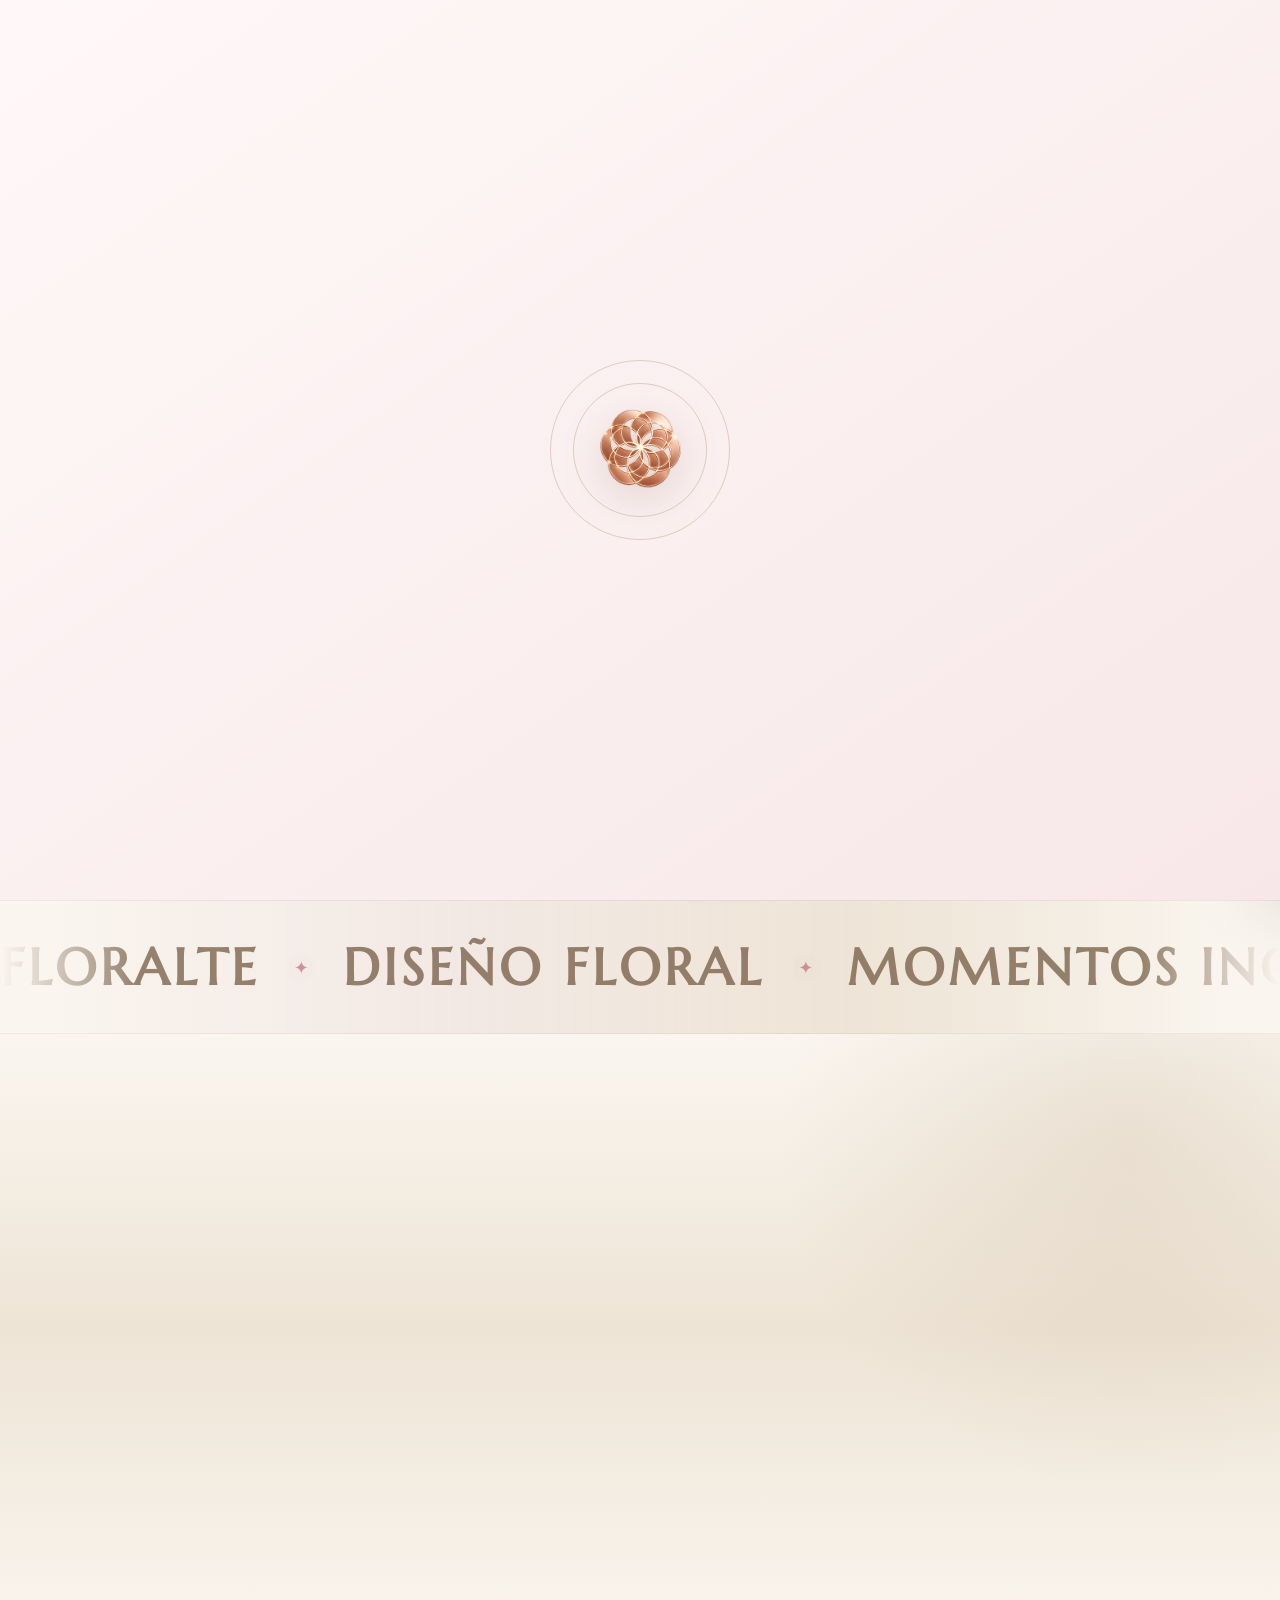
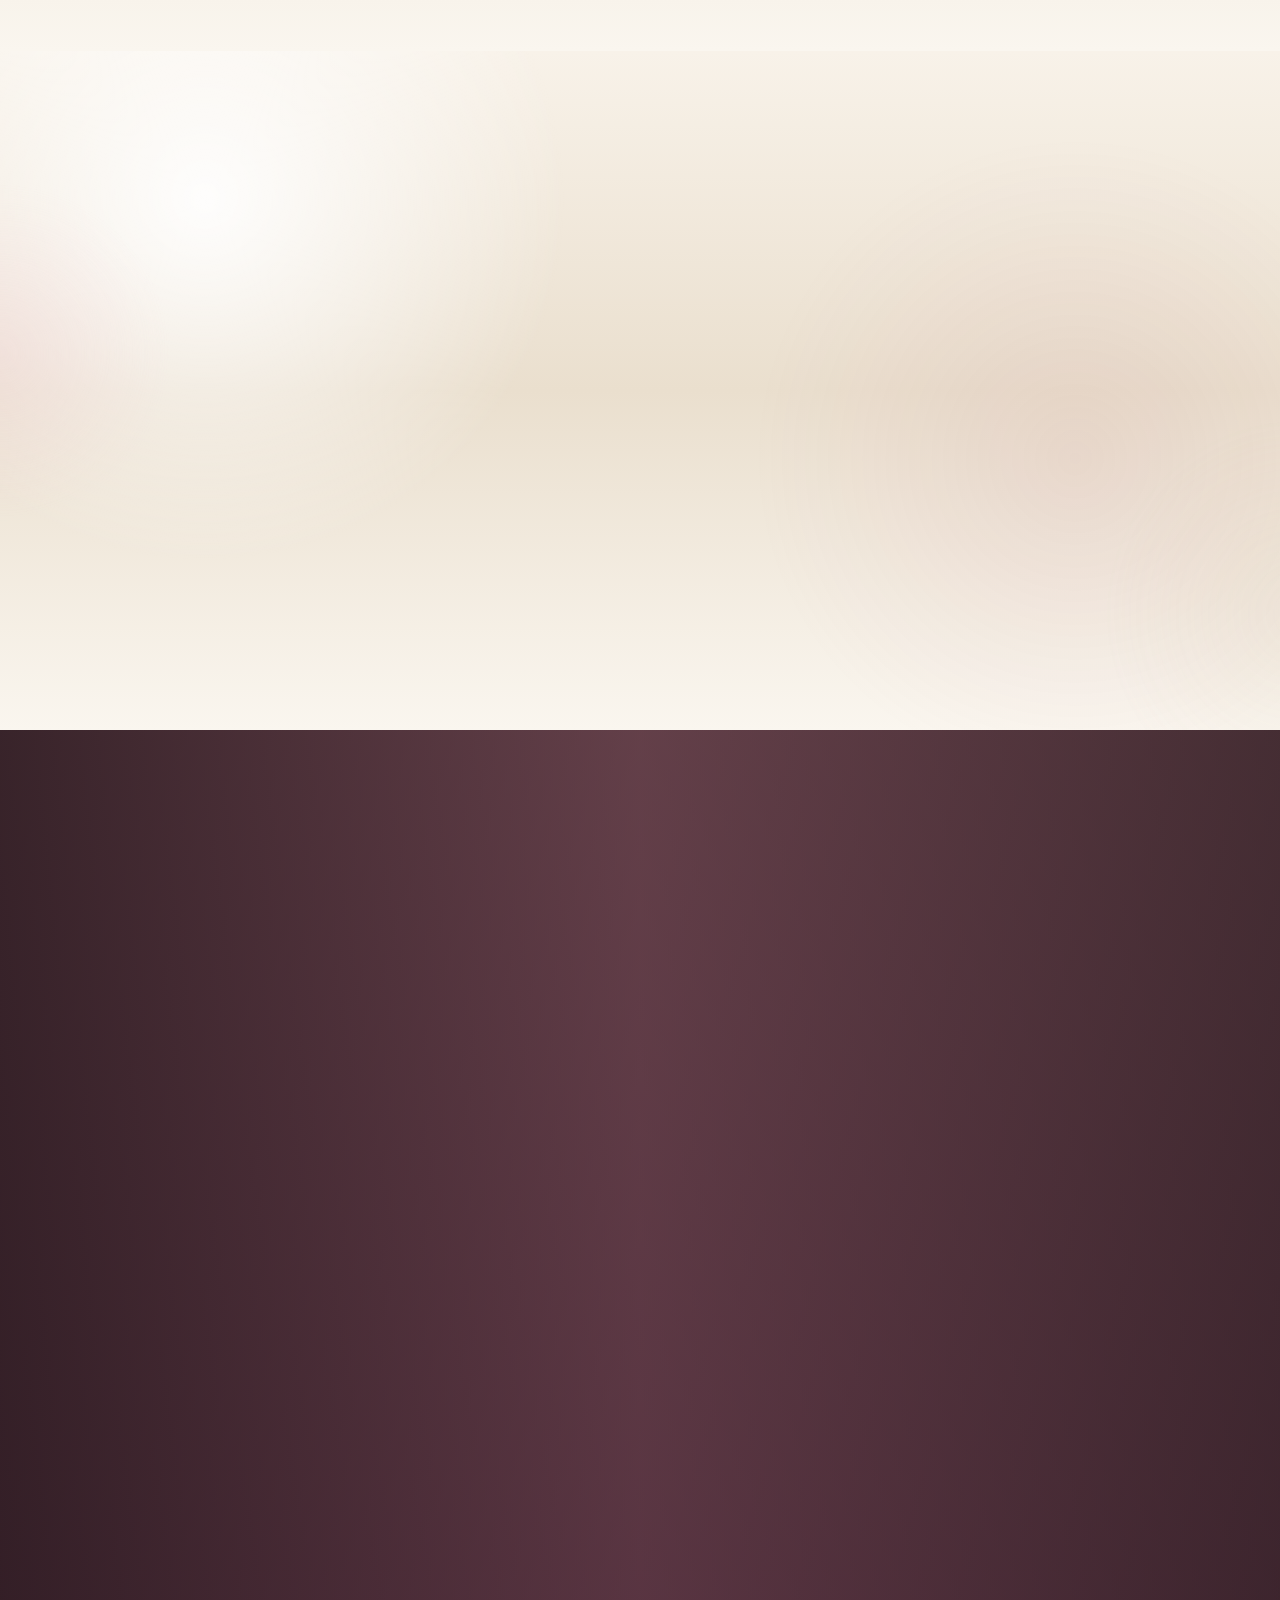
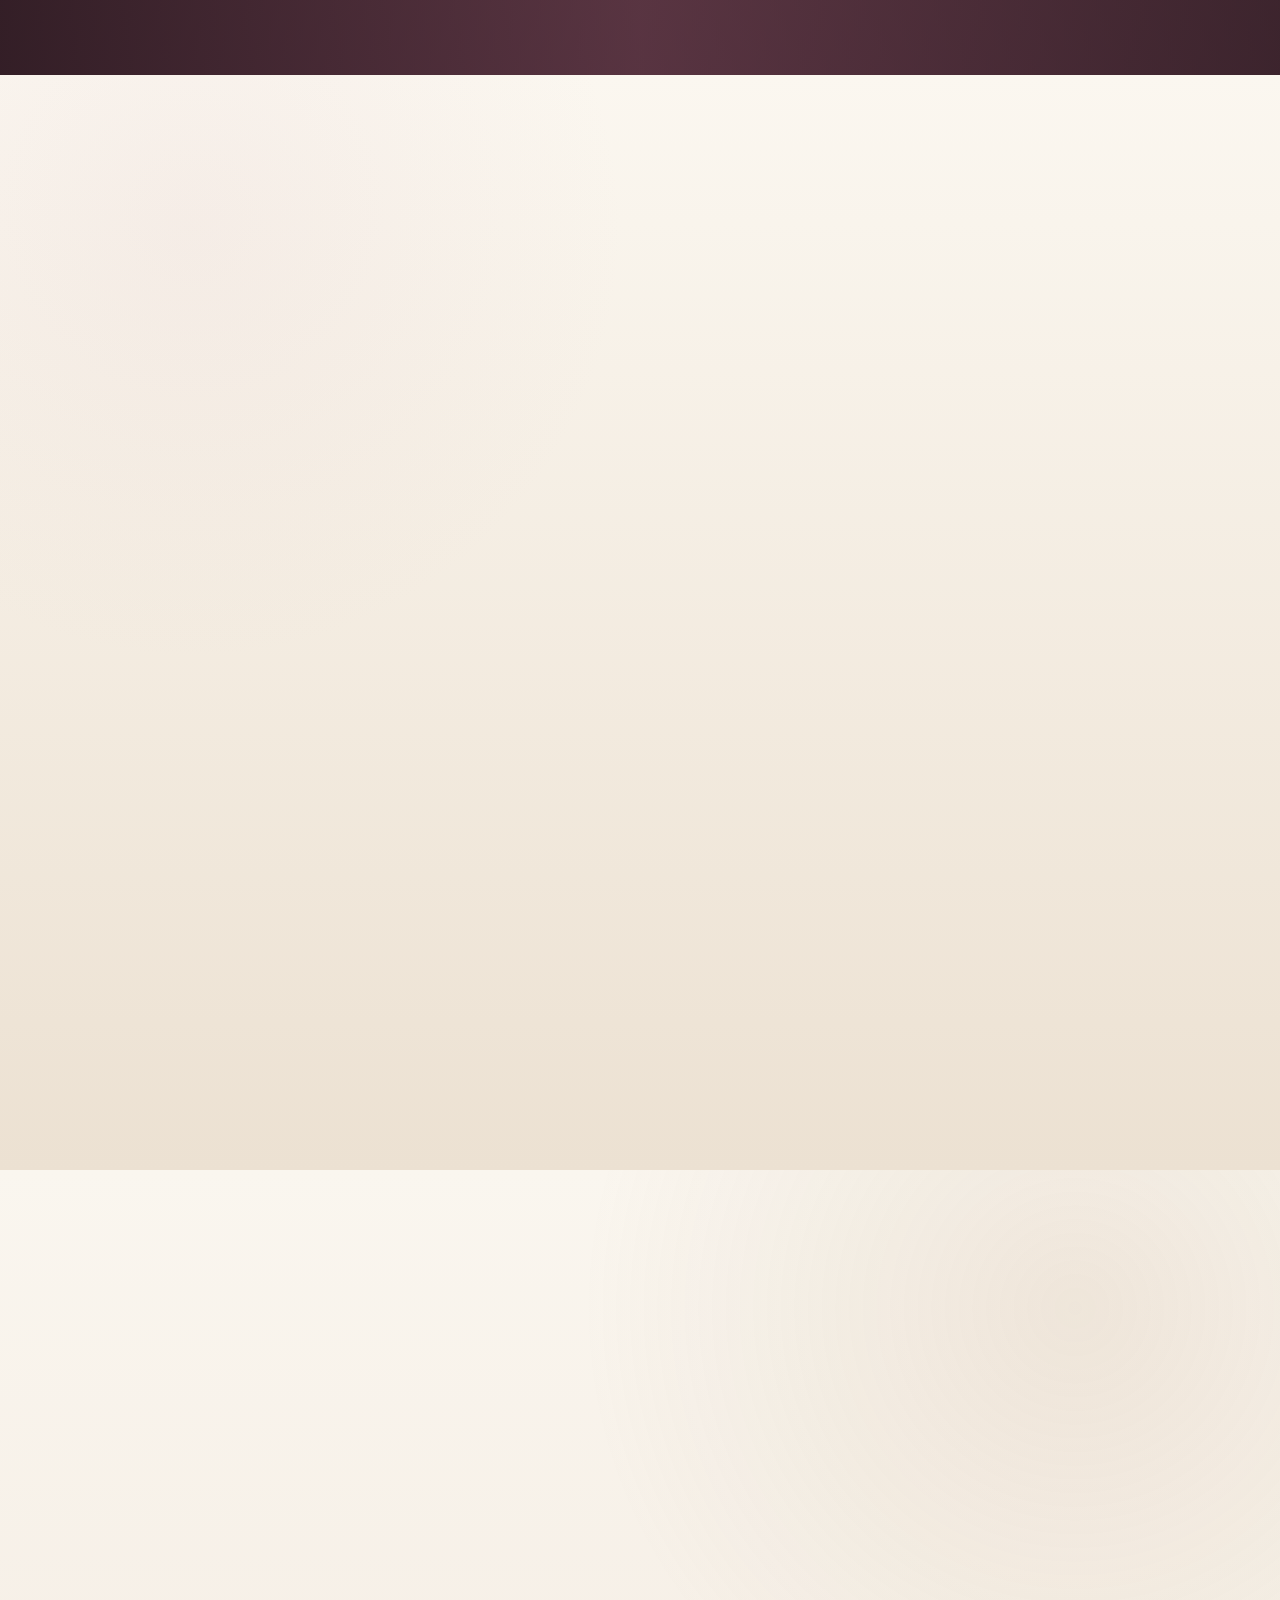
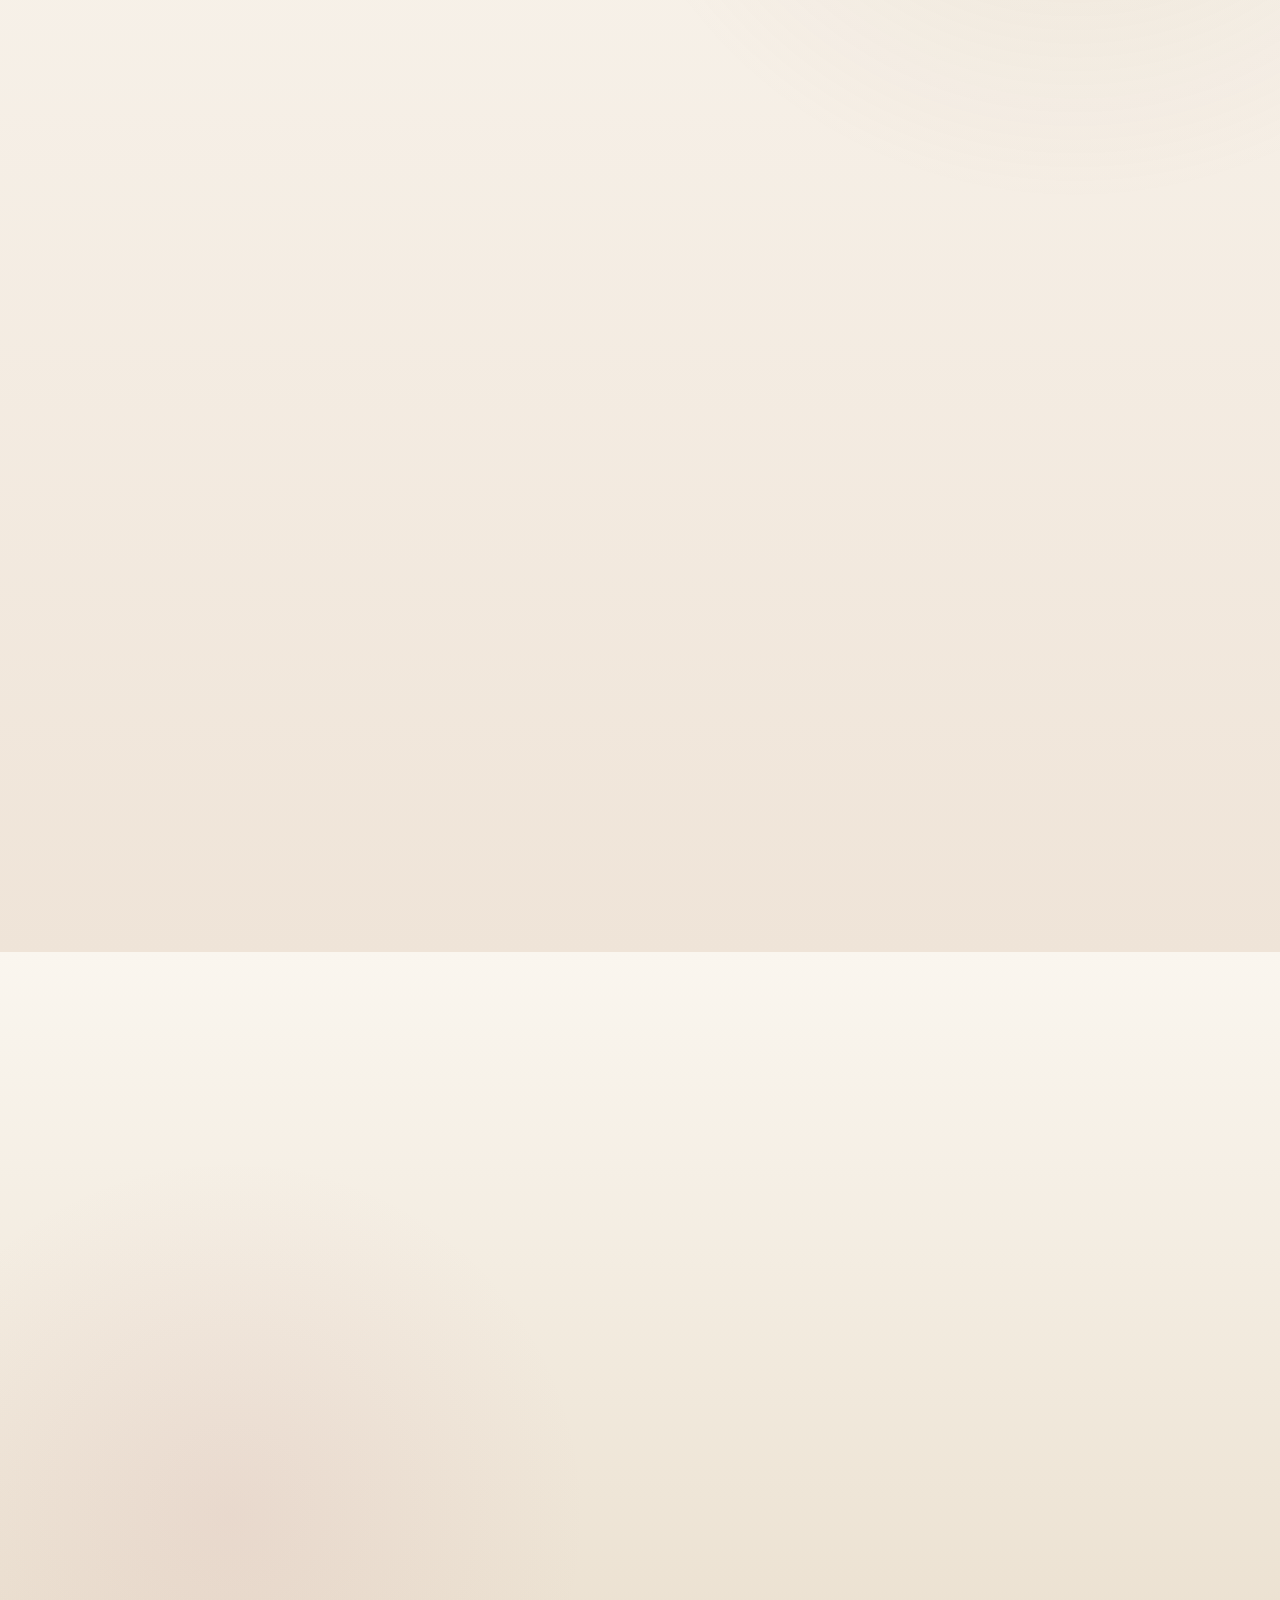
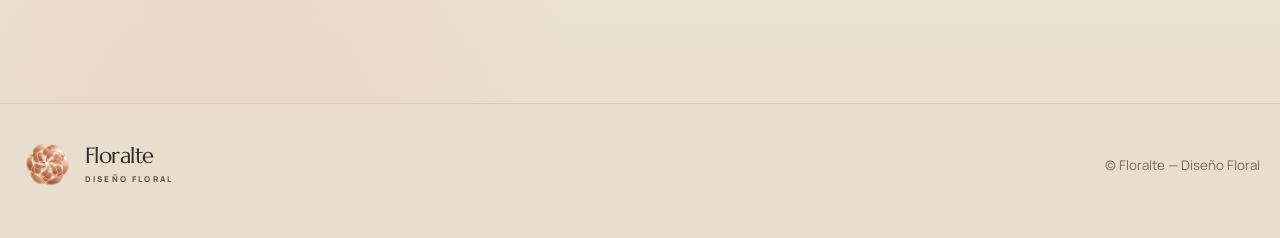
==== index.html @ c9810037 "Add files via upload" ====
<!doctype html>
<html lang="es">
<head>
<meta charset="utf-8">
<meta name="viewport" content="width=device-width,initial-scale=1,viewport-fit=cover">
<meta name="theme-color" content="#fff7f7">
<meta name="apple-mobile-web-app-capable" content="yes">
<meta name="apple-mobile-web-app-status-bar-style" content="default">
<title>Floralte — Diseño Floral</title>
<meta name="description" content="Floralte Diseño Floral. Ramos, arreglos, eventos y experiencias florales en Tlaquepaque.">
<link rel="preconnect" href="https://fonts.googleapis.com">
<link rel="preconnect" href="https://fonts.gstatic.com" crossorigin>
<link href="https://fonts.googleapis.com/css2?family=Manrope:wght@400;500;600;700;800&family=Marcellus&display=swap" rel="stylesheet">
<style>
:root{
  --pink:#f2cbd5;--pink2:#f9e5e9;--pink3:#fff7f7;--rose:#b85f78;
  --bronze:#b99a78;--bronze2:#d7c2a7;--bronzeDeep:#6f553c;
  --ink:#2f2429;--muted:#75666d;--white:#fff;--line:rgba(76,52,62,.12);
  --glass:rgba(255,255,255,.70);--shadow:0 26px 80px rgba(79,45,59,.14);
  --shadowSoft:0 14px 42px rgba(79,45,59,.09);--radius:30px;--max:1240px;
}
*{box-sizing:border-box;-webkit-tap-highlight-color:transparent}
html{scroll-behavior:smooth;scroll-padding-top:76px}
body{margin:0;font-family:"Manrope",system-ui,-apple-system,"Segoe UI",sans-serif;color:var(--ink);background:var(--pink3);overflow-x:hidden}
body.locked{overflow:hidden}a{color:inherit;text-decoration:none}button,input,select,textarea{font:inherit}button{color:inherit}img{display:block;max-width:100%}h1,h2,h3{font-family:"Marcellus",serif;margin:0}p{margin:0;color:var(--muted);line-height:1.72}.inner{width:min(var(--max),calc(100% - 28px));margin:auto}.section{position:relative;padding:100px 0;overflow:hidden}.section-head{max-width:820px;margin-bottom:36px}.section-head h2{font-size:clamp(3rem,7vw,5.7rem);line-height:.9;letter-spacing:-.045em;margin:15px 0 16px}.section-head p{max-width:700px}.kicker{display:inline-flex;align-items:center;gap:8px;padding:8px 13px;border:1px solid rgba(185,154,120,.28);border-radius:999px;background:rgba(255,255,255,.55);color:var(--bronzeDeep);font-size:10px;letter-spacing:.22em;text-transform:uppercase;font-weight:800}.btn{border:0;min-height:48px;padding:0 20px;border-radius:999px;display:inline-flex;align-items:center;justify-content:center;gap:9px;font-size:13px;font-weight:800;cursor:pointer;transition:.24s ease;touch-action:manipulation}.btn:hover{transform:translateY(-3px)}.btn:active{transform:scale(.97)}.btn-primary{color:#fff;background:linear-gradient(135deg,var(--bronzeDeep),var(--bronze));box-shadow:0 16px 34px rgba(111,85,60,.24)}.btn-pink{color:#fff;background:linear-gradient(135deg,var(--rose),#d9879d);box-shadow:0 16px 34px rgba(184,95,120,.22)}.btn-soft{background:rgba(255,255,255,.76);border:1px solid var(--line);box-shadow:var(--shadowSoft)}.btn-wide{width:100%}.icon-btn{width:46px;height:46px;border-radius:15px;border:1px solid var(--line);background:rgba(255,255,255,.76);display:grid;place-items:center;cursor:pointer;position:relative;box-shadow:var(--shadowSoft)}
/* splash */
#splash{position:fixed;inset:0;z-index:9999;display:grid;place-items:center;background:linear-gradient(145deg,#fff8f8,#f7e7e9);transition:opacity .65s ease,visibility .65s ease}.hide{opacity:0!important;visibility:hidden!important;pointer-events:none!important}.splash-orbit{width:180px;height:180px;position:relative;display:grid;place-items:center}.splash-orbit::before,.splash-orbit::after{content:"";position:absolute;border-radius:50%;border:1px solid rgba(185,154,120,.42);animation:spin 4s linear infinite}.splash-orbit::before{inset:0}.splash-orbit::after{inset:23px;animation-direction:reverse;animation-duration:2.7s}.splash-logo{width:105px;height:105px;object-fit:contain;filter:drop-shadow(0 12px 20px rgba(111,85,60,.18))}@keyframes spin{to{transform:rotate(360deg)}}
/* header */
header{position:fixed;top:0;left:0;right:0;z-index:120;background:rgba(255,250,250,.76);backdrop-filter:blur(18px) saturate(135%);-webkit-backdrop-filter:blur(18px) saturate(135%);border-bottom:1px solid rgba(76,52,62,.08);transition:.3s}header.scrolled{background:rgba(255,250,250,.94);box-shadow:0 15px 50px rgba(64,35,47,.08)}.nav-wrap{width:min(var(--max),calc(100% - 24px));height:76px;margin:auto;display:flex;align-items:center;justify-content:space-between;gap:16px}.brand{display:flex;align-items:center;gap:10px;min-width:0}.brand img{width:55px;height:55px;object-fit:contain}.brand-copy strong{display:block;font-family:"Marcellus",serif;font-size:22px;line-height:.9}.brand-copy span{display:block;margin-top:7px;font-size:8px;letter-spacing:.27em;text-transform:uppercase;color:var(--bronzeDeep);font-weight:800}.nav-actions{display:flex;align-items:center;gap:8px}.cart-count{position:absolute;top:-7px;right:-7px;min-width:21px;height:21px;padding:0 5px;border-radius:999px;background:var(--rose);color:#fff;border:2px solid #fff;display:grid;place-items:center;font-size:10px;font-weight:800}.desktop-nav{display:flex;gap:3px}.nav-link{padding:10px 12px;border-radius:999px;font-size:12px;font-weight:700;color:#614e57;transition:.2s}.nav-link:hover{background:#fff;color:var(--bronzeDeep)}.menu-toggle{display:none}
/* hero */
.hero{min-height:100svh;position:relative;display:grid;align-items:center;padding-top:76px;background:linear-gradient(180deg,#fff8f8 0%,#f9e8eb 52%,#fff7f7 100%);overflow:hidden;isolation:isolate}.hero::before{content:"";position:absolute;width:70vw;aspect-ratio:1;border-radius:50%;left:-36vw;top:-34vw;background:radial-gradient(circle,rgba(242,203,213,.72),transparent 68%);z-index:-3}.hero::after{content:"";position:absolute;width:55vw;aspect-ratio:1;border-radius:50%;right:-28vw;bottom:-34vw;background:radial-gradient(circle,rgba(185,154,120,.24),transparent 68%);z-index:-3}.hero-logo-bg{position:absolute;left:50%;top:52%;width:min(720px,72vw);aspect-ratio:1;transform:translate(-50%,-50%);display:grid;place-items:center;z-index:-1;opacity:.16;pointer-events:none}.hero-logo-bg::before,.hero-logo-bg::after{content:"";position:absolute;border-radius:50%;border:1px solid rgba(111,85,60,.45);animation:spin 18s linear infinite}.hero-logo-bg::before{inset:0}.hero-logo-bg::after{inset:70px;animation-direction:reverse;animation-duration:13s}.hero-logo-bg img{width:58%;height:58%;object-fit:contain;filter:drop-shadow(0 35px 50px rgba(111,85,60,.22))}.hero-spark{position:absolute;width:9px;height:9px;border-radius:50%;background:#fff;box-shadow:0 0 28px var(--bronze),0 0 58px #fff;animation:float 4s ease-in-out infinite}.hero-spark.s1{top:17%;right:18%}.hero-spark.s2{bottom:20%;left:13%;animation-delay:1s}.hero-spark.s3{top:49%;left:4%;animation-delay:2s}@keyframes float{50%{transform:translateY(-14px) scale(1.5);opacity:.45}}.hero-inner{position:relative;z-index:2;width:min(1080px,calc(100% - 28px));margin:auto;padding:92px 0 110px;text-align:center;display:flex;flex-direction:column;align-items:center}.hero-eyebrow{display:flex;align-items:center;gap:11px;color:var(--bronzeDeep);font-size:10px;letter-spacing:.25em;text-transform:uppercase;font-weight:800}.hero-eyebrow::before,.hero-eyebrow::after{content:"";width:40px;height:1px;background:var(--bronze)}.hero h1{font-size:clamp(4.5rem,10vw,9.5rem);line-height:.78;letter-spacing:-.065em;font-weight:600;margin:28px 0;max-width:1050px}.hero h1 em{display:block;color:var(--rose);font-weight:600}.hero p{max-width:650px;font-size:clamp(1rem,1.8vw,1.2rem);color:#68575f}.hero-actions{display:flex;flex-wrap:wrap;justify-content:center;gap:10px;margin-top:30px}.hero-actions .btn{min-width:190px}
/* portal */
.portal-backdrop{position:fixed;inset:0;z-index:500;background:rgba(35,23,29,.62);backdrop-filter:blur(16px);-webkit-backdrop-filter:blur(16px);opacity:0;pointer-events:none;display:grid;place-items:center;padding:18px;transition:.35s}.portal-backdrop.show{opacity:1;pointer-events:auto}.portal{width:min(1120px,100%);max-height:92vh;overflow:auto;border-radius:36px;background:linear-gradient(145deg,rgba(255,255,255,.98),rgba(250,232,236,.96));box-shadow:0 50px 140px rgba(28,15,21,.34);padding:30px;position:relative;transform:translateY(25px) scale(.96);transition:.4s cubic-bezier(.2,.8,.2,1)}.portal-backdrop.show .portal{transform:none}.portal-head{text-align:center;max-width:720px;margin:auto}.portal-logo{width:76px;height:76px;object-fit:contain;margin:0 auto 8px}.portal-head span{font-size:9px;letter-spacing:.27em;text-transform:uppercase;color:var(--bronzeDeep);font-weight:800}.portal-head h2{font-size:clamp(2.8rem,6vw,5rem);line-height:.9;margin:10px 0}.portal-grid{display:grid;grid-template-columns:repeat(3,minmax(0,1fr));gap:13px;margin-top:26px}.portal-card{position:relative;min-height:175px;padding:22px;border-radius:25px;background:rgba(255,255,255,.72);border:1px solid rgba(88,58,70,.10);box-shadow:0 18px 44px rgba(76,40,54,.08);overflow:hidden;transition:.22s}.portal-card:hover{transform:translateY(-7px);box-shadow:0 30px 70px rgba(76,40,54,.16)}.portal-card strong{display:block;font-family:"Marcellus",serif;font-size:27px;margin-top:28px}.portal-card small{display:block;margin-top:7px;color:var(--muted);line-height:1.45}.portal-card .num{font-size:9px;color:var(--bronze);font-weight:800}.portal-card .arrow{position:absolute;right:18px;bottom:17px;width:38px;height:38px;border-radius:50%;display:grid;place-items:center;background:linear-gradient(135deg,var(--bronze2),var(--bronze));color:#fff}.close-portal{position:absolute;right:16px;top:16px;width:42px;height:42px;border-radius:50%;border:0;background:rgba(255,255,255,.82);cursor:pointer;font-size:18px}
/* catalog */
#catalogo{background:linear-gradient(180deg,#fff7f7,#f9e8eb 48%,#fff7f7)}.catalog-shell{padding:24px;border-radius:34px;background:rgba(255,255,255,.69);border:1px solid rgba(80,52,63,.09);box-shadow:var(--shadow);backdrop-filter:blur(14px)}.catalog-bar{display:flex;align-items:center;justify-content:space-between;gap:14px;margin-bottom:18px}.catalog-path{display:flex;gap:7px;flex-wrap:wrap;font-size:12px;color:var(--muted);font-weight:700}.catalog-path strong{color:var(--bronzeDeep)}.catalog-back{display:none}.catalog-back.show{display:inline-flex}.category-grid,.subcategory-grid{display:grid;grid-template-columns:repeat(3,minmax(0,1fr));gap:16px}.subcategory-grid{grid-template-columns:repeat(2,minmax(0,1fr));max-width:960px;margin:auto}.visual-card{position:relative;min-height:360px;border-radius:28px;overflow:hidden;border:0;padding:0;cursor:pointer;background:#eee;box-shadow:0 20px 50px rgba(61,35,45,.13);transition:.35s;text-align:left}.visual-card:hover{transform:translateY(-8px)}.visual-card img{position:absolute;inset:0;width:100%;height:100%;object-fit:cover;transition:.6s}.visual-card:hover img{transform:scale(1.07)}.visual-card::after{content:"";position:absolute;inset:0;background:linear-gradient(180deg,rgba(28,15,21,.04),rgba(28,15,21,.78))}.visual-card-content{position:absolute;z-index:2;left:22px;right:22px;bottom:22px;color:#fff}.visual-card-content small{font-size:9px;letter-spacing:.2em;text-transform:uppercase;font-weight:800}.visual-card-content h3{font-size:38px;line-height:.95;margin:8px 0}.visual-card-content p{color:rgba(255,255,255,.84);font-size:12px;line-height:1.5}.product-tools{display:flex;gap:10px;margin-bottom:18px}.field{width:100%;min-height:48px;border-radius:15px;border:1px solid var(--line);background:rgba(255,255,255,.9);padding:11px 13px;outline:none}.field:focus{border-color:rgba(185,154,120,.55);box-shadow:0 0 0 4px rgba(185,154,120,.10)}.products-grid{display:grid;grid-template-columns:repeat(3,minmax(0,1fr));gap:17px}.product-card{border-radius:25px;overflow:hidden;background:transparent;border:1px solid var(--line);box-shadow:var(--shadowSoft);cursor:pointer;transition:.28s}.product-card:hover{transform:translateY(-7px)}.product-media{width:100%;aspect-ratio:1/1;height:auto;background:transparent;overflow:hidden;position:relative}.product-media img{width:100%;height:100%;object-fit:cover;object-position:center;display:block;transition:transform .55s ease}.product-card:hover .product-media img{transform:scale(1.025)}.product-tag{display:none}.product-body{display:none}.empty{padding:24px;border-radius:20px;background:#fff4f6;color:var(--muted);text-align:center}
/* bouquet wizard */
#arma{background:linear-gradient(180deg,#fff7f7,#f7e4e8 45%,#fff7f7)}.builder-intro{min-height:420px;border-radius:36px;padding:40px;display:grid;place-items:center;text-align:center;background:radial-gradient(circle at 50% 20%,rgba(255,255,255,.9),transparent 45%),linear-gradient(145deg,#f5d8df,#efd4da);box-shadow:var(--shadow);position:relative;overflow:hidden}.builder-intro::before,.builder-intro::after{content:"";position:absolute;border-radius:50%;border:1px solid rgba(185,154,120,.28)}.builder-intro::before{width:420px;height:420px;right:-190px;top:-230px}.builder-intro::after{width:300px;height:300px;left:-170px;bottom:-170px}.builder-intro-content{position:relative;z-index:2;max-width:700px}.builder-intro h3{font-size:clamp(3rem,7vw,5.5rem);line-height:.9}.builder-intro p{margin:15px auto 25px;max-width:600px}.design-now{min-height:60px;padding:0 30px;font-size:15px;box-shadow:0 22px 50px rgba(111,85,60,.25)}.wizard{display:none;margin-top:22px}.wizard.show{display:block}.wizard-progress{display:grid;grid-template-columns:repeat(3,1fr);gap:8px;margin-bottom:18px}.step-chip{padding:12px;border-radius:16px;background:rgba(255,255,255,.58);border:1px solid var(--line);font-size:11px;font-weight:800;color:var(--muted);text-align:center}.step-chip.active{background:#fff;color:var(--bronzeDeep);box-shadow:var(--shadowSoft);border-color:rgba(185,154,120,.35)}.wizard-panel{display:none}.wizard-panel.active{display:block}.wizard-panel[data-step="1"].active{padding-bottom:120px}.flower-group{padding:22px;border-radius:28px;background:rgba(255,255,255,.74);border:1px solid var(--line);box-shadow:var(--shadowSoft);margin-bottom:16px}.flower-group-head{display:flex;justify-content:space-between;gap:12px;align-items:end;margin-bottom:14px}.flower-group-head h3{font-size:34px}.flower-group-head p{font-size:12px;max-width:560px}.flowers-grid{display:grid;grid-template-columns:repeat(4,minmax(0,1fr));gap:12px}.flower-card{padding:11px;border-radius:20px;border:1px solid var(--line);background:#fff;box-shadow:0 12px 28px rgba(69,39,50,.07);transition:.22s}.flower-card:hover{transform:translateY(-4px)}.flower-head{display:flex;gap:10px;align-items:center}.flower-image{width:68px;height:68px;border-radius:17px;overflow:hidden;background:var(--pink2);flex:0 0 auto}.flower-image img{width:100%;height:100%;object-fit:cover;transition:.25s}.flower-image img.changing{opacity:.25;transform:scale(.92)}.flower-name{font-weight:800;font-size:13px}.flower-price{font-size:11px;color:var(--muted);margin-top:4px}.flower-controls{display:grid;grid-template-columns:1fr 72px;gap:7px;margin-top:10px}.flower-controls .field{min-height:40px;padding:7px 9px;font-size:11px}.flower-add{grid-column:1/-1;min-height:39px;border:0;border-radius:12px;background:var(--pink2);color:var(--bronzeDeep);font-weight:800;cursor:pointer}.bouquet-mini-summary{position:fixed;left:50%;bottom:18px;z-index:150;width:min(900px,calc(100% - 28px));transform:translate(-50%,24px) scale(.98);margin:0;padding:14px 16px;border-radius:22px;background:rgba(255,255,255,.94);-webkit-backdrop-filter:blur(18px) saturate(130%);backdrop-filter:blur(18px) saturate(130%);border:1px solid rgba(185,154,120,.24);box-shadow:0 22px 65px rgba(57,33,42,.22);display:flex;align-items:center;justify-content:space-between;gap:12px;opacity:0;visibility:hidden;pointer-events:none;transition:opacity .28s ease,transform .35s cubic-bezier(.2,.8,.2,1),visibility .28s}.bouquet-mini-summary.has-selection{opacity:1;visibility:visible;pointer-events:auto;transform:translate(-50%,0) scale(1)}.bouquet-mini-summary strong{font-size:13px}.bouquet-mini-summary span{display:block;font-size:11px;color:var(--muted);margin-top:3px}.selection-items{display:flex;flex-wrap:wrap;gap:6px;margin-top:7px;max-width:620px;max-height:54px;overflow:auto;scrollbar-width:none}.selection-items::-webkit-scrollbar{display:none}.selection-chip{display:inline-flex;align-items:center;gap:5px;padding:5px 8px;border-radius:999px;background:var(--pink2);border:1px solid rgba(185,154,120,.18);font-size:10px;font-weight:800;color:var(--bronzeDeep);white-space:nowrap}.selection-chip b{font-size:10px;color:var(--rose)}.paper-grid{display:grid;grid-template-columns:repeat(3,minmax(0,1fr));gap:13px}.paper-card{padding:18px;border-radius:22px;background:#fff;border:1px solid var(--line);cursor:pointer;transition:.22s}.paper-card:hover{transform:translateY(-4px)}.paper-card.selected{border-color:rgba(185,154,120,.8);box-shadow:0 0 0 4px rgba(185,154,120,.12),var(--shadowSoft)}.paper-card strong{display:block;font-family:"Marcellus",serif;font-size:27px}.paper-card small{display:block;color:var(--muted);margin-top:6px}.paper-colors{display:flex;flex-wrap:wrap;gap:9px;margin-top:18px}.color-choice{min-width:95px;padding:11px 14px;border-radius:999px;border:1px solid var(--line);background:#fff;cursor:pointer;font-size:12px;font-weight:800}.color-choice.selected{border-color:var(--bronze);box-shadow:0 0 0 4px rgba(185,154,120,.12)}.final-card{padding:26px;border-radius:30px;background:rgba(255,255,255,.78);border:1px solid var(--line);box-shadow:var(--shadow);display:grid;grid-template-columns:1fr 1fr;gap:18px}.final-card h3{font-size:42px}.final-actions{display:flex;flex-direction:column;gap:10px;justify-content:center}.flower-card.just-added{animation:flowerAdded .58s cubic-bezier(.2,.8,.2,1)}.flower-add.tap-pop,.paper-card.tap-pop,.color-choice.tap-pop{animation:tapPop .42s cubic-bezier(.2,.8,.2,1)}.flower-card.choice-flash{box-shadow:0 0 0 4px rgba(184,95,120,.12),0 18px 38px rgba(69,39,50,.12)}@keyframes flowerAdded{0%{transform:scale(1)}35%{transform:scale(1.035);box-shadow:0 0 0 6px rgba(184,95,120,.10),0 18px 40px rgba(69,39,50,.14)}100%{transform:scale(1)}}@keyframes tapPop{0%{transform:scale(1)}45%{transform:scale(.95)}75%{transform:scale(1.035)}100%{transform:scale(1)}}.preview-box{display:none;margin-top:16px;border-radius:22px;overflow:hidden;border:1px solid var(--line);background:#fff}.preview-box.show{display:block}.preview-box img{width:100%;height:auto}.preview-status{font-size:11px;color:var(--muted);margin-top:10px}.is-loading{opacity:.7;pointer-events:none}
/* events */
#eventos{position:relative;overflow:hidden;isolation:isolate;background:#7b5361;color:#fff}.event-bg{position:absolute;inset:-20px;z-index:-3;background-size:cover;background-position:center;transform:scale(1.035);filter:saturate(.9);transition:opacity .4s,transform 1.1s,filter .5s}.event-bg.changing{opacity:.12;transform:scale(1.09);filter:blur(7px) saturate(.65)}.event-shade{position:absolute;inset:0;z-index:-2;background:linear-gradient(90deg,rgba(39,22,29,.82),rgba(75,41,54,.60) 50%,rgba(38,21,28,.68)),linear-gradient(180deg,rgba(185,154,120,.20),rgba(71,32,46,.30))}.event-content{position:relative;z-index:1}.event-content .section-head p{color:rgba(255,255,255,.8)}.event-content .kicker{color:#fff;background:rgba(255,255,255,.11);border-color:rgba(255,255,255,.2)}.panel{padding:23px;border-radius:29px;background:rgba(255,255,255,.9);border:1px solid rgba(80,52,63,.09);box-shadow:var(--shadowSoft);color:var(--ink);backdrop-filter:blur(16px)}.panel h3{font-size:38px}.event-layout,.about-layout,.visit-layout,.contact-layout{display:grid;grid-template-columns:1.1fr .9fr;gap:20px}.grid-2{display:grid;grid-template-columns:repeat(2,minmax(0,1fr));gap:12px}.stack{display:flex;flex-direction:column;gap:7px}.label{font-size:10px;font-weight:800;letter-spacing:.05em;color:var(--bronzeDeep)}textarea.field{resize:vertical}.services{display:flex;flex-direction:column;gap:9px}.service{display:flex;gap:10px;padding:12px;border-radius:16px;border:1px solid var(--line);background:#fff}.service input{accent-color:var(--bronze)}.service strong{font-size:12px}.service small{display:block;color:var(--muted);font-size:10px;margin-top:3px}
/* about / visit / contact */
.about-photo,.shop-photo{min-height:560px;border-radius:31px;overflow:hidden;position:relative;background:var(--pink2);box-shadow:var(--shadow)}.about-photo img,.shop-photo img{width:100%;height:100%;object-fit:cover}.about-copy{display:flex;flex-direction:column;justify-content:center}.about-copy h2{font-size:clamp(3.4rem,6vw,5.8rem);line-height:.86;margin:16px 0}.facts{display:grid;grid-template-columns:repeat(2,minmax(0,1fr));gap:11px;margin-top:24px}.fact{padding:16px;border-radius:18px;background:rgba(255,255,255,.72);border:1px solid var(--line)}.fact strong{display:block;font-family:"Marcellus",serif;font-size:27px}.map{width:100%;height:470px;border:0;border-radius:25px}.contact-card{padding:28px}
/* cart + product modal */
.backdrop{position:fixed;inset:0;z-index:600;background:rgba(35,21,28,.52);opacity:0;pointer-events:none;transition:.25s}.backdrop.show{opacity:1;pointer-events:auto}.drawer{position:fixed;top:0;right:0;z-index:610;width:min(470px,94vw);height:100%;background:rgba(255,255,255,.98);backdrop-filter:blur(18px);box-shadow:-30px 0 80px rgba(35,21,28,.2);transform:translateX(105%);transition:.3s;display:flex;flex-direction:column;padding-bottom:env(safe-area-inset-bottom)}.drawer.show{transform:none}.drawer-head{display:flex;align-items:center;justify-content:space-between;padding:15px 17px;border-bottom:1px solid var(--line)}.drawer-head h3{font-size:30px}.close-btn{width:40px;height:40px;border-radius:50%;border:0;background:var(--pink2);cursor:pointer}.drawer-body{padding:17px;overflow:auto;display:flex;flex-direction:column;gap:12px}.cart-items{display:flex;flex-direction:column;gap:9px}.cart-item{display:flex;justify-content:space-between;gap:10px;padding:12px;border-radius:16px;border:1px solid var(--line);background:#fff}.cart-item strong{font-size:12px}.cart-item small{display:block;margin-top:4px;color:var(--muted);font-size:10px}.mini{width:70px;min-height:35px;border-radius:10px;border:1px solid var(--line);padding:5px 8px}.divider{height:1px;background:var(--line);margin:20px 0}.total{display:flex;justify-content:space-between;font-weight:900}.mp-btn{background:#009ee3;color:#fff;box-shadow:0 15px 32px rgba(0,158,227,.20)}.modal-backdrop{position:fixed;inset:0;z-index:650;background:rgba(35,21,28,.58);display:grid;place-items:center;padding:18px;opacity:0;pointer-events:none;transition:.25s}.modal-backdrop.show{opacity:1;pointer-events:auto}.product-modal{position:relative;width:min(960px,100%);max-height:92vh;overflow:auto;border-radius:30px;background:#fff;box-shadow:0 45px 120px rgba(35,21,28,.32)}.product-modal-close{position:absolute;top:14px;right:14px;z-index:20;width:44px;height:44px;border-radius:50%;border:1px solid rgba(255,255,255,.58);background:rgba(255,255,255,.9);backdrop-filter:blur(14px);-webkit-backdrop-filter:blur(14px);box-shadow:0 10px 30px rgba(0,0,0,.15)}.product-modal-grid{display:grid;grid-template-columns:1.05fr .95fr}.modal-media{min-height:520px;background:var(--pink2)}.modal-media img{width:100%;height:100%;object-fit:contain}.modal-content{padding:27px}.modal-content h3{font-size:48px;line-height:.9;margin:10px 0}.modal-meta{display:flex;justify-content:space-between;align-items:center;gap:10px;flex-wrap:wrap;margin-top:20px}.qty{width:85px;min-height:45px;border-radius:13px;border:1px solid var(--line);padding:8px 10px}
footer{padding:34px 14px 45px;background:#f7e8ea;border-top:1px solid var(--line)}.footer-inner{width:min(var(--max),100%);margin:auto;display:flex;align-items:center;justify-content:space-between;gap:18px;flex-wrap:wrap}.footer-inner small{color:var(--muted)}.reveal{opacity:0;transform:translateY(20px);transition:opacity .7s ease,transform .7s cubic-bezier(.2,.8,.2,1)}.reveal.on{opacity:1;transform:none}
/* tablet */
@media(max-width:1050px){.desktop-nav{position:fixed;top:82px;left:12px;right:12px;display:none;flex-direction:column;align-items:stretch;background:rgba(255,255,255,.98);padding:10px;border-radius:20px;box-shadow:var(--shadow)}.desktop-nav.open{display:flex}.menu-toggle{display:grid}.desktop-wa{display:none}.portal-grid{grid-template-columns:repeat(2,minmax(0,1fr))}.category-grid{grid-template-columns:repeat(2,minmax(0,1fr))}.category-grid .visual-card:last-child{grid-column:1/-1}.products-grid{grid-template-columns:repeat(2,minmax(0,1fr))}.flowers-grid{grid-template-columns:repeat(3,minmax(0,1fr))}.event-layout,.about-layout,.visit-layout,.contact-layout{grid-template-columns:1fr}.final-card{grid-template-columns:1fr}}
/* phones */
@media(max-width:760px){html{scroll-padding-top:70px}.section{padding:72px 0}.inner{width:min(100% - 22px,var(--max))}.nav-wrap{height:70px;width:calc(100% - 18px)}.brand img{width:47px;height:47px}.brand-copy strong{font-size:19px}.brand-copy span{
  display:block;
  margin-top:5px;
  font-size:6px;
  letter-spacing:.22em;}.icon-btn{width:43px;height:43px}.hero{min-height:100svh;padding-top:70px}.hero-inner{padding:56px 0 86px;width:calc(100% - 22px)}.hero-logo-bg{width:125vw;opacity:.115;top:49%}.hero-logo-bg::after{inset:54px}.hero h1{font-size:clamp(4rem,19vw,6.6rem);line-height:.8;margin:22px 0}.hero p{font-size:15px;max-width:92%}.hero-actions{width:100%;margin-top:26px}.hero-actions .btn{width:100%;min-height:54px}.hero-eyebrow{font-size:9px;letter-spacing:.18em}.hero-eyebrow::before,.hero-eyebrow::after{width:24px}.portal-backdrop{padding:10px}.portal{padding:22px 13px 16px;border-radius:28px;max-height:94svh}.portal-grid{grid-template-columns:1fr;gap:9px}.portal-card{min-height:124px;padding:17px}.portal-card strong{font-size:25px;margin-top:18px}.category-grid,.subcategory-grid,.products-grid{grid-template-columns:1fr}.category-grid .visual-card:last-child{grid-column:auto}.visual-card{min-height:320px;border-radius:24px}.catalog-shell{padding:13px;border-radius:27px}.catalog-bar{align-items:flex-start}.catalog-path{font-size:11px}.product-tools{flex-direction:column}.product-media{height:auto;aspect-ratio:1/1}.product-media img{object-fit:cover}.builder-intro{min-height:360px;padding:28px 18px;border-radius:28px}.builder-intro h3{font-size:clamp(3.2rem,15vw,5rem)}.design-now{width:100%;min-height:58px}.wizard-progress{position:sticky;top:76px;z-index:45;background:rgba(255,247,247,.9);backdrop-filter:blur(12px);padding:7px 0}.step-chip{font-size:9px;padding:10px 5px}.flower-group{padding:14px;border-radius:22px}.flower-group-head{display:block}.flower-group-head h3{font-size:30px}.flower-group-head p{margin-top:6px}.flowers-grid{grid-template-columns:repeat(2,minmax(0,1fr));gap:9px}.flower-card{padding:9px}.flower-head{align-items:flex-start}.flower-image{width:58px;height:58px}.flower-name{font-size:12px}.flower-price{font-size:10px}.flower-controls{grid-template-columns:1fr 62px}.bouquet-mini-summary{bottom:calc(10px + env(safe-area-inset-bottom));border-radius:18px;padding:12px;width:calc(100% - 20px)}.bouquet-mini-summary .btn{min-height:44px;padding:0 14px}.paper-grid{grid-template-columns:1fr}.paper-card{padding:16px}.final-card{padding:18px;border-radius:24px}.final-card h3{font-size:36px}.event-layout,.about-layout,.visit-layout,.contact-layout{grid-template-columns:1fr}.grid-2{grid-template-columns:1fr}.panel{padding:16px;border-radius:24px}.about-photo,.shop-photo{min-height:390px}.map{height:360px}.product-modal-grid{grid-template-columns:1fr}.modal-media{min-height:300px;height:44vh}.modal-content{padding:20px}.modal-content h3{font-size:38px}.drawer{width:100vw}.section-head h2{font-size:clamp(3rem,14vw,5rem)}.facts{grid-template-columns:1fr 1fr}}
@media(max-width:430px){.flowers-grid{grid-template-columns:1fr}.flower-card{display:grid;grid-template-columns:1fr}.flower-head{align-items:center}.facts{grid-template-columns:1fr}.product-media{aspect-ratio:1/1}.hero-logo-bg{width:145vw}.portal-card{min-height:112px}.bouquet-mini-summary{flex-direction:column;align-items:stretch}.bouquet-mini-summary .btn{width:100%}}

/* =========================================================
   FLORALTE · DETALLES PREMIUM DE INTERACCIÓN
   ========================================================= */
.section-head h2,.about-copy h2{
  position:relative;
  display:inline-block;
  isolation:isolate;
  text-wrap:balance;
}
.section-head h2::before,.about-copy h2::before{
  content:"✦";
  position:absolute;
  right:-28px;
  top:-8px;
  font-family:"Manrope",sans-serif;
  font-size:14px;
  color:var(--bronze);
  opacity:0;
  transform:translateY(8px) rotate(-25deg) scale(.55);
  filter:drop-shadow(0 0 12px rgba(185,154,120,.45));
  pointer-events:none;
}
.section-head h2::after,.about-copy h2::after{
  content:"";
  position:absolute;
  left:2px;
  bottom:-11px;
  width:min(180px,42%);
  height:2px;
  border-radius:99px;
  background:linear-gradient(90deg,transparent,var(--bronze),var(--rose),transparent);
  transform:scaleX(0);
  transform-origin:left center;
  opacity:.75;
  pointer-events:none;
}
.section-head.reveal.on h2,.about-copy.reveal.on h2{
  animation:floralteTitleBloom .9s cubic-bezier(.16,.8,.22,1) both;
}
.section-head.reveal.on h2::before,.about-copy.reveal.on h2::before{
  animation:titleSpark 1.05s .28s cubic-bezier(.16,.8,.22,1) forwards;
}
.section-head.reveal.on h2::after,.about-copy.reveal.on h2::after{
  animation:titleLine 1.1s .16s cubic-bezier(.16,.8,.22,1) forwards;
}
#eventos .section-head h2::before{color:#f5d9c0}
#eventos .section-head h2::after{background:linear-gradient(90deg,transparent,#f3d8c0,#fff,transparent)}
@keyframes floralteTitleBloom{
  0%{opacity:0;transform:translateY(22px);filter:blur(7px)}
  55%{filter:blur(0)}
  100%{opacity:1;transform:none;filter:none}
}
@keyframes titleSpark{
  0%{opacity:0;transform:translateY(8px) rotate(-25deg) scale(.55)}
  55%{opacity:1;transform:translateY(-2px) rotate(12deg) scale(1.2)}
  100%{opacity:.72;transform:none}
}
@keyframes titleLine{to{transform:scaleX(1)}}

#arma::before,#arma::after{
  content:"";
  position:absolute;
  border-radius:50%;
  pointer-events:none;
  filter:blur(2px);
  opacity:.45;
  z-index:0;
}
#arma::before{
  width:360px;height:360px;left:-180px;top:18%;
  background:radial-gradient(circle,rgba(242,203,213,.58),transparent 67%);
  animation:builderAura 9s ease-in-out infinite;
}
#arma::after{
  width:420px;height:420px;right:-230px;top:52%;
  background:radial-gradient(circle,rgba(185,154,120,.22),transparent 68%);
  animation:builderAura 11s 1.2s ease-in-out infinite reverse;
}
#arma>.inner{position:relative;z-index:1}
@keyframes builderAura{50%{transform:translate3d(24px,-20px,0) scale(1.08);opacity:.7}}
.wizard-progress{position:relative;overflow:hidden}
.wizard-progress::after{
  content:"";position:absolute;inset:0 auto 0 -35%;width:28%;pointer-events:none;
  background:linear-gradient(90deg,transparent,rgba(255,255,255,.75),transparent);
  transform:skewX(-18deg);animation:wizardSweep 5s ease-in-out infinite;
}
@keyframes wizardSweep{0%,65%{left:-35%}100%{left:125%}}
.step-chip.active{position:relative;overflow:hidden;animation:stepGlow 2.6s ease-in-out infinite}
@keyframes stepGlow{50%{box-shadow:0 12px 38px rgba(185,154,120,.19),0 0 0 4px rgba(242,203,213,.16)}}
.flower-card{position:relative;overflow:hidden;will-change:transform,box-shadow}
.flower-card::before{
  content:"";position:absolute;inset:-60%;pointer-events:none;opacity:0;
  background:conic-gradient(from 90deg,transparent,rgba(242,203,213,.30),transparent 28%,rgba(185,154,120,.18),transparent 58%);
  transition:opacity .28s ease;
}
.flower-card:hover::before,.flower-card.is-selected::before{opacity:1;animation:cardHalo 8s linear infinite}
.flower-card.is-selected{border-color:rgba(184,95,120,.34);box-shadow:0 15px 42px rgba(96,48,66,.12),0 0 0 3px rgba(242,203,213,.18)}
@keyframes cardHalo{to{transform:rotate(360deg)}}
.flower-head,.flower-controls{position:relative;z-index:2}
.choice-spark{
  position:absolute;z-index:5;left:50%;top:50%;width:8px;height:8px;border-radius:50%;
  background:#fff;box-shadow:0 0 0 1px rgba(185,154,120,.2),0 0 18px rgba(184,95,120,.75);
  pointer-events:none;animation:choiceSpark .75s cubic-bezier(.16,.8,.22,1) forwards;
}
@keyframes choiceSpark{
  0%{opacity:1;transform:translate(-50%,-50%) scale(.25)}
  100%{opacity:0;transform:translate(var(--sx),var(--sy)) scale(1.2)}
}
.flower-add{position:relative;overflow:hidden;transition:transform .2s ease,background .25s ease,color .25s ease,box-shadow .25s ease}
.flower-add.added-feedback{background:linear-gradient(135deg,var(--bronzeDeep),var(--bronze));color:#fff;box-shadow:0 10px 26px rgba(111,85,60,.22)}
.paper-card{position:relative;overflow:hidden}
.paper-card.selected::after{
  content:"✦";position:absolute;right:15px;top:13px;color:var(--rose);font-size:12px;
  animation:paperStar 1.8s ease-in-out infinite;filter:drop-shadow(0 0 8px rgba(184,95,120,.35));
}
@keyframes paperStar{50%{transform:rotate(35deg) scale(1.28);opacity:.42}}
.final-card{position:relative;overflow:hidden}
.final-card::before{
  content:"";position:absolute;width:250px;height:250px;border-radius:50%;right:-110px;top:-120px;
  background:radial-gradient(circle,rgba(242,203,213,.42),transparent 67%);pointer-events:none;
}
.final-card>*{position:relative;z-index:1}
.preview-box.show{animation:previewReveal .8s cubic-bezier(.16,.8,.22,1) both;box-shadow:0 22px 65px rgba(68,35,49,.13)}
@keyframes previewReveal{0%{opacity:0;transform:translateY(18px) scale(.965);filter:blur(5px)}100%{opacity:1;transform:none;filter:none}}

/* Generación IA: overlay premium con selección visible */
.ai-generating-overlay{
  position:fixed;inset:0;z-index:900;display:grid;place-items:center;padding:18px;
  background:rgba(42,25,33,.48);backdrop-filter:blur(18px) saturate(120%);-webkit-backdrop-filter:blur(18px) saturate(120%);
  opacity:0;visibility:hidden;pointer-events:none;transition:opacity .3s ease,visibility .3s ease;
}
.ai-generating-overlay.show{opacity:1;visibility:visible;pointer-events:auto}
.ai-generating-card{
  width:min(620px,100%);max-height:90svh;overflow:auto;text-align:center;padding:32px 24px 26px;border-radius:34px;
  background:linear-gradient(145deg,rgba(255,255,255,.97),rgba(249,229,233,.96));
  border:1px solid rgba(255,255,255,.7);box-shadow:0 45px 120px rgba(35,21,28,.32);position:relative;overflow-x:hidden;
  transform:translateY(18px) scale(.96);transition:transform .4s cubic-bezier(.16,.8,.22,1);
}
.ai-generating-overlay.show .ai-generating-card{transform:none}
.ai-generating-card::before,.ai-generating-card::after{
  content:"";position:absolute;border-radius:50%;border:1px solid rgba(185,154,120,.22);pointer-events:none;
}
.ai-generating-card::before{width:330px;height:330px;left:-225px;top:-180px;animation:spin 14s linear infinite}
.ai-generating-card::after{width:270px;height:270px;right:-190px;bottom:-145px;animation:spin 11s linear infinite reverse}
.ai-pulse-logo{width:128px;height:128px;margin:0 auto 8px;position:relative;display:grid;place-items:center}
.ai-pulse-logo::before,.ai-pulse-logo::after{
  content:"";position:absolute;border-radius:50%;border:1px solid rgba(185,154,120,.42);animation:aiRing 2.25s ease-out infinite;
}
.ai-pulse-logo::before{inset:2px}.ai-pulse-logo::after{inset:17px;animation-delay:.55s}
.ai-pulse-logo img{width:88px;height:88px;object-fit:contain;opacity:.46;animation:aiLogoPulse 1.45s ease-in-out infinite;filter:drop-shadow(0 15px 24px rgba(111,85,60,.22))}
@keyframes aiRing{0%{transform:scale(.72);opacity:.75}100%{transform:scale(1.25);opacity:0}}
@keyframes aiLogoPulse{50%{transform:scale(.91);opacity:.22;filter:drop-shadow(0 6px 12px rgba(111,85,60,.16))}}
.ai-generating-card h3{font-size:clamp(2.5rem,7vw,4.2rem);line-height:.88;margin:13px auto 9px;max-width:500px}
.ai-generating-card h3 em{color:var(--rose);font-weight:600}
.ai-generating-card>p{font-size:12px;max-width:480px;margin:auto}
.ai-generation-status{margin-top:12px!important;font-size:11px!important;color:var(--bronzeDeep)!important;font-weight:800;letter-spacing:.04em}
.ai-selected-flowers{display:flex;gap:8px;overflow:auto;padding:16px 2px 7px;margin-top:6px;scrollbar-width:none;text-align:left}
.ai-selected-flowers::-webkit-scrollbar{display:none}
.ai-flower-token{flex:0 0 104px;padding:8px;border-radius:17px;background:rgba(255,255,255,.76);border:1px solid var(--line);box-shadow:0 8px 22px rgba(72,41,53,.08)}
.ai-flower-token img{width:100%;aspect-ratio:1;border-radius:12px;object-fit:cover;background:var(--pink2)}
.ai-flower-token strong{display:block;font-size:10px;margin-top:7px;white-space:nowrap;overflow:hidden;text-overflow:ellipsis}
.ai-flower-token span{display:block;font-size:9px;color:var(--muted);margin-top:2px}
.ai-loading-line{height:4px;overflow:hidden;border-radius:999px;background:rgba(185,154,120,.12);margin:17px auto 0;max-width:420px}
.ai-loading-line span{display:block;width:42%;height:100%;border-radius:999px;background:linear-gradient(90deg,var(--pink),var(--bronze),var(--rose));animation:aiLoad 1.5s ease-in-out infinite}
@keyframes aiLoad{0%{transform:translateX(-115%)}100%{transform:translateX(340%)}}

/* Botón para añadir ramo personalizado */
#addBouquetToCart{position:relative;overflow:hidden}
#addBouquetToCart::after{content:"";position:absolute;top:-30%;bottom:-30%;width:28%;left:-40%;background:linear-gradient(90deg,transparent,rgba(255,255,255,.48),transparent);transform:skewX(-18deg);animation:addCartShine 4.6s ease-in-out infinite}
@keyframes addCartShine{0%,70%{left:-40%}100%{left:130%}}
.custom-cart-note{display:block;margin-top:4px;color:var(--rose)!important;font-weight:700}

@media(max-width:760px){
  .section-head h2::before,.about-copy h2::before{right:-15px;top:-11px;font-size:11px}
  .ai-generating-card{padding:26px 15px 20px;border-radius:28px}
  .ai-pulse-logo{width:108px;height:108px}.ai-pulse-logo img{width:74px;height:74px}
  .ai-flower-token{flex-basis:92px}
}

@media(prefers-reduced-motion:reduce){html{scroll-behavior:auto}*,*::before,*::after{animation-duration:.01ms!important;animation-iteration-count:1!important;transition-duration:.01ms!important}}
.brand-marquee{
  position:relative;
  overflow:hidden;
  width:100%;
  padding:34px 0;

  background:
    linear-gradient(
      90deg,
      rgba(255,247,247,.96),
      rgba(242,203,213,.45),
      rgba(215,194,167,.28),
      rgba(255,247,247,.96)
    );

  border-top:1px solid rgba(111,85,60,.08);
  border-bottom:1px solid rgba(111,85,60,.08);
}

.brand-marquee::before,
.brand-marquee::after{
  content:"";
  position:absolute;
  top:0;
  bottom:0;
  width:140px;
  z-index:2;
  pointer-events:none;
}

.brand-marquee::before{
  left:0;
  background:linear-gradient(
    90deg,
    #fff7f7,
    transparent
  );
}

.brand-marquee::after{
  right:0;
  background:linear-gradient(
    -90deg,
    #fff7f7,
    transparent
  );
}

.marquee-track{
  width:max-content;
  display:flex;
  align-items:center;
  gap:34px;

  animation:floralteMarquee 30s linear infinite;
}

.marquee-track span{
  font-family:"Marcellus",serif;

  font-size:clamp(
    32px,
    4vw,
    64px
  );

  font-weight:600;
  letter-spacing:.08em;

  color:rgba(111,85,60,.72);

  white-space:nowrap;
}

.marquee-track i{
  font-style:normal;
  font-size:18px;

  color:var(--rose);

  opacity:.7;

  text-shadow:
    0 0 18px rgba(184,95,120,.32);

  animation:marqueeSpark 2.3s ease-in-out infinite;
}

@keyframes floralteMarquee{
  from{
    transform:translateX(0);
  }

  to{
    transform:translateX(-50%);
  }
}

@keyframes marqueeSpark{
  50%{
    transform:rotate(90deg) scale(1.35);
    opacity:.35;
  }
}


/* =========================================================
   FLORALTE DEFINITIVO · EXPERIENCIA VISUAL 2026
   Cambios estéticos + carrito flotante + límite IA
   ========================================================= */

/* Header vivo: cambia de tono conforme avanza la experiencia */
#header{
  --header-bg:rgba(249,224,230,.90);
  --header-border:rgba(184,95,120,.17);
  --header-ink:#533b46;
  --header-accent:#b85f78;
  background:var(--header-bg)!important;
  border-bottom-color:var(--header-border)!important;
  box-shadow:0 14px 48px rgba(90,44,62,.07);
  transition:background .75s cubic-bezier(.2,.8,.2,1),border-color .75s ease,box-shadow .75s ease,color .75s ease;
}
#header.scrolled{background:var(--header-bg)!important;box-shadow:0 18px 58px rgba(64,35,47,.12)}
#header .brand-copy strong,#header .brand-copy span,#header .nav-link{transition:color .6s ease,background .35s ease,transform .25s ease}
#header .brand-copy strong,#header .nav-link{color:var(--header-ink)}
#header .brand-copy span{color:var(--header-accent)}
#header .nav-link:hover{color:var(--header-accent);background:rgba(255,255,255,.56);transform:translateY(-1px)}
#header .icon-btn{transition:background .55s ease,border-color .55s ease,transform .25s ease,color .55s ease}
#header[data-section="inicio"]{--header-bg:rgba(249,220,228,.90);--header-border:rgba(184,95,120,.18);--header-ink:#513541;--header-accent:#b85f78}
#header[data-section="catalogo"]{--header-bg:rgba(229,211,190,.91);--header-border:rgba(111,85,60,.16);--header-ink:#4f3c2f;--header-accent:#8d6b4c}
#header[data-section="arma"]{--header-bg:rgba(245,211,222,.92);--header-border:rgba(184,95,120,.20);--header-ink:#5d3343;--header-accent:#c56f88}
#header[data-section="eventos"]{--header-bg:rgba(111,71,87,.92);--header-border:rgba(255,255,255,.12);--header-ink:#fff8fa;--header-accent:#f1cfda;box-shadow:0 18px 58px rgba(38,21,28,.22)}
#header[data-section="eventos"] .icon-btn,#header[data-section="eventos"] .desktop-wa{background:rgba(255,255,255,.13);border-color:rgba(255,255,255,.16);color:#fff}
#header[data-section="eventos"] .brand-copy span{color:#f0d4dc}
#header[data-section="nosotros"]{--header-bg:rgba(245,233,221,.93);--header-border:rgba(185,154,120,.18);--header-ink:#594638;--header-accent:#b18461}
#header[data-section="visitanos"]{--header-bg:rgba(240,218,218,.93);--header-border:rgba(160,105,113,.16);--header-ink:#5d3d44;--header-accent:#a65f72}
#header[data-section="contacto"]{--header-bg:rgba(248,219,227,.94);--header-border:rgba(184,95,120,.19);--header-ink:#54333f;--header-accent:#b85f78}

/* Cada sección conserva la familia Floralte, pero gana identidad */
#catalogo{background:radial-gradient(circle at 88% 18%,rgba(215,194,167,.24),transparent 28%),linear-gradient(180deg,#fff8f7,#f7e6e7 48%,#fff8f7)}
#arma{background:radial-gradient(circle at 14% 20%,rgba(255,255,255,.95),transparent 30%),radial-gradient(circle at 84% 56%,rgba(215,194,167,.20),transparent 28%),linear-gradient(180deg,#fff7f8,#f5dfe6 48%,#fff8f7)}
#nosotros{background:radial-gradient(circle at 15% 14%,rgba(242,203,213,.24),transparent 30%),linear-gradient(180deg,#fffaf8,#f5ede4)}
#visitanos{background:radial-gradient(circle at 84% 10%,rgba(184,95,120,.12),transparent 30%),linear-gradient(180deg,#fff9f8,#f1e1df)}
#contacto{background:radial-gradient(circle at 18% 75%,rgba(185,154,120,.18),transparent 30%),linear-gradient(180deg,#fff8f8,#f5dce3)}

/* Títulos grandes: color por sección */
#catalogo .section-head h2{background:linear-gradient(105deg,#6f553c 2%,#b99a78 38%,#8b5664 72%,#b85f78);-webkit-background-clip:text;background-clip:text;color:transparent;-webkit-text-fill-color:transparent}
#arma .section-head h2{background:linear-gradient(105deg,#9d4f68,#d7839b 42%,#8b6848 92%);-webkit-background-clip:text;background-clip:text;color:transparent;-webkit-text-fill-color:transparent}
#eventos .section-head h2{background:linear-gradient(105deg,#fff,#f3d7df 48%,#e5c6a8);-webkit-background-clip:text;background-clip:text;color:transparent;-webkit-text-fill-color:transparent;filter:drop-shadow(0 8px 28px rgba(0,0,0,.13))}
#nosotros .about-copy h2{background:linear-gradient(105deg,#6b513a,#b08362 47%,#a75570);-webkit-background-clip:text;background-clip:text;color:transparent;-webkit-text-fill-color:transparent}
#visitanos .section-head h2{background:linear-gradient(105deg,#7d4c58,#b85f78 45%,#9b7655);-webkit-background-clip:text;background-clip:text;color:transparent;-webkit-text-fill-color:transparent}
#contacto .section-head h2{background:linear-gradient(105deg,#6f553c,#a7795b 30%,#b85f78 78%);-webkit-background-clip:text;background-clip:text;color:transparent;-webkit-text-fill-color:transparent}
#arma .builder-intro h3,#arma .flower-group-head h3,#arma .final-card h3{background:linear-gradient(105deg,#5e3c49,#a85b74 54%,#8d6c4d);-webkit-background-clip:text;background-clip:text;color:transparent;-webkit-text-fill-color:transparent}
#visitanos .panel h3,#contacto .panel h3{color:#7d4c58}

/* Hero: reflejo de luz + logo con profundidad */
.hero h1{
  color:transparent;-webkit-text-fill-color:transparent;
  background:linear-gradient(112deg,#2f2429 8%,#2f2429 28%,#9d8164 37%,#fff 43%,#8f6f56 49%,#2f2429 58%,#2f2429 100%);
  background-size:270% 100%;-webkit-background-clip:text;background-clip:text;
  animation:heroLightReflection 7.4s ease-in-out infinite;
  filter:drop-shadow(0 16px 38px rgba(64,35,47,.10));
}
.hero h1 em{
  color:transparent!important;-webkit-text-fill-color:transparent;
  background:linear-gradient(112deg,#a84f69 8%,#c96f8a 31%,#fff7fa 42%,#d9aa8d 49%,#b85f78 61%,#a84f69 100%);
  background-size:260% 100%;-webkit-background-clip:text;background-clip:text;
  animation:heroLightReflection 6.2s .45s ease-in-out infinite;
  text-shadow:none;
}
@keyframes heroLightReflection{0%,18%{background-position:100% 50%}55%,72%{background-position:0% 50%}100%{background-position:100% 50%}}
.hero-logo-bg{animation:heroLogoDepth 7s ease-in-out infinite;will-change:transform,opacity,filter}
.hero-logo-bg img{animation:heroLogoInner 7s ease-in-out infinite;will-change:transform,filter}
@keyframes heroLogoDepth{0%,100%{transform:translate(-50%,-50%) scale(.92);opacity:.11;filter:blur(.15px)}50%{transform:translate(-50%,-52%) scale(1.09);opacity:.22;filter:blur(0)}}
@keyframes heroLogoInner{0%,100%{transform:translateZ(0) scale(.94);filter:drop-shadow(0 22px 36px rgba(111,85,60,.14))}50%{transform:translateZ(0) scale(1.08);filter:drop-shadow(0 42px 58px rgba(184,95,120,.24))}}
.hero-eyebrow{animation:heroEyebrowFloat 4.4s ease-in-out infinite}
@keyframes heroEyebrowFloat{50%{transform:translateY(-3px);letter-spacing:.29em}}

/* Catálogo: capas, destellos y entradas con profundidad */
.catalog-shell{position:relative;overflow:hidden;background:linear-gradient(145deg,rgba(255,255,255,.79),rgba(255,250,248,.57));box-shadow:0 30px 90px rgba(79,45,59,.12)}
.catalog-shell::before{content:"";position:absolute;inset:-40% -20%;pointer-events:none;background:conic-gradient(from 210deg,transparent,rgba(242,203,213,.15),transparent 28%,rgba(185,154,120,.13),transparent 56%);animation:catalogAmbient 18s linear infinite}
.catalog-shell>*{position:relative;z-index:1}
@keyframes catalogAmbient{to{transform:rotate(360deg)}}
.visual-card{transform-style:preserve-3d;perspective:900px;transition:transform .55s cubic-bezier(.16,.8,.22,1),box-shadow .55s ease,filter .4s ease}
.visual-card::before{content:"";position:absolute;z-index:2;top:-25%;bottom:-25%;left:-55%;width:33%;background:linear-gradient(90deg,transparent,rgba(255,255,255,.55),transparent);transform:skewX(-18deg);transition:left .75s cubic-bezier(.16,.8,.22,1);pointer-events:none}
.visual-card:hover{transform:translateY(-12px) scale(1.018) rotateX(1.5deg);box-shadow:0 36px 86px rgba(61,35,45,.22);filter:saturate(1.06)}
.visual-card:hover::before{left:125%}
.visual-card img{transform:scale(1.015);transition:transform 1s cubic-bezier(.16,.8,.22,1),filter .8s ease}
.visual-card:hover img{transform:scale(1.105) translateY(-1%);filter:saturate(1.06) contrast(1.02)}
.visual-card-content{transform:translateZ(34px);transition:transform .55s cubic-bezier(.16,.8,.22,1)}
.visual-card:hover .visual-card-content{transform:translateZ(48px) translateY(-5px)}
.visual-card-content span{display:inline-flex;margin-top:10px;align-items:center;gap:6px;font-size:11px;font-weight:800;transition:transform .35s ease,letter-spacing .35s ease}
.visual-card:hover .visual-card-content span{transform:translateX(7px);letter-spacing:.04em}
#catalogView.catalog-enter .visual-card,#catalogView.catalog-enter .product-card,#catalogView.catalog-enter .product-tools{animation:catalogStageIn .72s cubic-bezier(.16,.8,.22,1) both}
#catalogView.catalog-enter .visual-card:nth-child(2),#catalogView.catalog-enter .product-card:nth-child(2){animation-delay:.07s}
#catalogView.catalog-enter .visual-card:nth-child(3),#catalogView.catalog-enter .product-card:nth-child(3){animation-delay:.14s}
#catalogView.catalog-enter .product-card:nth-child(4){animation-delay:.18s}
#catalogView.catalog-enter .product-card:nth-child(5){animation-delay:.22s}
#catalogView.catalog-enter .product-card:nth-child(6){animation-delay:.26s}
@keyframes catalogStageIn{0%{opacity:0;transform:translateY(26px) scale(.965);filter:blur(7px)}100%{opacity:1;transform:none;filter:none}}
.product-card{position:relative;transition:transform .45s cubic-bezier(.16,.8,.22,1),box-shadow .45s ease,filter .4s ease}
.product-card::after{content:"";position:absolute;inset:0;pointer-events:none;border-radius:inherit;box-shadow:inset 0 0 0 1px rgba(255,255,255,.32);opacity:.55;transition:opacity .35s ease,box-shadow .35s ease}
.product-card:hover{transform:translateY(-10px) scale(1.015);box-shadow:0 28px 68px rgba(69,39,50,.16);filter:saturate(1.05)}
.product-card:hover::after{opacity:1;box-shadow:inset 0 0 0 1px rgba(255,255,255,.62),0 0 0 4px rgba(242,203,213,.12)}
.product-modal{opacity:0;transform:translateY(28px) scale(.955);transition:opacity .42s ease,transform .48s cubic-bezier(.16,.8,.22,1)}
.modal-backdrop.show .product-modal{opacity:1;transform:none}

/* Arma tu ramo: atmósfera mágica */
#arma{isolation:isolate}
.magic-motes{position:absolute;inset:0;z-index:0;overflow:hidden;pointer-events:none}
.magic-mote{position:absolute;left:var(--x);top:var(--y);width:var(--s);height:var(--s);border-radius:50%;background:radial-gradient(circle,#fff 0 20%,rgba(255,255,255,.8) 21% 34%,rgba(242,203,213,.45) 35% 60%,transparent 70%);box-shadow:0 0 16px rgba(184,95,120,.34),0 0 28px rgba(185,154,120,.18);opacity:.12;animation:magicMote var(--d) var(--delay) ease-in-out infinite;filter:blur(var(--blur))}
@keyframes magicMote{0%,100%{transform:translate3d(0,10px,0) scale(.65);opacity:.10}40%{opacity:.62}55%{transform:translate3d(var(--dx),-34px,0) scale(1.25);opacity:.45}}
.builder-intro{border:1px solid rgba(255,255,255,.72);box-shadow:0 34px 110px rgba(92,49,66,.14),inset 0 0 70px rgba(255,255,255,.42)}
.builder-intro::before{animation:builderRingDrift 10s ease-in-out infinite}
.builder-intro::after{animation:builderRingDrift 13s 1s ease-in-out infinite reverse}
@keyframes builderRingDrift{50%{transform:translate(34px,-22px) scale(1.08);border-color:rgba(184,95,120,.26)}}
.design-now{position:relative;overflow:hidden;animation:magicCTA 3.2s ease-in-out infinite}
.design-now::after{content:"";position:absolute;top:-40%;bottom:-40%;width:30%;left:-45%;background:linear-gradient(90deg,transparent,rgba(255,255,255,.62),transparent);transform:skewX(-20deg);animation:magicCtaSweep 3.5s ease-in-out infinite}
@keyframes magicCTA{50%{transform:translateY(-3px);box-shadow:0 26px 64px rgba(111,85,60,.30),0 0 0 6px rgba(242,203,213,.12)}}
@keyframes magicCtaSweep{0%,55%{left:-45%}100%{left:135%}}
.wizard.show{animation:wizardMaterialize .8s cubic-bezier(.16,.8,.22,1) both}
@keyframes wizardMaterialize{0%{opacity:0;transform:translateY(24px);filter:blur(8px)}100%{opacity:1;transform:none;filter:none}}
.wizard-panel.active{animation:wizardPanelEnter .62s cubic-bezier(.16,.8,.22,1) both}
@keyframes wizardPanelEnter{0%{opacity:0;transform:translateX(16px) scale(.988)}100%{opacity:1;transform:none}}
.flower-group{position:relative;overflow:hidden;background:linear-gradient(145deg,rgba(255,255,255,.86),rgba(255,248,250,.70));box-shadow:0 22px 65px rgba(74,41,54,.09)}
.flower-group::after{content:"";position:absolute;width:240px;height:240px;border-radius:50%;right:-150px;top:-150px;background:radial-gradient(circle,rgba(242,203,213,.34),transparent 68%);pointer-events:none;animation:flowerGroupAura 6s ease-in-out infinite}
@keyframes flowerGroupAura{50%{transform:scale(1.2) translate(-8px,8px);opacity:.55}}
.flower-card{transition:transform .42s cubic-bezier(.16,.8,.22,1),box-shadow .42s ease,border-color .35s ease,background .35s ease}
.flower-card:hover{transform:translateY(-7px) scale(1.012);box-shadow:0 22px 58px rgba(88,44,61,.14)}
.flower-card.is-selected{background:linear-gradient(145deg,#fff,rgba(252,232,238,.82));animation:selectedFlowerGlow 2.8s ease-in-out infinite}
.flower-card.is-selected .flower-image{box-shadow:0 0 0 3px rgba(255,255,255,.84),0 0 0 6px rgba(184,95,120,.12),0 12px 32px rgba(184,95,120,.17)}
@keyframes selectedFlowerGlow{50%{box-shadow:0 18px 50px rgba(184,95,120,.16),0 0 0 4px rgba(242,203,213,.23)}}
.selection-chip{animation:selectionChipIn .4s cubic-bezier(.16,.8,.22,1) both}
@keyframes selectionChipIn{0%{opacity:0;transform:translateY(7px) scale(.88)}100%{opacity:1;transform:none}}
.paper-card{transition:transform .42s cubic-bezier(.16,.8,.22,1),box-shadow .4s ease,background .4s ease,border-color .4s ease}
.paper-card:hover{transform:translateY(-7px) scale(1.012);box-shadow:0 24px 55px rgba(83,47,61,.12)}
.paper-card.selected{background:radial-gradient(circle at 88% 10%,rgba(242,203,213,.45),transparent 30%),#fff;box-shadow:0 22px 58px rgba(184,95,120,.14),0 0 0 4px rgba(242,203,213,.19)}
.final-card{background:radial-gradient(circle at 85% 12%,rgba(242,203,213,.30),transparent 30%),linear-gradient(145deg,rgba(255,255,255,.92),rgba(255,247,249,.82))}

/* Micro-partículas al tocar opciones */
.tap-magic-particle{position:fixed;z-index:1200;left:0;top:0;width:7px;height:7px;border-radius:50%;pointer-events:none;background:#fff;box-shadow:0 0 16px rgba(184,95,120,.75),0 0 26px rgba(185,154,120,.42);animation:tapMagicParticle .8s cubic-bezier(.16,.8,.22,1) forwards}
@keyframes tapMagicParticle{0%{opacity:1;transform:translate(-50%,-50%) scale(.35)}100%{opacity:0;transform:translate(calc(-50% + var(--mx)),calc(-50% + var(--my))) scale(1.2)}}

/* Carrito flotante, visible solo cuando ya hay productos */
.floating-cart-mini{position:fixed;right:18px;bottom:18px;z-index:145;display:flex;align-items:center;gap:10px;min-height:56px;padding:8px 13px 8px 9px;border:1px solid rgba(184,95,120,.19);border-radius:999px;background:rgba(255,250,251,.92);backdrop-filter:blur(18px) saturate(135%);-webkit-backdrop-filter:blur(18px) saturate(135%);box-shadow:0 18px 55px rgba(61,35,45,.19);cursor:pointer;opacity:0;visibility:hidden;transform:translateY(18px) scale(.9);transition:opacity .3s ease,transform .42s cubic-bezier(.16,.8,.22,1),visibility .3s ease,bottom .4s ease,box-shadow .3s ease}
.floating-cart-mini.show{opacity:1;visibility:visible;transform:none}
.floating-cart-mini:hover{transform:translateY(-4px) scale(1.02);box-shadow:0 25px 68px rgba(61,35,45,.24)}
.floating-cart-mini.pulse{animation:floatingCartPulse .62s cubic-bezier(.16,.8,.22,1)}
@keyframes floatingCartPulse{35%{transform:scale(1.08);box-shadow:0 0 0 8px rgba(242,203,213,.20),0 24px 64px rgba(61,35,45,.22)}}
.floating-cart-icon{width:40px;height:40px;border-radius:50%;display:grid;place-items:center;background:linear-gradient(135deg,#b85f78,#d98da1);color:#fff;font-size:17px;box-shadow:0 10px 25px rgba(184,95,120,.24);position:relative}
.floating-cart-count{position:absolute;right:-4px;top:-5px;min-width:19px;height:19px;padding:0 5px;border-radius:999px;background:#6f553c;color:#fff;border:2px solid #fff;font-size:9px;font-weight:900;display:grid;place-items:center}
.floating-cart-copy{display:flex;flex-direction:column;align-items:flex-start;line-height:1.12}.floating-cart-copy strong{font-size:11px}.floating-cart-copy span{font-size:10px;color:var(--rose);font-weight:800;margin-top:3px}
body.bouquet-selection-active .floating-cart-mini{bottom:112px}

/* Contador de IA */
.ai-limit-note{display:block;text-align:center;margin:-2px 0 3px;font-size:10px;color:var(--muted);font-weight:700;letter-spacing:.02em}
.ai-limit-note strong{color:var(--rose)}
.ai-limit-note.exhausted{color:#9a5266}
#previewBouquet.ai-limit-reached{opacity:.56;filter:saturate(.6);cursor:not-allowed}

/* Más vida a las fotos y paneles sin tocar contenidos */
.about-photo,.shop-photo{transition:transform .7s cubic-bezier(.16,.8,.22,1),box-shadow .7s ease}
.about-photo:hover,.shop-photo:hover{transform:translateY(-7px) scale(1.008);box-shadow:0 38px 95px rgba(73,42,54,.16)}
.about-photo img,.shop-photo img{transition:transform 1.2s cubic-bezier(.16,.8,.22,1),filter .8s ease}
.about-photo:hover img,.shop-photo:hover img{transform:scale(1.035);filter:saturate(1.04)}
.panel{transition:transform .45s cubic-bezier(.16,.8,.22,1),box-shadow .45s ease}
.panel:hover{transform:translateY(-4px);box-shadow:0 25px 70px rgba(60,36,46,.13)}

@media(max-width:760px){
  #header[data-section="eventos"] .desktop-nav{background:rgba(92,56,71,.97)}
  #header[data-section="eventos"] .nav-link{color:#fff}
  .visual-card:hover{transform:translateY(-7px) scale(1.008)}
  .floating-cart-mini{right:10px;bottom:calc(10px + env(safe-area-inset-bottom));min-height:50px;padding:6px 9px 6px 7px}
  .floating-cart-icon{width:37px;height:37px}.floating-cart-copy strong{display:none}.floating-cart-copy span{font-size:9px;max-width:74px;white-space:nowrap;overflow:hidden;text-overflow:ellipsis}
  body.bouquet-selection-active .floating-cart-mini{bottom:calc(164px + env(safe-area-inset-bottom))}
  .hero h1{animation-duration:6s}
}


/* =========================================================
   FLORALTE · TIPOGRAFÍA EDITORIAL PREMIUM
   Mantiene toda la estructura y funciones originales.
   ========================================================= */
body,button,input,select,textarea{font-family:"Manrope",system-ui,-apple-system,"Segoe UI",sans-serif}
h1,h2,h3,.brand-copy strong,.visual-card-content h3,.paper-card strong,.fact strong,.portal-card strong,.drawer-head h3,.modal-content h3{font-family:"Marcellus",Georgia,serif;font-weight:400}
.hero h1,.section-head h2,.about-copy h2{font-family:"Marcellus",Georgia,serif;font-weight:400;letter-spacing:-.055em}
.kicker,.hero-eyebrow,.brand-copy span,.label,.nav-link,.btn{font-family:"Manrope",sans-serif}


/* =========================================================
   FLORALTE · REFINAMIENTO BEIGE / BRONZE / ROSA
   Mantiene funciones existentes y neutraliza la paleta.
   ========================================================= */
:root{
  --beige:#eee3d3;
  --beige2:#e2d2bc;
  --beige3:#faf6ef;
  --sand:#d3bea2;
  --pink:#dfc3c7;
  --pink2:#f0dfe1;
  --pink3:#faf6ef;
  --rose:#b86f7b;
  --bronze:#ad8c68;
  --bronze2:#d7c2a8;
  --bronzeDeep:#685440;
  --ink:#302b27;
  --muted:#766c63;
  --line:rgba(83,66,52,.13);
}

body{background:var(--beige3);color:var(--ink)}
h1,h2,h3,.brand-copy strong,.visual-card-content h3,.paper-card strong,.fact strong,.portal-card strong,.drawer-head h3,.modal-content h3{
  font-family:"Marcellus",Georgia,serif!important;
  font-weight:400!important;
  letter-spacing:-.025em;
}
.hero h1,.section-head h2,.about-copy h2{
  font-family:"Marcellus",Georgia,serif!important;
  font-weight:400!important;
  letter-spacing:-.045em!important;
}
body,button,input,select,textarea,.kicker,.hero-eyebrow,.brand-copy span,.label,.nav-link,.btn{
  font-family:"Manrope",system-ui,-apple-system,"Segoe UI",sans-serif!important;
}

/* Fondo general menos femenino, conserva brillo Floralte */
.hero{
  background:
    radial-gradient(circle at 13% 22%,rgba(223,195,199,.32),transparent 28%),
    radial-gradient(circle at 83% 70%,rgba(173,140,104,.22),transparent 30%),
    linear-gradient(180deg,#fbf7f0 0%,#eee3d3 52%,#faf6ef 100%)!important;
}
#catalogo{
  background:radial-gradient(circle at 88% 18%,rgba(173,140,104,.17),transparent 28%),linear-gradient(180deg,#faf6ef,#eee4d6 48%,#faf6ef)!important;
}
#arma{
  background:radial-gradient(circle at 16% 22%,rgba(255,255,255,.92),transparent 30%),radial-gradient(circle at 84% 60%,rgba(184,111,123,.11),transparent 28%),linear-gradient(180deg,#f8f2e9,#eadfce 50%,#faf6ef)!important;
}
#nosotros{background:radial-gradient(circle at 15% 14%,rgba(223,195,199,.15),transparent 30%),linear-gradient(180deg,#fbf7f0,#ece1d2)!important}
#visitanos{background:radial-gradient(circle at 84% 10%,rgba(173,140,104,.14),transparent 30%),linear-gradient(180deg,#faf6ef,#efe4d8)!important}
#contacto{background:radial-gradient(circle at 18% 75%,rgba(184,111,123,.10),transparent 30%),linear-gradient(180deg,#faf6ef,#eadfce)!important}
footer{background:#e9dece!important}
.brand-marquee{background:linear-gradient(90deg,#faf6ef,rgba(223,195,199,.25),rgba(215,194,168,.35),#faf6ef)!important}
.brand-marquee::before{background:linear-gradient(90deg,#faf6ef,transparent)!important}
.brand-marquee::after{background:linear-gradient(-90deg,#faf6ef,transparent)!important}

/* Header: beige como base, bronze dominante y rosa solo como acento */
#header[data-section="inicio"]{--header-bg:rgba(239,229,214,.94);--header-border:rgba(104,84,64,.14);--header-ink:#4c4137;--header-accent:#a97b70}
#header[data-section="catalogo"]{--header-bg:rgba(227,211,189,.94);--header-border:rgba(104,84,64,.15);--header-ink:#493c31;--header-accent:#8d6b4c}
#header[data-section="arma"]{--header-bg:rgba(235,220,207,.95);--header-border:rgba(184,111,123,.15);--header-ink:#514238;--header-accent:#b86f7b}
#header[data-section="eventos"]{--header-bg:rgba(91,77,67,.95);--header-border:rgba(255,255,255,.10);--header-ink:#fffaf5;--header-accent:#e4c7b5}
#header[data-section="nosotros"]{--header-bg:rgba(239,229,214,.95);--header-border:rgba(173,140,104,.16);--header-ink:#51453a;--header-accent:#9b7756}
#header[data-section="visitanos"]{--header-bg:rgba(231,218,201,.95);--header-border:rgba(104,84,64,.14);--header-ink:#4f4338;--header-accent:#a96f75}
#header[data-section="contacto"]{--header-bg:rgba(239,227,214,.96);--header-border:rgba(184,111,123,.14);--header-ink:#4e4037;--header-accent:#a96f75}

/* Titulos: mas sobrios */
#catalogo .section-head h2{background:linear-gradient(105deg,#5d4b3b 5%,#9b7959 48%,#8d6066 92%)!important;-webkit-background-clip:text!important;background-clip:text!important;color:transparent!important;-webkit-text-fill-color:transparent!important}
#arma .section-head h2{background:linear-gradient(105deg,#604c3b,#967454 48%,#a96672 92%)!important;-webkit-background-clip:text!important;background-clip:text!important;color:transparent!important;-webkit-text-fill-color:transparent!important}
#nosotros .about-copy h2,#visitanos .section-head h2,#contacto .section-head h2{background:linear-gradient(105deg,#5d4b3b,#9b7959 58%,#a96f75)!important;-webkit-background-clip:text!important;background-clip:text!important;color:transparent!important;-webkit-text-fill-color:transparent!important}

/* Hero CTA de IA: jerarquia superior */
.hero-ai-cta{
  position:relative;width:min(720px,94%);min-height:88px;margin-top:34px;padding:15px 20px 15px 16px;
  display:grid;grid-template-columns:auto 1fr auto;align-items:center;gap:14px;border-radius:30px;overflow:hidden;
  color:#fff;background:linear-gradient(112deg,#8f5e64 0%,#b76c79 30%,#d59aa2 50%,#a87570 72%,#765a43 100%);
  background-size:220% 100%;box-shadow:0 25px 70px rgba(96,63,57,.24),inset 0 1px 0 rgba(255,255,255,.42);
  border:1px solid rgba(255,255,255,.42);transition:transform .35s cubic-bezier(.16,.8,.22,1),box-shadow .35s ease;
  animation:heroAiMetal 7s ease-in-out infinite;
}
.hero-ai-cta::before{content:"";position:absolute;top:-45%;bottom:-45%;left:-35%;width:24%;background:linear-gradient(90deg,transparent,rgba(255,255,255,.60),transparent);transform:skewX(-18deg);animation:heroAiSweep 4.8s ease-in-out infinite;pointer-events:none}
.hero-ai-cta:hover{transform:translateY(-5px) scale(1.012);box-shadow:0 34px 85px rgba(96,63,57,.30),0 0 0 5px rgba(184,111,123,.08)}
.hero-ai-orb{width:56px;height:56px;border-radius:50%;display:grid;place-items:center;background:rgba(255,255,255,.17);border:1px solid rgba(255,255,255,.35);font-size:19px;box-shadow:inset 0 0 24px rgba(255,255,255,.14);animation:heroAiOrb 2.6s ease-in-out infinite}
.hero-ai-copy{text-align:left;min-width:0}.hero-ai-copy strong{display:block;font-family:"Marcellus",Georgia,serif;font-weight:400;font-size:clamp(1.35rem,3vw,2.05rem);line-height:1.05;letter-spacing:-.02em}.hero-ai-copy small{display:block;margin-top:5px;color:rgba(255,255,255,.82);font-size:10px;letter-spacing:.04em}.hero-ai-arrow{font-size:27px;transition:transform .3s ease}.hero-ai-cta:hover .hero-ai-arrow{transform:translateX(5px)}
.hero-actions-secondary{margin-top:14px!important}.hero-actions-secondary .btn{min-height:46px!important;min-width:165px!important;font-size:12px!important}
@keyframes heroAiMetal{0%,100%{background-position:0 50%}50%{background-position:100% 50%}}
@keyframes heroAiSweep{0%,62%{left:-35%}100%{left:125%}}
@keyframes heroAiOrb{50%{transform:rotate(18deg) scale(1.08);box-shadow:0 0 24px rgba(255,255,255,.25)}}

/* Catalogo horizontal tipo carrusel */
.catalog-shell{padding:22px 18px 24px!important;border-radius:30px!important;background:linear-gradient(145deg,rgba(255,255,255,.76),rgba(247,240,230,.72))!important;border-color:rgba(104,84,64,.11)!important}
.catalog-bar{margin-bottom:16px!important}
.catalog-actions{display:flex;align-items:center;gap:7px;flex-wrap:wrap;justify-content:flex-end}
.catalog-swipe-hint{font-size:9px;font-weight:800;letter-spacing:.12em;text-transform:uppercase;color:#8b7767;margin-right:4px}
.catalog-arrow{width:42px;height:42px;border-radius:50%;border:1px solid rgba(104,84,64,.14);background:rgba(255,255,255,.78);color:var(--bronzeDeep);font-size:18px;cursor:pointer;box-shadow:0 10px 26px rgba(74,56,44,.08);transition:.25s}
.catalog-arrow:hover{transform:translateY(-2px) scale(1.04);background:#fff;box-shadow:0 15px 34px rgba(74,56,44,.13)}
.category-grid,.subcategory-grid,.products-grid{
  display:flex!important;grid-template-columns:none!important;gap:16px!important;overflow-x:auto!important;overflow-y:hidden!important;
  scroll-snap-type:x mandatory;scroll-behavior:smooth;-webkit-overflow-scrolling:touch;padding:4px 4px 18px!important;margin:0!important;max-width:none!important;
  scrollbar-width:none;overscroll-behavior-inline:contain;
}
.category-grid::-webkit-scrollbar,.subcategory-grid::-webkit-scrollbar,.products-grid::-webkit-scrollbar{display:none}
.category-grid .visual-card,.subcategory-grid .visual-card{flex:0 0 clamp(300px,32vw,390px);scroll-snap-align:start;min-height:390px!important}
.products-grid .product-card{flex:0 0 clamp(265px,28vw,335px);scroll-snap-align:start}
.catalog-shell::after{content:"DESLIZA  →";display:block;width:max-content;margin:2px auto 0;padding:5px 10px;border-radius:999px;font-size:8px;font-weight:800;letter-spacing:.18em;color:#8d7867;background:rgba(255,255,255,.55);border:1px solid rgba(104,84,64,.08)}
.product-card{border-color:rgba(104,84,64,.12)!important;box-shadow:0 18px 44px rgba(68,52,40,.10)!important}
.product-card:hover{box-shadow:0 25px 60px rgba(68,52,40,.16)!important}

/* Arma tu ramo: sin recuadro grande, CTA metalico protagonista */
.builder-launch{position:relative;display:grid;place-items:center;margin:10px 0 32px;padding:18px 0 10px;overflow:visible}
.design-now-metallic{
  width:min(920px,100%);min-height:104px;border:0;border-radius:32px;padding:18px 30px;cursor:pointer;position:relative;overflow:hidden;
  display:flex;align-items:center;justify-content:center;gap:17px;color:#fff;
  background:linear-gradient(110deg,#8f5b63 0%,#b76876 26%,#d89ba3 49%,#b67c75 68%,#795c45 100%);background-size:240% 100%;
  box-shadow:0 28px 80px rgba(100,67,61,.25),inset 0 1px 0 rgba(255,255,255,.45);border:1px solid rgba(255,255,255,.45);
  animation:designMetalFlow 6.5s ease-in-out infinite;transition:transform .35s cubic-bezier(.16,.8,.22,1),box-shadow .35s ease;
}
.design-now-metallic::before{content:"";position:absolute;top:-55%;bottom:-55%;left:-32%;width:23%;background:linear-gradient(90deg,transparent,rgba(255,255,255,.68),transparent);transform:skewX(-19deg);animation:designMetalSweep 4s ease-in-out infinite;pointer-events:none}
.design-now-metallic::after{content:"";position:absolute;inset:5px;border-radius:27px;border:1px solid rgba(255,255,255,.15);pointer-events:none}
.design-now-metallic span{position:relative;z-index:2;font-family:"Marcellus",Georgia,serif;font-size:clamp(1.7rem,4.2vw,3.25rem);font-weight:400;letter-spacing:.035em;text-shadow:0 3px 24px rgba(76,44,48,.25)}
.design-now-metallic i{position:relative;z-index:2;font-style:normal;font-size:23px;animation:designStar 1.9s ease-in-out infinite;filter:drop-shadow(0 0 12px rgba(255,255,255,.5))}
.design-now-metallic:hover{transform:translateY(-6px) scale(1.01);box-shadow:0 38px 95px rgba(100,67,61,.32),0 0 0 7px rgba(184,111,123,.08)}
@keyframes designMetalFlow{0%,100%{background-position:0 50%}50%{background-position:100% 50%}}
@keyframes designMetalSweep{0%,58%{left:-32%}100%{left:128%}}
@keyframes designStar{50%{transform:rotate(25deg) scale(1.3);opacity:.55}}

/* Interior de Arma tu Ramo menos rosado */
.flower-group,.final-card{background:rgba(255,252,247,.80)!important;border-color:rgba(104,84,64,.12)!important}
.flower-card,.paper-card{background:#fffdf9!important;border-color:rgba(104,84,64,.12)!important}
.flower-add{background:#eee1d6!important;color:#735b4a!important}
.flower-add:hover{background:#e4c9cb!important;color:#6d434b!important}
.selection-chip{background:#efe4d8!important;color:#6b5545!important}
.step-chip{background:rgba(255,252,247,.70)!important}.step-chip.active{color:#6b5545!important;border-color:rgba(173,140,104,.32)!important}

/* Eventos: mas compacto, sin perder campos ni funciones */
#eventos.section{padding:70px 0!important}
#eventos .section-head{margin-bottom:22px!important;max-width:760px}
#eventos .section-head h2{font-size:clamp(2.8rem,5.7vw,4.9rem)!important;margin:11px 0 12px!important}
#eventos .event-layout{gap:14px!important}
#eventos .panel{padding:18px!important;border-radius:24px!important}
#eventos .panel h3{font-size:31px!important}
#eventos .grid-2{gap:9px!important}
#eventos .field{min-height:43px!important;padding:9px 11px!important}
#eventos .divider{margin:14px 0!important}
#eventos .services{display:grid!important;grid-template-columns:repeat(2,minmax(0,1fr));gap:7px!important}
#eventos .service{padding:9px 10px!important;border-radius:13px!important}
#eventos textarea.field{min-height:82px}

@media(max-width:760px){
  .hero-ai-cta{width:100%;min-height:82px;border-radius:24px;padding:12px 14px;gap:10px}.hero-ai-orb{width:48px;height:48px}.hero-ai-copy strong{font-size:1.35rem}.hero-ai-copy small{font-size:9px}.hero-ai-arrow{font-size:22px}
  .hero-actions-secondary{display:grid!important;grid-template-columns:1fr 1fr!important;gap:8px!important}.hero-actions-secondary .btn{width:100%!important;min-width:0!important;min-height:46px!important}
  .catalog-shell{padding:13px 10px 18px!important}.catalog-bar{align-items:center!important}.catalog-swipe-hint{display:none}.catalog-arrow{width:38px;height:38px}.catalog-back{min-height:38px!important;padding:0 12px!important}
  .category-grid .visual-card,.subcategory-grid .visual-card{flex-basis:88%;min-height:340px!important}.products-grid .product-card{flex-basis:82%}
  .builder-launch{margin:4px 0 24px;padding:8px 0}.design-now-metallic{min-height:92px;border-radius:25px;padding:16px}.design-now-metallic span{font-size:clamp(1.45rem,8vw,2.45rem);line-height:1.05}.design-now-metallic i{font-size:19px}
  #eventos.section{padding:58px 0!important}#eventos .services{grid-template-columns:1fr!important}#eventos .panel{padding:15px!important}
}

@media(max-width:430px){
  .hero-actions-secondary{grid-template-columns:1fr!important}
  .catalog-actions{gap:5px}.catalog-arrow{width:36px;height:36px}.catalog-back{font-size:10px!important;padding:0 10px!important}
  .category-grid .visual-card,.subcategory-grid .visual-card{flex-basis:91%}.products-grid .product-card{flex-basis:86%}
}

</style>
<!-- Meta Pixel Code -->
<script>
!function(f,b,e,v,n,t,s)
{if(f.fbq)return;n=f.fbq=function(){n.callMethod?
n.callMethod.apply(n,arguments):n.queue.push(arguments)};
if(!f._fbq)f._fbq=n;n.push=n;n.loaded=!0;n.version='2.0';
n.queue=[];t=b.createElement(e);t.async=!0;
t.src=v;s=b.getElementsByTagName(e)[0];
s.parentNode.insertBefore(t,s)}(window, document,'script',
'https://connect.facebook.net/en_US/fbevents.js');
fbq('init', '1540509977146182');
fbq('track', 'PageView');
</script>
<noscript><img height="1" width="1" style="display:none"
src="https://www.facebook.com/tr?id=1540509977146182&ev=PageView&noscript=1"
/></noscript>
<!-- End Meta Pixel Code -->
</head>
<body>
<div id="splash"><div class="splash-orbit"><img class="splash-logo" src="images/logo-floralte.png" alt="Floralte"></div></div>
<header id="header"><div class="nav-wrap"><a class="brand" href="#inicio"><img src="images/logo-floralte.png" alt="Floralte"><span class="brand-copy"><strong>Floralte</strong><span>Diseño Floral</span></span></a><nav class="desktop-nav" id="mainNav"><a class="nav-link" href="#catalogo">Catálogo</a><a class="nav-link" href="#arma">Arma tu ramo</a><a class="nav-link" href="#eventos">Eventos</a><a class="nav-link" href="#nosotros">Nosotros</a><a class="nav-link" href="#visitanos">Visítanos</a><a class="nav-link" href="#contacto">Contacto</a></nav><div class="nav-actions"><button class="btn btn-soft desktop-wa" id="headerWA">WhatsApp</button><button class="icon-btn" id="openCart" aria-label="Abrir carrito">🛍<span class="cart-count" id="cartCount">0</span></button><button class="icon-btn menu-toggle" id="menuToggle" aria-label="Menú">☰</button></div></div></header>
<main>
<section class="hero" id="inicio">
  <div class="hero-logo-bg" aria-hidden="true"><span class="hero-spark s1"></span><span class="hero-spark s2"></span><span class="hero-spark s3"></span><img src="images/logo-floralte.png" alt=""></div>
  <div class="hero-inner"><div class="hero-eyebrow">Floralte Diseño Floral</div><h1>Regala momentos <em>inolvidables.</em></h1><p>Regala Flores.</p><a class="hero-ai-cta" href="#arma" aria-label="Ir a la experiencia Floralte IA"><span class="hero-ai-orb">✦</span><span class="hero-ai-copy"><strong>Ir a la experiencia Floralte IA</strong><small>Deja volar tu imaginación y has realidad tu creación</small></span><span class="hero-ai-arrow">→</span></a><div class="hero-actions hero-actions-secondary"><button class="btn btn-primary" id="discoverBtn">Explorar Floralte ✦</button><a class="btn btn-soft" href="#catalogo">Ver catálogo</a></div></div>
</section>
<section class="brand-marquee" aria-hidden="true">
  <div class="marquee-track">
    <span>FLORALTE</span>
    <i>✦</i>
    <span>DISEÑO FLORAL</span>
    <i>✦</i>
    <span>MOMENTOS INOLVIDABLES</span>
    <i>✦</i>
    <span>HECHO A MANO</span>
    <i>✦</i>
    <span>TLAQUEPAQUE</span>
    <i>✦</i>

    <span>FLORALTE</span>
    <i>✦</i>
    <span>DISEÑO FLORAL</span>
    <i>✦</i>
    <span>MOMENTOS INOLVIDABLES</span>
    <i>✦</i>
    <span>HECHO A MANO</span>
    <i>✦</i>
    <span>TLAQUEPAQUE</span>
    <i>✦</i>
  </div>
</section>
<section class="section" id="catalogo"><div class="inner"><div class="section-head reveal"><span class="kicker">Nuestros diseños</span><h2>Encuentra el detalle perfecto.</h2><p>Explora nuestras colecciones por categoría y descubre cada diseño.</p></div><div class="catalog-shell reveal"><div class="catalog-bar"><div class="catalog-path" id="catalogPath"><strong>Catálogo</strong><span>›</span><span>Elige una categoría</span></div><div class="catalog-actions"><span class="catalog-swipe-hint">Desliza para descubrir</span><button class="catalog-arrow" id="catalogPrev" type="button" aria-label="Anterior">←</button><button class="catalog-arrow" id="catalogNext" type="button" aria-label="Siguiente">→</button><button class="btn btn-soft catalog-back" id="catalogBack">← Volver</button></div></div><div id="catalogView"></div></div></div></section>
<section class="section" id="arma"><div class="inner"><div class="section-head reveal"><span class="kicker">Arma tu ramo</span><h2>Diseña algo completamente tuyo.</h2><p>Elige tus flores y después selecciona el estilo del ramo. Al final puedes enviarlo por WhatsApp o generar una visualización aproximada con IA.</p></div><div class="builder-launch reveal" id="builderIntro"><button class="design-now design-now-metallic" id="startBuilder" type="button"><span>DISEÑA TU RAMO AQUÍ</span><i>✦</i></button></div><div class="wizard" id="bouquetWizard"><div class="wizard-progress"><div class="step-chip active" data-stepchip="1">1 · Flores</div><div class="step-chip" data-stepchip="2">2 · Estilo</div><div class="step-chip" data-stepchip="3">3 · Finalizar</div></div><div class="wizard-panel active" data-step="1"><div class="flower-group"><div class="flower-group-head"><div><span class="kicker">Flores principales</span><h3>El corazón del ramo</h3></div><p>Rosas, gerberas, girasoles, lisianthus, lilis, hortensias y otras flores protagonistas.</p></div><div class="flowers-grid" id="primaryFlowers"></div></div><div class="flower-group"><div class="flower-group-head"><div><span class="kicker">Flores secundarias</span><h3>Textura, movimiento y detalle</h3></div><p>Flores pequeñas, acentos y follajes para completar la composición.</p></div><div class="flowers-grid" id="secondaryFlowers"></div></div><div class="bouquet-mini-summary" id="floatingSelection"><div><strong id="selectionCount">0 flores seleccionadas</strong><span id="selectionTotal">Total aproximado: $0</span><div class="selection-items" id="selectionItems" aria-live="polite"></div></div><button class="btn btn-primary" id="completeFlowers">Completar selección →</button></div></div><div class="wizard-panel" data-step="2"><div class="flower-group"><div class="flower-group-head"><div><span class="kicker">Estilo del ramo</span><h3>Elige cómo quieres que se vea</h3></div><p>Selecciona entre un estilo francés, más circular y romántico, o un estilo coreano, de una vista y con mayor presencia de envoltura.</p></div><div class="paper-grid" id="paperGrid"></div><div style="display:flex;gap:10px;flex-wrap:wrap;margin-top:22px"><button class="btn btn-soft" data-prev="1">← Volver a flores</button><button class="btn btn-primary" id="completeWrap">Completar estilo →</button></div></div></div><div class="wizard-panel" data-step="3"><div class="final-card"><div><span class="kicker">Tu diseño está listo</span><h3>Ahora hazlo realidad.</h3><p id="finalSummary" style="margin-top:12px"></p><div class="preview-status" id="previewStatus">La visualización IA es aproximada.</div><div class="preview-box" id="previewBox"><img id="previewImg" alt="Vista previa IA del ramo"></div></div><div class="final-actions"><button class="btn btn-primary btn-wide" id="sendBouquet">Enviar pedido a WhatsApp</button><button class="btn btn-soft btn-wide" id="previewBouquet">Visualizar mi ramo con IA ✦</button><small class="ai-limit-note" id="aiLimitNote" aria-live="polite"></small><button class="btn btn-pink btn-wide" id="addBouquetToCart">Agregar mi ramo al carrito 🛍</button><button class="btn btn-soft btn-wide" data-prev="2">← Cambiar estilo</button></div></div></div></div></div></section>
<section class="section" id="eventos"><div class="event-bg" id="eventBg"></div><div class="event-shade"></div><div class="inner event-content"><div class="section-head reveal"><span class="kicker">Eventos</span><h2>Crea una atmósfera inolvidable.</h2><p>La imagen cambia con el tipo de evento que selecciones para inspirarte mientras cotizas.</p></div><div class="event-layout"><div class="panel reveal"><h3>Datos del evento</h3><div class="grid-2"><div class="stack"><label class="label">Tipo de evento</label><select class="field" id="eTipo"><option>Boda</option><option>XV años</option><option>Cumpleaños</option><option>Empresarial</option><option>Otro</option></select></div><div class="stack"><label class="label">Fecha</label><input class="field" id="eFecha" type="date"></div><div class="stack"><label class="label">Mesas</label><input class="field" id="eMesas" type="number" min="0" value="10"></div><div class="stack"><label class="label">Personas</label><input class="field" id="ePersonas" type="number" min="0" value="100"></div><div class="stack" style="grid-column:1/-1"><label class="label">Ubicación o salón</label><input class="field" id="eLugar" placeholder="Ej. Tlaquepaque, salón X"></div></div><div class="divider"></div><h3 style="font-size:28px">Servicios</h3><div class="services" id="servicesList"></div><div class="divider"></div><div class="stack"><label class="label">Notas</label><textarea class="field" id="eNotas" rows="4" placeholder="Colores, estilo, referencias, horario de montaje…"></textarea><button class="btn btn-primary btn-wide" id="sendEvent">Enviar para cotizar</button></div></div><div class="panel reveal"><h3>Jardinería</h3><p>Decoración, plantas, macetas, mantenimiento y ambientación floral para hogares y eventos.</p><div class="divider"></div><div class="stack"><label class="label">¿Qué necesitas?</label><select class="field" id="jTipo"><option>Decoración de jardinería</option><option>Mantenimiento / poda</option><option>Plantas + macetas</option><option>Jardín para evento</option></select></div><div class="stack" style="margin-top:12px"><label class="label">Ubicación</label><input class="field" id="jLugar" placeholder="Ej. Zapopan, Col. X"></div><div class="stack" style="margin-top:12px"><label class="label">Detalles</label><textarea class="field" id="jNotas" rows="6" placeholder="Medidas, estilo, presupuesto…"></textarea></div><button class="btn btn-soft btn-wide" id="sendGarden" style="margin-top:12px">Cotizar jardinería</button></div></div></div></section>
<section class="section" id="nosotros"><div class="inner"><div class="about-layout"><div class="about-photo reveal"><img src="images/floreria.png" alt="Florería Floralte"></div><div class="about-copy reveal"><span class="kicker">Sobre nosotros</span><h2>Diseñamos emociones con flores.</h2><p>Floralte nace de la pasión por convertir flores, texturas y color en momentos que permanecen. Cada pieza se trabaja de forma artesanal, cuidando la selección, el equilibrio y la presentación.</p><div class="facts"><div class="fact"><strong>Hecho a mano</strong><span>Composiciones únicas</span></div><div class="fact"><strong>Diseño premium</strong><span>Detalles cuidados</span></div><div class="fact"><strong>Eventos</strong><span>Montajes personalizados</span></div><div class="fact"><strong>Tlaquepaque</strong><span>Atención local</span></div></div></div></div></div></section>
<section class="section" id="visitanos"><div class="inner"><div class="section-head reveal"><span class="kicker">Visítanos</span><h2>Conoce Floralte en persona.</h2><p>Visítanos en Rancho Blanco, Tlaquepaque.</p></div><div class="visit-layout"><div class="shop-photo reveal"><img src="images/tia.jpeg" alt="Floralte"></div><div class="panel reveal"><h3>Floralte</h3><p>Avenida Niños Héroes 74, Rancho Blanco, Tlaquepaque.</p><div class="divider"></div><iframe class="map" src="https://www.google.com/maps/embed?pb=!1m18!1m12!1m3!1d3733.7771894728116!2d-103.31943022570525!3d20.63793680108909!2m3!1f0!2f0!3f0!3m2!1i1024!2i768!4f13.1!3m3!1m2!1s0x8428b38eaf99c163%3A0xfeb328af41e401dc!2sFlorer%C3%ADa%20Floralte!5e0!3m2!1sen!2smx!4v1766874176529!5m2!1sen!2smx" loading="lazy" title="Mapa Floralte"></iframe><button class="btn btn-primary btn-wide" id="visitWA" style="margin-top:12px">Avisar que voy a visitar</button></div></div></div></section>
<section class="section" id="contacto"><div class="inner"><div class="section-head reveal"><span class="kicker">Contacto</span><h2>¿Listo para regalar algo inolvidable?</h2><p>Escríbenos por WhatsApp, arma tu pedido desde el catálogo o visita nuestra florería.</p></div><div class="panel contact-card reveal"><div class="grid-2"><div class="stack"><span class="label">Dirección</span><strong>Avenida Niños Héroes 74, Rancho Blanco, Tlaquepaque</strong></div><div class="stack"><span class="label">Envíos</span><strong>Zona Tlaquepaque Centro</strong><p style="font-size:11px">Fuera de esta zona se cotiza.</p></div><div class="stack"><span class="label">Pagos</span><strong>Transferencia / Mercado Pago</strong></div><div class="stack"><span class="label">Acción</span><button class="btn btn-primary btn-wide" id="contactWA">Escribir por WhatsApp</button><button class="btn btn-soft btn-wide" id="contactCart">Abrir carrito</button></div></div></div></div></section>
</main>
<footer><div class="footer-inner"><a class="brand" href="#inicio"><img src="images/logo-floralte.png" alt="Floralte"><span class="brand-copy"><strong>Floralte</strong><span>Diseño Floral</span></span></a><small>© <span id="year"></span> Floralte — Diseño Floral</small></div></footer>
<div class="portal-backdrop" id="portal"><div class="portal"><button class="close-portal" id="closePortal">✕</button><div class="portal-head"><img class="portal-logo" src="images/logo-floralte.png" alt="Floralte"><span>Elige tu experiencia</span><h2>Descubre Floralte</h2><p>Ve directo a lo que quieres explorar.</p></div><div class="portal-grid" id="portalGrid"></div></div></div>
<div class="backdrop" id="cartBackdrop"></div><aside class="drawer" id="cartDrawer"><div class="drawer-head"><h3>Carrito</h3><button class="close-btn" id="closeCart">✕</button></div><div class="drawer-body"><div class="empty" id="cartEmpty">Aún no agregas productos.</div><div class="cart-items" id="cartItems"></div><div class="total"><span>Total aproximado</span><span id="cartTotal">$0</span></div><div class="divider"></div><div class="stack"><label class="label">Entrega</label><select class="field" id="oEntrega"><option>Entrega a domicilio</option><option>Recoger en tienda</option></select></div><div class="stack"><label class="label">Ciudad</label><select class="field" id="oCiudad"><option>Guadalajara</option><option>Zapopan</option><option>Tlaquepaque</option><option>Tonalá</option><option>Otro</option></select></div><div class="stack"><label class="label">Dirección</label><input class="field" id="oDireccion" placeholder="Calle, número, colonia…"></div><div class="grid-2"><div class="stack"><label class="label">Nombre</label><input class="field" id="oNombre"></div><div class="stack"><label class="label">WhatsApp</label><input class="field" id="oWhats"></div></div><button class="btn btn-primary btn-wide" id="sendOrder">Enviar pedido a WhatsApp</button><button class="btn mp-btn btn-wide" id="checkoutMP">Pagar con Mercado Pago</button><p style="font-size:10px">Mercado Pago requiere el endpoint <code>/api/crear-preferencia</code> o un enlace fijo configurado en el código.</p></div></aside>
<button class="floating-cart-mini" id="floatingCartMini" type="button" aria-label="Abrir carrito"><span class="floating-cart-icon">🛍<span class="floating-cart-count" id="floatingCartCount">0</span></span><span class="floating-cart-copy"><strong>Tu carrito</strong><span id="floatingCartTotal">$0</span></span></button>
<div class="modal-backdrop" id="productModal"><div class="product-modal"><button class="close-btn product-modal-close" id="closeProduct" aria-label="Cerrar producto">✕</button><div class="product-modal-grid"><div class="modal-media"><img id="pmImg" alt="Producto"></div><div class="modal-content"><span class="kicker" id="pmCat">Categoría</span><h3 id="pmName">Producto</h3><p id="pmDesc"></p><div class="modal-meta"><strong id="pmPrice" style="font-size:21px;color:var(--bronzeDeep)">$0</strong><div style="display:flex;gap:8px"><input class="qty" id="pmQty" type="number" min="1" value="1"><button class="btn btn-primary" id="pmAdd">Agregar</button></div></div></div></div></div></div>
<div class="ai-generating-overlay" id="aiGeneratingOverlay" aria-hidden="true"><div class="ai-generating-card"><div class="ai-pulse-logo"><img src="images/logo-floralte.png" alt="Floralte"></div><span class="kicker">Floralte IA</span><h3>Se está generando tu Ramo, <em>ten paciencia!</em></h3><p>Estamos componiendo tu selección y el estilo elegido para crear una visualización aproximada.</p><p class="ai-generation-status" id="aiGenerationStatus">Preparando tus flores…</p><div class="ai-selected-flowers" id="aiSelectedFlowers"></div><div class="ai-loading-line"><span></span></div></div></div>
<script>
"use strict";
const WHATSAPP_NUMBER="523336611674";
const AI_ENDPOINT="/api/generar-preview-ramos";
const MERCADOPAGO_ENDPOINT="/api/crear-preferencia";
const MERCADOPAGO_FIXED_URL=""; // Si usas un link fijo de pago, pégalo aquí.

const AI_GENERATION_LIMIT=4;
const AI_USAGE_KEY="floralteAiGenerationsV1";
const AI_VISITOR_KEY="floralteVisitorIdV1";
function getAiVisitorId(){
  let id="";try{id=localStorage.getItem(AI_VISITOR_KEY)||""}catch{}
  if(!id){id=`floralte-${Date.now().toString(36)}-${Math.random().toString(36).slice(2,10)}`;try{localStorage.setItem(AI_VISITOR_KEY,id)}catch{}}
  return id;
}
function getAiUsage(){let n=0;try{n=Number(localStorage.getItem(AI_USAGE_KEY)||0)}catch{}return Math.max(0,Math.min(AI_GENERATION_LIMIT,Number.isFinite(n)?n:0))}
function getAiRemaining(){return Math.max(0,AI_GENERATION_LIMIT-getAiUsage())}
function registerAiGeneration(){const next=Math.min(AI_GENERATION_LIMIT,getAiUsage()+1);try{localStorage.setItem(AI_USAGE_KEY,String(next))}catch{}updateAiLimitUI();return next}
function updateAiLimitUI(){
  const remaining=getAiRemaining(),note=$("#aiLimitNote"),btn=$("#previewBouquet");
  if(note){note.innerHTML=remaining>0?`Te quedan <strong>${remaining} de ${AI_GENERATION_LIMIT}</strong> visualizaciones IA en este dispositivo.`:`Has usado tus <strong>${AI_GENERATION_LIMIT} visualizaciones IA</strong> disponibles.`;note.classList.toggle('exhausted',remaining===0)}
  if(btn){btn.disabled=remaining===0;btn.classList.toggle('ai-limit-reached',remaining===0);btn.title=remaining===0?'Límite de visualizaciones IA alcanzado':''}
}

const $=(q,s=document)=>s.querySelector(q), $$=(q,s=document)=>Array.from(s.querySelectorAll(q));
const money=n=>new Intl.NumberFormat("es-MX",{style:"currency",currency:"MXN",maximumFractionDigits:0}).format(Number(n||0));
const esc=v=>String(v??"").replace(/[&<>"']/g,c=>({"&":"&amp;","<":"&lt;",">":"&gt;","\"":"&quot;","'":"&#39;"})[c]);
const on=(el,e,fn,o)=>{el=typeof el==="string"?$(el):el;if(el)el.addEventListener(e,fn,o)};
const lock=v=>document.body.classList.toggle("locked",v);
function whatsapp(text){window.open(`https://wa.me/${WHATSAPP_NUMBER}?text=${encodeURIComponent(text)}`,"_blank","noopener,noreferrer")}
const navItems=[["#catalogo","Nuestros diseños","Explora ramos, arreglos y momentos","01"],["#arma","Arma tu Ramo","Diseña paso a paso","02"],["#eventos","Cotiza tu evento","Bodas, celebraciones y montajes","03"],["#nosotros","Sobre nosotros","Conoce nuestra esencia","04"],["#visitanos","Visítanos","Conoce nuestra tienda","05"],["#contacto","Contacto","Haz un pedido o pide información","06"]];
/* =========================================================
   CATÁLOGO FLORALTE — EDITA AQUÍ TUS PRODUCTOS
   Cada subcategoría tiene 12 espacios.
   Cambia name, price, img y desc cuando quieras.
   ========================================================= */
function placeholderProducts(prefix,label){
  return Array.from({length:12},(_,i)=>({
    id:`${prefix}${i+1}`,
    name:`${label} ${i+1}`,
    price:0,
    img:`images/${prefix}${i+1}.png`,
    desc:"Próximamente"
  }));
}

const productosFrances=[
  {id:"rf1",name:"Corazón de Rosas Rojas",price:1200,img:"images/rf1.png",desc:"El favorito de Cupido"},
  {id:"rf2",name:"Halo Celestial",price:1400,img:"images/rf2.png",desc:"Inspirado en la belleza etérea de un halo"},
  {id:"rf4",name:"Hello Kitty",price:1800,img:"images/rf4.png",desc:"Nuestro ramo más tierno"},
  {id:"rf5",name:"Ramo Arturo",price:1400,img:"images/rf5.png",desc:"Un ramo con volumen y presencia"},
  {id:"rf6",name:"Colette",price:800,img:"images/rf6.png",desc:"Delicado y encantador"},
  {id:"rf8",name:"Sunset Reach",price:1500,img:"images/rf8.png",desc:"Nuestro diseño mas radiante y hot"},
  {id:"rf9",name:"Asgard",price:2500,img:"images/rf9.png",desc:"Si buscas un ramo grande, éste sin duda lo está!"},
  {id:"rc4",name:"Brillo Sereno",price:500,img:"images/rc4.png",desc:"Nuestro ramo más tierno"},
  {id:"rf11",name:"Pink Darling",price:950,img:"images/rf11.png",desc:"24 rosas rositas con un detalle de color que contrasta de manera perfecta (Puede variar)"},
  {id:"rf12",name:"Princesa de Rosas",price:1800,img:"images/rf12.png",desc:""},
  {id:"rf13",name:"Aurora de verano",price:750,img:"images/rf13.png",desc:""},
  {id:"rf14",name:"Brisa de colores",price:400,img:"images/rf14.png",desc:""},
  {id:"rf15",name:"Rosé de ensueño",price:950,img:"images/rf15.png",desc:""},
  {id:"rf16",name:"Brisa Vainilla",price:400,img:"images/rf16.png",desc:""},
  {id:"rf17",name:"Azurea Celeste",price:2800,img:"images/rf17.png",desc:""},
  {id:"rf18",name:"Carmesí Rosé",price:780,img:"images/rf18.png",desc:""},

];

const productosCoreano=[
  {id:"rc2",name:"Amore Mío",price:800,img:"images/rc2.png",desc:"Perfecto para llevar junto a una bella serenata una noche de Luna llena"},
  {id:"rf10",name:"Merydean",price:1000,img:"images/rf10.png",desc:"Sofisticados tonos rosa y crema"},
  {id:"rc5",name:"Sparkless Pink",price:800,img:"images/rc5.png",desc:"Rosa elegante. El regalo perfecto para ella"},
  {id:"rc6",name:"Slow Carmesí",price:1500,img:"images/rc6.png",desc:"Buscas algo mas romantico? La enamorarás x2 con éste ramo"},
  {id:"rc7",name:"Mariposa Doreé",price:950,img:"images/rc7.png",desc:"Le´Sweet"},
  {id:"rc8",name:"Alice Lidelle",price:1800,img:"images/rc8.png",desc:"Clasicos colores rojo vibrante y blanco.La combinación perfecta. "},
  {id:"rc12",name:"Michelle Chumajer",price:1200,img:"images/rc12.png",desc:""},
  {id:"rc9",name:"Clean Leia",price:750,img:"images/rc9.png",desc:""},
  {id:"rc10",name:"Europa",price:2500,img:"images/rc10.png",desc:""},
  {id:"rc11",name:"Bleu Holanda",price:1200,img:"images/rc11.png",desc:""},
  {id:"rf15",name:"Aura Dorada",price:1800,img:"images/rf15.png",desc:""},
  {id:"rc18",name:"Esmeralda Nocturna",price:1200,img:"images/rc18.png",desc:""},
  {id:"rc13",name:"Sol de Marfil",price:1280,img:"images/rc13.png",desc:""},
  {id:"rc14",name:"Rosé Encanto",price:750,img:"images/rc14.png",desc:""},
  {id:"rc15",name:"Dulce Provenza",price:750,img:"images/rc15.png",desc:""},
  {id:"rc1",name:"",price:,img:"images/rc1.png",desc:""},
  {id:"rc1",name:"",price:,img:"images/rc1.png",desc:""},
  
  
];
const productosCajas=[
  {id:"ard1",name:"El Marigalante",price:3800,img:"images/ard1.png",desc:"Uno de nuestros arreglos en base favoritos"},
  {id:"ard2",name:"Canasta Brisa",price:950,img:"images/ard2.png",desc:"Inspirado en la belleza etérea de un halo"},
  {id:"ard3",name:"Feliz Cumpleaños",price:950,img:"images/ard3.png",desc:"Nuestro ramo más tierno"},
];

const productosEspeciales=placeholderProducts("ae","Diseño especial");
const productosAmor=placeholderProducts("ma","Amor");
const productosCelebraciones=placeholderProducts("mc","Celebración");

const catalog=[
  {
    id:"ramos",name:"Ramos Signature",img:"images/ramoss.png",
    description:"Diseños elegantes con identidad Floralte.",
    subcategories:[
      {id:"frances",name:"Francés",img:"images/frances.png",description:"Composiciones estilo francés/circular",products:productosFrances},
      {id:"coreano",name:"Coreano",img:"images/coreano.png",description:"Diseños estilo coreano/una vista",products:productosCoreano}
    ]
  },
  {
    id:"arreglos",name:"Arreglos Floralte",img:"images/arss.png",
    description:"Composiciones con base, volumen y presencia.",
    subcategories:[
      {id:"cajas",name:"Cajas florales",img:"images/amoris.png",description:"Bases y cajas elegantes.",products:productosCajas},
      {id:"especiales",name:"Diseños especiales",img:"images/amori.png",description:"Piezas de autor para sorprender.",products:productosEspeciales}
    ]
  },
  {
    id:"momentos",name:"Momentos",img:"images/momentos.png",
    description:"Flores para cada historia y celebración.",
    subcategories:[
      {id:"amor",name:"Amor y aniversario",img:"images/amori.png",description:"Diseños románticos.",products:productosAmor},
      {id:"celebraciones",name:"Celebraciones",img:"images/amori.png",description:"Cumpleaños, graduaciones y logros.",products:productosCelebraciones}
    ]
  }
];

const allProducts=catalog.flatMap(c=>c.subcategories.flatMap(s=>s.products.map(p=>({...p,category:c.name,categoryId:c.id,subcategory:s.name,subcategoryId:s.id}))));

const flowers=[
{id:"rosaComún",group:"primary",name:"Rosa",price:30,colors:["Roja","Rosa","Blanca","Amarilla","Naranja","Lila"],img:"images/roscom.jpg",images:{Roja:"images/rosroj.jpg",Rosa:"images/rosros.jpg",Blanca:"images/rosblan.jpg",Amarilla:"images/rosam.jpg",Naranja:"images/rosnar.gif",Lila:"images/roslil.png"}},
 {id:"rosa",group:"primary",name:"Rosa",price:45,colors:["Roja","Rosa","Blanca","Amarilla","Naranja","Lila"],img:"images/rosroj.jpg",images:{Roja:"images/rosroj.jpg",Rosa:"images/rosros.jpg",Blanca:"images/rosblan.jpg",Amarilla:"images/rosam.jpg",Naranja:"images/rosnar.gif",Lila:"images/roslil.png"}},
 {id:"rosaPremium",group:"primary",name:"Rosa Premium",price:90,colors:["Acapella"],img:"images/rosac.jpg",images:{Acapella:"images/rosac.jpg"}},
 {id:"gerbera",group:"primary",name:"Gerbera",price:50,colors:["Rosa","Roja","Naranja","Amarilla","Blanca"],img:"images/gerros.jpg",images:{Roja:"images/gerroj.jpg",Rosa:"images/gerros.jpg",Blanca:"images/gerblan.jpg",Amarilla:"images/gerama.jpg",Naranja:"images/gernar.jpg"}},
 {id:"girasol",group:"primary",name:"Girasol",price:40,colors:[],img:"images/gir.jpg"},
 {id:"lisianthus",group:"primary",name:"Lisianthus",price:90,colors:["Bicolor","Rosa","Morado","Blanco"],img:"images/libi.png",images:{Bicolor:"images/libi.png",Rosa:"images/liros.png",Morado:"images/limor.png",Blanco:"images/liblan.png"}},
 {id:"lili",group:"primary",name:"Lili",price:60,colors:[],img:"images/lil.jpg"},
 {id:"peonia",group:"primary",name:"Peonia",price:100,colors:["Rosa"],img:"images/peonia.png"},
 {id:"babyrose",group:"primary",name:"Baby Rose",price:40,colors:["Rosa","Blanco","Rojo","Amarillo","Lila"],img:"images/babros.jpg",images:{Rosa:"images/babros.jpg",Blanco:"images/bablan.jpg",Rojo:"images/babroj.jpg",Amarillo:"images/babama.jpg",Lila:"images/bablila.jpg"}},
 {id:"hortensiaHolandesa",group:"primary",name:"Hortensia Holandesa",price:300,colors:["Azul","Tinto","Lila","Rosa"],img:"images/horazul.jpg",images:{Azul:"images/horazul.jpg",Tinto:"images/hortin.jpg",Lila:"images/horlila.jpg",Rosa:"images/horros.jpg"}},
 {id:"dendrobium",group:"primary",name:"Orquídea Dendrobium",price:150,colors:["Blanco","Morado"],img:"images/deblan.jpg",images:{Blanco:"images/deblan.jpg",Morado:"images/demor.jpg"}},
 {id:"cymbidium",group:"primary",name:"Orquídea Cymbidium (6 flores)",price:700,colors:["Amarillo","Blanco"],img:"images/cymama.jpg",images:{Amarillo:"images/cymama.jpg",Blanco:"images/cymblan.jpg"}},
 {id:"protea",group:"primary",name:"Protea",price:900,colors:["Rosa","Blanca"],img:"images/proros.gif",images:{Rosa:"images/proros.gif",Blanca:"images/problan.jpg"}},
 {id:"margarita",group:"secondary",name:"Margaritas",price:15,colors:["Blanco","Amarillo","Lila","Naranja"],img:"images/marblan.jpg",images:{Blanco:"images/marblan.jpg",Amarillo:"images/marama.jpg",Lila:"images/marlila.jpg",Naranja:"images/marnar.jpg"}},
 {id:"astromelia",group:"secondary",name:"Astromelia",price:15,colors:["Morado","Blanco","Rosa"],img:"images/asmor.jpg",images:{Morado:"images/asmor.jpg",Blanco:"images/asblan.jpg",Rosa:"images/asros.jpg"}},
 {id:"craspedia",group:"secondary",name:"Craspedia",price:40,colors:[],img:"images/crasp.jpg"},
 {id:"snapdragon",group:"secondary",name:"Snapdragon",price:20,colors:["Rosa","Blanco","Lila"],img:"images/snaros.gif",images:{Rosa:"images/snaros.gif",Blanco:"images/snablan.gif",Lila:"images/snalila.gif"}},
 {id:"eryngium",group:"secondary",name:"Eryngium",price:40,colors:[],img:"images/eryn.gif"},
 {id:"hypericum",group:"secondary",name:"Hypericum",price:40,colors:[],img:"images/hype.gif"},
 {id:"ornithogalum",group:"secondary",name:"Ornithogalum",price:100,colors:[],img:"images/orni.png"},
 {id:"clavel",group:"secondary",name:"Clavel",price:20,colors:["Rojo","Rosa","Blanco"],img:"images/claroj.jpg",images:{Rojo:"images/claroj.jpg",Rosa:"images/claros.jpg",Blanco:"images/clablan.jpg"}},
 {id:"tulipan",group:"primary",name:"Tulipán",price:120,colors:["Rojo", "Rosa", "Amarillo", "Blanco", "Lila"],img:"images/tulip.png"},
 {id:"alelí",group:"secondary",name:"Alelí",price:35,colors:["Blanco","Rosa","Lila"],img:"images/aleli.png"},
 
];
const paperTypes=[
  {id:"frances",name:"Estilo Francés",desc:"Composición circular, romántica, elegante y de apariencia artesanal"},
  {id:"coreano",name:"Estilo Coreano",desc:"Diseño de una vista, moderno, voluminoso y con envoltura protagonista"}
];
const eventServices=["Centros de mesa","Mesa principal","Arco floral","Ramo de novia","Boutonnieres","Decoración de entrada","Pecera con vela","Montaje y desmontaje"];
let catalogState={level:"categories",categoryId:null,subcategoryId:null},cart={},bouquet=[],activeProduct=null,selectedPaper="frances",lastBouquetPreviewUrl="";
try{cart=JSON.parse(localStorage.getItem("floralteCart")||"{}")||{}}catch{cart={}}
function openPortal(){renderPortal();$("#portal").classList.add("show");lock(true)}function closePortal(){$("#portal").classList.remove("show");lock(false)}
function renderPortal(){$("#portalGrid").innerHTML=navItems.map(([href,title,desc,num])=>`<a class="portal-card" href="${href}"><span class="num">${num}</span><strong>${title}</strong><small>${desc}</small><span class="arrow">→</span></a>`).join("");$$('.portal-card').forEach(a=>on(a,'click',closePortal))}
function animateCatalogStage(){const v=$("#catalogView");if(!v)return;v.classList.remove('catalog-enter');void v.offsetWidth;v.classList.add('catalog-enter');setTimeout(()=>v.classList.remove('catalog-enter'),1100)}
function renderCatalog(){if(catalogState.level==="categories")renderCategories();else if(catalogState.level==="subcategories")renderSubcategories();else renderProducts();updatePath();animateCatalogStage()}
function renderCategories(){$("#catalogBack").classList.remove("show");$("#catalogView").innerHTML=`<div class="category-grid">${catalog.map((c,i)=>`<button class="visual-card" data-cat="${c.id}"><img src="${c.img}" alt="${esc(c.name)}"><div class="visual-card-content"><small>0${i+1} · Categoría</small><h3>${esc(c.name)}</h3><p>${esc(c.description)}</p><span>Explorar →</span></div></button>`).join("")}</div>`;$$('[data-cat]').forEach(b=>on(b,'click',()=>{catalogState={level:'subcategories',categoryId:b.dataset.cat,subcategoryId:null};renderCatalog()}))}
function renderSubcategories(){const c=catalog.find(x=>x.id===catalogState.categoryId);$("#catalogBack").classList.add("show");$("#catalogView").innerHTML=`<div class="subcategory-grid">${c.subcategories.map((s,i)=>`<button class="visual-card" data-sub="${s.id}"><img src="${s.img}" alt="${esc(s.name)}"><div class="visual-card-content"><small>0${i+1} · Colección</small><h3>${esc(s.name)}</h3><p>${esc(s.description)}</p><span>Ver 12 diseños →</span></div></button>`).join("")}</div>`;$$('[data-sub]').forEach(b=>on(b,'click',()=>{catalogState.level='products';catalogState.subcategoryId=b.dataset.sub;renderCatalog()}))}
function renderProducts(){const c=catalog.find(x=>x.id===catalogState.categoryId),s=c.subcategories.find(x=>x.id===catalogState.subcategoryId);$("#catalogBack").classList.add("show");$("#catalogView").innerHTML=`<div class="product-tools"><input class="field" id="productSearch" placeholder="Buscar diseño…"><select class="field" id="productSort" style="max-width:230px"><option value="featured">Recomendados</option><option value="asc">Precio menor</option><option value="desc">Precio mayor</option></select></div><div class="products-grid" id="productsGrid"></div>`;function draw(){let list=[...s.products],q=$("#productSearch").value.toLowerCase();if(q)list=list.filter(p=>(p.name+' '+p.desc).toLowerCase().includes(q));const sort=$("#productSort").value;if(sort==='asc')list.sort((a,b)=>a.price-b.price);if(sort==='desc')list.sort((a,b)=>b.price-a.price);$("#productsGrid").innerHTML=list.map(p=>`<article class="product-card" data-product="${p.id}"><div class="product-media"><img src="${p.img}" alt="${esc(p.name)}"><span class="product-tag">${esc(s.name)}</span></div><div class="product-body"></div></article>`).join("");$$('[data-product]').forEach(card=>on(card,'click',()=>openProduct(card.dataset.product)))}on('#productSearch','input',draw);on('#productSort','change',draw);draw()}
function updatePath(){const c=catalog.find(x=>x.id===catalogState.categoryId),s=c?.subcategories.find(x=>x.id===catalogState.subcategoryId);let h='<strong>Catálogo</strong>';if(c)h+=`<span>›</span><span>${esc(c.name)}</span>`;if(s)h+=`<span>›</span><span>${esc(s.name)}</span>`;$("#catalogPath").innerHTML=h}
function openProduct(id){activeProduct=allProducts.find(p=>p.id===id);if(!activeProduct)return;$("#pmImg").src=activeProduct.img;$("#pmCat").textContent=`${activeProduct.category} · ${activeProduct.subcategory}`;$("#pmName").textContent=activeProduct.name;$("#pmDesc").textContent=activeProduct.desc;$("#pmPrice").textContent=money(activeProduct.price);$("#pmQty").value=1;$("#productModal").classList.add("show");lock(true)}function closeProduct(){$("#productModal").classList.remove("show");lock(false)}
function addCart(id,qty=1){const p=allProducts.find(x=>x.id===id);if(!p)return;if(cart[id])cart[id].quantity+=qty;else cart[id]={...p,quantity:qty};saveCart();renderCart();pulseFloatingCart()}function saveCart(){localStorage.setItem('floralteCart',JSON.stringify(cart));syncCart()}function syncCart(){const list=Object.values(cart),count=list.reduce((s,x)=>s+x.quantity,0),total=list.reduce((s,x)=>s+x.price*x.quantity,0);$("#cartCount").textContent=count;const floating=$("#floatingCartMini");if(floating){$("#floatingCartCount").textContent=count;$("#floatingCartTotal").textContent=money(total);floating.classList.toggle('show',count>0)}}function pulseFloatingCart(){const el=$("#floatingCartMini");if(!el)return;el.classList.remove('pulse');void el.offsetWidth;el.classList.add('pulse');setTimeout(()=>el.classList.remove('pulse'),700)}
function renderCart(){
  const list=Object.values(cart),host=$("#cartItems");
  $("#cartEmpty").style.display=list.length?'none':'block';
  host.innerHTML=list.map(x=>`<div class="cart-item"><div><strong>${esc(x.name)}</strong><small>${money(x.price)} c/u</small>${x.isCustom&&x.customSummary?`<small class="custom-cart-note">${esc(x.customSummary)}</small>`:''}</div><div style="display:flex;flex-direction:column;gap:6px;align-items:flex-end"><input class="mini" data-cartqty="${x.id}" type="number" min="1" value="${x.quantity}"><button class="remove" data-cartremove="${x.id}">Quitar</button></div></div>`).join('');
  $("#cartTotal").textContent=money(list.reduce((s,x)=>s+x.price*x.quantity,0));
  $$('[data-cartqty]').forEach(i=>on(i,'change',()=>{cart[i.dataset.cartqty].quantity=Math.max(1,Number(i.value)||1);saveCart();renderCart()}));
  $$('[data-cartremove]').forEach(b=>on(b,'click',()=>{delete cart[b.dataset.cartremove];saveCart();renderCart()}));
}
function openCart(){renderCart();$("#cartBackdrop").classList.add('show');$("#cartDrawer").classList.add('show');lock(true)}function closeCart(){$("#cartBackdrop").classList.remove('show');$("#cartDrawer").classList.remove('show');lock(false)}
async function checkoutMercadoPago(){
  const list=Object.values(cart);
  if(!list.length)return alert('El carrito está vacío.');
  if(MERCADOPAGO_FIXED_URL){window.location.href=MERCADOPAGO_FIXED_URL;return}
  const btn=$("#checkoutMP"),old=btn.textContent;
  btn.disabled=true;btn.textContent='Preparando Mercado Pago…';
  try{
    const orderSnapshot={
      createdAt:new Date().toISOString(),
      total:list.reduce((s,x)=>s+x.price*x.quantity,0),
      items:list.map(x=>({
        id:x.id,name:x.name,quantity:x.quantity,price:x.price,
        isCustom:Boolean(x.isCustom),customSummary:x.customSummary||'',
        bouquet:x.isCustom?(x.bouquet||[]):undefined,
        style:x.style||'',previewUrl:x.previewUrl||''
      })),
      customer:{name:$("#oNombre").value,phone:$("#oWhats").value},
      delivery:{type:$("#oEntrega").value,city:$("#oCiudad").value,address:$("#oDireccion").value}
    };
    try{localStorage.setItem('floraltePendingOrder',JSON.stringify(orderSnapshot))}catch{}
    const res=await fetch(MERCADOPAGO_ENDPOINT,{method:'POST',headers:{'Content-Type':'application/json','Accept':'application/json'},body:JSON.stringify({
      items:list.map(x=>({id:x.id,title:x.name,quantity:x.quantity,unit_price:x.price,currency_id:'MXN',description:x.isCustom?(x.customSummary||'Ramo personalizado Floralte'):(x.desc||''),previewUrl:x.previewUrl||''})),
      customer:orderSnapshot.customer,
      delivery:orderSnapshot.delivery,
      order:orderSnapshot,
      notifyWhatsApp:true,
      merchantWhatsApp:WHATSAPP_NUMBER
    })});
    const raw=await res.text();let data;
    try{data=JSON.parse(raw)}catch{throw new Error(`Mercado Pago devolvió una respuesta inválida (${res.status}).`)}
    if(!res.ok){
      const err=data?.error??data?.message??'No se pudo iniciar Mercado Pago.';
      throw new Error(typeof err==='string'?err:(err?.message||'No se pudo iniciar Mercado Pago.'));
    }
    const url=data.init_point||data.sandbox_init_point||data.url;
    if(!url)throw new Error('El backend no devolvió la URL de Mercado Pago.');
    window.location.href=url;
  }catch(e){console.error(e);alert(e.message)}finally{btn.disabled=false;btn.textContent=old}
}
function flowerImage(f,c){return f.images?.[c]||f.img}
function flowerCard(f){const first=f.colors[0]||'Natural';return `<article class="flower-card"><div class="flower-head"><div class="flower-image"><img id="flower-${f.id}" src="${flowerImage(f,first)}" alt="${esc(f.name)}"></div><div><div class="flower-name">${esc(f.name)}</div><div class="flower-price">${money(f.price)} por tallo</div></div></div><div class="flower-controls"><select class="field" data-color="${f.id}">${(f.colors.length?f.colors:['Natural']).map(c=>`<option>${esc(c)}</option>`).join('')}</select><input class="field" data-qty="${f.id}" type="number" min="1" value="1"><button class="flower-add" data-flower="${f.id}">Agregar</button></div></article>`}
function burstChoice(el){
  if(!el)return;
  for(let i=0;i<6;i++){
    const dot=document.createElement('span');
    dot.className='choice-spark';
    const a=(Math.PI*2/6)*i+(Math.random()*.35);
    const r=32+Math.random()*24;
    dot.style.setProperty('--sx',`${Math.cos(a)*r}px`);
    dot.style.setProperty('--sy',`${Math.sin(a)*r}px`);
    el.appendChild(dot);
    setTimeout(()=>dot.remove(),820);
  }
}
function renderFlowers(){
  $("#primaryFlowers").innerHTML=flowers.filter(f=>f.group==='primary').map(flowerCard).join('');
  $("#secondaryFlowers").innerHTML=flowers.filter(f=>f.group==='secondary').map(flowerCard).join('');

  $$('[data-color]').forEach(s=>on(s,'change',()=>{
    const f=flowers.find(x=>x.id===s.dataset.color),img=$(`#flower-${f.id}`),src=flowerImage(f,s.value),card=s.closest('.flower-card');
    img.classList.add('changing');
    card?.classList.add('choice-flash');
    setTimeout(()=>card?.classList.remove('choice-flash'),420);
    const p=new Image();
    p.onload=()=>{img.src=src;img.classList.remove('changing')};
    p.src=src;
  }));

  $$('[data-flower]').forEach(b=>on(b,'click',()=>{
    const f=flowers.find(x=>x.id===b.dataset.flower),color=$(`[data-color="${f.id}"]`).value,qty=Math.max(1,Number($(`[data-qty="${f.id}"]`).value)||1),existing=bouquet.find(x=>x.id===f.id&&x.color===color),card=b.closest('.flower-card');
    if(existing)existing.qty+=qty;
    else bouquet.push({...f,color,qty,selectedImage:flowerImage(f,color)});
    b.classList.remove('tap-pop'); card?.classList.remove('just-added');
    void b.offsetWidth;
    b.classList.add('tap-pop'); card?.classList.add('just-added','is-selected');
    burstChoice(card);
    const oldLabel=b.textContent;
    b.textContent='✓ Agregado';b.classList.add('added-feedback');
    setTimeout(()=>{b.textContent=oldLabel;b.classList.remove('tap-pop','added-feedback');card?.classList.remove('just-added')},720);
    updateBouquetSummary();
  }));
}
function bouquetTotals(){return {count:bouquet.reduce((s,x)=>s+x.qty,0),total:bouquet.reduce((s,x)=>s+x.price*x.qty,0)}}
function updateBouquetSummary(){
  const t=bouquetTotals();
  $("#selectionCount").textContent=`${t.count} ${t.count===1?'flor seleccionada':'flores seleccionadas'}`;
  $("#selectionTotal").textContent=`Total aproximado: ${money(t.total)}`;
  const floating=$("#floatingSelection");
  if(floating)floating.classList.toggle('has-selection',t.count>0);document.body.classList.toggle('bouquet-selection-active',t.count>0&&document.querySelector('.wizard-panel[data-step="1"]')?.classList.contains('active'));
  const items=$("#selectionItems");
  if(items){
    items.innerHTML=bouquet.map(x=>`<span class="selection-chip"><b>${x.qty}×</b>${esc(x.name)} · ${esc(x.color)}</span>`).join('');
  }
  $$('.flower-card').forEach(card=>{
    const id=card.querySelector('[data-flower]')?.dataset.flower;
    card.classList.toggle('is-selected',Boolean(id&&bouquet.some(x=>x.id===id)));
  });
  const style=paperTypes.find(x=>x.id===selectedPaper)?.name||selectedPaper;
  $("#finalSummary").textContent=`${t.count} flores · ${money(t.total)} · ${style}.`;
}
function goStep(n){
  $$('[data-step]').forEach(p=>p.classList.toggle('active',Number(p.dataset.step)===n));
  $$('[data-stepchip]').forEach(c=>c.classList.toggle('active',Number(c.dataset.stepchip)===n));
  const floating=$("#floatingSelection");
  if(floating){
    const t=bouquetTotals();
    floating.classList.toggle('has-selection',n===1&&t.count>0);document.body.classList.toggle('bouquet-selection-active',n===1&&t.count>0);
  }
  $("#bouquetWizard").scrollIntoView({behavior:'smooth',block:'start'});
}
function renderPaperChoices(){
  $("#paperGrid").innerHTML=paperTypes.map(p=>`<button class="paper-card ${p.id===selectedPaper?'selected':''}" data-paper="${p.id}"><strong>${p.name}</strong><small>${p.desc}</small></button>`).join('');
  $$('[data-paper]').forEach(b=>on(b,'click',()=>{
    selectedPaper=b.dataset.paper;
    b.classList.add('tap-pop');
    setTimeout(()=>b.classList.remove('tap-pop'),450);
    renderPaperChoices();
    updateBouquetSummary();
  }));
}
function showAIGenerating(){
  const overlay=$("#aiGeneratingOverlay"),host=$("#aiSelectedFlowers"),status=$("#aiGenerationStatus");
  if(host){
    host.innerHTML=bouquet.map(x=>`<div class="ai-flower-token"><img src="${x.selectedImage||x.img}" alt="${esc(x.name)}"><strong>${esc(x.name)}</strong><span>${x.qty} × ${esc(x.color)}</span></div>`).join('');
  }
  if(status)status.textContent='Preparando tus flores…';
  overlay?.classList.add('show');overlay?.setAttribute('aria-hidden','false');lock(true);
  const messages=['Preparando tus flores…','Componiendo volumen y color…','Aplicando el estilo Floralte…','Afinando los últimos detalles…'];
  let i=0;
  window.__floralteAiTimer=setInterval(()=>{i=(i+1)%messages.length;if(status)status.textContent=messages[i]},1800);
}
function hideAIGenerating(){
  clearInterval(window.__floralteAiTimer);
  const overlay=$("#aiGeneratingOverlay");overlay?.classList.remove('show');overlay?.setAttribute('aria-hidden','true');lock(false);
}
function bouquetSignature(){
  const raw=selectedPaper+'|'+bouquet.map(x=>`${x.id}:${x.color}:${x.qty}`).sort().join('|');
  let h=0;for(let i=0;i<raw.length;i++)h=((h<<5)-h)+raw.charCodeAt(i)|0;
  return Math.abs(h).toString(36);
}
function addBouquetToCart(){
  if(!bouquet.length)return alert('Agrega flores primero.');
  const t=bouquetTotals(),style=paperTypes.find(x=>x.id===selectedPaper)?.name||selectedPaper;
  const id=`ramo-personalizado-${bouquetSignature()}`;
  const item={
    id,name:`Ramo personalizado · ${style}`,price:t.total,img:'images/logo-floralte.png',desc:'Ramo personalizado creado en Arma tu Ramo',
    category:'Arma tu Ramo',categoryId:'arma',subcategory:style,subcategoryId:selectedPaper,quantity:1,isCustom:true,style,
    customSummary:`${t.count} flores · ${style}`,
    previewUrl:/^https?:\/\//i.test(lastBouquetPreviewUrl)?lastBouquetPreviewUrl:'',
    bouquet:bouquet.map(x=>({id:x.id,name:x.name,color:x.color,qty:x.qty,price:x.price,image:x.selectedImage}))
  };
  if(cart[id])cart[id].quantity+=1;else cart[id]=item;
  saveCart();renderCart();pulseFloatingCart();
  const btn=$("#addBouquetToCart"),old=btn?.textContent;
  if(btn){btn.textContent='✓ Ramo agregado al carrito';setTimeout(()=>btn.textContent=old,1200)}
  setTimeout(openCart,260);
}
async function dataUrlToFile(url,name='ramo-floralte.png'){
  const r=await fetch(url),blob=await r.blob();
  return new File([blob],name,{type:blob.type||'image/png'});
}
async function shareOrderWithPreview(text,title='Pedido Floralte'){
  if(lastBouquetPreviewUrl&&navigator.share&&typeof File!=='undefined'){
    try{
      const file=await dataUrlToFile(lastBouquetPreviewUrl);
      if(!navigator.canShare||navigator.canShare({files:[file]})){
        await navigator.share({files:[file],text,title});
        return true;
      }
    }catch(e){if(e?.name==='AbortError')return true;console.warn('No se pudo compartir la imagen directamente:',e)}
  }
  whatsapp(text+(lastBouquetPreviewUrl&&/^https?:/i.test(lastBouquetPreviewUrl)?`\n\nVista previa: ${lastBouquetPreviewUrl}`:''));
  return false;
}
async function sendBouquetWithImage(){
  if(!bouquet.length)return alert('Agrega flores primero.');
  const t=bouquetTotals(),style=paperTypes.find(x=>x.id===selectedPaper)?.name||selectedPaper;
  const text=`Hola Floralte, quiero pedir este ramo personalizado:\n\n${bouquet.map(x=>`- ${x.qty} × ${x.name} (${x.color})`).join('\n')}\n\nFlores totales: ${t.count}\nTotal aproximado: ${money(t.total)}\nEstilo: ${style}\n\n¿Me confirman disponibilidad y total final?`;
  return shareOrderWithPreview(text,`Ramo Floralte · ${money(t.total)}`);
}
async function generatePreview(){
  if(!bouquet.length)return alert('Agrega flores primero.');
  if(getAiRemaining()<=0){updateAiLimitUI();return alert(`Ya utilizaste las ${AI_GENERATION_LIMIT} visualizaciones IA disponibles en este dispositivo.`)}
  const btn=$("#previewBouquet"),status=$("#previewStatus"),box=$("#previewBox"),img=$("#previewImg");
  btn.disabled=true;btn.classList.add('is-loading');btn.textContent='Generando visualización…';
  status.textContent='Estamos creando tu preview con IA…';box.classList.remove('show');img.removeAttribute('src');showAIGenerating();
  try{
    const payload={
      ramo:bouquet.map(x=>({id:x.id,nombre:x.name,name:x.name,color:x.color,qty:Number(x.qty)||1,imagen:x.selectedImage})),
      estilo:selectedPaper,
      visitorId:getAiVisitorId(),
      generationNumber:getAiUsage()+1
    };
    console.log('Floralte IA →',payload);
    const res=await fetch(AI_ENDPOINT,{method:'POST',headers:{'Content-Type':'application/json','Accept':'application/json'},body:JSON.stringify(payload)});
    const raw=await res.text();
    let data;
    try{data=raw?JSON.parse(raw):{}}catch{
      console.error('Respuesta no JSON:',raw);
      throw new Error(res.status===404?`No encontré el endpoint de IA: ${AI_ENDPOINT}`:`El servidor no devolvió JSON válido (${res.status}).`);
    }
    if(!res.ok||data.ok===false){
      const err=data?.error??data?.message??data;
      let msg='No se pudo generar la visualización.';
      if(typeof err==='string')msg=err;
      else if(err?.message)msg=String(err.message);
      else if(err?.error?.message)msg=String(err.error.message);
      else if(err&&typeof err==='object'){
        const code=err.code||err.type||data.code;
        msg=code?`Error de IA: ${code}`:`Error del servidor (${res.status}).`;
        console.error('Error completo IA:',err);
      }
      throw new Error(msg);
    }
    let url=data.imageUrl||data.url||data.image_url||null;
    const b64=data.b64_json||data?.data?.[0]?.b64_json||data?.image?.b64_json;
    if(!url&&b64)url=`data:image/png;base64,${b64}`;
    if(!url)throw new Error('La IA respondió, pero no devolvió una imagen utilizable.');
    await new Promise((resolve,reject)=>{
      img.onload=resolve;
      img.onerror=()=>reject(new Error('La imagen se generó, pero el navegador no pudo mostrarla.'));
      img.src=url;
    });
    lastBouquetPreviewUrl=url;
    registerAiGeneration();
    if(/^https?:\/\//i.test(url)){
      const customId=`ramo-personalizado-${bouquetSignature()}`;
      if(cart[customId]){cart[customId].previewUrl=url;saveCart()}
    }
    box.classList.add('show');
    status.textContent='Listo. Esta es una visualización aproximada de tu ramo.';
    box.scrollIntoView({behavior:'smooth',block:'nearest'});
  }catch(e){
    console.error('ERROR PREVIEW IA:',e);
    status.textContent='No se pudo generar la visualización.';
    alert(e?.message||'Ocurrió un error al generar el ramo.');
  }finally{
    hideAIGenerating();
    btn.disabled=getAiRemaining()<=0;btn.classList.remove('is-loading');btn.classList.toggle('ai-limit-reached',getAiRemaining()<=0);btn.textContent='Visualizar mi ramo con IA ✦';updateAiLimitUI();
  }
}
function sendBouquet(){return sendBouquetWithImage()}

function updateHeaderTheme(){
  const header=$("#header");if(!header)return;
  const ids=['inicio','catalogo','arma','eventos','nosotros','visitanos','contacto'];
  const marker=window.scrollY+window.innerHeight*.36;
  let active='inicio';
  ids.forEach(id=>{const el=document.getElementById(id);if(el&&el.offsetTop<=marker)active=id});
  header.dataset.section=active;
}
function initHeaderThemes(){updateHeaderTheme();on(window,'scroll',updateHeaderTheme,{passive:true});on(window,'resize',updateHeaderTheme,{passive:true})}
function initBouquetMagic(){
  const section=$("#arma");if(!section||section.querySelector('.magic-motes'))return;
  const field=document.createElement('div');field.className='magic-motes';field.setAttribute('aria-hidden','true');
  for(let i=0;i<22;i++){
    const mote=document.createElement('i');mote.className='magic-mote';
    mote.style.setProperty('--x',`${3+Math.random()*94}%`);mote.style.setProperty('--y',`${4+Math.random()*92}%`);
    mote.style.setProperty('--s',`${4+Math.random()*8}px`);mote.style.setProperty('--d',`${5.5+Math.random()*7}s`);
    mote.style.setProperty('--delay',`${-Math.random()*8}s`);mote.style.setProperty('--dx',`${-24+Math.random()*48}px`);mote.style.setProperty('--blur',`${Math.random()*1.1}px`);
    field.appendChild(mote);
  }
  section.prepend(field);
}
function tapMagicBurst(x,y){
  for(let i=0;i<7;i++){
    const p=document.createElement('span');p.className='tap-magic-particle';p.style.left=`${x}px`;p.style.top=`${y}px`;
    const a=(Math.PI*2/7)*i+(Math.random()*.25),r=24+Math.random()*32;
    p.style.setProperty('--mx',`${Math.cos(a)*r}px`);p.style.setProperty('--my',`${Math.sin(a)*r}px`);document.body.appendChild(p);setTimeout(()=>p.remove(),850);
  }
}
function initTapMagic(){document.addEventListener('pointerdown',e=>{if(e.target.closest('[data-flower],[data-paper],.visual-card,.product-card,.design-now'))tapMagicBurst(e.clientX,e.clientY)},{passive:true})}


function getCatalogScroller(){
  return document.querySelector('#catalogView .category-grid,#catalogView .subcategory-grid,#catalogView .products-grid');
}
function scrollCatalog(direction){
  const scroller=getCatalogScroller();if(!scroller)return;
  const card=scroller.querySelector('.visual-card,.product-card');
  const amount=card?Math.max(card.getBoundingClientRect().width+16,280):Math.max(scroller.clientWidth*.78,280);
  scroller.scrollBy({left:direction*amount,behavior:'smooth'});
}
function initCatalogCarousel(){
  on('#catalogPrev','click',()=>scrollCatalog(-1));
  on('#catalogNext','click',()=>scrollCatalog(1));
}

function initEvents(){$("#servicesList").innerHTML=eventServices.map(s=>`<label class="service"><input type="checkbox" value="${esc(s)}"><span><strong>${esc(s)}</strong><small>Inclúyelo en tu cotización</small></span></label>`).join('');const imgs={"Boda":"images/evento-boda.png","XV años":"images/evento-xv.png","Cumpleaños":"images/evento-cumpleanos.jpg","Empresarial":"images/evento-empresarial.jpg","Otro":"images/evento-otro.jpg"},bg=$("#eventBg"),sel=$("#eTipo");const change=()=>{const next=imgs[sel.value]||imgs.Otro;bg.classList.add('changing');const p=new Image();p.onload=()=>{bg.style.backgroundImage=`url("${next}")`;requestAnimationFrame(()=>bg.classList.remove('changing'))};p.onerror=()=>{bg.style.backgroundImage='linear-gradient(135deg,#ead4d8,#b99a78)';bg.classList.remove('changing')};p.src=next};on(sel,'change',change);change()}
function reveal(){const els=$$('.reveal');if(!('IntersectionObserver'in window)){els.forEach(x=>x.classList.add('on'));return}const io=new IntersectionObserver(es=>es.forEach(x=>{if(x.isIntersecting){x.target.classList.add('on');io.unobserve(x.target)}}),{threshold:.08});els.forEach(e=>io.observe(e))}
function init(){setTimeout(()=>$("#splash").classList.add('hide'),700);setTimeout(()=>$("#splash")?.remove(),1450);reveal();renderPortal();renderCatalog();initCatalogCarousel();renderFlowers();renderPaperChoices();updateBouquetSummary();initBouquetMagic();initTapMagic();initHeaderThemes();initEvents();syncCart();updateAiLimitUI();$("#year").textContent=new Date().getFullYear();on(window,'scroll',()=>$("#header").classList.toggle('scrolled',scrollY>20),{passive:true});on('#discoverBtn','click',openPortal);on('#closePortal','click',closePortal);on('#portal','click',e=>{if(e.target===e.currentTarget)closePortal()});on('#menuToggle','click',()=>$("#mainNav").classList.toggle('open'));$$('.nav-link').forEach(a=>on(a,'click',()=>$("#mainNav").classList.remove('open')));on('#catalogBack','click',()=>{if(catalogState.level==='products'){catalogState.level='subcategories';catalogState.subcategoryId=null}else{catalogState={level:'categories',categoryId:null,subcategoryId:null}}renderCatalog()});on('#openCart','click',openCart);on('#floatingCartMini','click',openCart);on('#contactCart','click',openCart);on('#closeCart','click',closeCart);on('#cartBackdrop','click',closeCart);on('#closeProduct','click',closeProduct);on('#productModal','click',e=>{if(e.target===e.currentTarget)closeProduct()});on('#pmAdd','click',()=>{if(activeProduct){addCart(activeProduct.id,Math.max(1,Number($("#pmQty").value)||1));closeProduct();openCart()}});on('#startBuilder','click',()=>{$("#builderIntro").style.display='none';$("#bouquetWizard").classList.add('show');goStep(1)});on('#completeFlowers','click',()=>{if(!bouquet.length)return alert('Selecciona al menos una flor.');goStep(2)});on('#completeWrap','click',()=>{updateBouquetSummary();goStep(3)});$$('[data-prev]').forEach(b=>on(b,'click',()=>goStep(Number(b.dataset.prev))));on('#sendBouquet','click',sendBouquet);on('#previewBouquet','click',generatePreview);on('#addBouquetToCart','click',addBouquetToCart);on('#headerWA','click',()=>whatsapp('Hola Floralte, quiero información.'));on('#contactWA','click',()=>whatsapp('Hola Floralte, quiero hacer un pedido.'));on('#visitWA','click',()=>whatsapp('Hola Floralte, quiero visitar la florería. ¿Me comparten el horario de hoy?'));on('#sendEvent','click',()=>{const services=$$('#servicesList input:checked').map(x=>x.value).join(', ')||'Por definir';whatsapp(`Hola Floralte, quiero cotizar un evento.\nTipo: ${$("#eTipo").value}\nFecha: ${$("#eFecha").value||'Por definir'}\nMesas: ${$("#eMesas").value}\nPersonas: ${$("#ePersonas").value}\nLugar: ${$("#eLugar").value||'Por definir'}\nServicios: ${services}\nNotas: ${$("#eNotas").value||'Sin notas'}`)});on('#sendGarden','click',()=>whatsapp(`Hola Floralte, quiero cotizar jardinería.\nServicio: ${$("#jTipo").value}\nLugar: ${$("#jLugar").value||'Por definir'}\nDetalles: ${$("#jNotas").value||'Sin detalles'}`));on('#sendOrder','click',()=>{
  const list=Object.values(cart);if(!list.length)return alert('El carrito está vacío.');
  const details=list.map(x=>{
    let line=`- ${x.quantity} × ${x.name} — ${money(x.price*x.quantity)}`;
    if(x.isCustom&&Array.isArray(x.bouquet))line+=`\n  ${x.bouquet.map(f=>`${f.qty}× ${f.name} (${f.color})`).join(', ')}`;
    return line;
  }).join('\n');
  const text=`Hola Floralte, quiero hacer este pedido:\n\n${details}\n\nTotal aproximado: ${money(list.reduce((s,x)=>s+x.price*x.quantity,0))}\nEntrega: ${$("#oEntrega").value}\nCiudad: ${$("#oCiudad").value}\nDirección: ${$("#oDireccion").value||'Por definir'}\nNombre: ${$("#oNombre").value||'Por definir'}`;
  if(list.some(x=>x.isCustom)&&lastBouquetPreviewUrl)shareOrderWithPreview(text,`Pedido Floralte · ${money(list.reduce((s,x)=>s+x.price*x.quantity,0))}`);
  else whatsapp(text);
});on('#checkoutMP','click',checkoutMercadoPago);document.addEventListener('keydown',e=>{if(e.key==='Escape'){closePortal();closeCart();closeProduct()}})}
document.addEventListener('DOMContentLoaded',init);
</script>
</body>
</html>
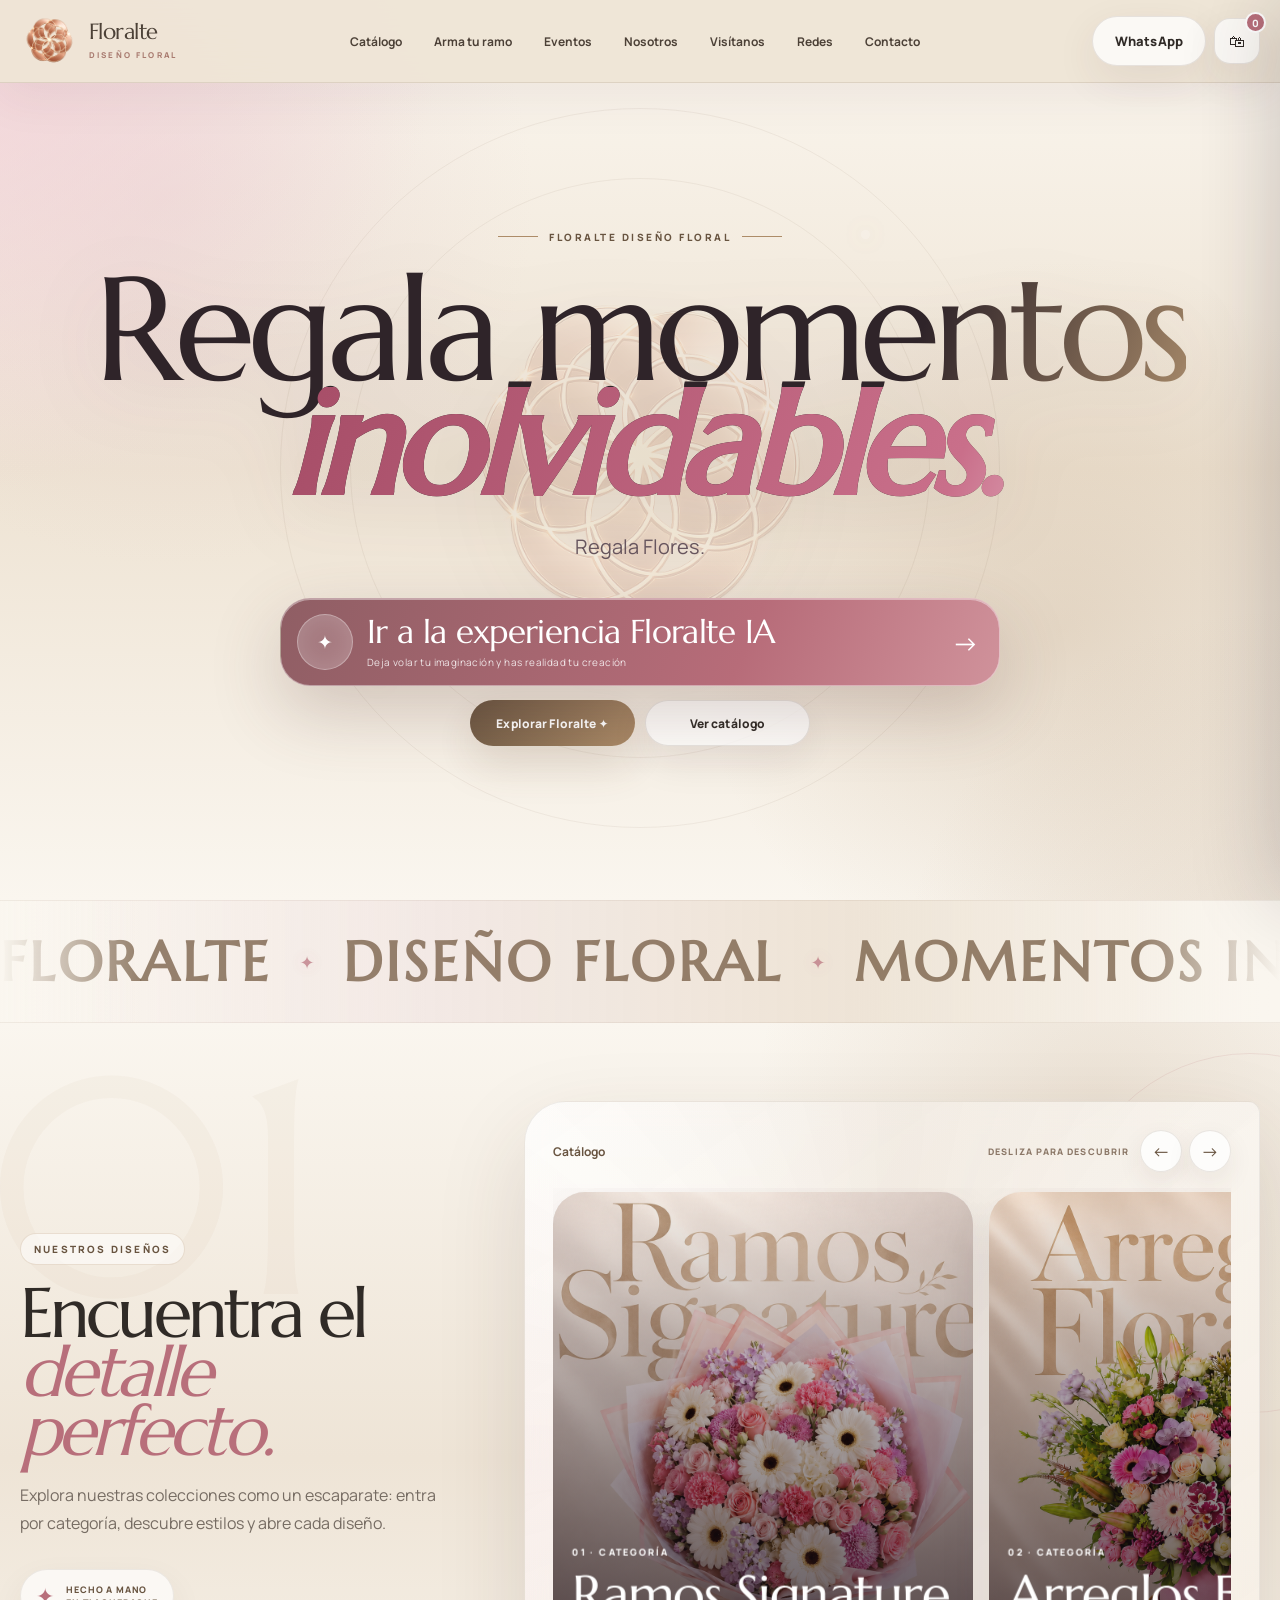
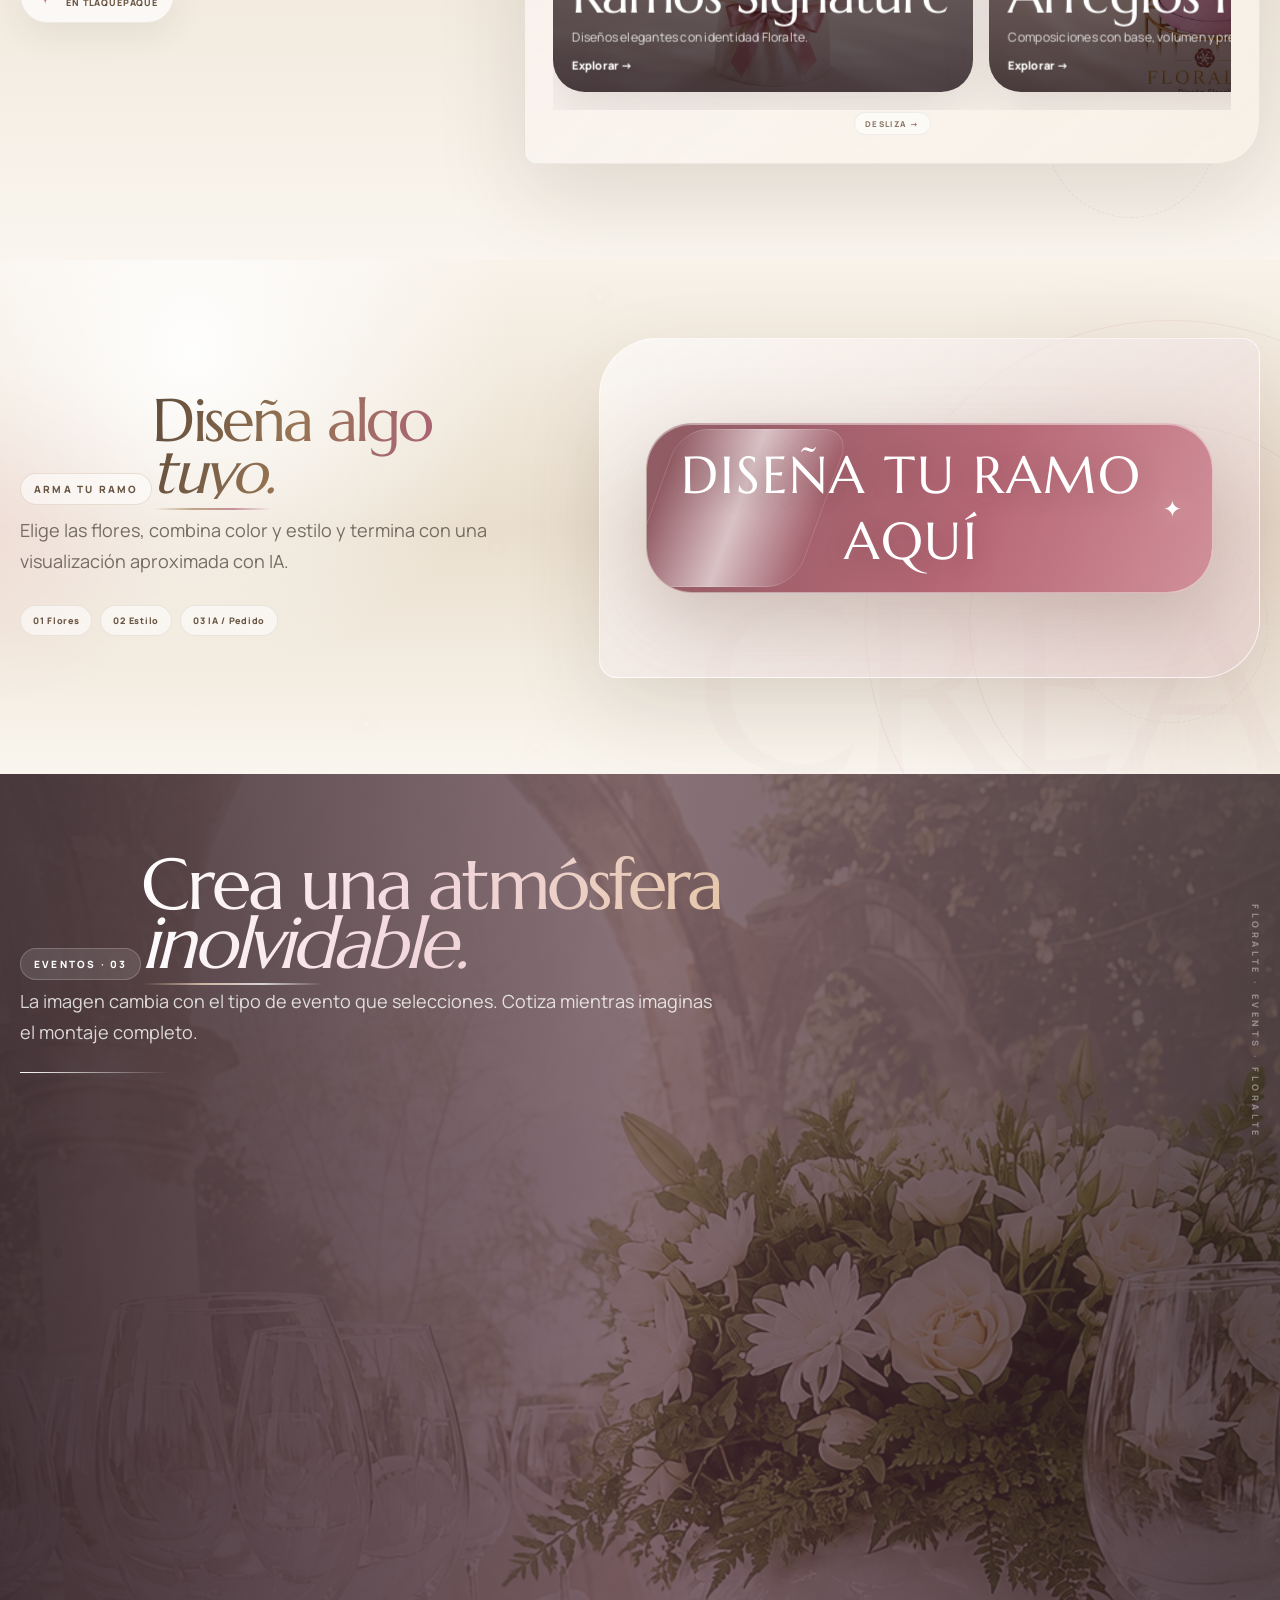
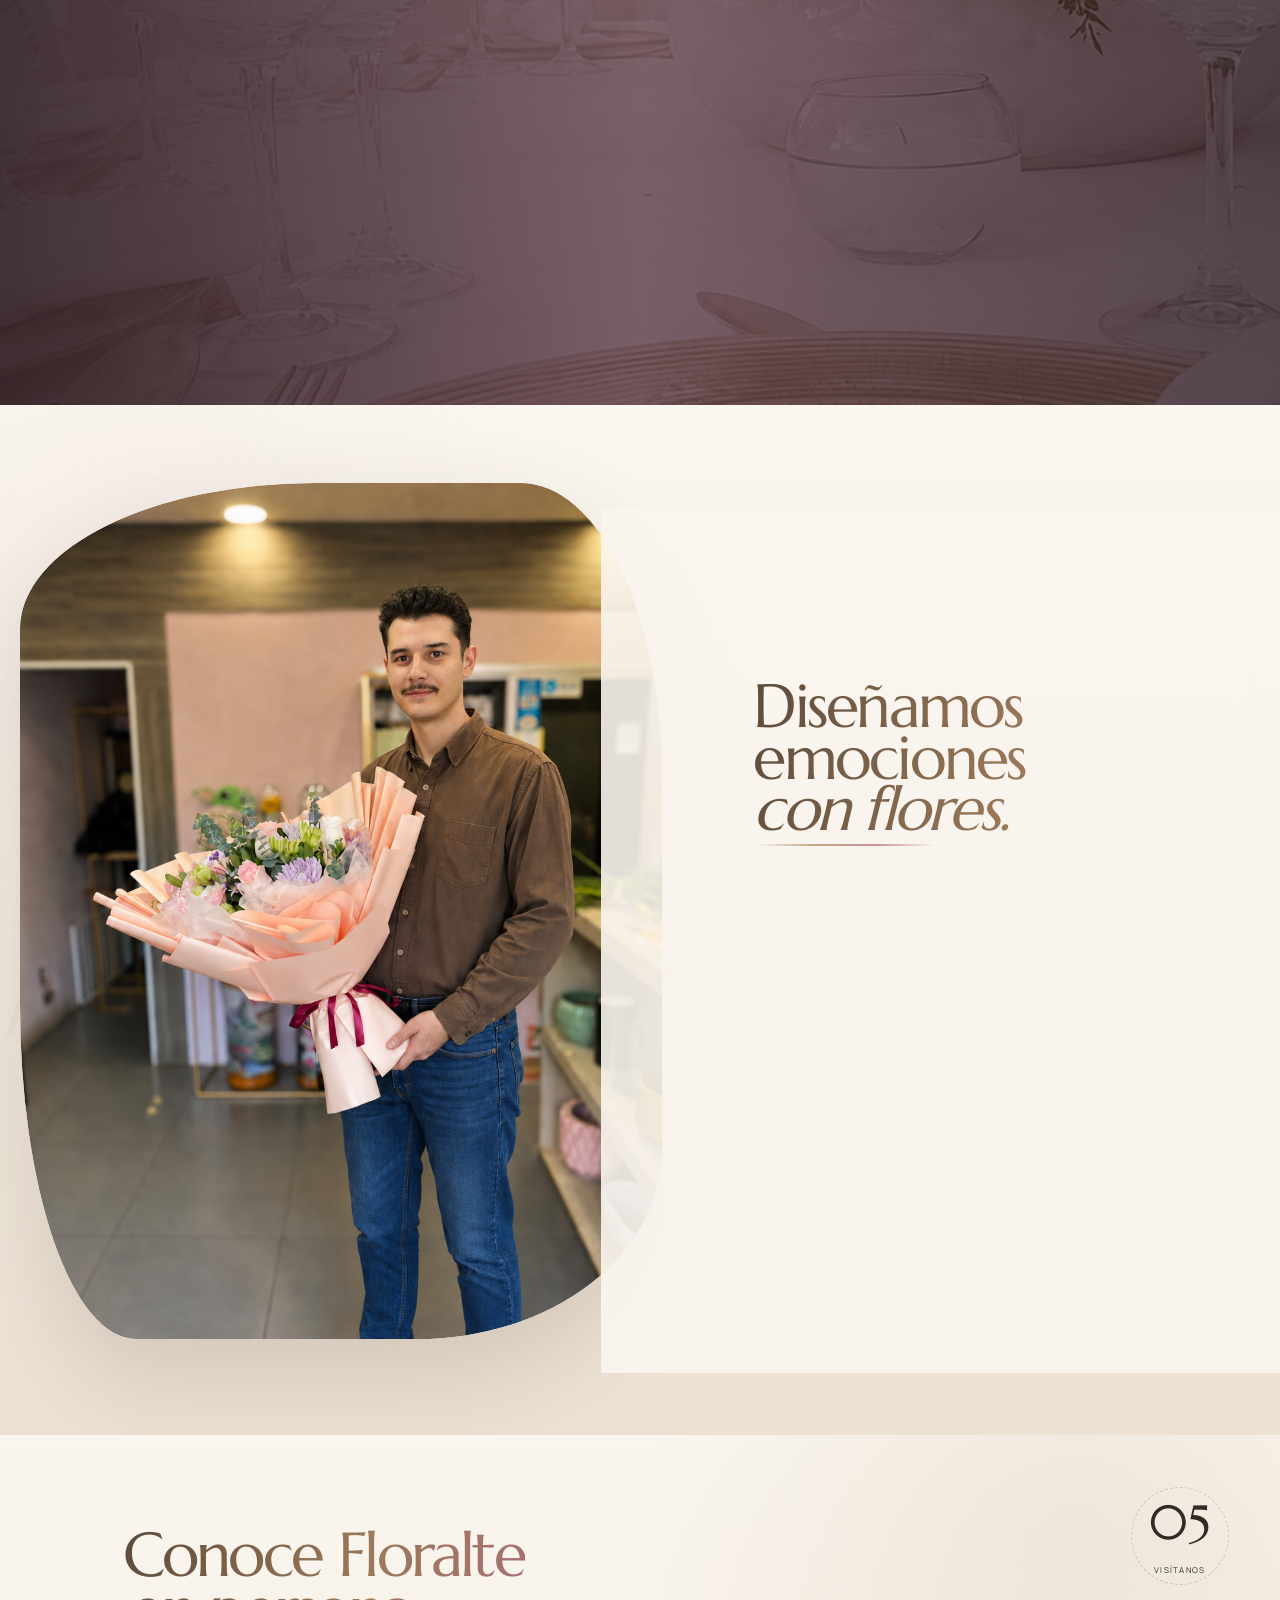
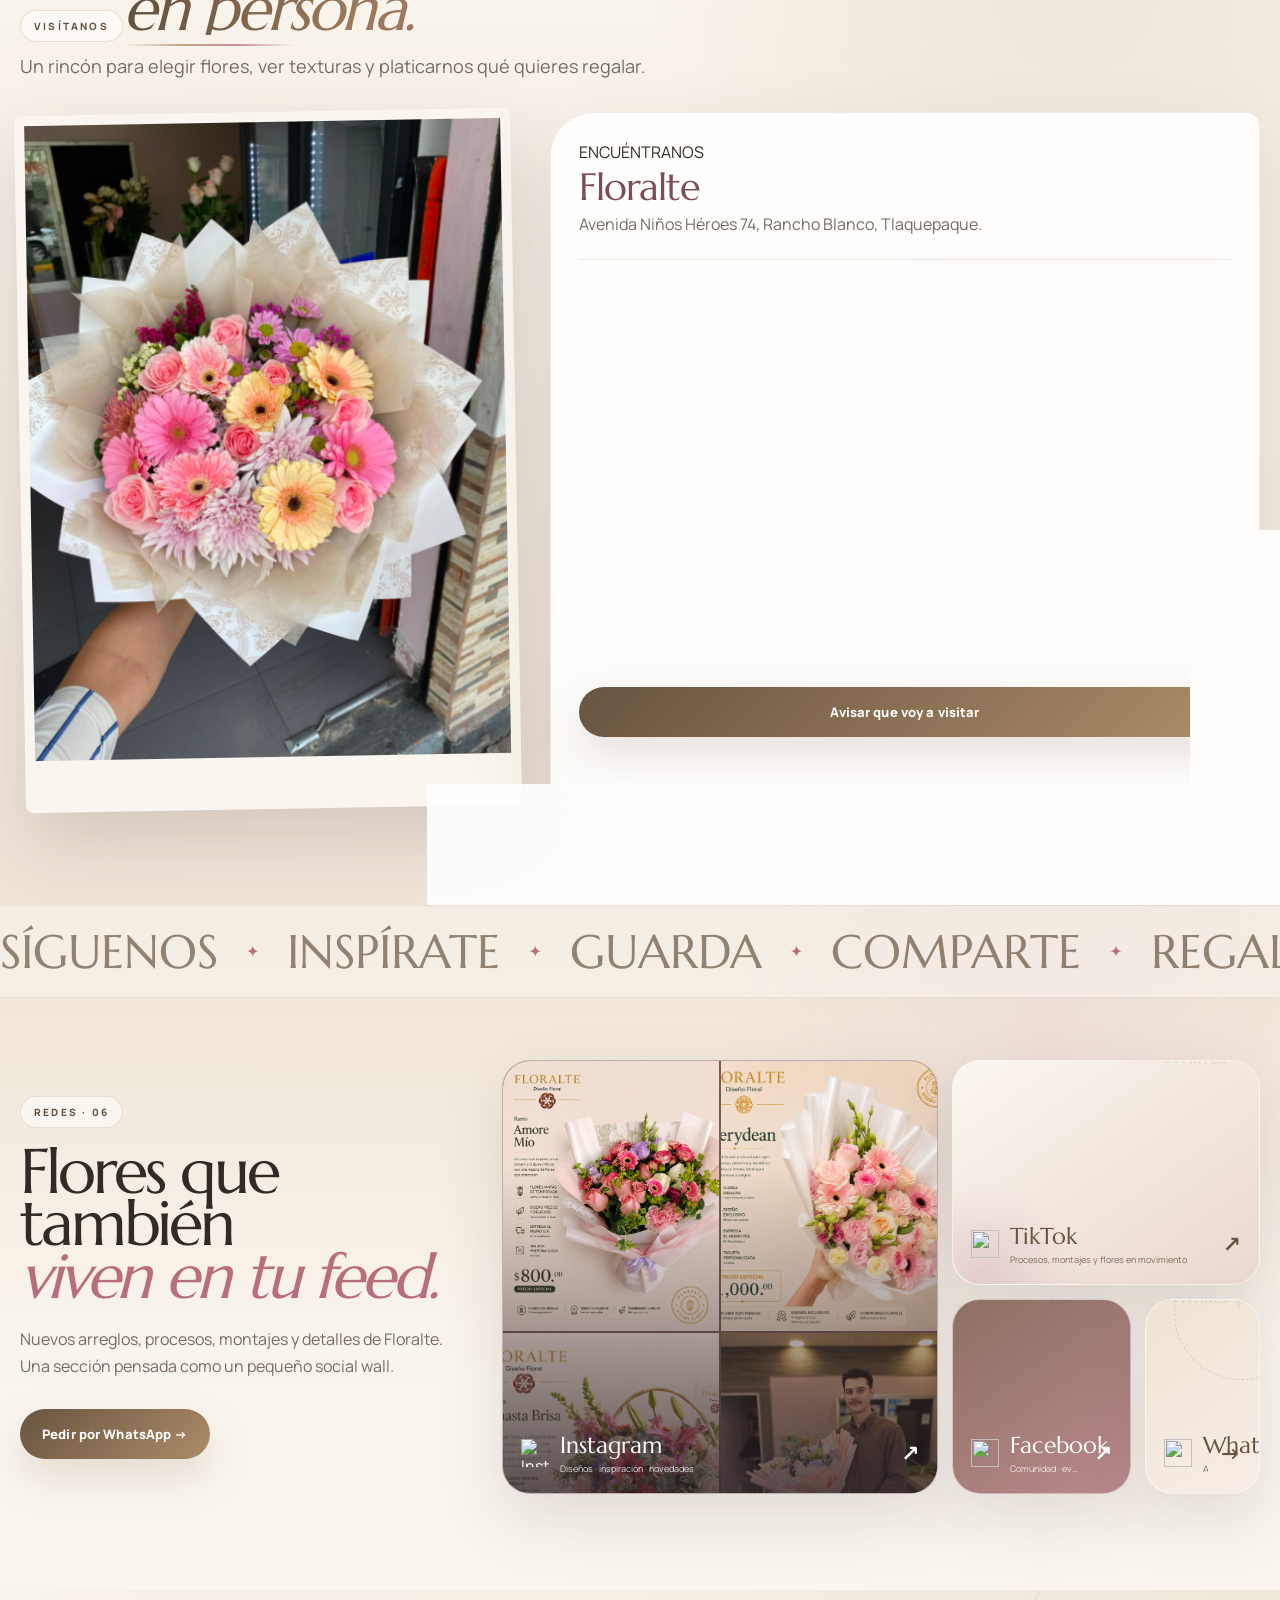
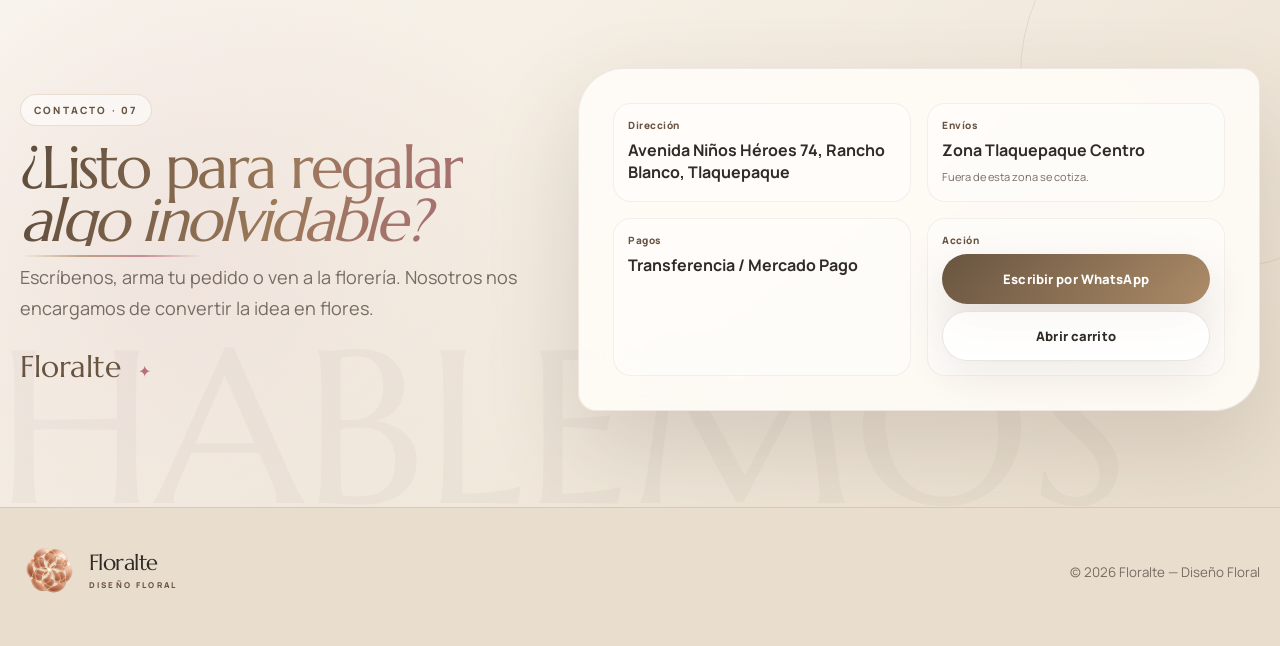
==== commit 3e9140bb: "Add files via upload" ====
--- a/index.html
+++ b/index.html
@@ -684,6 +684,297 @@
   .category-grid .visual-card,.subcategory-grid .visual-card{flex-basis:91%}.products-grid .product-card{flex-basis:86%}
 }
 
+
+
+/* =========================================================
+   FLORALTE · MODERNIZACIÓN ESTRUCTURAL 2026
+   Inspiración editorial contemporánea, conservando la paleta
+   beige / bronze / rosa y la identidad visual existente.
+   ========================================================= */
+
+/* Más aire y ritmo entre secciones, sin cambiar la personalidad */
+.section{padding-block:clamp(78px,9vw,126px)}
+.section-head{max-width:900px;margin-bottom:clamp(28px,4vw,50px)}
+.section-head h2,.about-copy h2{font-size:clamp(3.35rem,7.6vw,6.45rem);line-height:.84}
+.section-head p,.about-copy p{font-size:clamp(.98rem,1.45vw,1.13rem)}
+
+/* Hero con escala de marca más contemporánea, mismos tonos */
+.hero-inner{width:min(1180px,calc(100% - 28px));padding-block:clamp(92px,11vw,142px)}
+.hero h1{font-size:clamp(4.8rem,11.5vw,10.8rem);max-width:1160px}
+.hero p{font-size:clamp(1.05rem,1.7vw,1.25rem)}
+.hero::before{width:78vw;left:-42vw;top:-38vw}
+.hero::after{width:63vw;right:-32vw;bottom:-39vw}
+
+/* Marquee más limpio y editorial */
+.brand-marquee{padding:26px 0!important}
+.marquee-track{gap:28px!important}
+.marquee-track span{font-size:clamp(28px,4.3vw,62px)!important;letter-spacing:.06em!important}
+
+/* Catálogo: sensación de escaparate premium */
+.catalog-shell{border-radius:36px!important;padding:clamp(16px,2.4vw,28px)!important}
+.category-grid .visual-card,.subcategory-grid .visual-card{flex-basis:clamp(300px,34vw,420px)!important;min-height:clamp(360px,45vw,500px)!important}
+.products-grid .product-card{flex-basis:clamp(265px,29vw,360px)!important}
+.visual-card{border-radius:32px!important}
+.visual-card-content{left:26px!important;right:26px!important;bottom:26px!important}
+.visual-card-content h3{font-size:clamp(2.2rem,4vw,3.35rem)!important}
+
+/* Constructor: protagonista, pero fiel a Floralte */
+.builder-launch{padding-block:22px 16px!important}
+.design-now-metallic{min-height:116px!important;border-radius:34px!important}
+.flower-group,.final-card{border-radius:32px!important}
+.flower-card,.paper-card{border-radius:22px!important}
+
+/* Secciones editoriales: alternan composición más que color */
+#nosotros .about-layout{grid-template-columns:minmax(0,1.12fr) minmax(0,.88fr);gap:clamp(24px,5vw,70px);align-items:center}
+#visitanos .visit-layout{grid-template-columns:minmax(0,.92fr) minmax(0,1.08fr);gap:clamp(18px,4vw,48px);align-items:stretch}
+#contacto .contact-card{padding:clamp(22px,4vw,42px)}
+.about-photo,.shop-photo{border-radius:36px}
+.panel{border-radius:30px}
+
+/* Botones un poco más sólidos y modernos sin cambiar colores */
+.btn{min-height:50px;padding-inline:22px;letter-spacing:.01em}
+.btn-primary,.btn-pink{box-shadow:0 18px 42px rgba(111,85,60,.17)}
+.icon-btn{border-radius:16px}
+
+/* Desktop: encabezado más ligero */
+@media(min-width:1051px){
+  .nav-wrap{height:82px}
+  html{scroll-padding-top:82px}
+  .brand img{width:59px;height:59px}
+  .desktop-nav{gap:4px}
+  .nav-link{padding:11px 14px}
+}
+
+/* Móvil: conservar impacto sin apretar la interfaz */
+@media(max-width:760px){
+  .section{padding-block:74px}
+  .section-head h2,.about-copy h2{font-size:clamp(3.15rem,14.2vw,5.15rem)}
+  .hero-inner{padding:62px 0 92px}
+  .hero h1{font-size:clamp(4.15rem,19vw,6.75rem)}
+  .catalog-shell{border-radius:28px!important}
+  .category-grid .visual-card,.subcategory-grid .visual-card{flex-basis:88%!important;min-height:350px!important}
+  .products-grid .product-card{flex-basis:84%!important}
+  #nosotros .about-layout,#visitanos .visit-layout{grid-template-columns:1fr}
+  .about-photo,.shop-photo{border-radius:28px}
+}
+
+
+/* =========================================================
+   FLORALTE · DINÁMICO PC-SAFE 2026
+   Misma paleta. Estructuras distintas. Cero encimados.
+   ========================================================= */
+#header[data-section="redes"]{--header-bg:rgba(226,210,188,.95);--header-border:rgba(104,84,64,.14);--header-ink:#4c4037;--header-accent:#a96f75}
+.scroll-progress{position:fixed;left:0;right:0;top:0;height:3px;z-index:10000;pointer-events:none}.scroll-progress span{display:block;height:100%;width:0;background:linear-gradient(90deg,var(--bronzeDeep),var(--rose),var(--bronze));box-shadow:0 0 18px rgba(184,111,123,.35)}
+.ambient-cursor{position:fixed;z-index:1;width:300px;height:300px;border-radius:50%;pointer-events:none;left:0;top:0;opacity:0;background:radial-gradient(circle,rgba(223,195,199,.13),rgba(215,194,168,.05) 42%,transparent 72%);transform:translate(-50%,-50%);filter:blur(4px);transition:opacity .25s ease}
+body:hover .ambient-cursor{opacity:1}.section-experimental{position:relative;isolation:isolate;overflow:hidden!important}.section-experimental>.inner,.section-experimental .event-content{position:relative;z-index:2}.section-experimental em{font-style:italic;color:var(--rose)}
+
+/* 01 CATÁLOGO — portada editorial + escaparate */
+#catalogo{padding:120px 0!important;background:radial-gradient(circle at 86% 10%,rgba(173,140,104,.18),transparent 26%),linear-gradient(180deg,#faf6ef,#eee4d6 52%,#faf6ef)!important}
+.catalog-composition{display:grid;grid-template-columns:minmax(280px,36%) minmax(0,64%);gap:58px;align-items:start;max-width:1360px!important}
+#catalogo .catalog-intro{position:sticky;top:108px;padding:24px 0;min-width:0}
+#catalogo .catalog-intro h2{font-size:clamp(3.6rem,5.5vw,6.6rem);line-height:.84;letter-spacing:-.055em;margin:18px 0 22px}
+#catalogo .catalog-intro p{max-width:430px}.catalog-note{margin-top:32px;display:inline-flex;align-items:center;gap:12px;padding:11px 15px;border-radius:999px;background:rgba(255,255,255,.68);border:1px solid rgba(104,84,64,.1);box-shadow:0 14px 34px rgba(68,52,40,.07)}.catalog-note span{font-size:22px;color:var(--rose)}.catalog-note small{font-size:9px;letter-spacing:.09em;text-transform:uppercase;color:var(--bronzeDeep);font-weight:800}
+#catalogo .catalog-shell{margin:0!important;transform:none!important;border-radius:42px 12px 42px 12px!important;box-shadow:0 34px 90px rgba(70,50,40,.13)!important}
+.catalog-giant-number{position:absolute;left:-.04em;top:54px;font:400 clamp(13rem,24vw,28rem)/.72 "Marcellus",serif;color:rgba(173,140,104,.05);z-index:0;pointer-events:none}.catalog-orbit{position:absolute;border:1px solid rgba(184,111,123,.14);border-radius:50%;z-index:0;pointer-events:none}.orbit-a{width:360px;height:360px;right:-150px;top:30px;animation:spin 26s linear infinite}.orbit-b{width:170px;height:170px;right:5%;bottom:5%;border-style:dashed;animation:spin 18s linear infinite reverse}
+
+/* 02 ARMA TU RAMO — dos columnas, botón escultórico */
+#arma{padding:120px 0!important;background:radial-gradient(circle at 15% 18%,rgba(255,255,255,.96),transparent 28%),radial-gradient(circle at 88% 58%,rgba(184,111,123,.12),transparent 25%),linear-gradient(180deg,#f8f2e9,#eadfce 52%,#faf6ef)!important}
+#arma>.arma-composition{display:grid;grid-template-columns:minmax(0,46%) minmax(0,54%);gap:54px;align-items:center;max-width:1360px!important}
+#arma .section-head{grid-column:1;margin:0!important;padding:18px 0;max-width:580px}#arma .section-head h2{font-size:clamp(3.6rem,5.7vw,6.8rem)!important;line-height:.84!important}
+#arma .builder-launch{grid-column:2;margin:0!important;padding:34px!important;min-height:380px;display:grid;place-items:center;border-radius:72px 18px 72px 18px;background:linear-gradient(145deg,rgba(255,255,255,.58),rgba(223,195,199,.42));border:1px solid rgba(255,255,255,.7);box-shadow:0 35px 90px rgba(70,50,40,.12)}
+#arma .wizard{grid-column:1/-1;width:100%;margin-top:44px}.arma-mini-manifest{margin-top:28px;display:flex;gap:8px;flex-wrap:wrap}.arma-mini-manifest span{padding:8px 12px;border-radius:999px;border:1px solid rgba(104,84,64,.11);background:rgba(255,255,255,.55);font-size:9px;font-weight:800;letter-spacing:.08em;color:var(--bronzeDeep)}
+#arma .design-now-metallic{width:min(650px,96%)!important;min-height:145px!important;transform:none!important;border-radius:46px!important;transition:transform .3s ease,box-shadow .3s ease!important}#arma .design-now-metallic:hover{transform:translateY(-7px) scale(1.015)!important}
+.arma-rings{position:absolute;right:-150px;top:90px;width:650px;height:650px;z-index:0;pointer-events:none}.arma-rings i{position:absolute;border-radius:50%;border:1px solid rgba(184,111,123,.15);animation:armaOrbit 14s ease-in-out infinite}.arma-rings i:nth-child(1){inset:3%}.arma-rings i:nth-child(2){inset:19%;border-color:rgba(173,140,104,.20);animation-delay:-3s;animation-direction:reverse}.arma-rings i:nth-child(3){inset:35%;border-style:dashed;animation-duration:9s}.arma-word{position:absolute;right:-.03em;bottom:0;font:400 clamp(10rem,23vw,25rem)/.72 "Marcellus",serif;color:rgba(184,111,123,.04);z-index:0;pointer-events:none}@keyframes armaOrbit{50%{transform:rotate(55deg) scale(1.025)}}
+
+/* 03 EVENTOS — escenario oscuro, paneles en flujo */
+#eventos{padding:120px 0!important;min-height:auto!important;background:#72515d!important}
+#eventos .event-content{max-width:1320px!important}#eventos .section-head{width:min(820px,72%);margin:0 0 48px 0!important}#eventos .section-head h2{font-size:clamp(3.8rem,6.6vw,7.3rem)!important;line-height:.82!important}
+#eventos .event-layout{width:100%!important;margin:0!important;display:grid!important;grid-template-columns:minmax(0,1.12fr) minmax(330px,.88fr)!important;gap:28px!important;align-items:start!important}
+#eventos .event-layout>.panel{transform:none!important;margin:0!important;height:auto!important;box-shadow:0 30px 75px rgba(27,17,18,.24)!important;border:1px solid rgba(255,255,255,.35)!important}
+#eventos .event-layout>.panel:first-child{border-radius:44px 14px 44px 14px!important}#eventos .event-layout>.panel:last-child{border-radius:14px 44px 14px 44px!important;background:rgba(249,243,235,.95)!important}
+.event-vertical-copy{position:absolute;right:18px;top:130px;z-index:1;writing-mode:vertical-rl;font-size:9px;letter-spacing:.4em;color:rgba(255,255,255,.4);font-weight:800}.event-line{width:150px;height:1px;margin-top:24px;background:linear-gradient(90deg,#fff,transparent)}
+
+/* 04 NOSOTROS — foto orgánica + tarjeta lateral, sin superposición */
+#nosotros{padding:130px 0!important;background:radial-gradient(circle at 12% 15%,rgba(223,195,199,.16),transparent 28%),linear-gradient(180deg,#fbf7f0,#ece1d2)!important}
+#nosotros .about-layout{display:grid!important;grid-template-columns:minmax(0,56%) minmax(340px,44%)!important;gap:52px!important;align-items:center!important;max-width:1280px;margin:auto}
+#nosotros .about-photo{min-height:680px!important;border-radius:46% 22% 38% 18% / 17% 34% 22% 39%!important;transform:none!important;overflow:hidden!important;box-shadow:0 38px 95px rgba(70,50,40,.16)!important;position:relative}
+#nosotros .about-photo>img{width:100%;height:100%;object-fit:cover;border-radius:inherit}#nosotros .about-copy{position:relative;z-index:2;margin:0!important;padding:38px!important;border-radius:18px 50px 18px 50px;background:rgba(250,246,239,.9);border:1px solid rgba(255,255,255,.72);backdrop-filter:blur(16px);box-shadow:0 30px 75px rgba(70,50,40,.12);transform:none!important}
+#nosotros .about-copy h2{font-size:clamp(3.3rem,5.3vw,6.1rem)!important}.about-index{position:absolute;right:22px;top:12px;font:400 5rem/1 "Marcellus",serif;color:rgba(173,140,104,.11)}
+.photo-badge{position:absolute;right:24px;top:24px;z-index:3;width:124px;height:124px;border-radius:50%;display:grid;place-items:center;text-align:center;background:rgba(250,246,239,.9);border:1px solid rgba(255,255,255,.8);box-shadow:0 18px 45px rgba(70,50,40,.14);font-size:9px;letter-spacing:.1em;text-transform:uppercase;color:var(--bronzeDeep);animation:badgeFloat 4.5s ease-in-out infinite}.photo-badge b{font-family:"Marcellus",serif;font-size:18px;letter-spacing:0;text-transform:none}.about-ribbon{position:absolute;left:0;right:0;top:46%;z-index:0;white-space:nowrap;font-family:"Marcellus",serif;font-size:clamp(4rem,8vw,8rem);color:rgba(184,111,123,.045);transform:rotate(-5deg);pointer-events:none}@keyframes badgeFloat{50%{transform:translateY(-8px)}}
+
+/* 05 VISÍTANOS — título + postal a la izquierda, mapa a la derecha */
+#visitanos{padding:125px 0!important;background:radial-gradient(circle at 84% 10%,rgba(173,140,104,.14),transparent 30%),linear-gradient(180deg,#faf6ef,#efe4d8)!important}
+#visitanos>.inner{max-width:1320px!important}#visitanos .section-head{width:70%!important;margin:0 0 46px!important;text-align:left!important}#visitanos .section-head h2{font-size:clamp(3.4rem,5.8vw,6.5rem)!important}
+#visitanos .visit-layout{display:grid!important;grid-template-columns:minmax(340px,42%) minmax(0,58%)!important;gap:38px!important;align-items:stretch!important}
+#visitanos .shop-photo{grid-column:1!important;grid-row:1!important;min-height:560px!important;width:100%!important;margin:0!important;transform:rotate(-1deg)!important;border:10px solid #faf6ef;border-bottom-width:52px;border-radius:8px!important;box-shadow:0 30px 75px rgba(70,50,40,.17)!important;overflow:hidden!important;position:relative}
+#visitanos .shop-photo img{width:100%;height:100%;object-fit:cover}.shop-photo-caption{position:absolute;left:14px;right:14px;bottom:-40px;text-align:center;font-family:"Marcellus",serif;font-size:17px;color:var(--bronzeDeep)}
+#visitanos .panel{grid-column:2!important;grid-row:1!important;transform:none!important;margin:0!important;padding:32px!important;border-radius:44px 14px 44px 14px!important;box-shadow:0 32px 82px rgba(70,50,40,.12)!important}.visit-stamp{position:absolute;right:3%;top:84px;width:110px;height:110px;border-radius:50%;border:1px dashed rgba(104,84,64,.24);display:grid;place-items:center;text-align:center;z-index:1;animation:spin 22s linear infinite}.visit-stamp span{font:400 3rem/1 "Marcellus",serif}.visit-stamp small{font-size:8px;letter-spacing:.16em}
+
+/* 06 REDES — social wall irregular pero contenido */
+#redes{padding:0 0 125px!important;background:radial-gradient(circle at 82% 22%,rgba(223,195,199,.25),transparent 27%),linear-gradient(180deg,#efe3d4,#faf6ef 70%)!important}
+.social-marquee{width:100%;overflow:hidden;border-top:1px solid rgba(104,84,64,.09);border-bottom:1px solid rgba(104,84,64,.09);padding:22px 0;margin-bottom:86px;background:rgba(255,255,255,.34)}.social-marquee>div{display:flex;gap:28px;align-items:center;width:max-content;animation:socialTicker 30s linear infinite}.social-marquee span{font:400 clamp(2rem,3.7vw,4.3rem)/1 "Marcellus",serif;color:rgba(104,84,64,.7)}.social-marquee i{font-style:normal;color:var(--rose);font-size:16px}@keyframes socialTicker{to{transform:translateX(-50%)}}
+.social-composition{max-width:1340px!important;display:grid;grid-template-columns:minmax(280px,34%) minmax(0,66%);gap:56px;align-items:center}.social-copy h2{font-size:clamp(3.5rem,5.8vw,6.7rem);line-height:.84;letter-spacing:-.05em;margin:18px 0 22px}.social-copy p{max-width:430px}.social-copy .btn{margin-top:28px}
+.social-wall{display:grid;grid-template-columns:repeat(12,minmax(0,1fr));grid-template-rows:250px 220px;gap:14px;perspective:1000px;min-width:0}.social-card{position:relative;overflow:hidden;border-radius:28px;border:1px solid rgba(255,255,255,.52);box-shadow:0 24px 65px rgba(70,50,40,.14);transition:transform .35s ease,box-shadow .35s ease;transform-style:preserve-3d;min-width:0}.social-card:hover{transform:translateY(-6px)!important;box-shadow:0 34px 85px rgba(70,50,40,.2)}
+.social-instagram{grid-column:1/8;grid-row:1/3;background:#7c5b55}.social-tiktok{grid-column:8/13;grid-row:1;background:linear-gradient(145deg,#faf6ef,#ead8cf)}.social-facebook{grid-column:8/11;grid-row:2;background:linear-gradient(145deg,#8d6f62,#b9898d)}.social-whatsapp{grid-column:11/13;grid-row:2;background:linear-gradient(145deg,#efe3d4,#f8eee7)}
+.social-media-grid{position:absolute;inset:0;display:grid;grid-template-columns:1fr 1fr;grid-template-rows:1fr 1fr;gap:2px}.social-media-grid img{width:100%;height:100%;object-fit:cover}.social-card-overlay{position:absolute;inset:0;background:linear-gradient(180deg,transparent 25%,rgba(47,36,41,.78))}.social-card-content{position:absolute;z-index:3;left:18px;right:18px;bottom:18px;display:flex;align-items:center;gap:11px;color:#fff}.social-card-content .social-logo{width:28px;height:28px;object-fit:contain;flex:0 0 auto}.social-card-content div{min-width:0;flex:1}.social-card-content b{display:block;font-family:"Marcellus",serif;font-size:23px;font-weight:400}.social-card-content span{display:block;font-size:9px;opacity:.82;margin-top:3px;white-space:nowrap;overflow:hidden;text-overflow:ellipsis}.social-card-content>strong{font-size:22px}.social-tiktok .social-card-content,.social-whatsapp .social-card-content{color:var(--bronzeDeep)}.social-card>.giant{position:absolute;width:110px;height:110px;right:-14px;top:-14px;opacity:.09}.social-glow{position:absolute;width:180px;height:180px;border-radius:50%;left:-60px;bottom:-80px;background:radial-gradient(circle,rgba(223,195,199,.7),transparent 70%)}.wa-orbit{position:absolute;width:135px;height:135px;border:1px dashed rgba(104,84,64,.18);border-radius:50%;right:-50px;top:-55px;animation:spin 13s linear infinite}
+
+/* 07 CONTACTO — cierre tipo portada, dos columnas */
+#contacto{padding:135px 0!important;background:radial-gradient(circle at 14% 50%,rgba(223,195,199,.26),transparent 32%),linear-gradient(145deg,#faf6ef,#eadfce)!important}.contact-composition{display:grid;grid-template-columns:minmax(0,42%) minmax(390px,58%);gap:60px;align-items:center;max-width:1280px!important}.contact-composition .section-head{margin:0!important;position:relative;z-index:2}.contact-composition .section-head h2{font-size:clamp(3.8rem,6.3vw,7.2rem)!important;line-height:.82!important}.contact-composition .contact-card{position:relative;z-index:2;border-radius:54px 18px 54px 18px!important;padding:42px!important;transform:none!important;box-shadow:0 38px 95px rgba(70,50,40,.16)!important;background:rgba(255,252,247,.88)!important;backdrop-filter:blur(18px)}#contacto .contact-card .grid-2{grid-template-columns:1fr 1fr!important;gap:22px!important}#contacto .contact-card .stack{padding:16px;border-radius:18px;background:rgba(255,255,255,.48);border:1px solid rgba(104,84,64,.08)}
+.contact-echo{position:absolute;left:-.02em;bottom:0;font:400 clamp(9rem,21vw,23rem)/.72 "Marcellus",serif;color:rgba(104,84,64,.04);white-space:nowrap;z-index:0;pointer-events:none}.contact-orb{position:absolute;right:-160px;top:-140px;width:480px;height:480px;border-radius:50%;border:1px solid rgba(184,111,123,.16);animation:spin 32s linear infinite}.contact-signature{margin-top:32px;font-family:"Marcellus",serif;font-size:30px;color:var(--bronzeDeep)}.contact-signature span{color:var(--rose);font-size:16px;margin-left:8px}
+
+/* Efectos de entrada: solo opacidad/pequeño movimiento, nunca fuera del layout */
+.section-experimental .reveal{opacity:0;transform:translateY(24px);transition:opacity .7s ease,transform .7s cubic-bezier(.2,.8,.2,1)}.section-experimental .reveal.on{opacity:1;transform:none}
+
+@media(max-width:1120px){
+  .catalog-composition,.social-composition,.contact-composition,#arma>.arma-composition{grid-template-columns:1fr!important;gap:36px!important}
+  #catalogo .catalog-intro{position:relative;top:auto}.catalog-note{margin-top:20px}#catalogo .catalog-shell{margin:0!important}
+  #arma .section-head,#arma .builder-launch{grid-column:1!important}#arma .builder-launch{min-height:300px}
+  #eventos .event-layout{grid-template-columns:1fr!important}
+  #nosotros .about-layout{grid-template-columns:1fr!important;gap:34px!important}#nosotros .about-photo{min-height:560px!important}#nosotros .about-copy{width:100%}
+  #visitanos .section-head{width:100%!important}#visitanos .visit-layout{grid-template-columns:1fr!important}#visitanos .shop-photo,#visitanos .panel{grid-column:1!important;grid-row:auto!important}#visitanos .shop-photo{min-height:500px!important;transform:none!important}
+  .social-wall{grid-template-rows:240px 210px}.contact-composition .contact-card{padding:34px!important}
+}
+@media(max-width:760px){
+  .ambient-cursor{display:none}.section-experimental{padding-left:0!important;padding-right:0!important}
+  #catalogo,#arma,#eventos,#nosotros,#visitanos,#contacto{padding-top:82px!important;padding-bottom:82px!important}.catalog-giant-number{font-size:13rem;top:55px}.orbit-a,.orbit-b,.arma-word,.event-vertical-copy,.about-ribbon,.visit-stamp,.contact-echo,.contact-orb{display:none}
+  #catalogo .catalog-intro h2,#arma .section-head h2,#eventos .section-head h2,#nosotros .about-copy h2,#visitanos .section-head h2,.social-copy h2,.contact-composition .section-head h2{font-size:clamp(3.15rem,13.8vw,5.3rem)!important;line-height:.86!important}
+  #arma .builder-launch{padding:18px!important;min-height:210px;border-radius:34px 12px 34px 12px}#arma .design-now-metallic{min-height:105px!important;border-radius:28px!important}
+  #eventos .section-head{width:100%!important}#eventos .event-layout{gap:16px!important}
+  #nosotros .about-photo{min-height:430px!important;border-radius:32% 18% 32% 16% / 16% 28% 18% 32%!important}.photo-badge{width:92px;height:92px;right:12px;top:12px}.photo-badge b{font-size:14px}#nosotros .about-copy{padding:22px!important;border-radius:14px 34px 14px 34px}
+  #visitanos .shop-photo{min-height:390px!important;border-width:7px;border-bottom-width:44px}.shop-photo-caption{bottom:-34px;font-size:14px}#visitanos .panel{padding:20px!important}
+  #redes{padding-bottom:82px!important}.social-marquee{margin-bottom:58px;padding:18px 0}.social-composition{display:block!important}.social-copy{margin-bottom:36px}.social-wall{grid-template-columns:1fr 1fr;grid-template-rows:300px 170px 170px;gap:10px}.social-instagram{grid-column:1/3;grid-row:1}.social-tiktok{grid-column:1;grid-row:2}.social-facebook{grid-column:2;grid-row:2}.social-whatsapp{grid-column:1/3;grid-row:3}.social-card{border-radius:22px}.social-card-content{left:13px;right:13px;bottom:13px}.social-card-content b{font-size:19px}.social-card-content span{font-size:8px}
+  .contact-composition{display:block!important}.contact-composition .section-head{margin-bottom:34px!important}.contact-composition .contact-card{padding:22px!important;border-radius:34px 12px 34px 12px!important}#contacto .contact-card .grid-2{grid-template-columns:1fr!important}
+}
+@media(prefers-reduced-motion:reduce){.social-marquee>div,.arma-rings i,.visit-stamp,.contact-orb,.photo-badge{animation:none!important}}
+
+
+
+/* =========================================================
+   AJUSTE VISUAL PC · 2026-08-09
+   Corrige aire excesivo, títulos cortados y proporciones.
+   Mantiene la estética dinámica y la paleta Floralte.
+   ========================================================= */
+@media (min-width:1121px){
+  /* Menos vacío al entrar desde el menú */
+  #catalogo,#arma,#eventos,#nosotros,#visitanos,#contacto{
+    padding-top:78px!important;
+    padding-bottom:96px!important;
+  }
+  #redes{padding-bottom:96px!important}
+
+  /* ARMA TU RAMO: el titular ya no invade la tarjeta */
+  #arma>.arma-composition{
+    grid-template-columns:minmax(0,43%) minmax(0,57%)!important;
+    gap:46px!important;
+    align-items:center!important;
+  }
+  #arma .section-head{
+    width:100%!important;
+    max-width:560px!important;
+    min-width:0!important;
+    overflow:visible!important;
+  }
+  #arma .section-head h2{
+    font-size:clamp(3.7rem,4.65vw,5.65rem)!important;
+    line-height:.88!important;
+    letter-spacing:-.047em!important;
+    max-width:100%!important;
+    overflow-wrap:normal!important;
+  }
+  #arma .section-head h2 em{
+    display:block!important;
+    max-width:100%!important;
+    white-space:normal!important;
+  }
+  #arma .builder-launch{
+    min-height:340px!important;
+    padding:28px!important;
+    border-radius:58px 18px 58px 18px!important;
+  }
+  #arma .design-now-metallic{
+    width:min(590px,94%)!important;
+    min-height:132px!important;
+    font-size:clamp(1.55rem,2.2vw,2.45rem)!important;
+  }
+  .arma-rings{right:-215px!important;top:40px!important;opacity:.72}
+  .arma-word{font-size:clamp(9rem,19vw,21rem)!important;opacity:.78}
+
+  /* EVENTOS: compacto al entrar, sin perder escenario */
+  #eventos .section-head{margin-bottom:34px!important}
+  #eventos .section-head h2{font-size:clamp(3.8rem,5.65vw,6.45rem)!important}
+
+  /* NOSOTROS ya estaba funcionando: sólo baja un poco la escala vertical */
+  #nosotros .about-photo{min-height:620px!important}
+  #nosotros .about-copy h2{font-size:clamp(3.3rem,4.8vw,5.45rem)!important}
+
+  /* VISÍTANOS: menos desierto arriba y mapa más compacto */
+  #visitanos>.inner{max-width:1280px!important}
+  #visitanos .section-head{
+    width:min(760px,66%)!important;
+    margin:0 0 30px!important;
+  }
+  #visitanos .section-head h2{
+    font-size:clamp(3.5rem,4.85vw,5.7rem)!important;
+    line-height:.86!important;
+  }
+  #visitanos .visit-layout{
+    grid-template-columns:minmax(340px,40%) minmax(0,60%)!important;
+    gap:34px!important;
+  }
+  #visitanos .shop-photo{min-height:500px!important}
+  #visitanos .panel{padding:28px!important}
+  #visitanos .map{height:390px!important}
+  .visit-stamp{top:52px!important;right:4%!important;width:98px!important;height:98px!important}
+
+  /* REDES: mantiene el mosaico pero evita que se sienta gigantesco */
+  .social-marquee{margin-bottom:62px!important}
+  .social-composition{
+    grid-template-columns:minmax(280px,35%) minmax(0,65%)!important;
+    gap:48px!important;
+  }
+  .social-copy h2{font-size:clamp(3.45rem,4.9vw,5.75rem)!important}
+  .social-wall{grid-template-rows:225px 195px!important}
+
+  /* CONTACTO: editorial, pero el texto nunca choca con la tarjeta */
+  .contact-composition{
+    grid-template-columns:minmax(0,45%) minmax(430px,55%)!important;
+    gap:48px!important;
+    align-items:center!important;
+    max-width:1280px!important;
+  }
+  .contact-composition .section-head{
+    width:100%!important;
+    max-width:560px!important;
+    min-width:0!important;
+  }
+  .contact-composition .section-head h2{
+    font-size:clamp(3.75rem,4.7vw,5.55rem)!important;
+    line-height:.87!important;
+    letter-spacing:-.045em!important;
+    max-width:100%!important;
+  }
+  .contact-composition .section-head h2 em{
+    display:block!important;
+    white-space:normal!important;
+  }
+  .contact-composition .contact-card{
+    padding:34px!important;
+    border-radius:46px 18px 46px 18px!important;
+  }
+  #contacto .contact-card .grid-2{gap:16px!important}
+  #contacto .contact-card .stack{padding:14px!important}
+  .contact-signature{margin-top:24px!important}
+  .contact-echo{font-size:clamp(8rem,17vw,19rem)!important}
+  .contact-orb{width:390px!important;height:390px!important;right:-130px!important;top:-110px!important}
+}
+
+/* Desktop intermedio: evita títulos enormes antes del breakpoint de una columna */
+@media (min-width:761px) and (max-width:1120px){
+  #catalogo,#arma,#eventos,#nosotros,#visitanos,#contacto{padding-top:70px!important;padding-bottom:84px!important}
+  #arma .section-head h2,.contact-composition .section-head h2,#visitanos .section-head h2{font-size:clamp(3.5rem,7vw,5.5rem)!important}
+  #visitanos .map{height:380px!important}
+}
+
 </style>
 <!-- Meta Pixel Code -->
 <script>
@@ -704,8 +995,10 @@
 <!-- End Meta Pixel Code -->
 </head>
 <body>
+<div class="scroll-progress" aria-hidden="true"><span id="scrollProgressBar"></span></div>
+<div class="ambient-cursor" id="ambientCursor" aria-hidden="true"></div>
 <div id="splash"><div class="splash-orbit"><img class="splash-logo" src="images/logo-floralte.png" alt="Floralte"></div></div>
-<header id="header"><div class="nav-wrap"><a class="brand" href="#inicio"><img src="images/logo-floralte.png" alt="Floralte"><span class="brand-copy"><strong>Floralte</strong><span>Diseño Floral</span></span></a><nav class="desktop-nav" id="mainNav"><a class="nav-link" href="#catalogo">Catálogo</a><a class="nav-link" href="#arma">Arma tu ramo</a><a class="nav-link" href="#eventos">Eventos</a><a class="nav-link" href="#nosotros">Nosotros</a><a class="nav-link" href="#visitanos">Visítanos</a><a class="nav-link" href="#contacto">Contacto</a></nav><div class="nav-actions"><button class="btn btn-soft desktop-wa" id="headerWA">WhatsApp</button><button class="icon-btn" id="openCart" aria-label="Abrir carrito">🛍<span class="cart-count" id="cartCount">0</span></button><button class="icon-btn menu-toggle" id="menuToggle" aria-label="Menú">☰</button></div></div></header>
+<header id="header"><div class="nav-wrap"><a class="brand" href="#inicio"><img src="images/logo-floralte.png" alt="Floralte"><span class="brand-copy"><strong>Floralte</strong><span>Diseño Floral</span></span></a><nav class="desktop-nav" id="mainNav"><a class="nav-link" href="#catalogo">Catálogo</a><a class="nav-link" href="#arma">Arma tu ramo</a><a class="nav-link" href="#eventos">Eventos</a><a class="nav-link" href="#nosotros">Nosotros</a><a class="nav-link" href="#visitanos">Visítanos</a><a class="nav-link" href="#redes">Redes</a><a class="nav-link" href="#contacto">Contacto</a></nav><div class="nav-actions"><button class="btn btn-soft desktop-wa" id="headerWA">WhatsApp</button><button class="icon-btn" id="openCart" aria-label="Abrir carrito">🛍<span class="cart-count" id="cartCount">0</span></button><button class="icon-btn menu-toggle" id="menuToggle" aria-label="Menú">☰</button></div></div></header>
 <main>
 <section class="hero" id="inicio">
   <div class="hero-logo-bg" aria-hidden="true"><span class="hero-spark s1"></span><span class="hero-spark s2"></span><span class="hero-spark s3"></span><img src="images/logo-floralte.png" alt=""></div>
@@ -736,12 +1029,48 @@
     <i>✦</i>
   </div>
 </section>
-<section class="section" id="catalogo"><div class="inner"><div class="section-head reveal"><span class="kicker">Nuestros diseños</span><h2>Encuentra el detalle perfecto.</h2><p>Explora nuestras colecciones por categoría y descubre cada diseño.</p></div><div class="catalog-shell reveal"><div class="catalog-bar"><div class="catalog-path" id="catalogPath"><strong>Catálogo</strong><span>›</span><span>Elige una categoría</span></div><div class="catalog-actions"><span class="catalog-swipe-hint">Desliza para descubrir</span><button class="catalog-arrow" id="catalogPrev" type="button" aria-label="Anterior">←</button><button class="catalog-arrow" id="catalogNext" type="button" aria-label="Siguiente">→</button><button class="btn btn-soft catalog-back" id="catalogBack">← Volver</button></div></div><div id="catalogView"></div></div></div></section>
-<section class="section" id="arma"><div class="inner"><div class="section-head reveal"><span class="kicker">Arma tu ramo</span><h2>Diseña algo completamente tuyo.</h2><p>Elige tus flores y después selecciona el estilo del ramo. Al final puedes enviarlo por WhatsApp o generar una visualización aproximada con IA.</p></div><div class="builder-launch reveal" id="builderIntro"><button class="design-now design-now-metallic" id="startBuilder" type="button"><span>DISEÑA TU RAMO AQUÍ</span><i>✦</i></button></div><div class="wizard" id="bouquetWizard"><div class="wizard-progress"><div class="step-chip active" data-stepchip="1">1 · Flores</div><div class="step-chip" data-stepchip="2">2 · Estilo</div><div class="step-chip" data-stepchip="3">3 · Finalizar</div></div><div class="wizard-panel active" data-step="1"><div class="flower-group"><div class="flower-group-head"><div><span class="kicker">Flores principales</span><h3>El corazón del ramo</h3></div><p>Rosas, gerberas, girasoles, lisianthus, lilis, hortensias y otras flores protagonistas.</p></div><div class="flowers-grid" id="primaryFlowers"></div></div><div class="flower-group"><div class="flower-group-head"><div><span class="kicker">Flores secundarias</span><h3>Textura, movimiento y detalle</h3></div><p>Flores pequeñas, acentos y follajes para completar la composición.</p></div><div class="flowers-grid" id="secondaryFlowers"></div></div><div class="bouquet-mini-summary" id="floatingSelection"><div><strong id="selectionCount">0 flores seleccionadas</strong><span id="selectionTotal">Total aproximado: $0</span><div class="selection-items" id="selectionItems" aria-live="polite"></div></div><button class="btn btn-primary" id="completeFlowers">Completar selección →</button></div></div><div class="wizard-panel" data-step="2"><div class="flower-group"><div class="flower-group-head"><div><span class="kicker">Estilo del ramo</span><h3>Elige cómo quieres que se vea</h3></div><p>Selecciona entre un estilo francés, más circular y romántico, o un estilo coreano, de una vista y con mayor presencia de envoltura.</p></div><div class="paper-grid" id="paperGrid"></div><div style="display:flex;gap:10px;flex-wrap:wrap;margin-top:22px"><button class="btn btn-soft" data-prev="1">← Volver a flores</button><button class="btn btn-primary" id="completeWrap">Completar estilo →</button></div></div></div><div class="wizard-panel" data-step="3"><div class="final-card"><div><span class="kicker">Tu diseño está listo</span><h3>Ahora hazlo realidad.</h3><p id="finalSummary" style="margin-top:12px"></p><div class="preview-status" id="previewStatus">La visualización IA es aproximada.</div><div class="preview-box" id="previewBox"><img id="previewImg" alt="Vista previa IA del ramo"></div></div><div class="final-actions"><button class="btn btn-primary btn-wide" id="sendBouquet">Enviar pedido a WhatsApp</button><button class="btn btn-soft btn-wide" id="previewBouquet">Visualizar mi ramo con IA ✦</button><small class="ai-limit-note" id="aiLimitNote" aria-live="polite"></small><button class="btn btn-pink btn-wide" id="addBouquetToCart">Agregar mi ramo al carrito 🛍</button><button class="btn btn-soft btn-wide" data-prev="2">← Cambiar estilo</button></div></div></div></div></div></section>
-<section class="section" id="eventos"><div class="event-bg" id="eventBg"></div><div class="event-shade"></div><div class="inner event-content"><div class="section-head reveal"><span class="kicker">Eventos</span><h2>Crea una atmósfera inolvidable.</h2><p>La imagen cambia con el tipo de evento que selecciones para inspirarte mientras cotizas.</p></div><div class="event-layout"><div class="panel reveal"><h3>Datos del evento</h3><div class="grid-2"><div class="stack"><label class="label">Tipo de evento</label><select class="field" id="eTipo"><option>Boda</option><option>XV años</option><option>Cumpleaños</option><option>Empresarial</option><option>Otro</option></select></div><div class="stack"><label class="label">Fecha</label><input class="field" id="eFecha" type="date"></div><div class="stack"><label class="label">Mesas</label><input class="field" id="eMesas" type="number" min="0" value="10"></div><div class="stack"><label class="label">Personas</label><input class="field" id="ePersonas" type="number" min="0" value="100"></div><div class="stack" style="grid-column:1/-1"><label class="label">Ubicación o salón</label><input class="field" id="eLugar" placeholder="Ej. Tlaquepaque, salón X"></div></div><div class="divider"></div><h3 style="font-size:28px">Servicios</h3><div class="services" id="servicesList"></div><div class="divider"></div><div class="stack"><label class="label">Notas</label><textarea class="field" id="eNotas" rows="4" placeholder="Colores, estilo, referencias, horario de montaje…"></textarea><button class="btn btn-primary btn-wide" id="sendEvent">Enviar para cotizar</button></div></div><div class="panel reveal"><h3>Jardinería</h3><p>Decoración, plantas, macetas, mantenimiento y ambientación floral para hogares y eventos.</p><div class="divider"></div><div class="stack"><label class="label">¿Qué necesitas?</label><select class="field" id="jTipo"><option>Decoración de jardinería</option><option>Mantenimiento / poda</option><option>Plantas + macetas</option><option>Jardín para evento</option></select></div><div class="stack" style="margin-top:12px"><label class="label">Ubicación</label><input class="field" id="jLugar" placeholder="Ej. Zapopan, Col. X"></div><div class="stack" style="margin-top:12px"><label class="label">Detalles</label><textarea class="field" id="jNotas" rows="6" placeholder="Medidas, estilo, presupuesto…"></textarea></div><button class="btn btn-soft btn-wide" id="sendGarden" style="margin-top:12px">Cotizar jardinería</button></div></div></div></section>
-<section class="section" id="nosotros"><div class="inner"><div class="about-layout"><div class="about-photo reveal"><img src="images/floreria.png" alt="Florería Floralte"></div><div class="about-copy reveal"><span class="kicker">Sobre nosotros</span><h2>Diseñamos emociones con flores.</h2><p>Floralte nace de la pasión por convertir flores, texturas y color en momentos que permanecen. Cada pieza se trabaja de forma artesanal, cuidando la selección, el equilibrio y la presentación.</p><div class="facts"><div class="fact"><strong>Hecho a mano</strong><span>Composiciones únicas</span></div><div class="fact"><strong>Diseño premium</strong><span>Detalles cuidados</span></div><div class="fact"><strong>Eventos</strong><span>Montajes personalizados</span></div><div class="fact"><strong>Tlaquepaque</strong><span>Atención local</span></div></div></div></div></div></section>
-<section class="section" id="visitanos"><div class="inner"><div class="section-head reveal"><span class="kicker">Visítanos</span><h2>Conoce Floralte en persona.</h2><p>Visítanos en Rancho Blanco, Tlaquepaque.</p></div><div class="visit-layout"><div class="shop-photo reveal"><img src="images/tia.jpeg" alt="Floralte"></div><div class="panel reveal"><h3>Floralte</h3><p>Avenida Niños Héroes 74, Rancho Blanco, Tlaquepaque.</p><div class="divider"></div><iframe class="map" src="https://www.google.com/maps/embed?pb=!1m18!1m12!1m3!1d3733.7771894728116!2d-103.31943022570525!3d20.63793680108909!2m3!1f0!2f0!3f0!3m2!1i1024!2i768!4f13.1!3m3!1m2!1s0x8428b38eaf99c163%3A0xfeb328af41e401dc!2sFlorer%C3%ADa%20Floralte!5e0!3m2!1sen!2smx!4v1766874176529!5m2!1sen!2smx" loading="lazy" title="Mapa Floralte"></iframe><button class="btn btn-primary btn-wide" id="visitWA" style="margin-top:12px">Avisar que voy a visitar</button></div></div></div></section>
-<section class="section" id="contacto"><div class="inner"><div class="section-head reveal"><span class="kicker">Contacto</span><h2>¿Listo para regalar algo inolvidable?</h2><p>Escríbenos por WhatsApp, arma tu pedido desde el catálogo o visita nuestra florería.</p></div><div class="panel contact-card reveal"><div class="grid-2"><div class="stack"><span class="label">Dirección</span><strong>Avenida Niños Héroes 74, Rancho Blanco, Tlaquepaque</strong></div><div class="stack"><span class="label">Envíos</span><strong>Zona Tlaquepaque Centro</strong><p style="font-size:11px">Fuera de esta zona se cotiza.</p></div><div class="stack"><span class="label">Pagos</span><strong>Transferencia / Mercado Pago</strong></div><div class="stack"><span class="label">Acción</span><button class="btn btn-primary btn-wide" id="contactWA">Escribir por WhatsApp</button><button class="btn btn-soft btn-wide" id="contactCart">Abrir carrito</button></div></div></div></div></section>
+<section class="section section-experimental" id="catalogo">
+  <div class="catalog-giant-number" aria-hidden="true">01</div>
+  <div class="catalog-orbit orbit-a" aria-hidden="true"></div><div class="catalog-orbit orbit-b" aria-hidden="true"></div>
+  <div class="inner catalog-composition">
+    <aside class="catalog-intro reveal">
+      <span class="kicker">Nuestros diseños</span>
+      <h2>Encuentra el<br><em>detalle perfecto.</em></h2>
+      <p>Explora nuestras colecciones como un escaparate: entra por categoría, descubre estilos y abre cada diseño.</p>
+      <div class="catalog-note"><span>✦</span><small>Hecho a mano<br>en Tlaquepaque</small></div>
+    </aside>
+    <div class="catalog-shell reveal">
+      <div class="catalog-bar"><div class="catalog-path" id="catalogPath"><strong>Catálogo</strong><span>›</span><span>Elige una categoría</span></div><div class="catalog-actions"><span class="catalog-swipe-hint">Desliza para descubrir</span><button class="catalog-arrow" id="catalogPrev" type="button" aria-label="Anterior">←</button><button class="catalog-arrow" id="catalogNext" type="button" aria-label="Siguiente">→</button><button class="btn btn-soft catalog-back" id="catalogBack">← Volver</button></div></div>
+      <div id="catalogView"></div>
+    </div>
+  </div>
+</section>
+<section class="section section-experimental" id="arma"><div class="arma-rings" aria-hidden="true"><i></i><i></i><i></i></div><div class="arma-word" aria-hidden="true">CREA</div><div class="inner arma-composition"><div class="section-head reveal"><span class="kicker">Arma tu ramo</span><h2>Diseña algo<br><em>tuyo.</em></h2><p>Elige las flores, combina color y estilo y termina con una visualización aproximada con IA.</p><div class="arma-mini-manifest"><span>01 Flores</span><span>02 Estilo</span><span>03 IA / Pedido</span></div></div><div class="builder-launch reveal" id="builderIntro"><button class="design-now design-now-metallic" id="startBuilder" type="button"><span>DISEÑA TU RAMO AQUÍ</span><i>✦</i></button></div><div class="wizard" id="bouquetWizard"><div class="wizard-progress"><div class="step-chip active" data-stepchip="1">1 · Flores</div><div class="step-chip" data-stepchip="2">2 · Estilo</div><div class="step-chip" data-stepchip="3">3 · Finalizar</div></div><div class="wizard-panel active" data-step="1"><div class="flower-group"><div class="flower-group-head"><div><span class="kicker">Flores principales</span><h3>El corazón del ramo</h3></div><p>Rosas, gerberas, girasoles, lisianthus, lilis, hortensias y otras flores protagonistas.</p></div><div class="flowers-grid" id="primaryFlowers"></div></div><div class="flower-group"><div class="flower-group-head"><div><span class="kicker">Flores secundarias</span><h3>Textura, movimiento y detalle</h3></div><p>Flores pequeñas, acentos y follajes para completar la composición.</p></div><div class="flowers-grid" id="secondaryFlowers"></div></div><div class="bouquet-mini-summary" id="floatingSelection"><div><strong id="selectionCount">0 flores seleccionadas</strong><span id="selectionTotal">Total aproximado: $0</span><div class="selection-items" id="selectionItems" aria-live="polite"></div></div><button class="btn btn-primary" id="completeFlowers">Completar selección →</button></div></div><div class="wizard-panel" data-step="2"><div class="flower-group"><div class="flower-group-head"><div><span class="kicker">Estilo del ramo</span><h3>Elige cómo quieres que se vea</h3></div><p>Selecciona entre un estilo francés, más circular y romántico, o un estilo coreano, de una vista y con mayor presencia de envoltura.</p></div><div class="paper-grid" id="paperGrid"></div><div style="display:flex;gap:10px;flex-wrap:wrap;margin-top:22px"><button class="btn btn-soft" data-prev="1">← Volver a flores</button><button class="btn btn-primary" id="completeWrap">Completar estilo →</button></div></div></div><div class="wizard-panel" data-step="3"><div class="final-card"><div><span class="kicker">Tu diseño está listo</span><h3>Ahora hazlo realidad.</h3><p id="finalSummary" style="margin-top:12px"></p><div class="preview-status" id="previewStatus">La visualización IA es aproximada.</div><div class="preview-box" id="previewBox"><img id="previewImg" alt="Vista previa IA del ramo"></div></div><div class="final-actions"><button class="btn btn-primary btn-wide" id="sendBouquet">Enviar pedido a WhatsApp</button><button class="btn btn-soft btn-wide" id="previewBouquet">Visualizar mi ramo con IA ✦</button><small class="ai-limit-note" id="aiLimitNote" aria-live="polite"></small><button class="btn btn-pink btn-wide" id="addBouquetToCart">Agregar mi ramo al carrito 🛍</button><button class="btn btn-soft btn-wide" data-prev="2">← Cambiar estilo</button></div></div></div></div></div></section>
+<section class="section section-experimental" id="eventos"><div class="event-bg" id="eventBg"></div><div class="event-shade"></div><div class="event-vertical-copy" aria-hidden="true">FLORALTE · EVENTS · FLORALTE</div><div class="inner event-content"><div class="section-head reveal"><span class="kicker">Eventos · 03</span><h2>Crea una atmósfera<br><em>inolvidable.</em></h2><p>La imagen cambia con el tipo de evento que selecciones. Cotiza mientras imaginas el montaje completo.</p><div class="event-line"></div></div><div class="event-layout"><div class="panel reveal"><h3>Datos del evento</h3><div class="grid-2"><div class="stack"><label class="label">Tipo de evento</label><select class="field" id="eTipo"><option>Boda</option><option>XV años</option><option>Cumpleaños</option><option>Empresarial</option><option>Otro</option></select></div><div class="stack"><label class="label">Fecha</label><input class="field" id="eFecha" type="date"></div><div class="stack"><label class="label">Mesas</label><input class="field" id="eMesas" type="number" min="0" value="10"></div><div class="stack"><label class="label">Personas</label><input class="field" id="ePersonas" type="number" min="0" value="100"></div><div class="stack" style="grid-column:1/-1"><label class="label">Ubicación o salón</label><input class="field" id="eLugar" placeholder="Ej. Tlaquepaque, salón X"></div></div><div class="divider"></div><h3 style="font-size:28px">Servicios</h3><div class="services" id="servicesList"></div><div class="divider"></div><div class="stack"><label class="label">Notas</label><textarea class="field" id="eNotas" rows="4" placeholder="Colores, estilo, referencias, horario de montaje…"></textarea><button class="btn btn-primary btn-wide" id="sendEvent">Enviar para cotizar</button></div></div><div class="panel reveal"><h3>Jardinería</h3><p>Decoración, plantas, macetas, mantenimiento y ambientación floral para hogares y eventos.</p><div class="divider"></div><div class="stack"><label class="label">¿Qué necesitas?</label><select class="field" id="jTipo"><option>Decoración de jardinería</option><option>Mantenimiento / poda</option><option>Plantas + macetas</option><option>Jardín para evento</option></select></div><div class="stack" style="margin-top:12px"><label class="label">Ubicación</label><input class="field" id="jLugar" placeholder="Ej. Zapopan, Col. X"></div><div class="stack" style="margin-top:12px"><label class="label">Detalles</label><textarea class="field" id="jNotas" rows="6" placeholder="Medidas, estilo, presupuesto…"></textarea></div><button class="btn btn-soft btn-wide" id="sendGarden" style="margin-top:12px">Cotizar jardinería</button></div></div></div></section>
+<section class="section section-experimental" id="nosotros"><div class="about-ribbon" aria-hidden="true">ARTESANAL · ELEGANTE · FLORALTE · ARTESANAL · ELEGANTE · FLORALTE</div><div class="inner"><div class="about-layout"><div class="about-photo reveal"><img src="images/floreria.png" alt="Florería Floralte"><span class="photo-badge">Desde Tlaquepaque<br><b>con detalle</b></span></div><div class="about-copy reveal"><span class="about-index">04</span><span class="kicker">Sobre nosotros</span><h2>Diseñamos emociones<br><em>con flores.</em></h2><p>Floralte nace de la pasión por convertir flores, texturas y color en momentos que permanecen. Cada pieza se trabaja de forma artesanal, cuidando la selección, el equilibrio y la presentación.</p><div class="facts"><div class="fact"><strong>Hecho a mano</strong><span>Composiciones únicas</span></div><div class="fact"><strong>Diseño premium</strong><span>Detalles cuidados</span></div><div class="fact"><strong>Eventos</strong><span>Montajes personalizados</span></div><div class="fact"><strong>Tlaquepaque</strong><span>Atención local</span></div></div></div></div></div></section>
+<section class="section section-experimental" id="visitanos"><div class="visit-stamp" aria-hidden="true"><span>05</span><small>VISÍTANOS</small></div><div class="inner"><div class="section-head reveal"><span class="kicker">Visítanos</span><h2>Conoce Floralte<br><em>en persona.</em></h2><p>Un rincón para elegir flores, ver texturas y platicarnos qué quieres regalar.</p></div><div class="visit-layout"><div class="shop-photo reveal"><img src="images/tia.jpeg" alt="Floralte"><div class="shop-photo-caption">Rancho Blanco · Tlaquepaque</div></div><div class="panel reveal"><span class="map-kicker">ENCUÉNTRANOS</span><h3>Floralte</h3><p>Avenida Niños Héroes 74, Rancho Blanco, Tlaquepaque.</p><div class="divider"></div><iframe class="map" src="https://www.google.com/maps/embed?pb=!1m18!1m12!1m3!1d3733.7771894728116!2d-103.31943022570525!3d20.63793680108909!2m3!1f0!2f0!3f0!3m2!1i1024!2i768!4f13.1!3m3!1m2!1s0x8428b38eaf99c163%3A0xfeb328af41e401dc!2sFlorer%C3%ADa%20Floralte!5e0!3m2!1sen!2smx!4v1766874176529!5m2!1sen!2smx" loading="lazy" title="Mapa Floralte"></iframe><button class="btn btn-primary btn-wide" id="visitWA" style="margin-top:12px">Avisar que voy a visitar</button></div></div></div></section>
+
+<section class="section section-experimental" id="redes">
+  <div class="social-marquee" aria-hidden="true"><div><span>SÍGUENOS</span><i>✦</i><span>INSPÍRATE</span><i>✦</i><span>GUARDA</span><i>✦</i><span>COMPARTE</span><i>✦</i><span>REGALA</span><i>✦</i><span>SÍGUENOS</span><i>✦</i><span>INSPÍRATE</span><i>✦</i><span>GUARDA</span><i>✦</i><span>COMPARTE</span><i>✦</i><span>REGALA</span></div></div>
+  <div class="inner social-composition">
+    <div class="social-copy reveal">
+      <span class="kicker">Redes · 06</span>
+      <h2>Flores que también<br><em>viven en tu feed.</em></h2>
+      <p>Nuevos arreglos, procesos, montajes y detalles de Floralte. Una sección pensada como un pequeño social wall.</p>
+      <button class="btn btn-primary" id="socialWA">Pedir por WhatsApp →</button>
+    </div>
+    <div class="social-wall reveal">
+      <article class="social-card social-instagram" data-tilt-card>
+        <div class="social-media-grid"><img src="images/rc2.png" alt="Ramo Floralte"><img src="images/rf10.png" alt="Ramo Floralte"><img src="images/ard2.png" alt="Arreglo Floralte"><img src="images/floreria.png" alt="Floralte"></div>
+        <div class="social-card-overlay"></div><div class="social-card-content"><img class="social-logo" src="https://cdn.simpleicons.org/instagram/fffaf5" alt="Instagram"><div><b>Instagram</b><span>Diseños · inspiración · novedades</span></div><strong>↗</strong></div>
+      </article>
+      <article class="social-card social-tiktok" data-tilt-card><div class="social-glow"></div><img class="social-logo giant" src="https://cdn.simpleicons.org/tiktok/685440" alt="TikTok"><div class="social-card-content"><img class="social-logo" src="https://cdn.simpleicons.org/tiktok/685440" alt=""><div><b>TikTok</b><span>Procesos, montajes y flores en movimiento</span></div><strong>↗</strong></div></article>
+      <article class="social-card social-facebook" data-tilt-card><img class="social-logo giant" src="https://cdn.simpleicons.org/facebook/fffaf5" alt="Facebook"><div class="social-card-content"><img class="social-logo" src="https://cdn.simpleicons.org/facebook/fffaf5" alt=""><div><b>Facebook</b><span>Comunidad · eventos · novedades</span></div><strong>↗</strong></div></article>
+      <article class="social-card social-whatsapp" data-tilt-card><div class="wa-orbit"></div><img class="social-logo giant" src="https://cdn.simpleicons.org/whatsapp/685440" alt="WhatsApp"><div class="social-card-content"><img class="social-logo" src="https://cdn.simpleicons.org/whatsapp/685440" alt=""><div><b>WhatsApp</b><span>Atención directa y pedidos</span></div><strong>→</strong></div></article>
+    </div>
+  </div>
+</section>
+<section class="section section-experimental" id="contacto"><div class="contact-echo" aria-hidden="true">HABLEMOS</div><div class="contact-orb" aria-hidden="true"></div><div class="inner contact-composition"><div class="section-head reveal"><span class="kicker">Contacto · 07</span><h2>¿Listo para regalar<br><em>algo inolvidable?</em></h2><p>Escríbenos, arma tu pedido o ven a la florería. Nosotros nos encargamos de convertir la idea en flores.</p><div class="contact-signature">Floralte <span>✦</span></div></div><div class="panel contact-card reveal"><div class="grid-2"><div class="stack"><span class="label">Dirección</span><strong>Avenida Niños Héroes 74, Rancho Blanco, Tlaquepaque</strong></div><div class="stack"><span class="label">Envíos</span><strong>Zona Tlaquepaque Centro</strong><p style="font-size:11px">Fuera de esta zona se cotiza.</p></div><div class="stack"><span class="label">Pagos</span><strong>Transferencia / Mercado Pago</strong></div><div class="stack"><span class="label">Acción</span><button class="btn btn-primary btn-wide" id="contactWA">Escribir por WhatsApp</button><button class="btn btn-soft btn-wide" id="contactCart">Abrir carrito</button></div></div></div></div></section>
 </main>
 <footer><div class="footer-inner"><a class="brand" href="#inicio"><img src="images/logo-floralte.png" alt="Floralte"><span class="brand-copy"><strong>Floralte</strong><span>Diseño Floral</span></span></a><small>© <span id="year"></span> Floralte — Diseño Floral</small></div></footer>
 <div class="portal-backdrop" id="portal"><div class="portal"><button class="close-portal" id="closePortal">✕</button><div class="portal-head"><img class="portal-logo" src="images/logo-floralte.png" alt="Floralte"><span>Elige tu experiencia</span><h2>Descubre Floralte</h2><p>Ve directo a lo que quieres explorar.</p></div><div class="portal-grid" id="portalGrid"></div></div></div>
@@ -779,7 +1108,7 @@
 const on=(el,e,fn,o)=>{el=typeof el==="string"?$(el):el;if(el)el.addEventListener(e,fn,o)};
 const lock=v=>document.body.classList.toggle("locked",v);
 function whatsapp(text){window.open(`https://wa.me/${WHATSAPP_NUMBER}?text=${encodeURIComponent(text)}`,"_blank","noopener,noreferrer")}
-const navItems=[["#catalogo","Nuestros diseños","Explora ramos, arreglos y momentos","01"],["#arma","Arma tu Ramo","Diseña paso a paso","02"],["#eventos","Cotiza tu evento","Bodas, celebraciones y montajes","03"],["#nosotros","Sobre nosotros","Conoce nuestra esencia","04"],["#visitanos","Visítanos","Conoce nuestra tienda","05"],["#contacto","Contacto","Haz un pedido o pide información","06"]];
+const navItems=[["#catalogo","Nuestros diseños","Explora ramos, arreglos y momentos","01"],["#arma","Arma tu Ramo","Diseña paso a paso","02"],["#eventos","Cotiza tu evento","Bodas, celebraciones y montajes","03"],["#nosotros","Sobre nosotros","Conoce nuestra esencia","04"],["#visitanos","Visítanos","Conoce nuestra tienda","05"],["#redes","Redes","Síguenos e inspírate","06"],["#contacto","Contacto","Haz un pedido o pide información","07"]];
 /* =========================================================
    CATÁLOGO FLORALTE — EDITA AQUÍ TUS PRODUCTOS
    Cada subcategoría tiene 12 espacios.
@@ -831,8 +1160,7 @@
   {id:"rc13",name:"Sol de Marfil",price:1280,img:"images/rc13.png",desc:""},
   {id:"rc14",name:"Rosé Encanto",price:750,img:"images/rc14.png",desc:""},
   {id:"rc15",name:"Dulce Provenza",price:750,img:"images/rc15.png",desc:""},
-  {id:"rc1",name:"",price:,img:"images/rc1.png",desc:""},
-  {id:"rc1",name:"",price:,img:"images/rc1.png",desc:""},
+  
   
   
 ];
@@ -1172,7 +1500,7 @@
 
 function updateHeaderTheme(){
   const header=$("#header");if(!header)return;
-  const ids=['inicio','catalogo','arma','eventos','nosotros','visitanos','contacto'];
+  const ids=['inicio','catalogo','arma','eventos','nosotros','visitanos','redes','contacto'];
   const marker=window.scrollY+window.innerHeight*.36;
   let active='inicio';
   ids.forEach(id=>{const el=document.getElementById(id);if(el&&el.offsetTop<=marker)active=id});
@@ -1228,7 +1556,24 @@
   if(list.some(x=>x.isCustom)&&lastBouquetPreviewUrl)shareOrderWithPreview(text,`Pedido Floralte · ${money(list.reduce((s,x)=>s+x.price*x.quantity,0))}`);
   else whatsapp(text);
 });on('#checkoutMP','click',checkoutMercadoPago);document.addEventListener('keydown',e=>{if(e.key==='Escape'){closePortal();closeCart();closeProduct()}})}
-document.addEventListener('DOMContentLoaded',init);
+
+function initExperimentalMotion(){
+  const progress=document.getElementById('scrollProgressBar');
+  const cursor=document.getElementById('ambientCursor');
+  const updateProgress=()=>{if(!progress)return;const max=document.documentElement.scrollHeight-innerHeight;progress.style.width=(max>0?(scrollY/max)*100:0)+'%'};
+  updateProgress();window.addEventListener('scroll',updateProgress,{passive:true});window.addEventListener('resize',updateProgress,{passive:true});
+  if(cursor&&matchMedia('(pointer:fine)').matches&&!matchMedia('(prefers-reduced-motion:reduce)').matches){
+    window.addEventListener('pointermove',e=>{cursor.style.left=e.clientX+'px';cursor.style.top=e.clientY+'px'},{passive:true});
+  }
+  document.querySelectorAll('[data-tilt-card]').forEach(card=>{
+    if(!matchMedia('(pointer:fine)').matches||matchMedia('(prefers-reduced-motion:reduce)').matches)return;
+    card.addEventListener('pointermove',e=>{const r=card.getBoundingClientRect(),x=(e.clientX-r.left)/r.width-.5,y=(e.clientY-r.top)/r.height-.5;card.style.transform=`rotateX(${-y*5}deg) rotateY(${x*6}deg) translateY(-6px)`});
+    card.addEventListener('pointerleave',()=>card.style.transform='');
+  });
+  const socialWA=document.getElementById('socialWA');if(socialWA)socialWA.addEventListener('click',()=>whatsapp('Hola Floralte, vi sus redes y quiero hacer un pedido.'));
+}
+
+document.addEventListener('DOMContentLoaded',()=>{init();initExperimentalMotion()});
 </script>
 </body>
 </html>
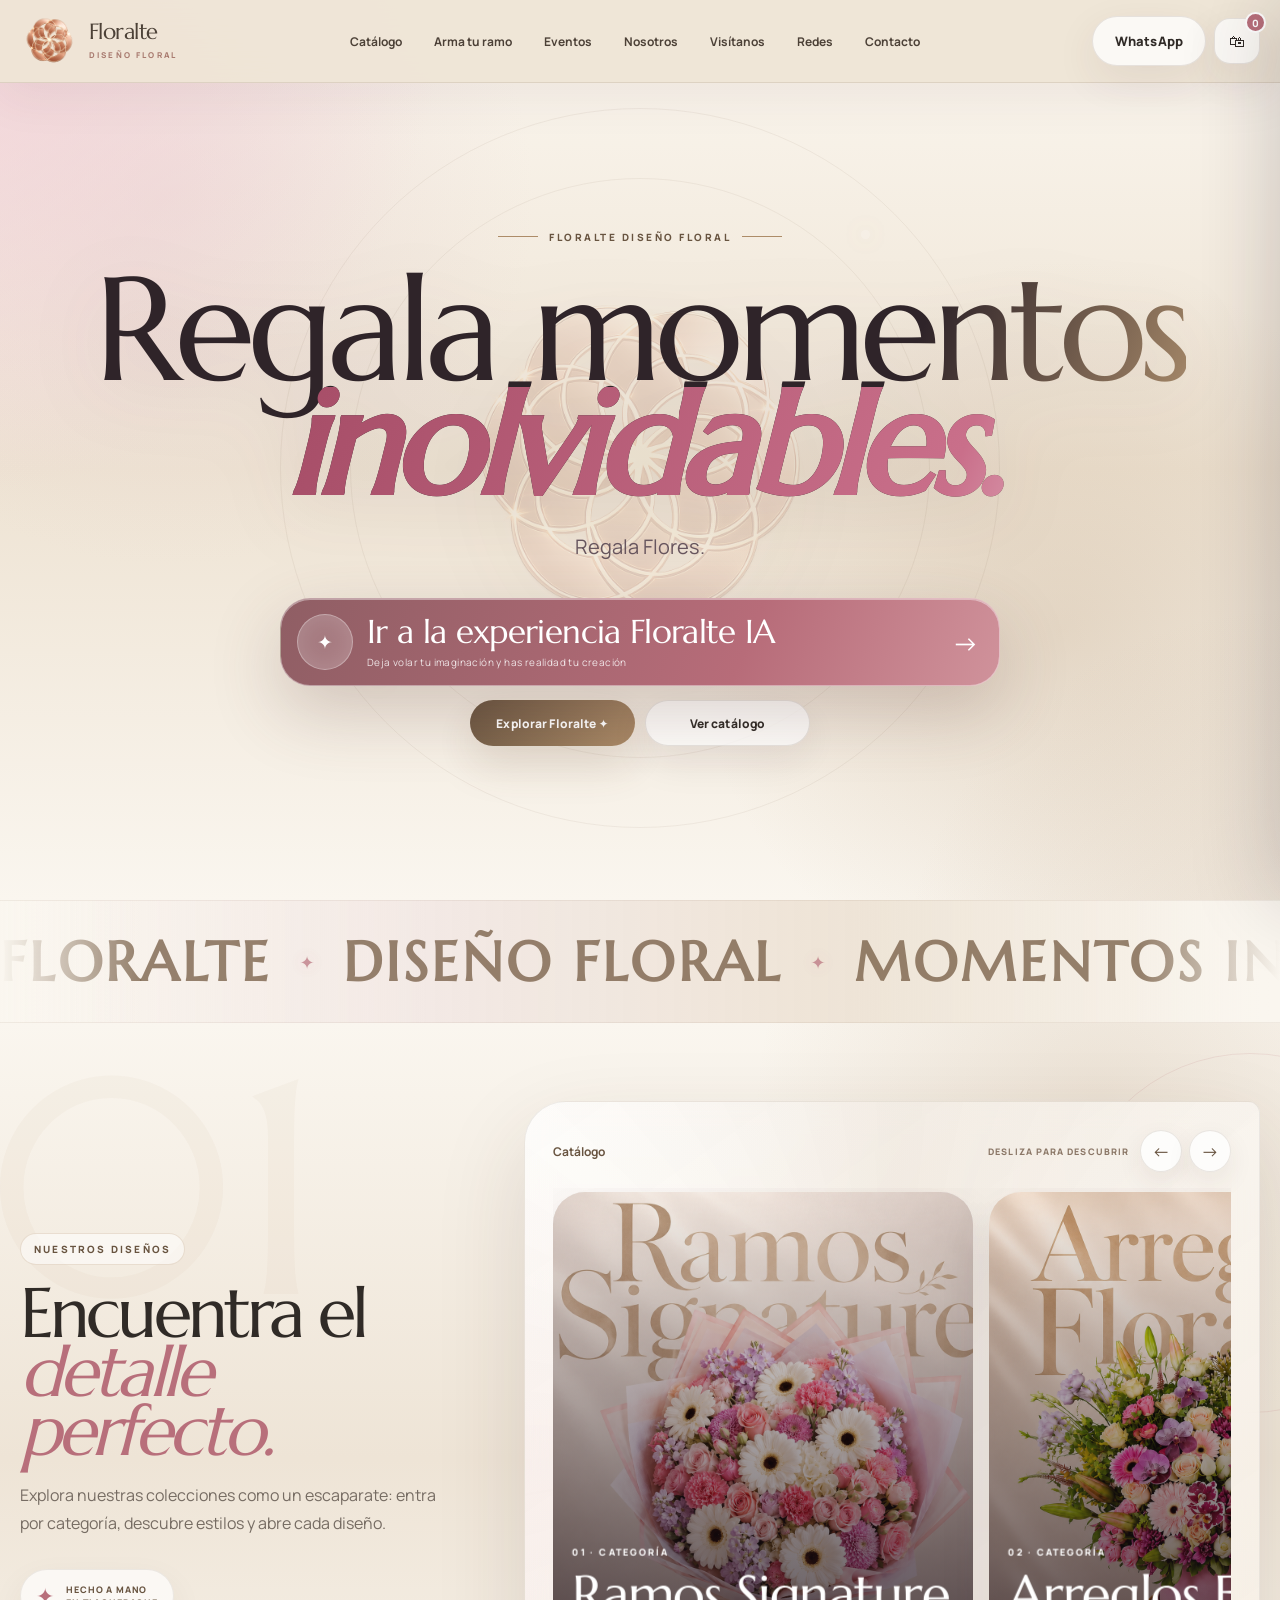
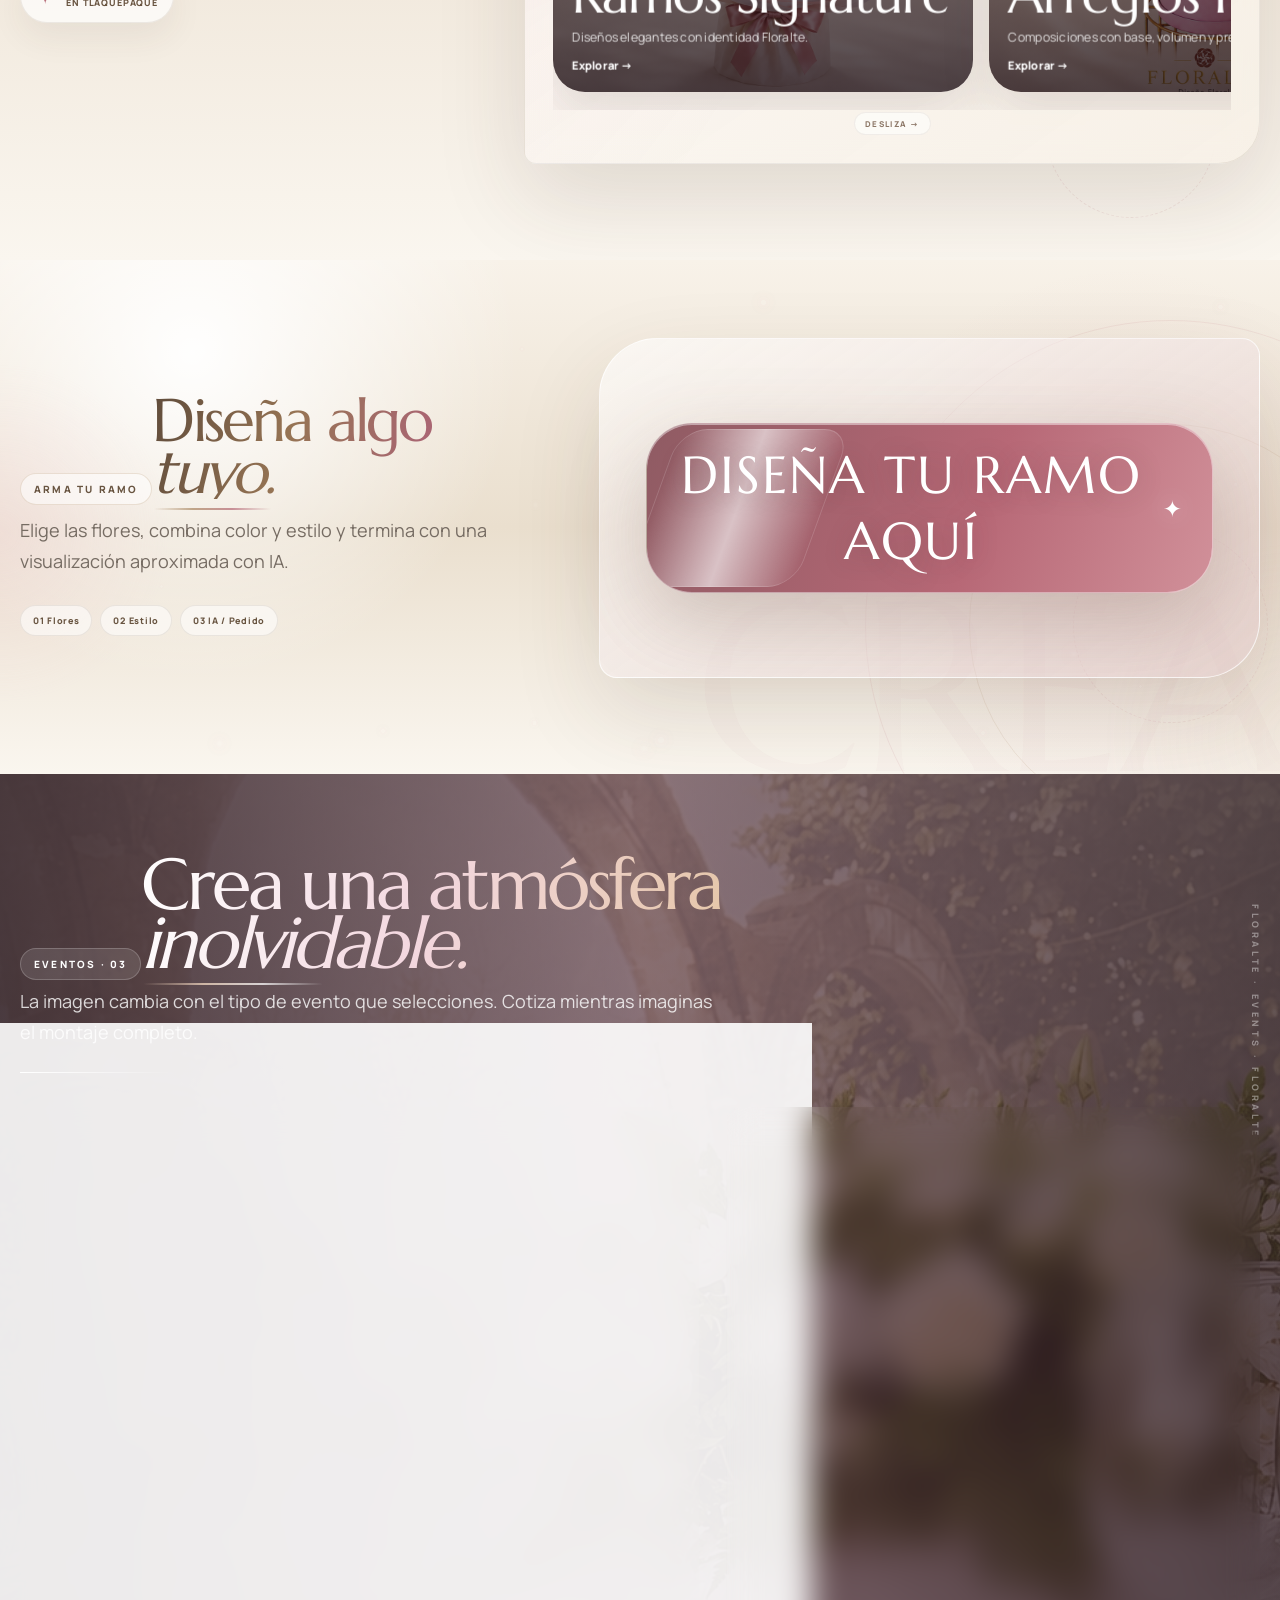
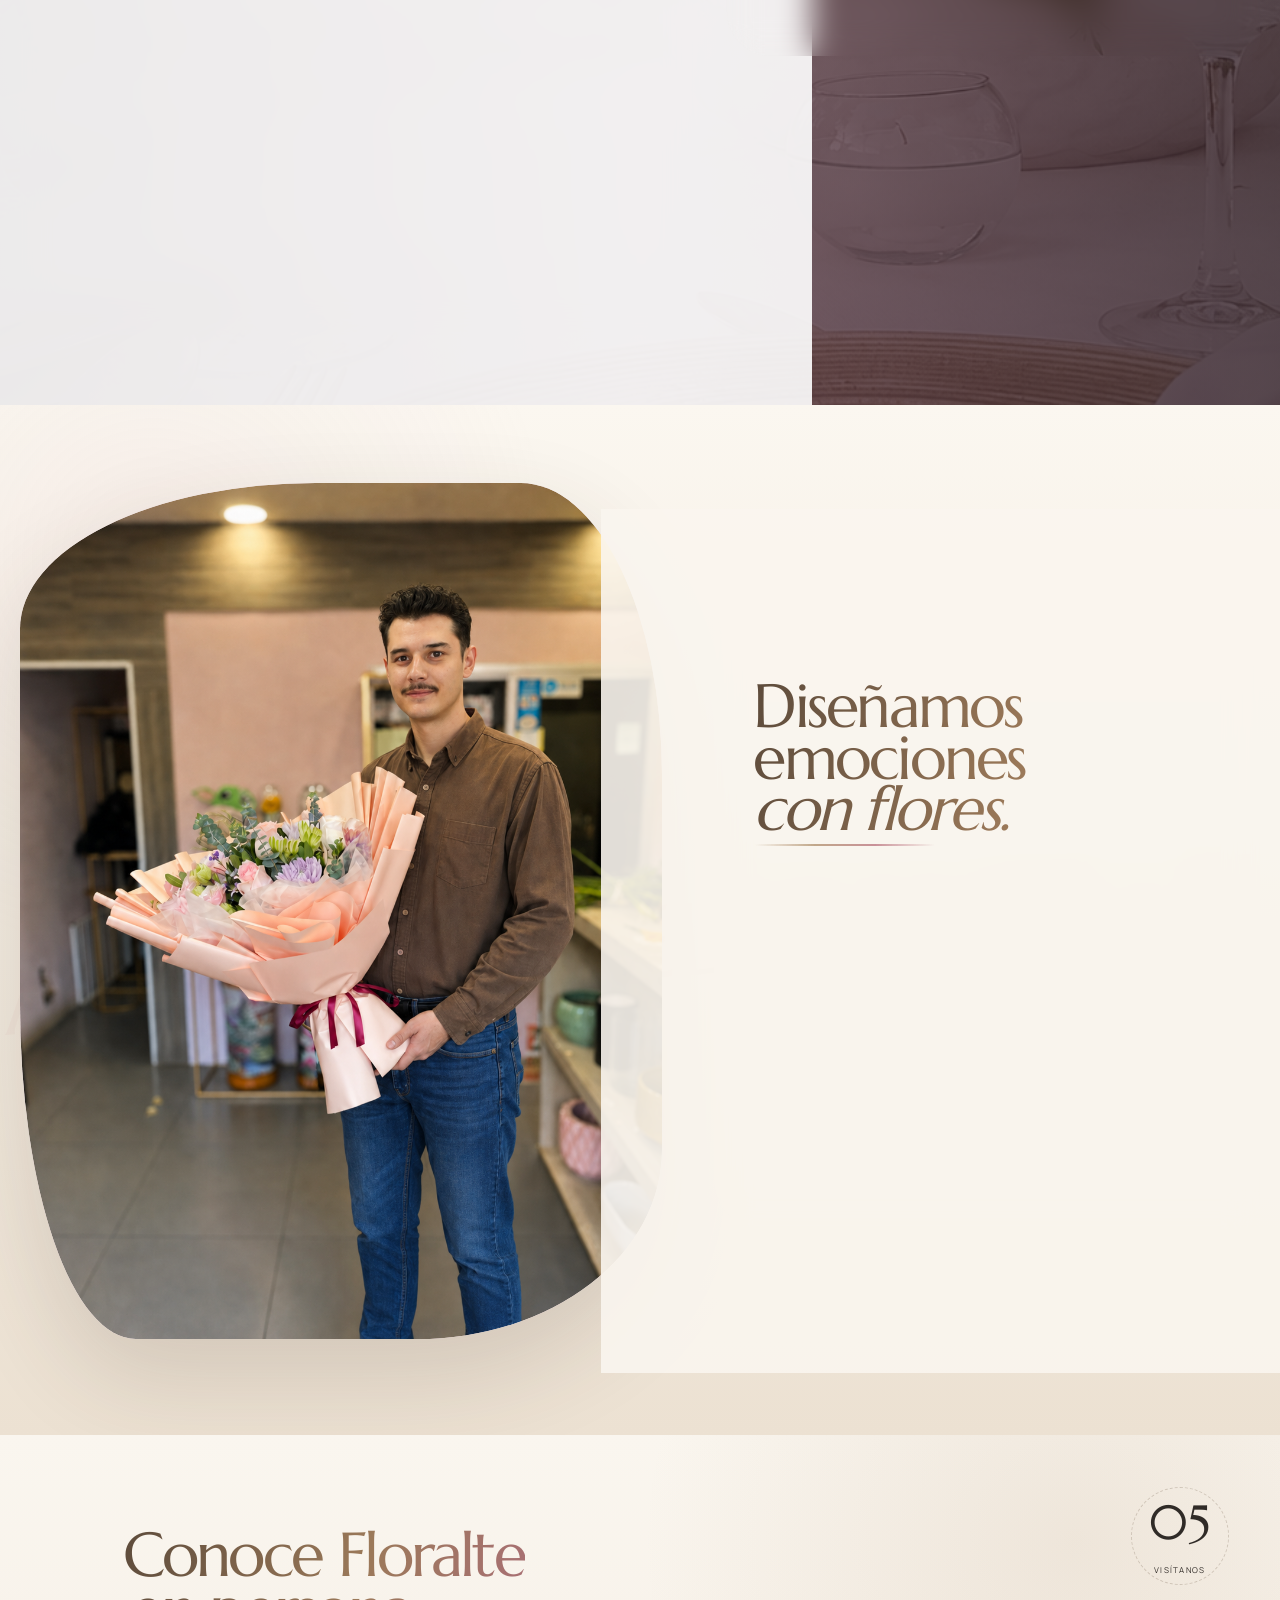
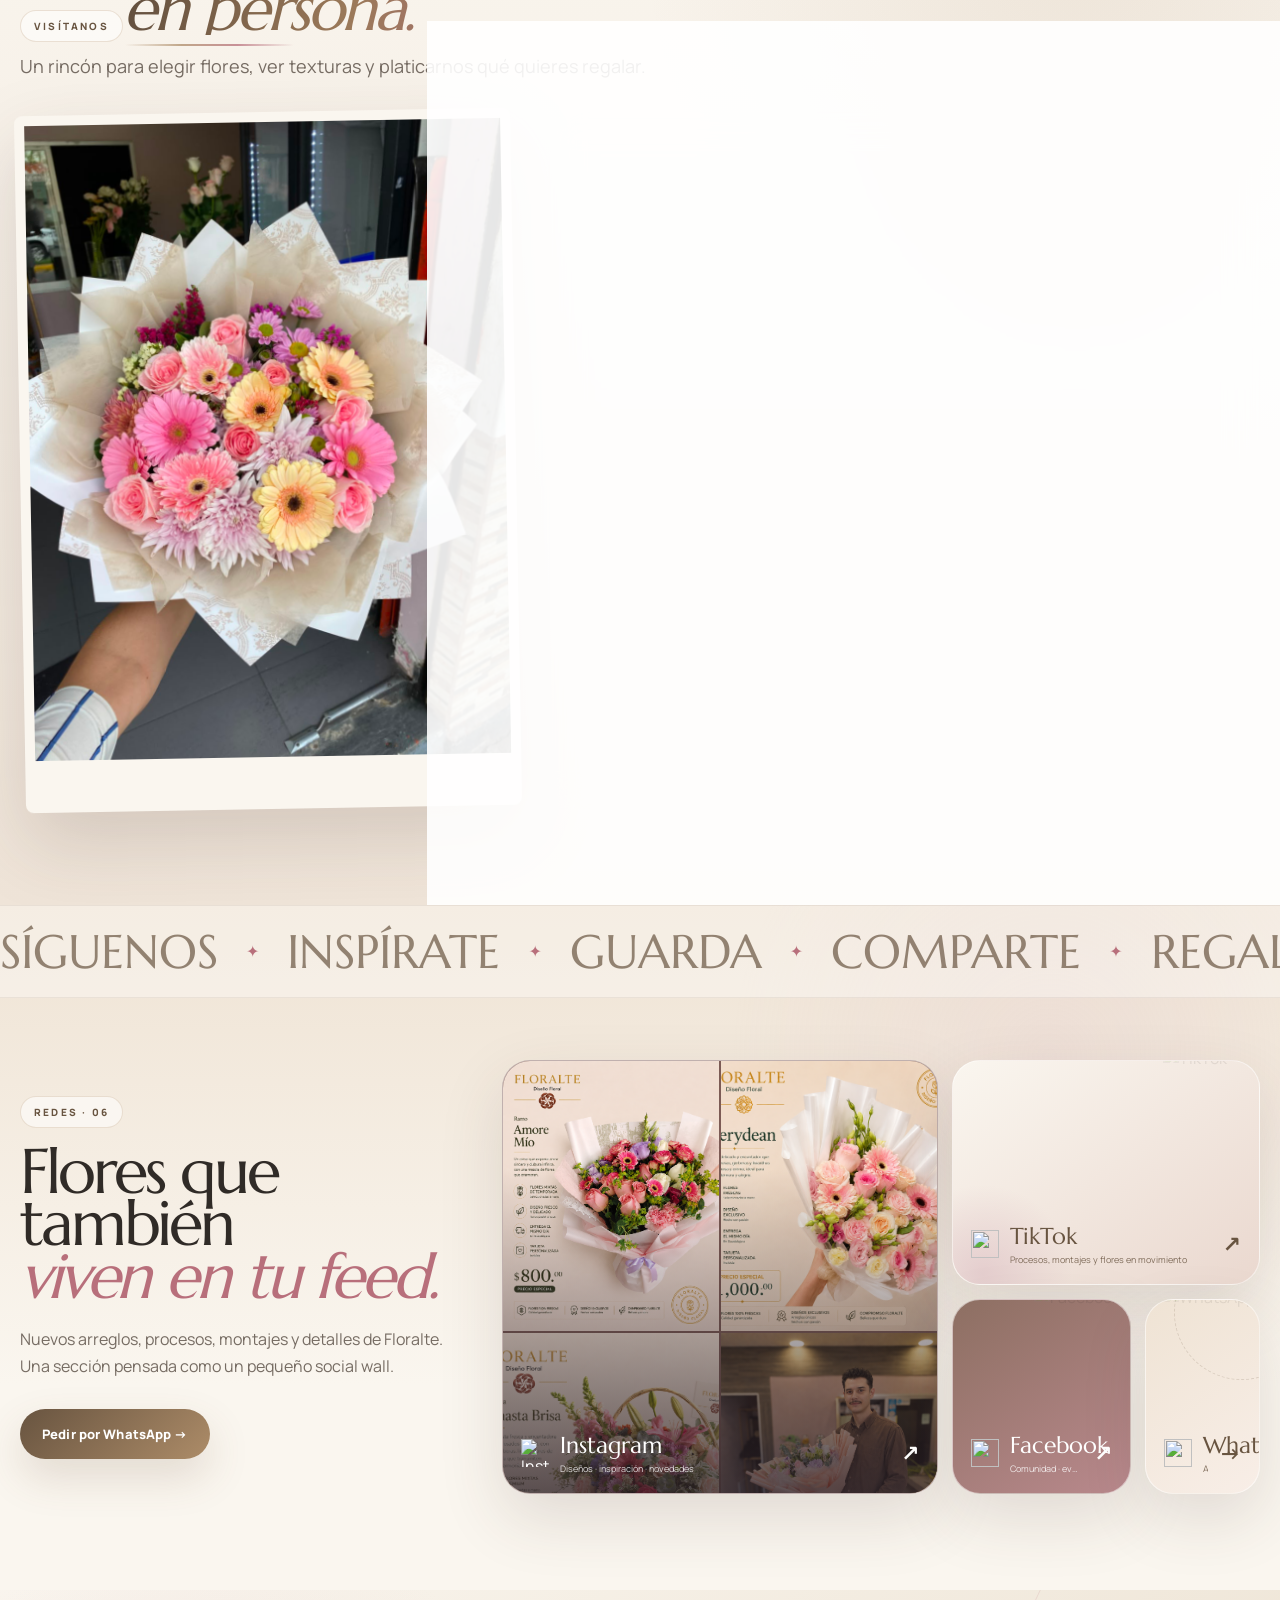
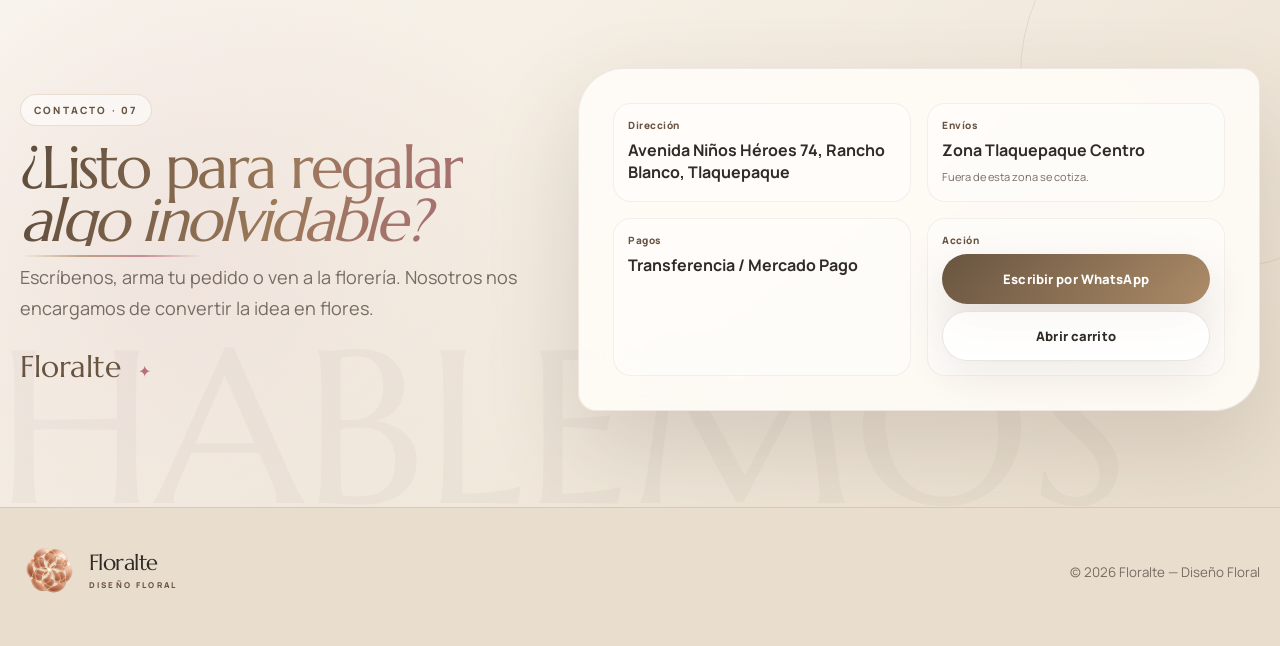
==== commit b7b751e7: "Add files via upload" ====
--- a/index.html
+++ b/index.html
@@ -1047,7 +1047,7 @@
 </section>
 <section class="section section-experimental" id="arma"><div class="arma-rings" aria-hidden="true"><i></i><i></i><i></i></div><div class="arma-word" aria-hidden="true">CREA</div><div class="inner arma-composition"><div class="section-head reveal"><span class="kicker">Arma tu ramo</span><h2>Diseña algo<br><em>tuyo.</em></h2><p>Elige las flores, combina color y estilo y termina con una visualización aproximada con IA.</p><div class="arma-mini-manifest"><span>01 Flores</span><span>02 Estilo</span><span>03 IA / Pedido</span></div></div><div class="builder-launch reveal" id="builderIntro"><button class="design-now design-now-metallic" id="startBuilder" type="button"><span>DISEÑA TU RAMO AQUÍ</span><i>✦</i></button></div><div class="wizard" id="bouquetWizard"><div class="wizard-progress"><div class="step-chip active" data-stepchip="1">1 · Flores</div><div class="step-chip" data-stepchip="2">2 · Estilo</div><div class="step-chip" data-stepchip="3">3 · Finalizar</div></div><div class="wizard-panel active" data-step="1"><div class="flower-group"><div class="flower-group-head"><div><span class="kicker">Flores principales</span><h3>El corazón del ramo</h3></div><p>Rosas, gerberas, girasoles, lisianthus, lilis, hortensias y otras flores protagonistas.</p></div><div class="flowers-grid" id="primaryFlowers"></div></div><div class="flower-group"><div class="flower-group-head"><div><span class="kicker">Flores secundarias</span><h3>Textura, movimiento y detalle</h3></div><p>Flores pequeñas, acentos y follajes para completar la composición.</p></div><div class="flowers-grid" id="secondaryFlowers"></div></div><div class="bouquet-mini-summary" id="floatingSelection"><div><strong id="selectionCount">0 flores seleccionadas</strong><span id="selectionTotal">Total aproximado: $0</span><div class="selection-items" id="selectionItems" aria-live="polite"></div></div><button class="btn btn-primary" id="completeFlowers">Completar selección →</button></div></div><div class="wizard-panel" data-step="2"><div class="flower-group"><div class="flower-group-head"><div><span class="kicker">Estilo del ramo</span><h3>Elige cómo quieres que se vea</h3></div><p>Selecciona entre un estilo francés, más circular y romántico, o un estilo coreano, de una vista y con mayor presencia de envoltura.</p></div><div class="paper-grid" id="paperGrid"></div><div style="display:flex;gap:10px;flex-wrap:wrap;margin-top:22px"><button class="btn btn-soft" data-prev="1">← Volver a flores</button><button class="btn btn-primary" id="completeWrap">Completar estilo →</button></div></div></div><div class="wizard-panel" data-step="3"><div class="final-card"><div><span class="kicker">Tu diseño está listo</span><h3>Ahora hazlo realidad.</h3><p id="finalSummary" style="margin-top:12px"></p><div class="preview-status" id="previewStatus">La visualización IA es aproximada.</div><div class="preview-box" id="previewBox"><img id="previewImg" alt="Vista previa IA del ramo"></div></div><div class="final-actions"><button class="btn btn-primary btn-wide" id="sendBouquet">Enviar pedido a WhatsApp</button><button class="btn btn-soft btn-wide" id="previewBouquet">Visualizar mi ramo con IA ✦</button><small class="ai-limit-note" id="aiLimitNote" aria-live="polite"></small><button class="btn btn-pink btn-wide" id="addBouquetToCart">Agregar mi ramo al carrito 🛍</button><button class="btn btn-soft btn-wide" data-prev="2">← Cambiar estilo</button></div></div></div></div></div></section>
 <section class="section section-experimental" id="eventos"><div class="event-bg" id="eventBg"></div><div class="event-shade"></div><div class="event-vertical-copy" aria-hidden="true">FLORALTE · EVENTS · FLORALTE</div><div class="inner event-content"><div class="section-head reveal"><span class="kicker">Eventos · 03</span><h2>Crea una atmósfera<br><em>inolvidable.</em></h2><p>La imagen cambia con el tipo de evento que selecciones. Cotiza mientras imaginas el montaje completo.</p><div class="event-line"></div></div><div class="event-layout"><div class="panel reveal"><h3>Datos del evento</h3><div class="grid-2"><div class="stack"><label class="label">Tipo de evento</label><select class="field" id="eTipo"><option>Boda</option><option>XV años</option><option>Cumpleaños</option><option>Empresarial</option><option>Otro</option></select></div><div class="stack"><label class="label">Fecha</label><input class="field" id="eFecha" type="date"></div><div class="stack"><label class="label">Mesas</label><input class="field" id="eMesas" type="number" min="0" value="10"></div><div class="stack"><label class="label">Personas</label><input class="field" id="ePersonas" type="number" min="0" value="100"></div><div class="stack" style="grid-column:1/-1"><label class="label">Ubicación o salón</label><input class="field" id="eLugar" placeholder="Ej. Tlaquepaque, salón X"></div></div><div class="divider"></div><h3 style="font-size:28px">Servicios</h3><div class="services" id="servicesList"></div><div class="divider"></div><div class="stack"><label class="label">Notas</label><textarea class="field" id="eNotas" rows="4" placeholder="Colores, estilo, referencias, horario de montaje…"></textarea><button class="btn btn-primary btn-wide" id="sendEvent">Enviar para cotizar</button></div></div><div class="panel reveal"><h3>Jardinería</h3><p>Decoración, plantas, macetas, mantenimiento y ambientación floral para hogares y eventos.</p><div class="divider"></div><div class="stack"><label class="label">¿Qué necesitas?</label><select class="field" id="jTipo"><option>Decoración de jardinería</option><option>Mantenimiento / poda</option><option>Plantas + macetas</option><option>Jardín para evento</option></select></div><div class="stack" style="margin-top:12px"><label class="label">Ubicación</label><input class="field" id="jLugar" placeholder="Ej. Zapopan, Col. X"></div><div class="stack" style="margin-top:12px"><label class="label">Detalles</label><textarea class="field" id="jNotas" rows="6" placeholder="Medidas, estilo, presupuesto…"></textarea></div><button class="btn btn-soft btn-wide" id="sendGarden" style="margin-top:12px">Cotizar jardinería</button></div></div></div></section>
-<section class="section section-experimental" id="nosotros"><div class="about-ribbon" aria-hidden="true">ARTESANAL · ELEGANTE · FLORALTE · ARTESANAL · ELEGANTE · FLORALTE</div><div class="inner"><div class="about-layout"><div class="about-photo reveal"><img src="images/floreria.png" alt="Florería Floralte"><span class="photo-badge">Desde Tlaquepaque<br><b>con detalle</b></span></div><div class="about-copy reveal"><span class="about-index">04</span><span class="kicker">Sobre nosotros</span><h2>Diseñamos emociones<br><em>con flores.</em></h2><p>Floralte nace de la pasión por convertir flores, texturas y color en momentos que permanecen. Cada pieza se trabaja de forma artesanal, cuidando la selección, el equilibrio y la presentación.</p><div class="facts"><div class="fact"><strong>Hecho a mano</strong><span>Composiciones únicas</span></div><div class="fact"><strong>Diseño premium</strong><span>Detalles cuidados</span></div><div class="fact"><strong>Eventos</strong><span>Montajes personalizados</span></div><div class="fact"><strong>Tlaquepaque</strong><span>Atención local</span></div></div></div></div></div></section>
+<section class="section section-experimental" id="nosotros"><div class="about-ribbon" aria-hidden="true">ARTESANAL · ELEGANTE · FLORALTE · ARTESANAL · ELEGANTE · FLORALTE</div><div class="inner"><div class="about-layout"><div class="about-photo reveal"><img src="images/floreria.png" alt="Florería Floralte"></span></div><div class="about-copy reveal"><span class="about-index">04</span><span class="kicker">Sobre nosotros</span><h2>Diseñamos emociones<br><em>con flores.</em></h2><p>Floralte nace de la pasión por convertir flores, texturas y color en momentos que permanecen. Cada pieza se trabaja de forma artesanal, cuidando la selección, el equilibrio y la presentación.</p><div class="facts"><div class="fact"><strong>Hecho a mano</strong><span>Composiciones únicas</span></div><div class="fact"><strong>Diseño premium</strong><span>Detalles cuidados</span></div><div class="fact"><strong>Eventos</strong><span>Montajes personalizados</span></div><div class="fact"><strong>Tlaquepaque</strong><span>Atención local</span></div></div></div></div></div></section>
 <section class="section section-experimental" id="visitanos"><div class="visit-stamp" aria-hidden="true"><span>05</span><small>VISÍTANOS</small></div><div class="inner"><div class="section-head reveal"><span class="kicker">Visítanos</span><h2>Conoce Floralte<br><em>en persona.</em></h2><p>Un rincón para elegir flores, ver texturas y platicarnos qué quieres regalar.</p></div><div class="visit-layout"><div class="shop-photo reveal"><img src="images/tia.jpeg" alt="Floralte"><div class="shop-photo-caption">Rancho Blanco · Tlaquepaque</div></div><div class="panel reveal"><span class="map-kicker">ENCUÉNTRANOS</span><h3>Floralte</h3><p>Avenida Niños Héroes 74, Rancho Blanco, Tlaquepaque.</p><div class="divider"></div><iframe class="map" src="https://www.google.com/maps/embed?pb=!1m18!1m12!1m3!1d3733.7771894728116!2d-103.31943022570525!3d20.63793680108909!2m3!1f0!2f0!3f0!3m2!1i1024!2i768!4f13.1!3m3!1m2!1s0x8428b38eaf99c163%3A0xfeb328af41e401dc!2sFlorer%C3%ADa%20Floralte!5e0!3m2!1sen!2smx!4v1766874176529!5m2!1sen!2smx" loading="lazy" title="Mapa Floralte"></iframe><button class="btn btn-primary btn-wide" id="visitWA" style="margin-top:12px">Avisar que voy a visitar</button></div></div></div></section>
 
 <section class="section section-experimental" id="redes">
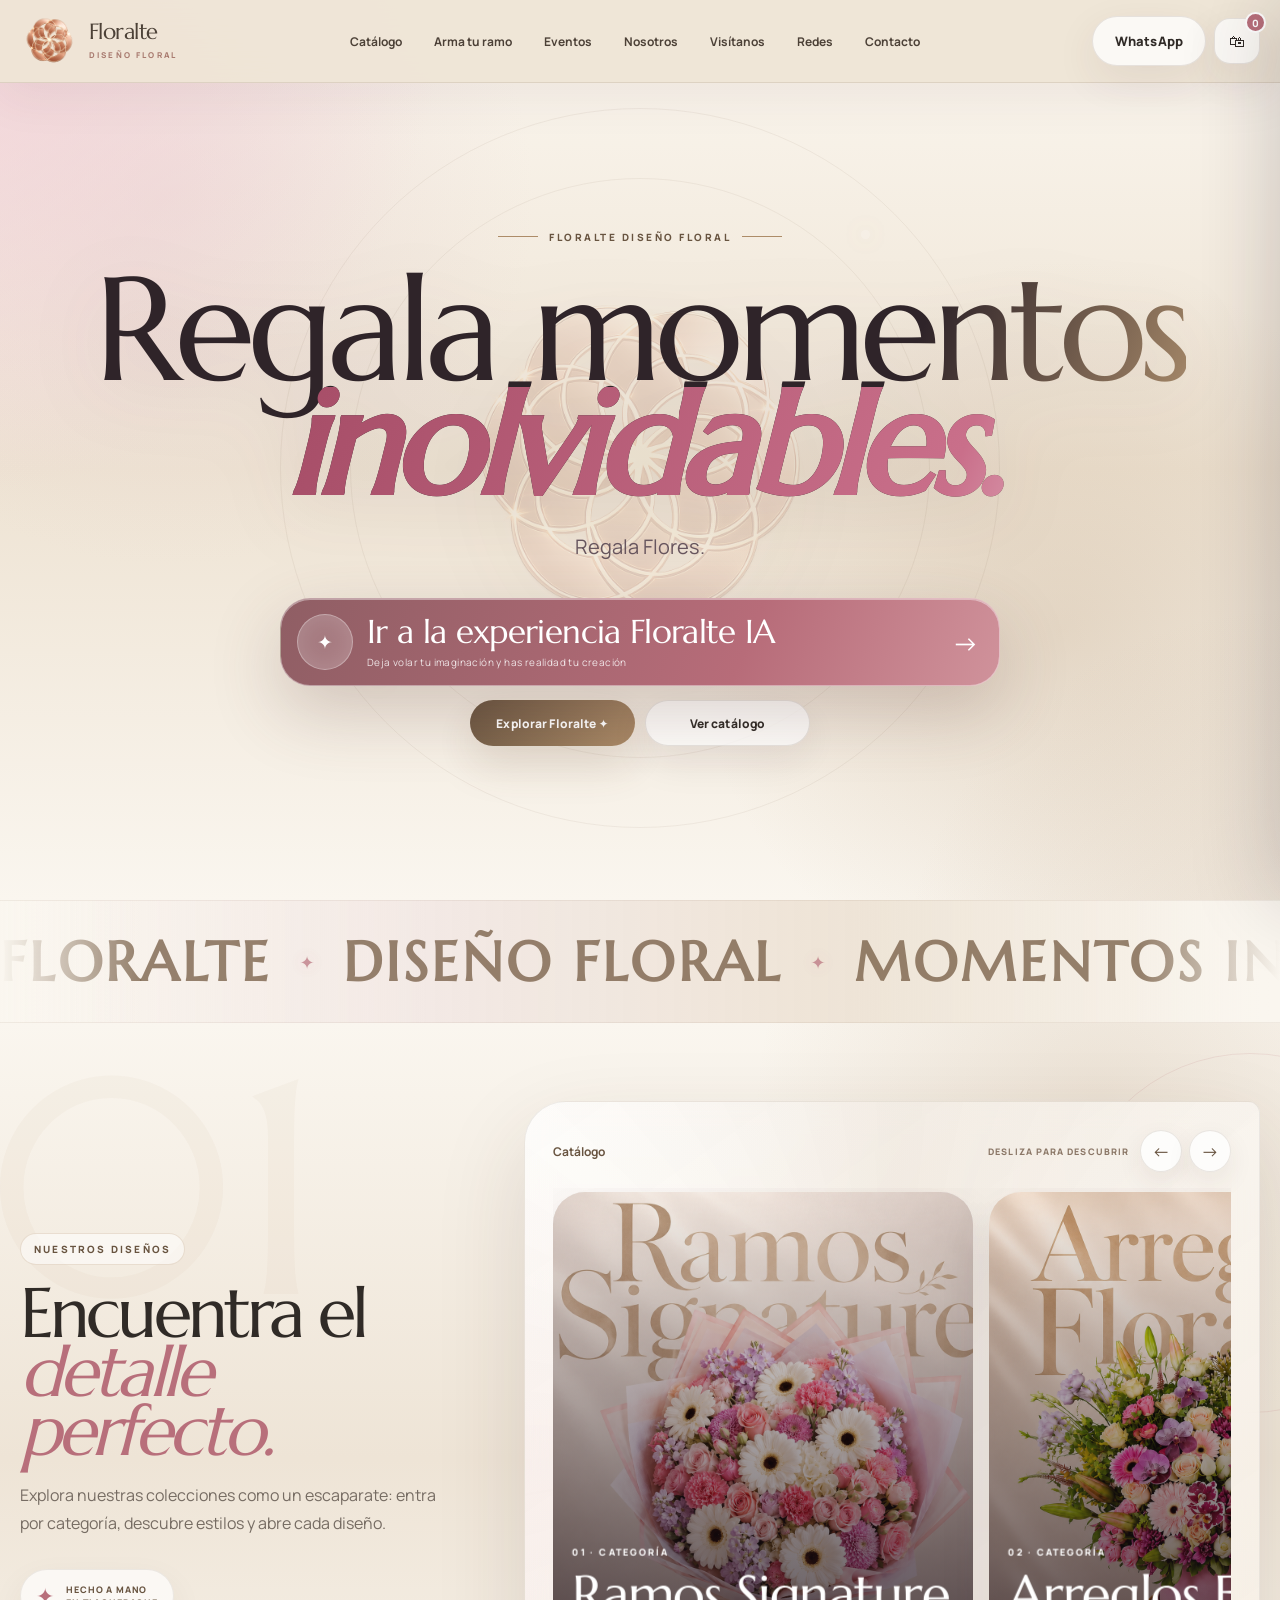
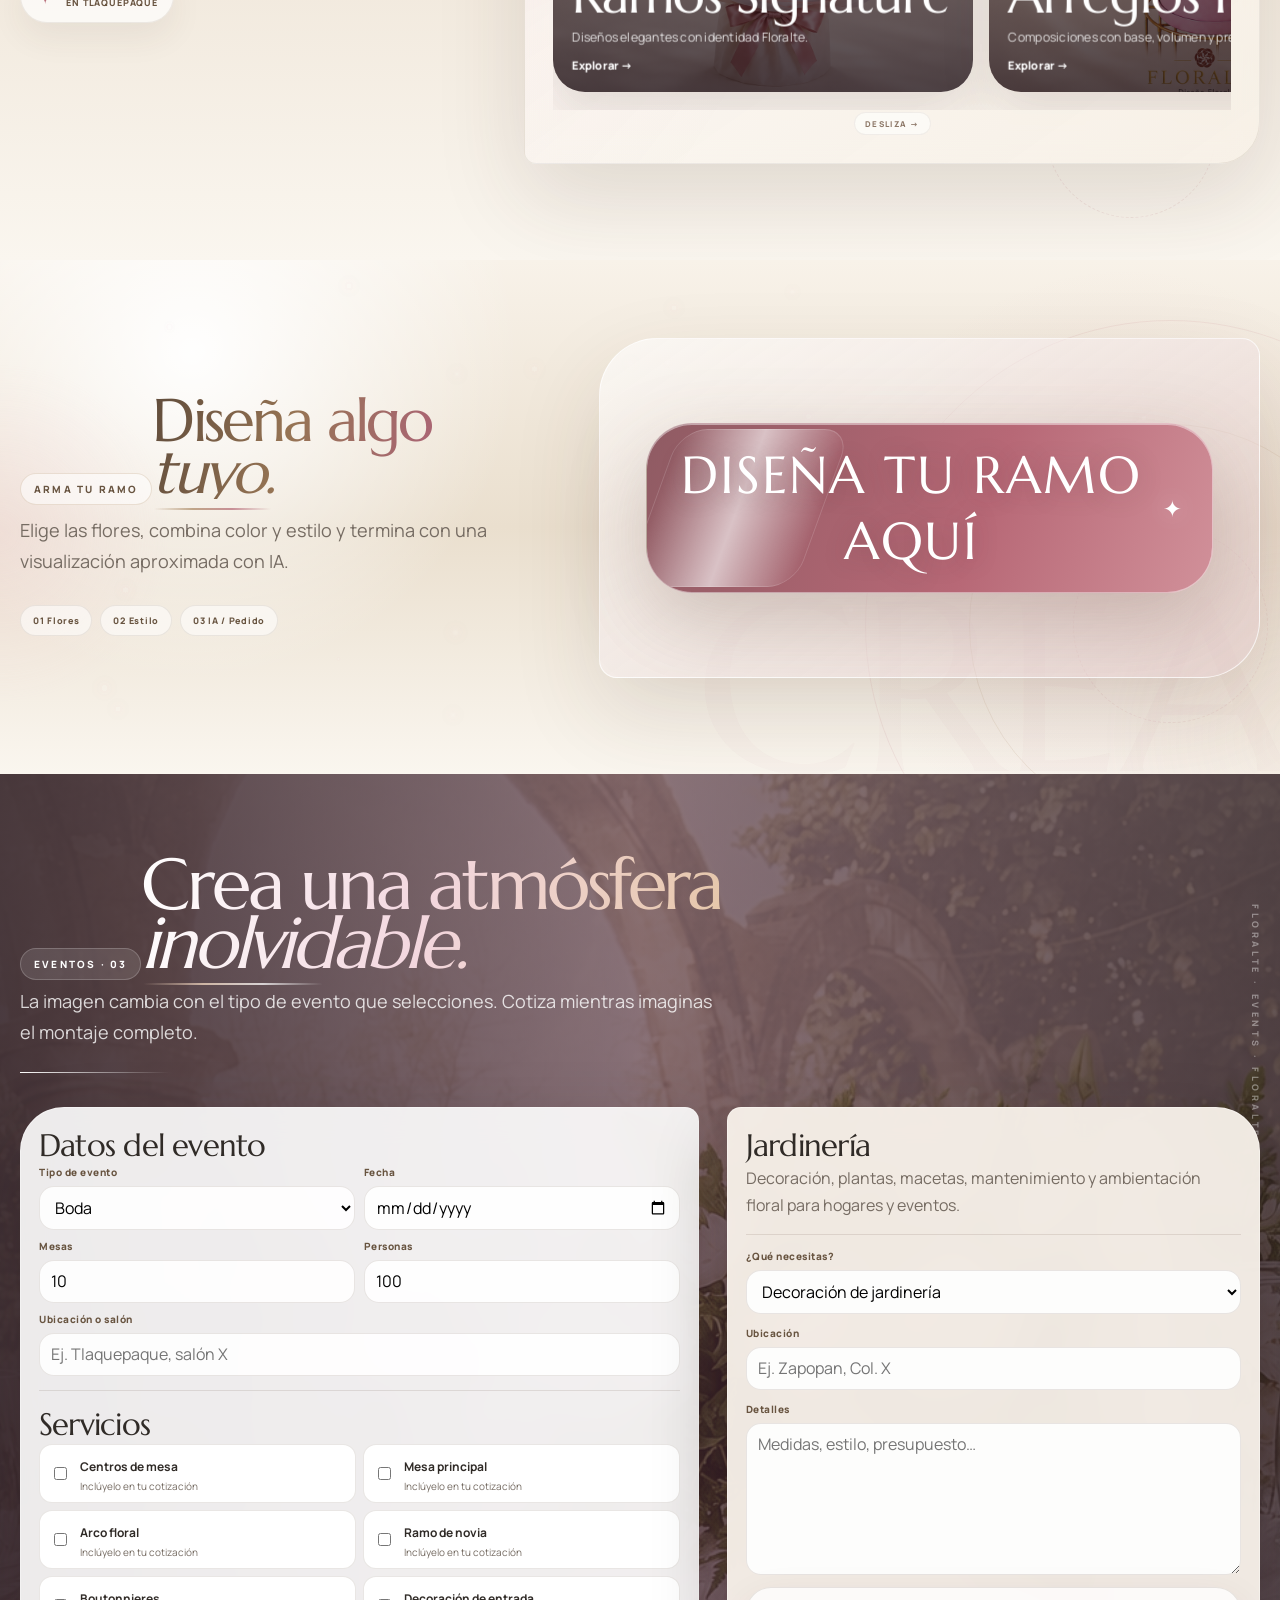
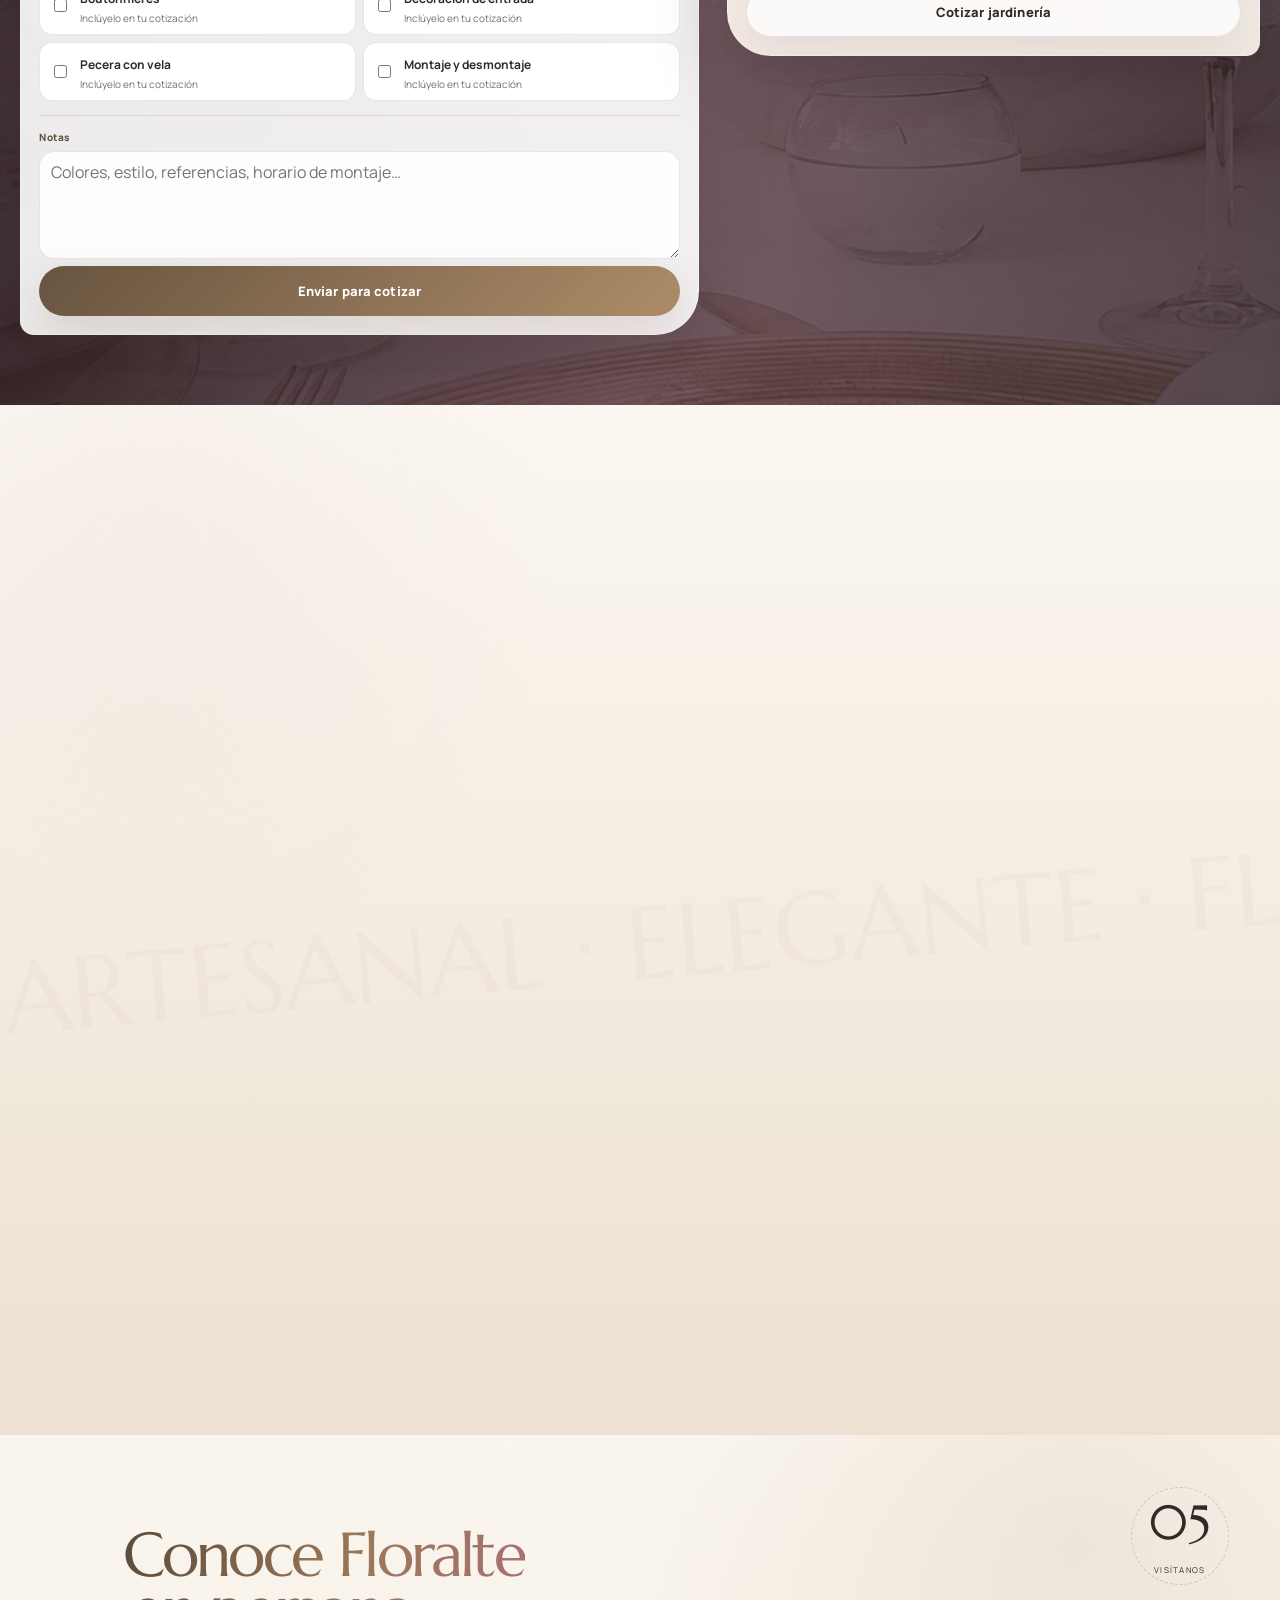
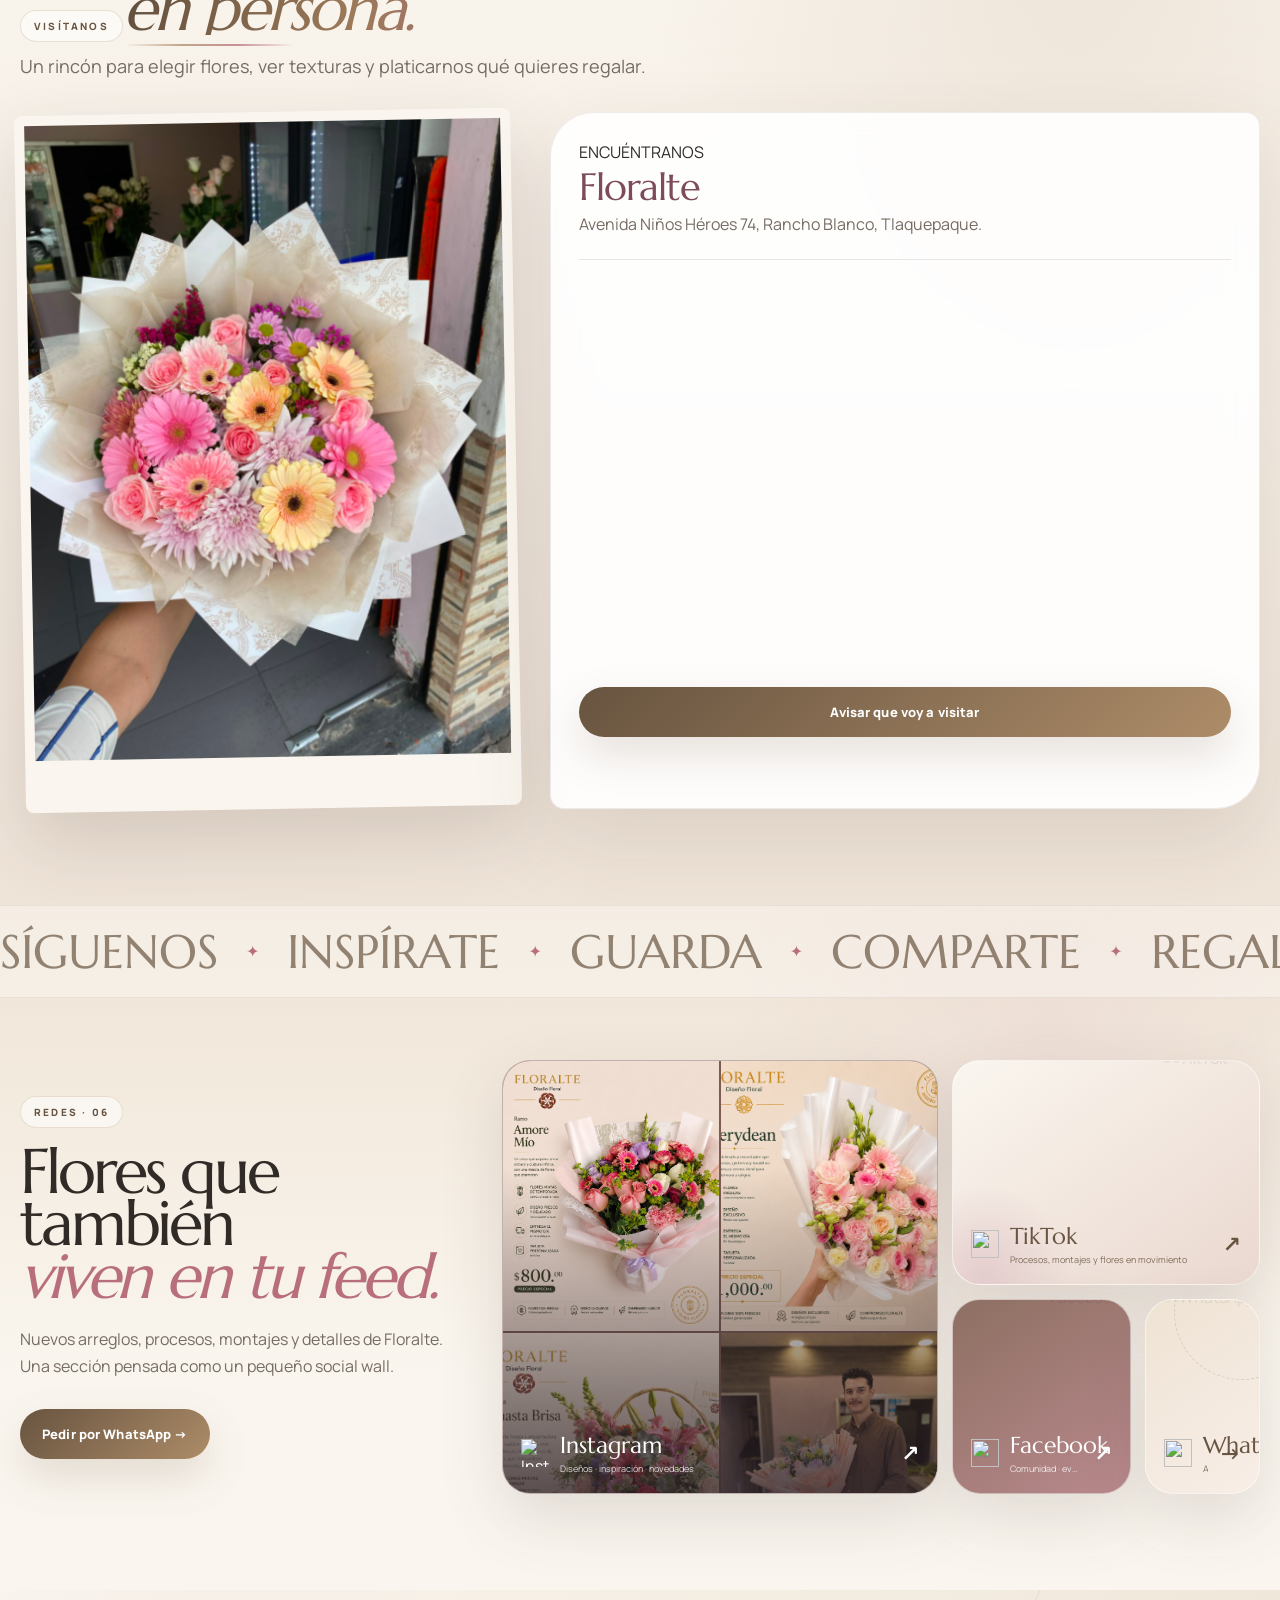
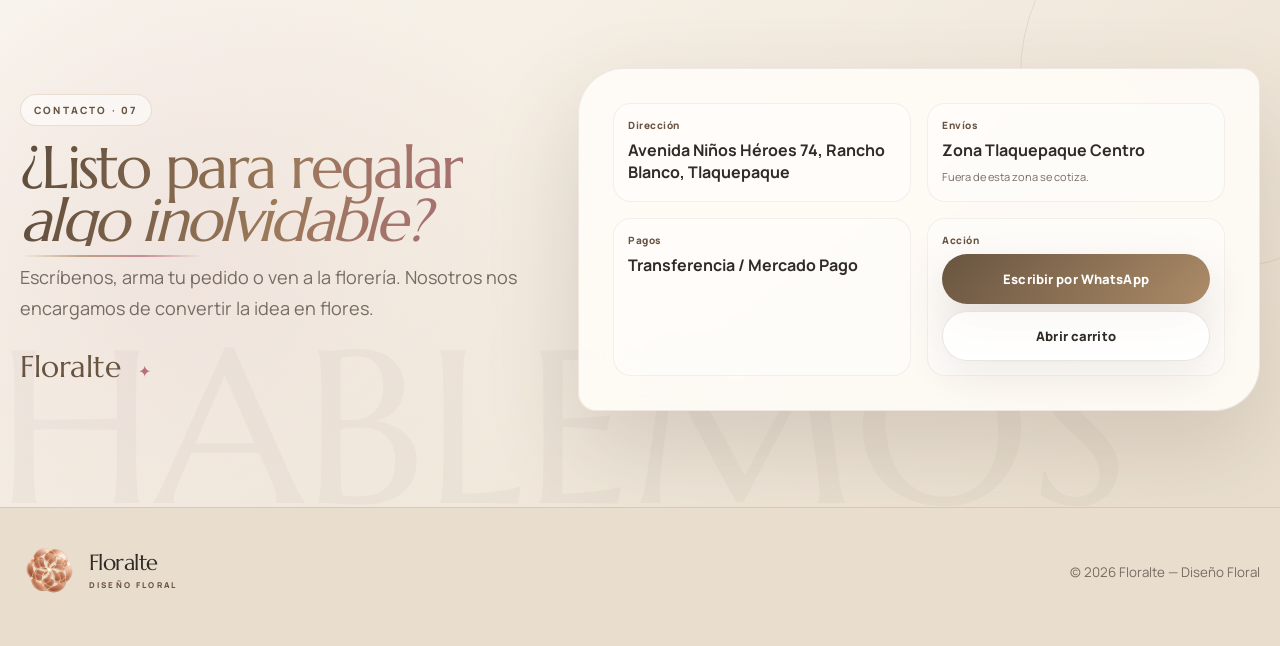
==== commit dca625ab: "Add files via upload" ====
--- a/index.html
+++ b/index.html
@@ -1137,10 +1137,11 @@
   {id:"rf12",name:"Princesa de Rosas",price:1800,img:"images/rf12.png",desc:""},
   {id:"rf13",name:"Aurora de verano",price:750,img:"images/rf13.png",desc:""},
   {id:"rf14",name:"Brisa de colores",price:400,img:"images/rf14.png",desc:""},
-  {id:"rf15",name:"Rosé de ensueño",price:950,img:"images/rf15.png",desc:""},
-  {id:"rf16",name:"Brisa Vainilla",price:400,img:"images/rf16.png",desc:""},
+  {id:"rf19",name:"Brisa Vainilla",price:400,img:"images/rf19.png",desc:""},
+  {id:"rf16",name:"Rosé de Ensueño",price:950,img:"images/rf16.png",desc:""},
   {id:"rf17",name:"Azurea Celeste",price:2800,img:"images/rf17.png",desc:""},
   {id:"rf18",name:"Carmesí Rosé",price:780,img:"images/rf18.png",desc:""},
+  {id:"rf20",name:"Nube Rosada",price:780,img:"images/rf20.png",desc:""},
 
 ];
 
@@ -1204,7 +1205,7 @@
 const allProducts=catalog.flatMap(c=>c.subcategories.flatMap(s=>s.products.map(p=>({...p,category:c.name,categoryId:c.id,subcategory:s.name,subcategoryId:s.id}))));
 
 const flowers=[
-{id:"rosaComún",group:"primary",name:"Rosa",price:30,colors:["Roja","Rosa","Blanca","Amarilla","Naranja","Lila"],img:"images/roscom.jpg",images:{Roja:"images/rosroj.jpg",Rosa:"images/rosros.jpg",Blanca:"images/rosblan.jpg",Amarilla:"images/rosam.jpg",Naranja:"images/rosnar.gif",Lila:"images/roslil.png"}},
+ {id:"rosaComún",group:"primary",name:"Rosa Común",price:30,colors:["Roja","Rosa","Blanca","Amarilla","Lila"],img:"rcroj.png",images:{Roja:"images/rcroj.png",Rosa:"images/rcros.png",Blanca:"images/rcbl.png",Amarilla:"images/rcam.png",Lila:"images/rcmo.png"}},
  {id:"rosa",group:"primary",name:"Rosa",price:45,colors:["Roja","Rosa","Blanca","Amarilla","Naranja","Lila"],img:"images/rosroj.jpg",images:{Roja:"images/rosroj.jpg",Rosa:"images/rosros.jpg",Blanca:"images/rosblan.jpg",Amarilla:"images/rosam.jpg",Naranja:"images/rosnar.gif",Lila:"images/roslil.png"}},
  {id:"rosaPremium",group:"primary",name:"Rosa Premium",price:90,colors:["Acapella"],img:"images/rosac.jpg",images:{Acapella:"images/rosac.jpg"}},
  {id:"gerbera",group:"primary",name:"Gerbera",price:50,colors:["Rosa","Roja","Naranja","Amarilla","Blanca"],img:"images/gerros.jpg",images:{Roja:"images/gerroj.jpg",Rosa:"images/gerros.jpg",Blanca:"images/gerblan.jpg",Amarilla:"images/gerama.jpg",Naranja:"images/gernar.jpg"}},
@@ -1225,8 +1226,8 @@
  {id:"hypericum",group:"secondary",name:"Hypericum",price:40,colors:[],img:"images/hype.gif"},
  {id:"ornithogalum",group:"secondary",name:"Ornithogalum",price:100,colors:[],img:"images/orni.png"},
  {id:"clavel",group:"secondary",name:"Clavel",price:20,colors:["Rojo","Rosa","Blanco"],img:"images/claroj.jpg",images:{Rojo:"images/claroj.jpg",Rosa:"images/claros.jpg",Blanco:"images/clablan.jpg"}},
- {id:"tulipan",group:"primary",name:"Tulipán",price:120,colors:["Rojo", "Rosa", "Amarillo", "Blanco", "Lila"],img:"images/tulip.png"},
- {id:"alelí",group:"secondary",name:"Alelí",price:35,colors:["Blanco","Rosa","Lila"],img:"images/aleli.png"},
+ {id:"tulipan",group:"primary",name:"Tulipán",price:120,colors:["Rojo", "Rosa", "Amarillo", "Blanco", "Lila"],img:"images/tulro.png",images:{Roja:"images/tulro.png",Rosa:"images/tulros.png",Blanco:"images/tulbl.png",Amarillo:"images/tulam.png",Lila:"images/tulmo.png"}},
+ {id:"alelí",group:"secondary",name:"Alelí",price:35,colors:["Blanco","Lila"],img:"images/alebl.png",images:{Blanco:"images/alebl.png",Lila:"images/alm.png"}},
  
 ];
 const paperTypes=[
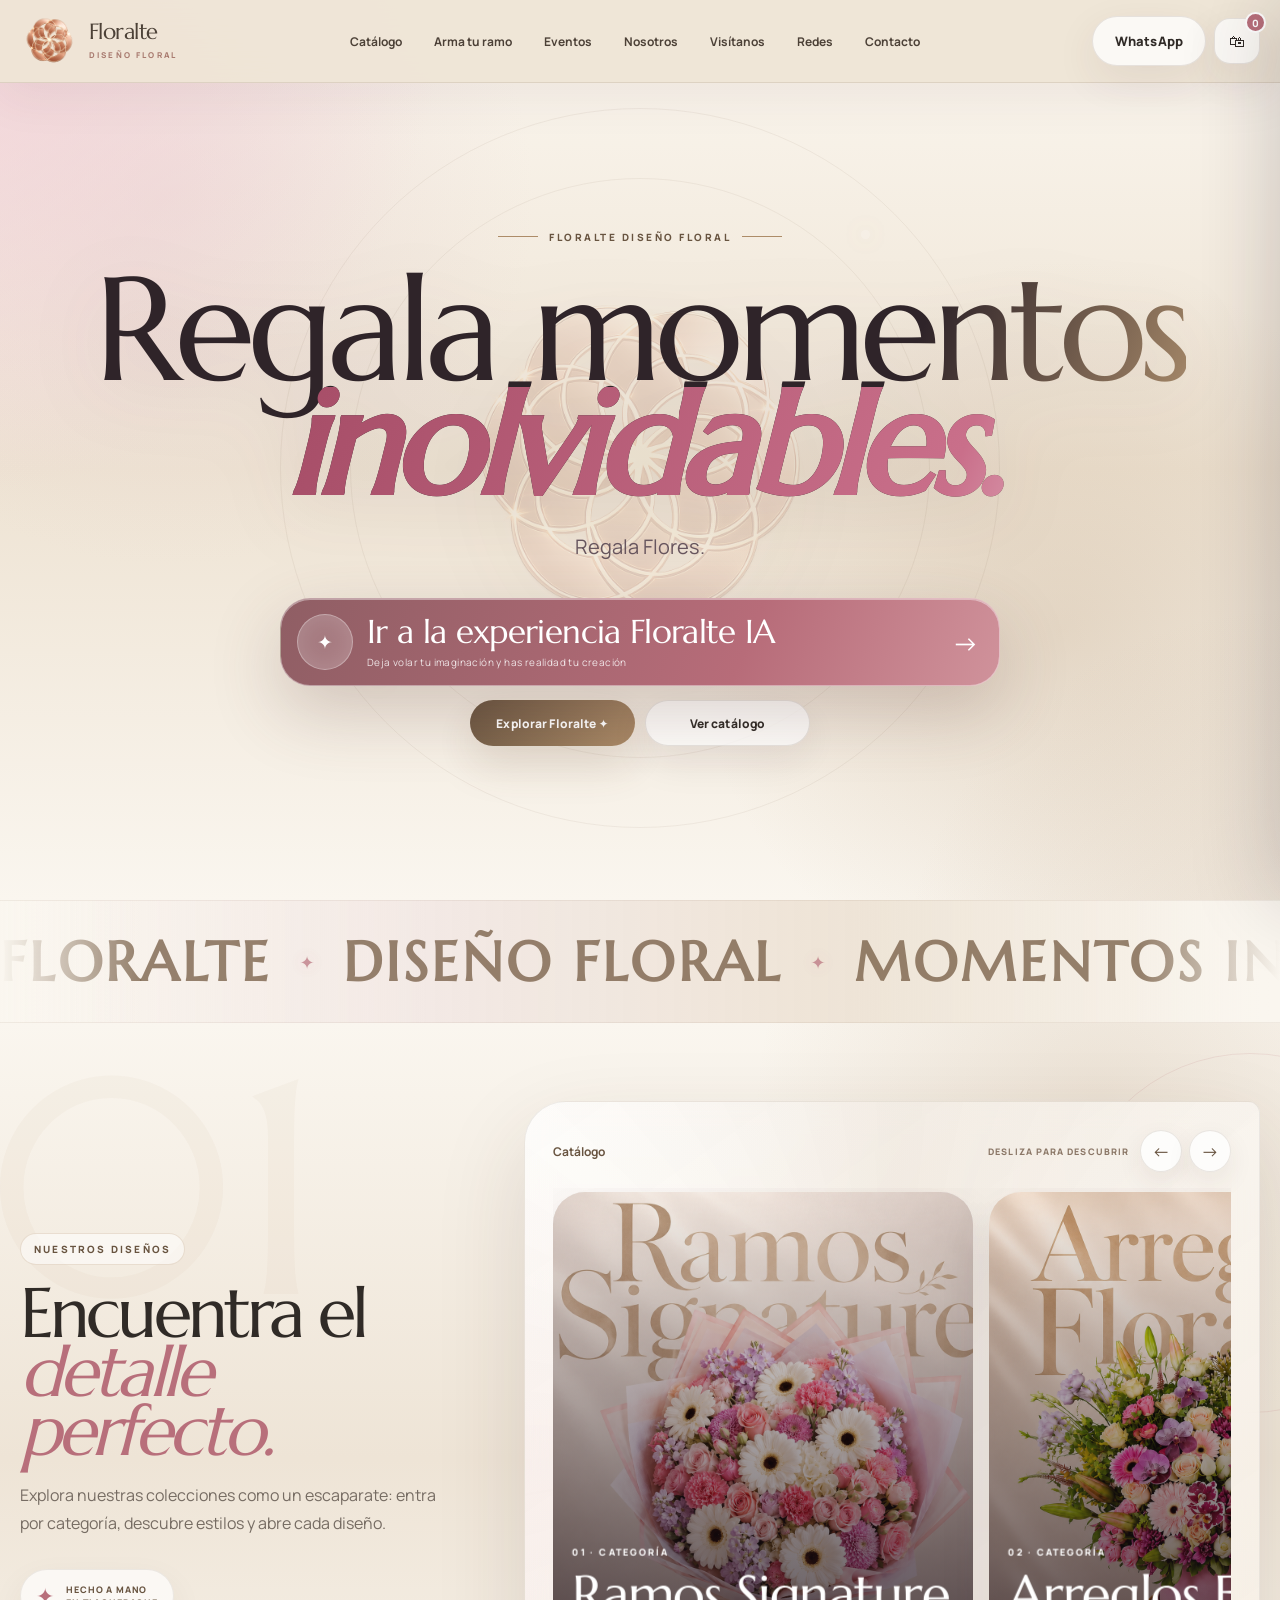
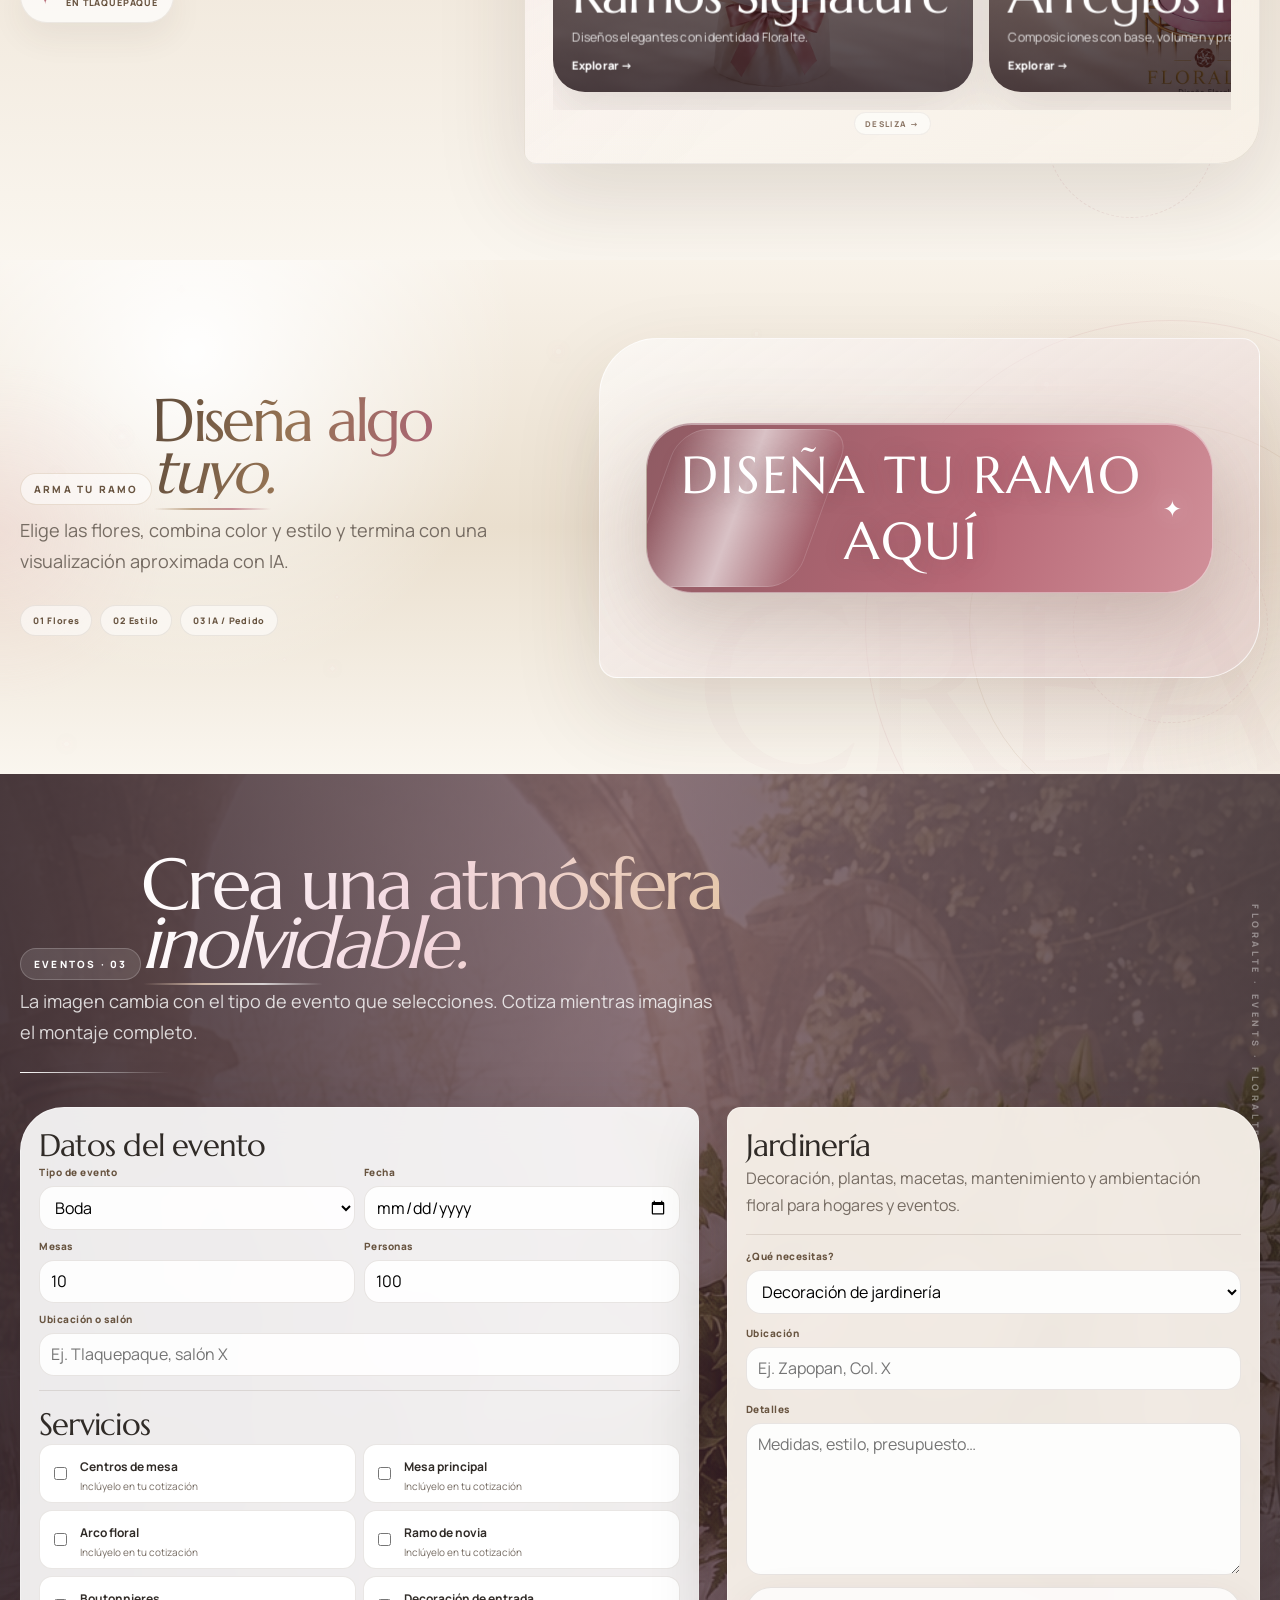
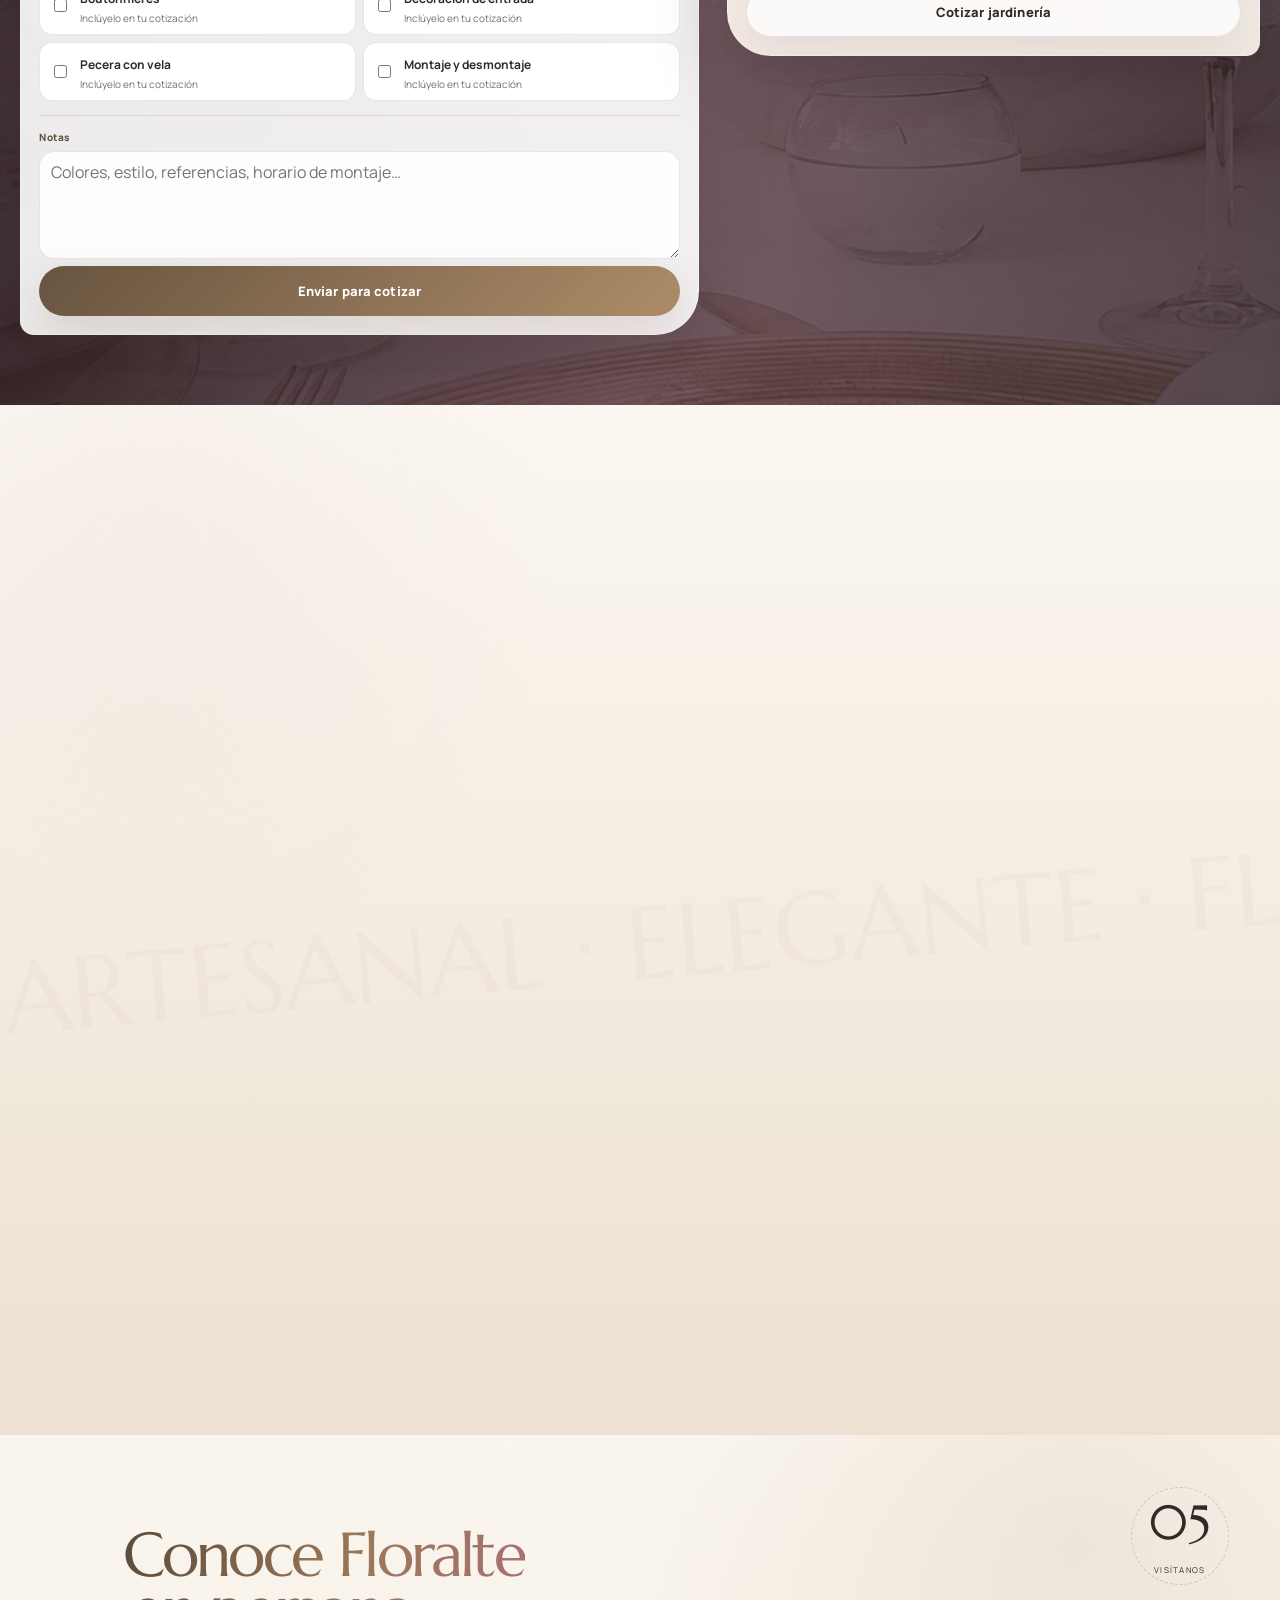
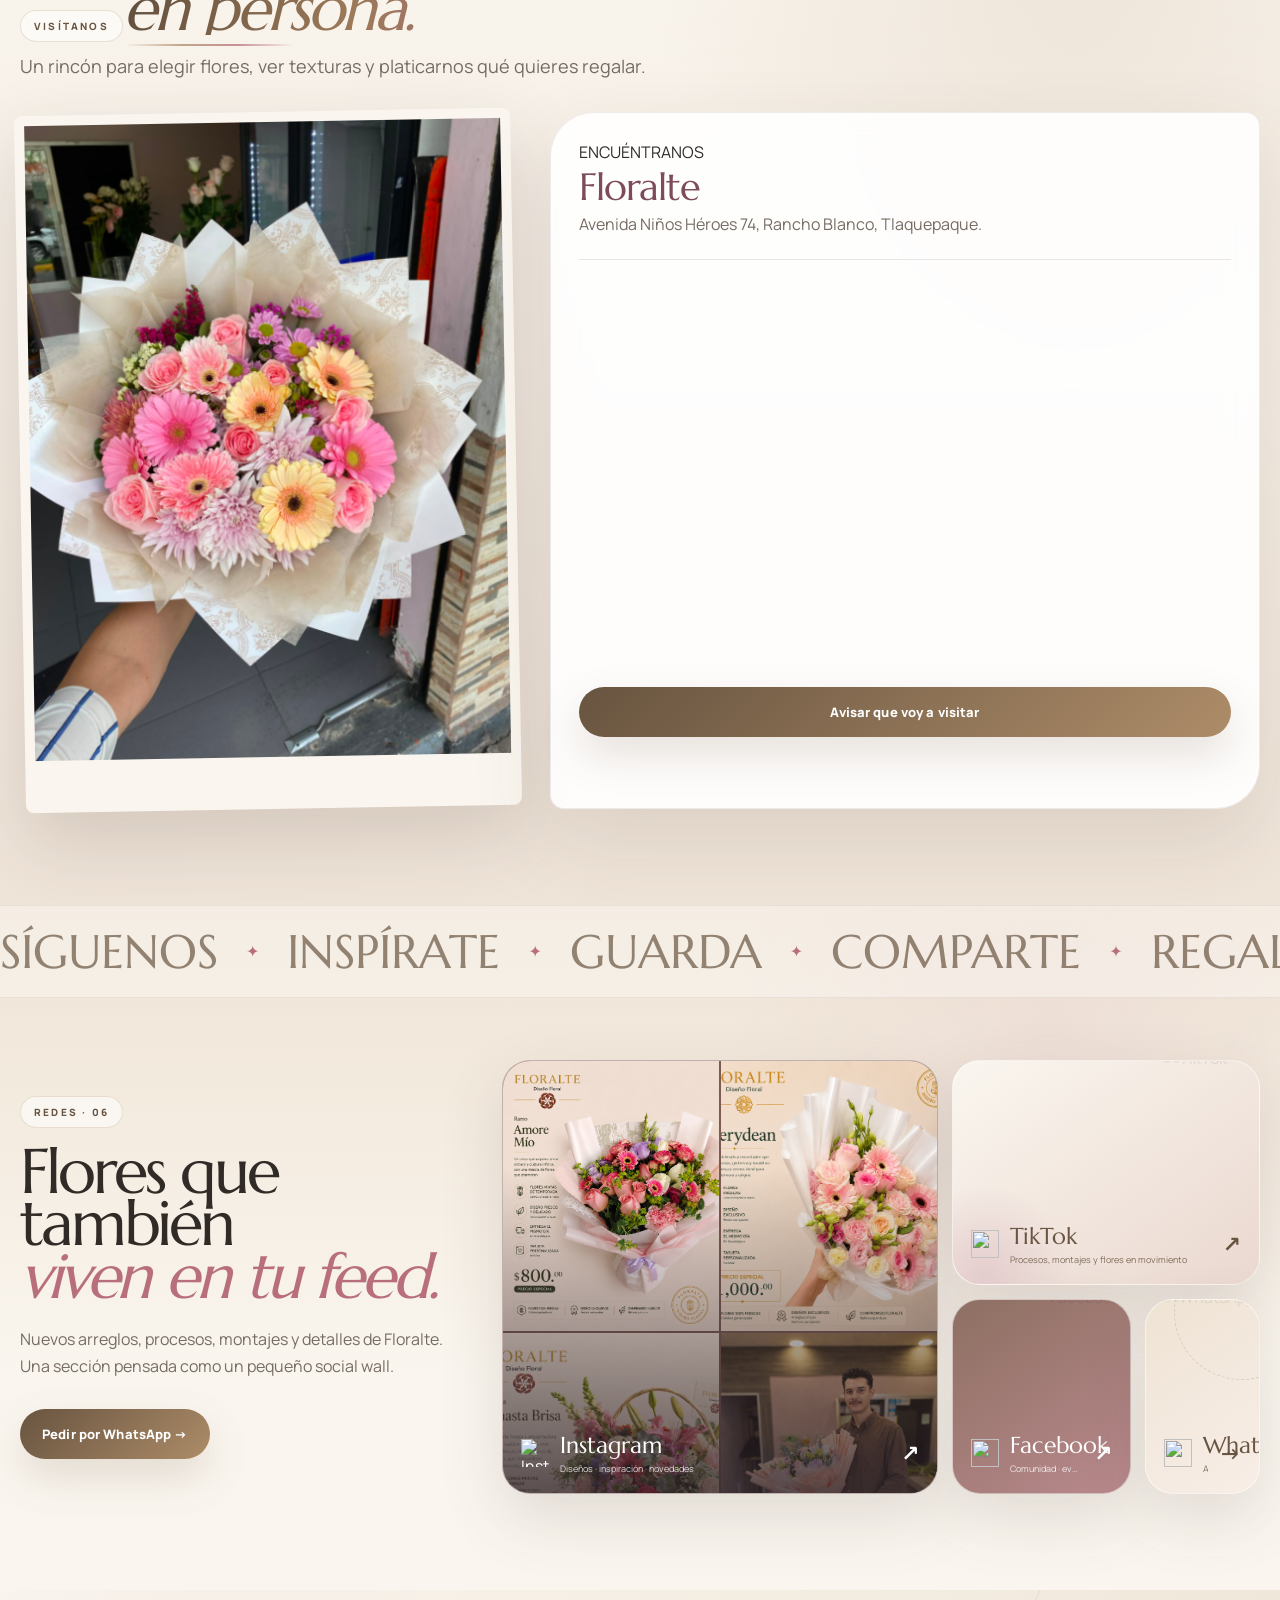
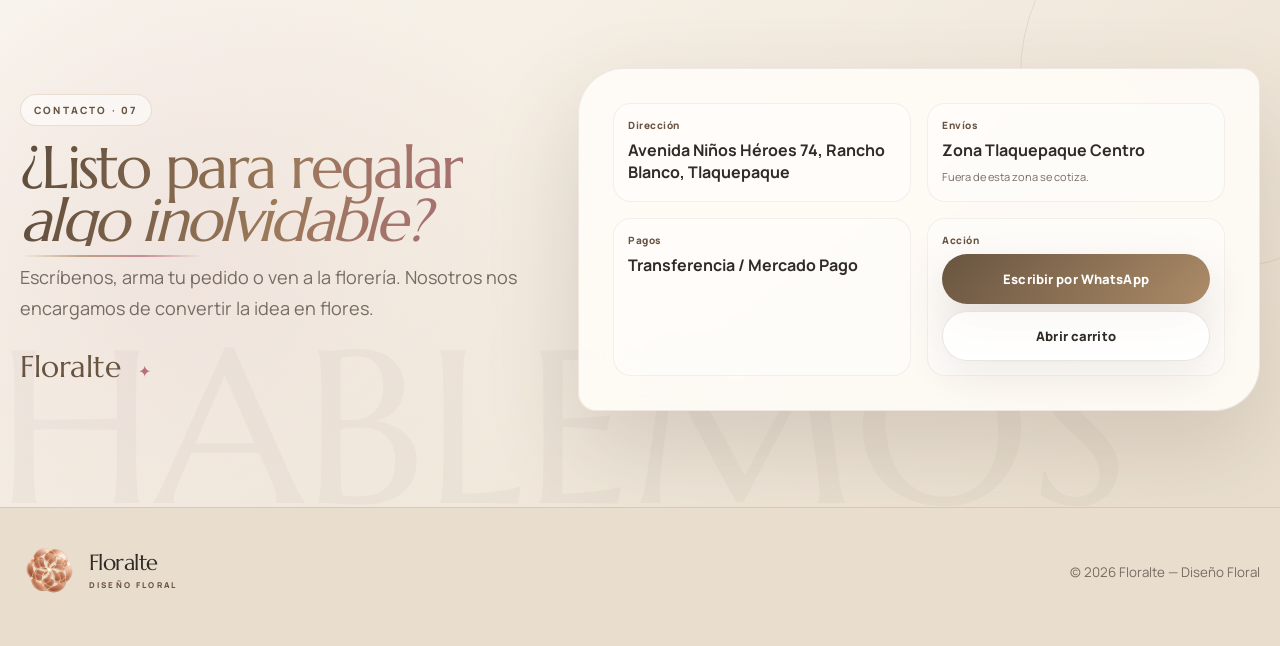
==== commit ae12824c: "Add files via upload" ====
--- a/index.html
+++ b/index.html
@@ -1212,7 +1212,7 @@
  {id:"girasol",group:"primary",name:"Girasol",price:40,colors:[],img:"images/gir.jpg"},
  {id:"lisianthus",group:"primary",name:"Lisianthus",price:90,colors:["Bicolor","Rosa","Morado","Blanco"],img:"images/libi.png",images:{Bicolor:"images/libi.png",Rosa:"images/liros.png",Morado:"images/limor.png",Blanco:"images/liblan.png"}},
  {id:"lili",group:"primary",name:"Lili",price:60,colors:[],img:"images/lil.jpg"},
- {id:"peonia",group:"primary",name:"Peonia",price:100,colors:["Rosa"],img:"images/peonia.png"},
+ {id:"peonia",group:"primary",name:"Peonia",price:500,colors:["Rosa"],img:"images/peonia.png"},
  {id:"babyrose",group:"primary",name:"Baby Rose",price:40,colors:["Rosa","Blanco","Rojo","Amarillo","Lila"],img:"images/babros.jpg",images:{Rosa:"images/babros.jpg",Blanco:"images/bablan.jpg",Rojo:"images/babroj.jpg",Amarillo:"images/babama.jpg",Lila:"images/bablila.jpg"}},
  {id:"hortensiaHolandesa",group:"primary",name:"Hortensia Holandesa",price:300,colors:["Azul","Tinto","Lila","Rosa"],img:"images/horazul.jpg",images:{Azul:"images/horazul.jpg",Tinto:"images/hortin.jpg",Lila:"images/horlila.jpg",Rosa:"images/horros.jpg"}},
  {id:"dendrobium",group:"primary",name:"Orquídea Dendrobium",price:150,colors:["Blanco","Morado"],img:"images/deblan.jpg",images:{Blanco:"images/deblan.jpg",Morado:"images/demor.jpg"}},
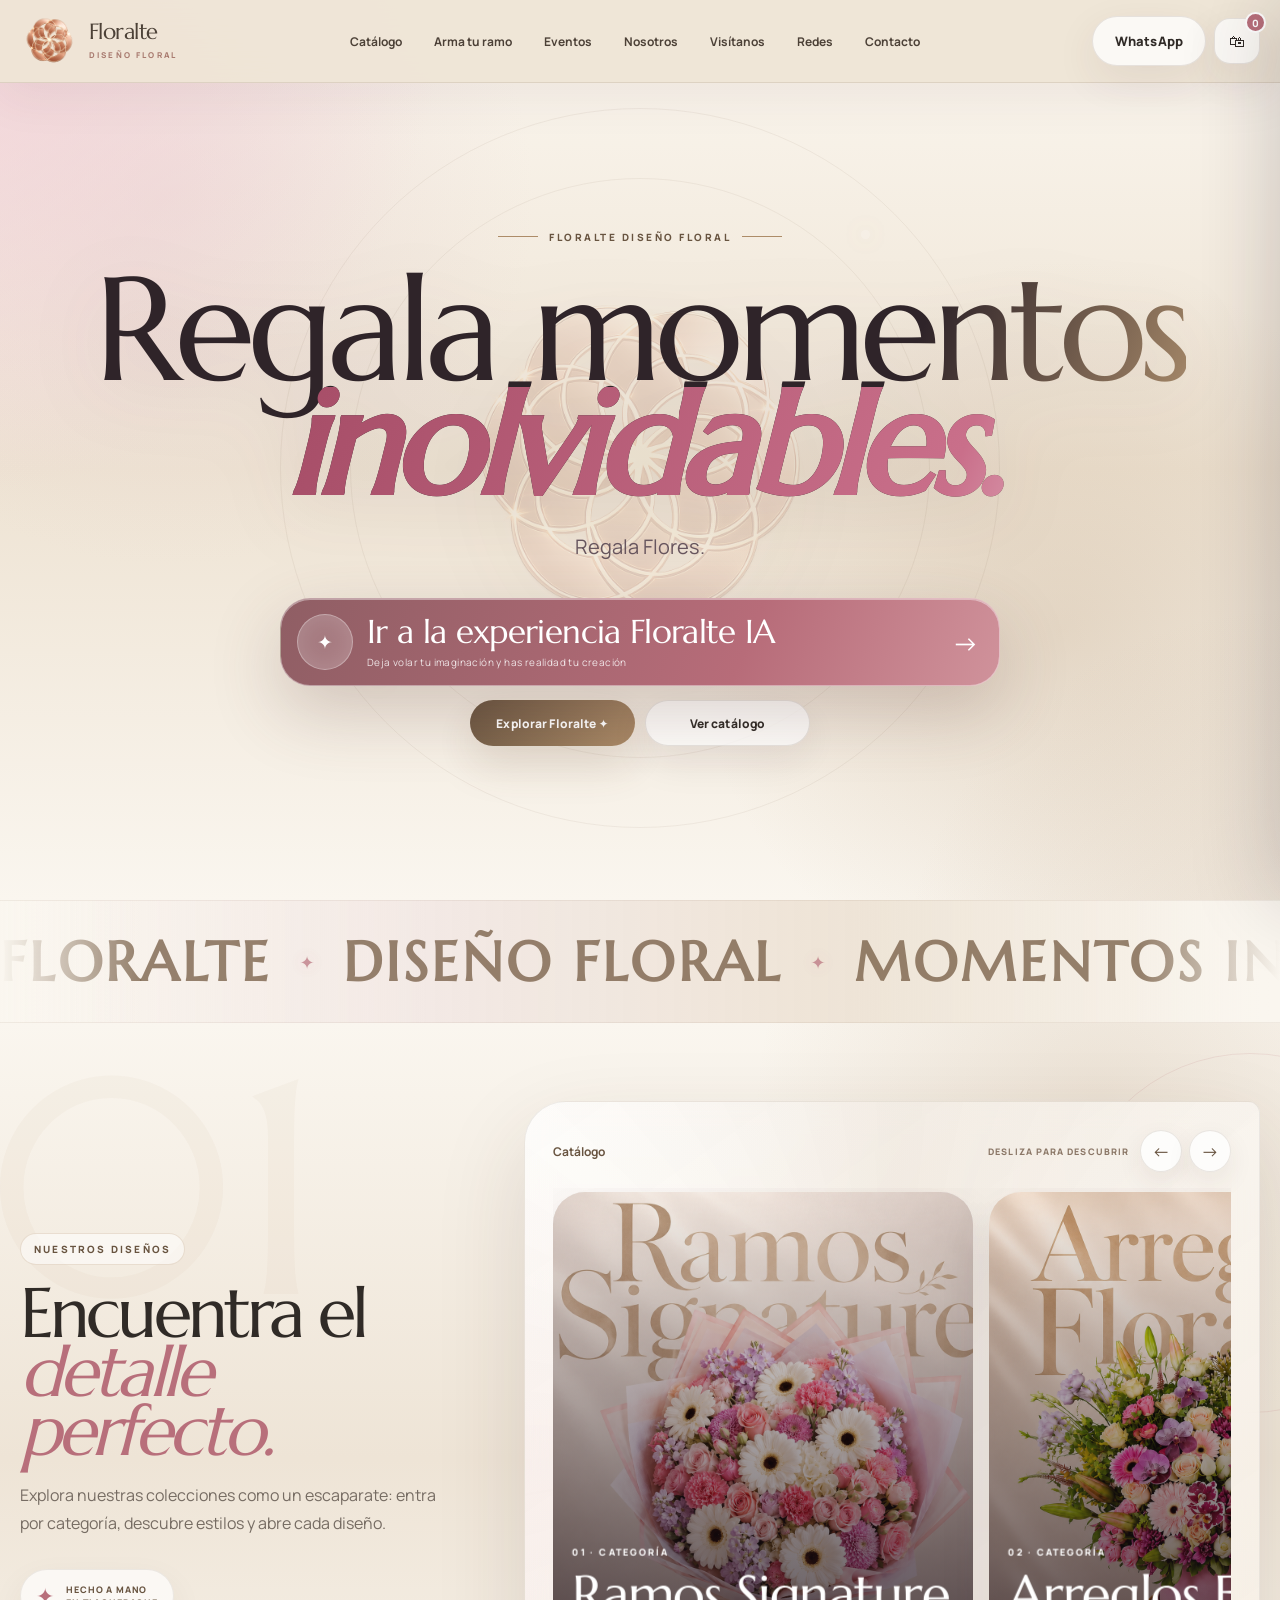
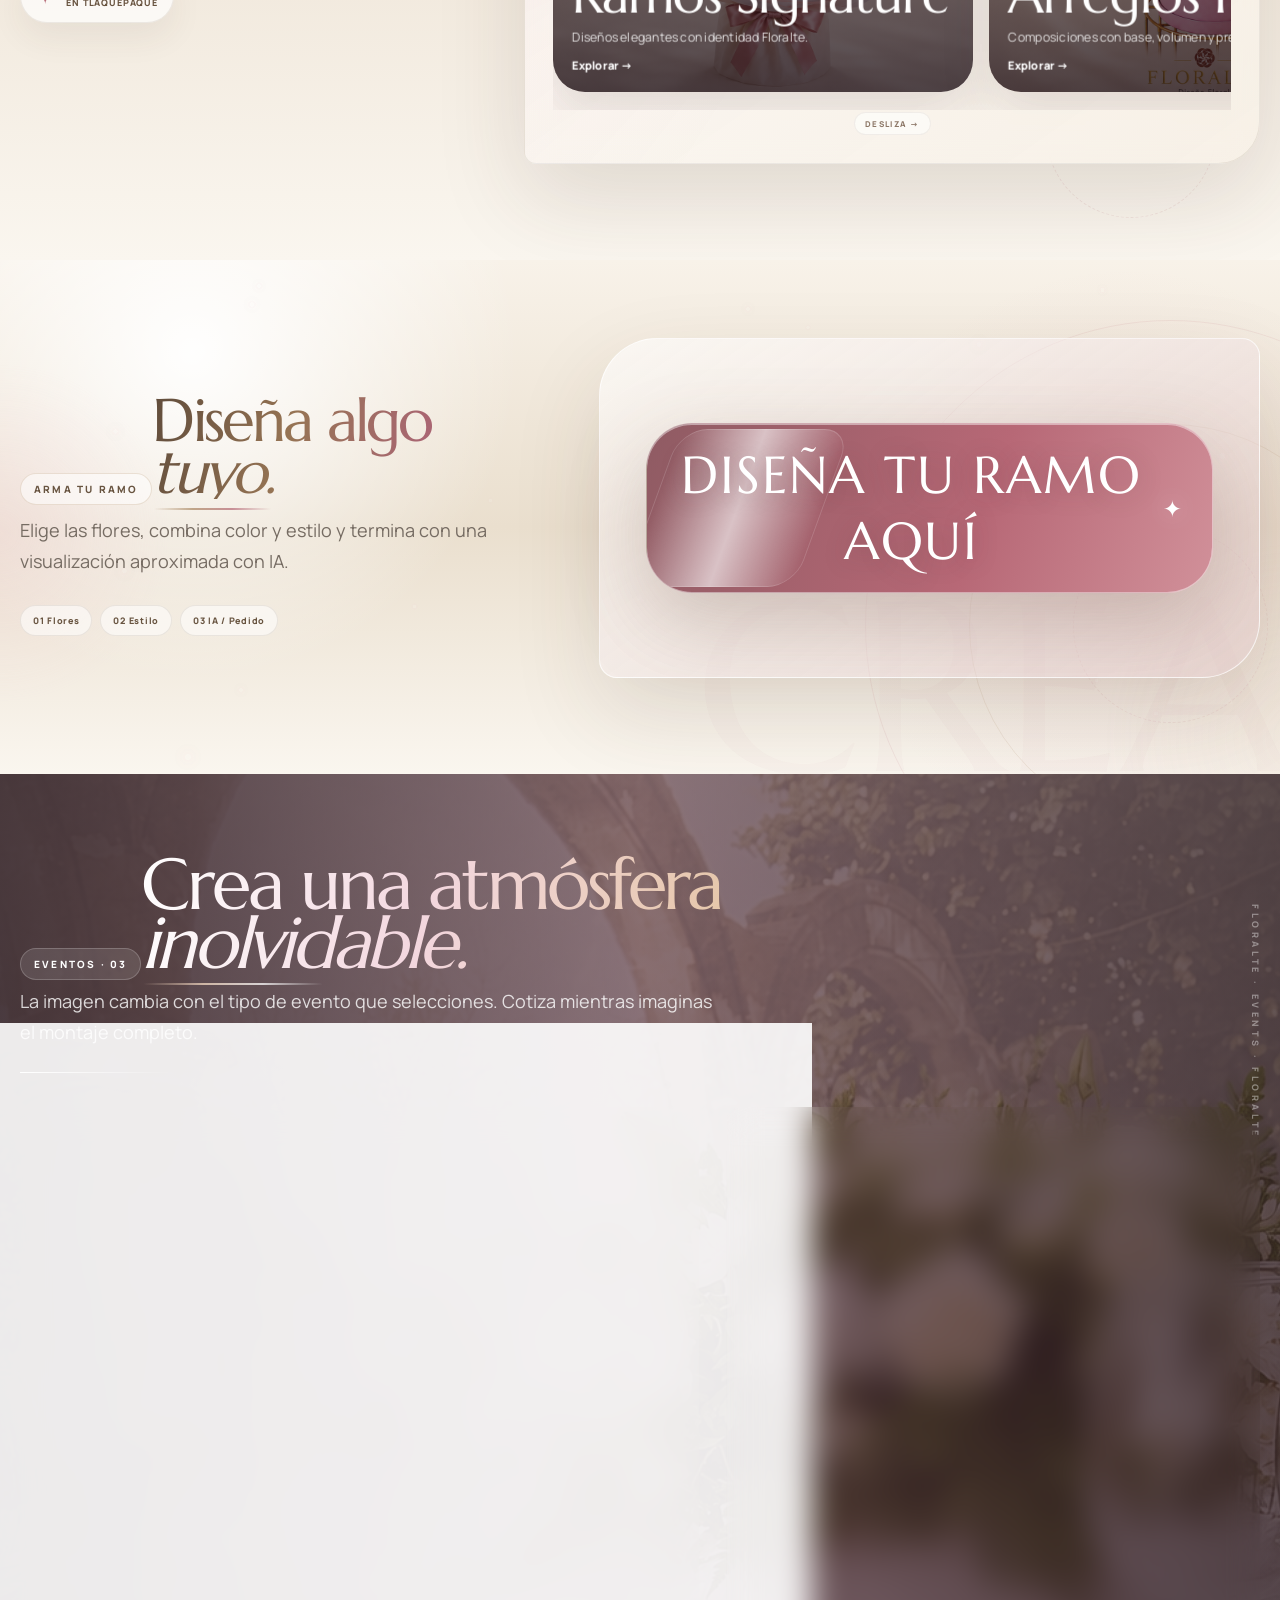
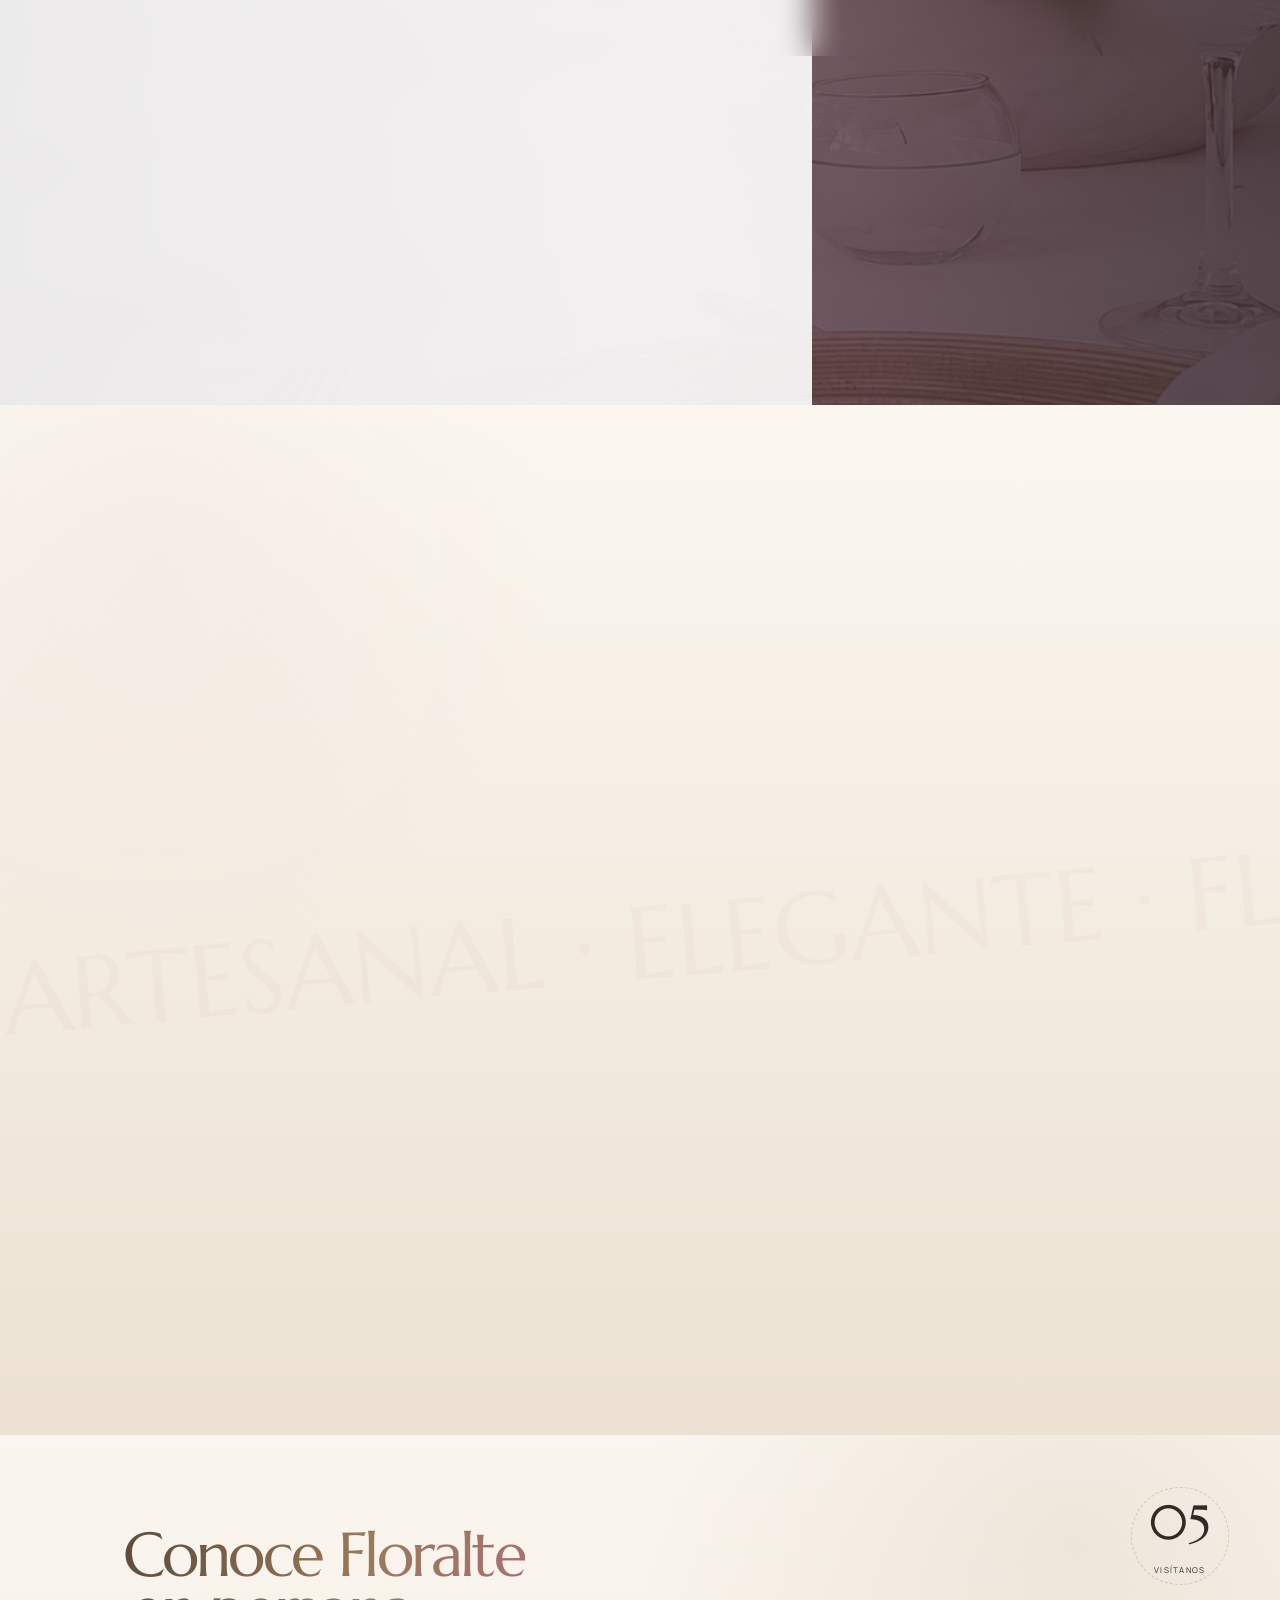
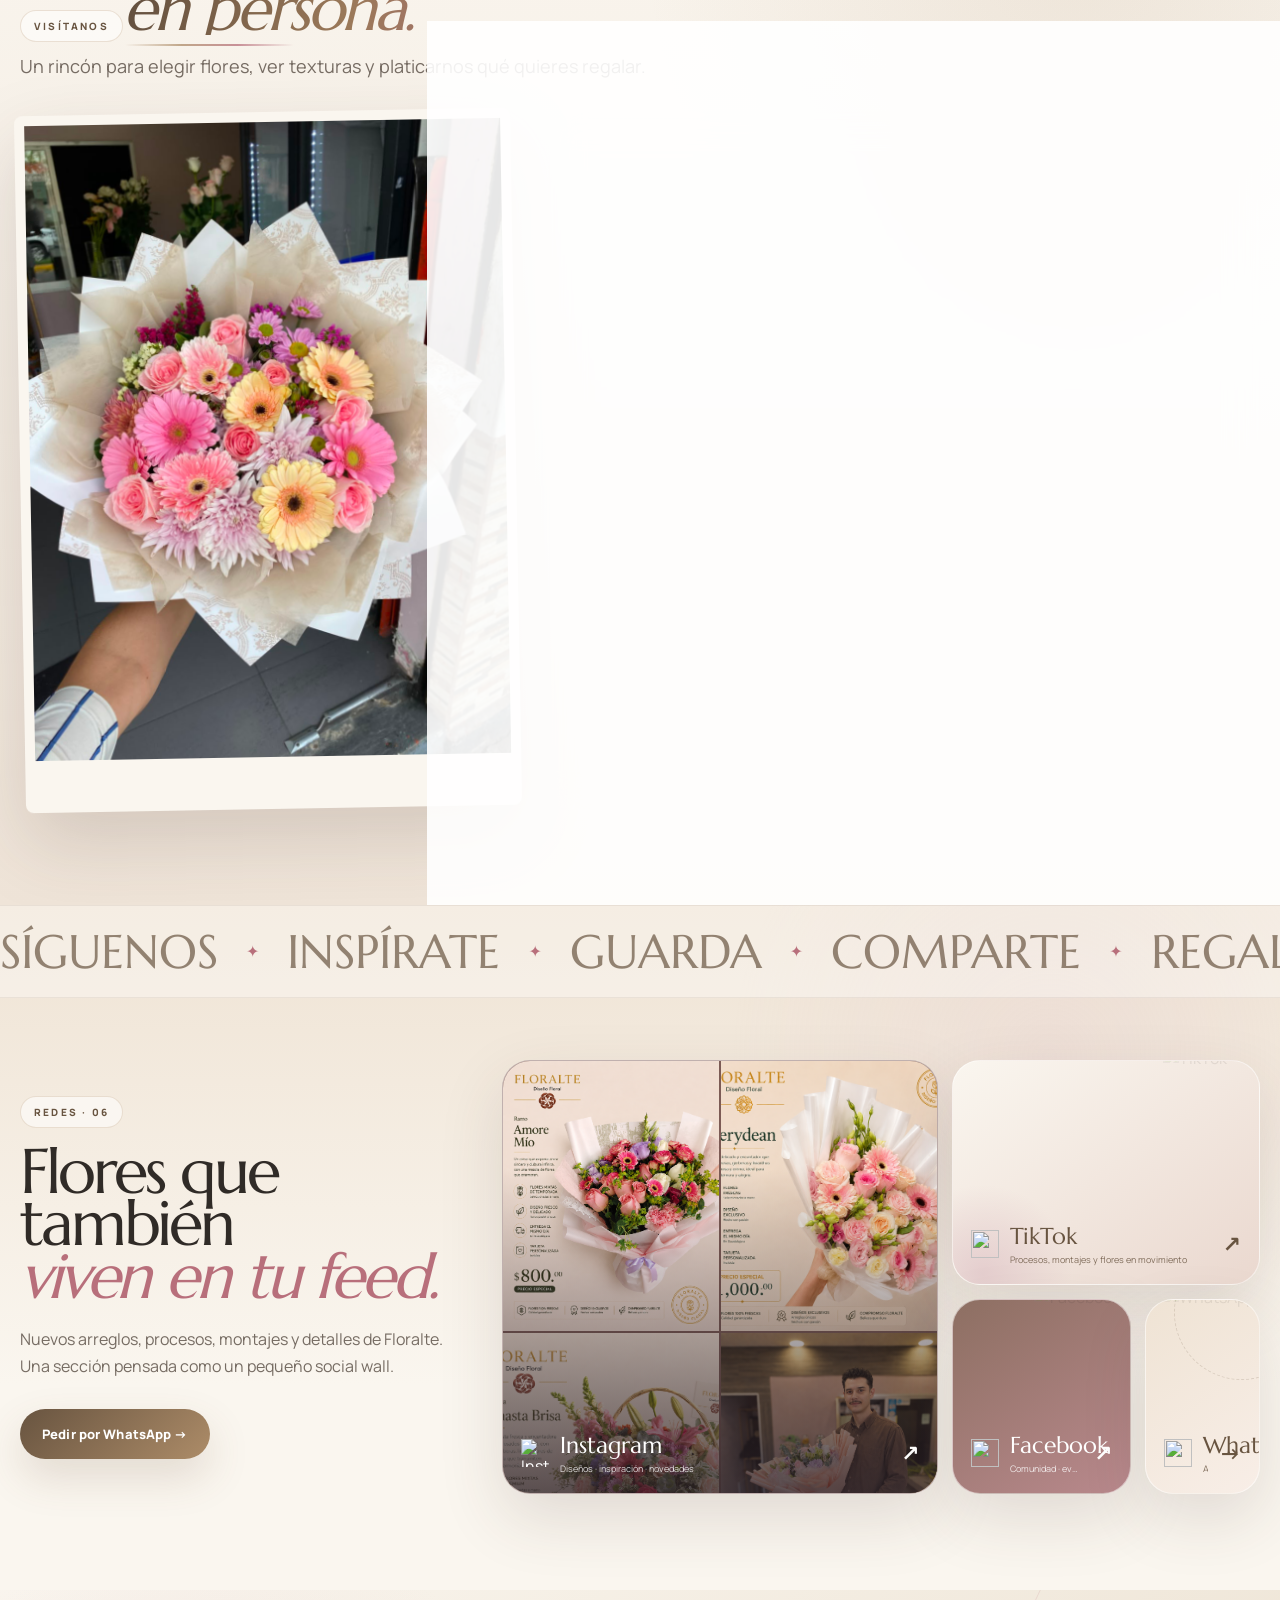
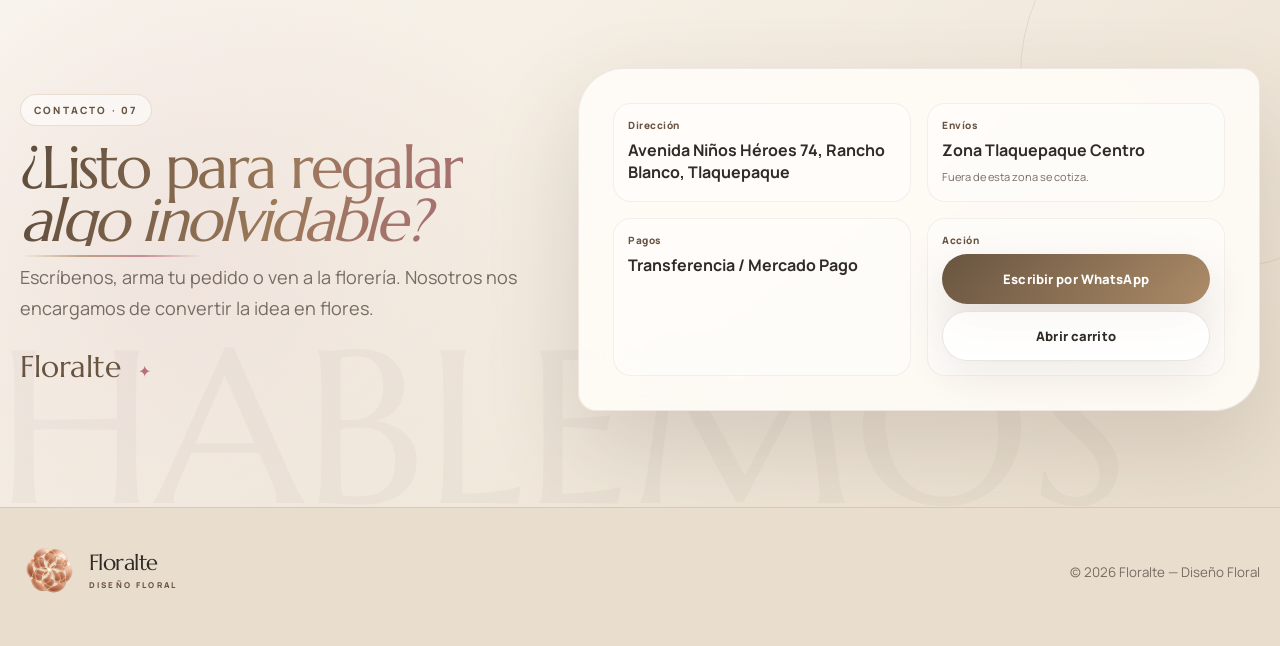
==== commit 747ab084: "Add files via upload" ====
--- a/index.html
+++ b/index.html
@@ -973,6 +973,49 @@
   #catalogo,#arma,#eventos,#nosotros,#visitanos,#contacto{padding-top:70px!important;padding-bottom:84px!important}
   #arma .section-head h2,.contact-composition .section-head h2,#visitanos .section-head h2{font-size:clamp(3.5rem,7vw,5.5rem)!important}
   #visitanos .map{height:380px!important}
+}
+
+
+/* =========================================================
+   FLORALTE · AJUSTES COMPRA / CATÁLOGO / ARMA TU RAMO
+   ========================================================= */
+.products-grid .product-card{flex-basis:clamp(320px,32vw,420px)!important;border-radius:30px!important}
+.product-media{aspect-ratio:1/1!important;min-height:320px}
+.product-media img{transform:scale(1.018);transition:transform .65s cubic-bezier(.16,.8,.22,1),filter .5s ease}
+.product-card:hover .product-media img{transform:scale(1.055)}
+.wizard-progress{position:sticky!important;top:92px;z-index:55;padding:10px!important;margin:0 0 24px!important;border-radius:24px;background:rgba(255,252,249,.86)!important;border:1px solid rgba(150,112,88,.14);box-shadow:0 18px 55px rgba(65,42,48,.10);backdrop-filter:blur(18px) saturate(130%);-webkit-backdrop-filter:blur(18px) saturate(130%);overflow:hidden}
+.wizard-progress::before{content:"";position:absolute;left:11%;right:11%;top:50%;height:1px;background:linear-gradient(90deg,rgba(185,154,120,.12),rgba(184,95,120,.38),rgba(185,154,120,.12));z-index:0}
+.step-chip{position:relative!important;z-index:1;min-height:64px;padding:12px 14px!important;border-radius:18px!important;display:flex;align-items:center;justify-content:center;gap:8px;background:rgba(255,255,255,.86)!important;font-size:11px!important;letter-spacing:.03em;box-shadow:0 8px 24px rgba(67,45,51,.06)}
+.step-chip::before{content:attr(data-stepchip);width:28px;height:28px;flex:0 0 28px;border-radius:50%;display:grid;place-items:center;background:#f2e6dc;color:#7c614d;font-size:10px;font-weight:900;box-shadow:inset 0 0 0 1px rgba(126,96,71,.10)}
+.step-chip.active{background:linear-gradient(135deg,#fff,#fff5f7)!important;color:#704252!important;border-color:rgba(184,95,120,.28)!important;box-shadow:0 14px 34px rgba(102,57,72,.12),0 0 0 3px rgba(242,203,213,.18)!important}
+.step-chip.active::before{background:linear-gradient(135deg,var(--rose),var(--bronze));color:#fff;box-shadow:0 7px 18px rgba(184,95,120,.25)}
+.bouquet-mini-summary{width:min(980px,calc(100% - 34px))!important;padding:13px 14px 13px 18px!important;border-radius:28px!important;background:linear-gradient(135deg,rgba(255,255,255,.97),rgba(249,239,233,.96))!important;border:1px solid rgba(155,119,92,.20)!important;box-shadow:0 30px 90px rgba(49,31,38,.25),inset 0 1px 0 rgba(255,255,255,.8)!important}
+.bouquet-mini-summary::before{content:"TU RAMO";position:absolute;right:22px;top:-9px;padding:4px 9px;border-radius:999px;background:linear-gradient(135deg,#8d6750,#b85f78);color:#fff;font-size:8px;font-weight:900;letter-spacing:.16em;box-shadow:0 8px 20px rgba(100,60,72,.18)}
+.bouquet-mini-summary>div:first-child{min-width:0;flex:1}
+.bouquet-mini-summary strong{font-family:"Marcellus",serif;font-size:18px!important;font-weight:600}
+.bouquet-mini-summary #selectionTotal{font-size:11px!important;color:#765c4d!important;font-weight:800}
+.selection-items{max-width:none!important;max-height:66px!important;gap:7px!important;margin-top:8px!important}
+.selection-chip{height:36px!important;padding:4px 9px 4px 4px!important;border-radius:999px!important;background:#fff!important;box-shadow:0 6px 16px rgba(73,49,54,.07);border-color:rgba(123,91,69,.11)!important;display:inline-flex!important;align-items:center!important;gap:7px!important}
+.selection-chip img{width:28px;height:28px;object-fit:cover;border-radius:50%;background:#f4e8e3;box-shadow:0 0 0 1px rgba(111,85,60,.08)}
+.selection-chip span{display:inline!important;margin:0!important;font-size:9px!important;color:#765d50!important}
+.selection-chip b{margin-right:3px;color:var(--rose)!important}
+.bouquet-mini-summary .btn{min-height:50px!important;padding:0 20px!important;white-space:nowrap}
+.whatsapp-required .label span{color:var(--rose);font-size:14px}
+.checkout-required-note{font-size:9px;color:#8b6c77;line-height:1.35;margin-top:1px}
+.field-error{border-color:#c55473!important;box-shadow:0 0 0 4px rgba(197,84,115,.12)!important;background:#fff8fa!important}
+@media(max-width:760px){
+  .products-grid .product-card{flex-basis:90%!important;min-width:300px}
+  .product-media{min-height:300px}
+  .wizard-progress{top:76px!important;gap:5px!important;padding:7px!important;border-radius:19px!important}
+  .wizard-progress::before{left:13%;right:13%}
+  .step-chip{min-height:54px;padding:8px 5px!important;gap:4px;font-size:9px!important;line-height:1.15}
+  .step-chip::before{width:23px;height:23px;flex-basis:23px;font-size:8px}
+  .bouquet-mini-summary{width:calc(100% - 18px)!important;bottom:calc(8px + env(safe-area-inset-bottom))!important;padding:12px!important;border-radius:22px!important;gap:10px!important}
+  .bouquet-mini-summary::before{right:16px;top:-8px}
+  .bouquet-mini-summary strong{font-size:16px!important}
+  .selection-items{max-height:76px!important;flex-wrap:nowrap!important;overflow-x:auto!important}
+  .selection-chip{flex:0 0 auto}
+  .bouquet-mini-summary .btn{width:100%!important;min-height:46px!important}
 }
 
 </style>
@@ -1074,13 +1117,13 @@
 </main>
 <footer><div class="footer-inner"><a class="brand" href="#inicio"><img src="images/logo-floralte.png" alt="Floralte"><span class="brand-copy"><strong>Floralte</strong><span>Diseño Floral</span></span></a><small>© <span id="year"></span> Floralte — Diseño Floral</small></div></footer>
 <div class="portal-backdrop" id="portal"><div class="portal"><button class="close-portal" id="closePortal">✕</button><div class="portal-head"><img class="portal-logo" src="images/logo-floralte.png" alt="Floralte"><span>Elige tu experiencia</span><h2>Descubre Floralte</h2><p>Ve directo a lo que quieres explorar.</p></div><div class="portal-grid" id="portalGrid"></div></div></div>
-<div class="backdrop" id="cartBackdrop"></div><aside class="drawer" id="cartDrawer"><div class="drawer-head"><h3>Carrito</h3><button class="close-btn" id="closeCart">✕</button></div><div class="drawer-body"><div class="empty" id="cartEmpty">Aún no agregas productos.</div><div class="cart-items" id="cartItems"></div><div class="total"><span>Total aproximado</span><span id="cartTotal">$0</span></div><div class="divider"></div><div class="stack"><label class="label">Entrega</label><select class="field" id="oEntrega"><option>Entrega a domicilio</option><option>Recoger en tienda</option></select></div><div class="stack"><label class="label">Ciudad</label><select class="field" id="oCiudad"><option>Guadalajara</option><option>Zapopan</option><option>Tlaquepaque</option><option>Tonalá</option><option>Otro</option></select></div><div class="stack"><label class="label">Dirección</label><input class="field" id="oDireccion" placeholder="Calle, número, colonia…"></div><div class="grid-2"><div class="stack"><label class="label">Nombre</label><input class="field" id="oNombre"></div><div class="stack"><label class="label">WhatsApp</label><input class="field" id="oWhats"></div></div><button class="btn btn-primary btn-wide" id="sendOrder">Enviar pedido a WhatsApp</button><button class="btn mp-btn btn-wide" id="checkoutMP">Pagar con Mercado Pago</button><p style="font-size:10px">Mercado Pago requiere el endpoint <code>/api/crear-preferencia</code> o un enlace fijo configurado en el código.</p></div></aside>
+<div class="backdrop" id="cartBackdrop"></div><aside class="drawer" id="cartDrawer"><div class="drawer-head"><h3>Carrito</h3><button class="close-btn" id="closeCart">✕</button></div><div class="drawer-body"><div class="empty" id="cartEmpty">Aún no agregas productos.</div><div class="cart-items" id="cartItems"></div><div class="total"><span>Total aproximado</span><span id="cartTotal">$0</span></div><div class="divider"></div><div class="stack"><label class="label">Entrega</label><select class="field" id="oEntrega"><option>Entrega a domicilio</option><option>Recoger en tienda</option></select></div><div class="stack"><label class="label">Ciudad</label><select class="field" id="oCiudad"><option>Guadalajara</option><option>Zapopan</option><option>Tlaquepaque</option><option>Tonalá</option><option>Otro</option></select></div><div class="stack"><label class="label">Dirección</label><input class="field" id="oDireccion" placeholder="Calle, número, colonia…"></div><div class="grid-2"><div class="stack"><label class="label">Nombre</label><input class="field" id="oNombre" autocomplete="name"></div><div class="stack whatsapp-required"><label class="label" for="oWhats">WhatsApp <span aria-hidden="true">*</span></label><input class="field" id="oWhats" type="tel" inputmode="tel" autocomplete="tel" placeholder="33 3661 1674" required aria-required="true"><small class="checkout-required-note">Obligatorio para confirmar tu compra y localizarte si hace falta.</small></div></div><button class="btn btn-primary btn-wide" id="sendOrder">Enviar pedido a WhatsApp</button><button class="btn mp-btn btn-wide" id="checkoutMP">Pagar con Mercado Pago</button><p style="font-size:10px">Mercado Pago requiere el endpoint <code>/api/crear-preferencia</code> o un enlace fijo configurado en el código.</p></div></aside>
 <button class="floating-cart-mini" id="floatingCartMini" type="button" aria-label="Abrir carrito"><span class="floating-cart-icon">🛍<span class="floating-cart-count" id="floatingCartCount">0</span></span><span class="floating-cart-copy"><strong>Tu carrito</strong><span id="floatingCartTotal">$0</span></span></button>
 <div class="modal-backdrop" id="productModal"><div class="product-modal"><button class="close-btn product-modal-close" id="closeProduct" aria-label="Cerrar producto">✕</button><div class="product-modal-grid"><div class="modal-media"><img id="pmImg" alt="Producto"></div><div class="modal-content"><span class="kicker" id="pmCat">Categoría</span><h3 id="pmName">Producto</h3><p id="pmDesc"></p><div class="modal-meta"><strong id="pmPrice" style="font-size:21px;color:var(--bronzeDeep)">$0</strong><div style="display:flex;gap:8px"><input class="qty" id="pmQty" type="number" min="1" value="1"><button class="btn btn-primary" id="pmAdd">Agregar</button></div></div></div></div></div></div>
 <div class="ai-generating-overlay" id="aiGeneratingOverlay" aria-hidden="true"><div class="ai-generating-card"><div class="ai-pulse-logo"><img src="images/logo-floralte.png" alt="Floralte"></div><span class="kicker">Floralte IA</span><h3>Se está generando tu Ramo, <em>ten paciencia!</em></h3><p>Estamos componiendo tu selección y el estilo elegido para crear una visualización aproximada.</p><p class="ai-generation-status" id="aiGenerationStatus">Preparando tus flores…</p><div class="ai-selected-flowers" id="aiSelectedFlowers"></div><div class="ai-loading-line"><span></span></div></div></div>
 <script>
 "use strict";
-const WHATSAPP_NUMBER="523336611674";
+const WHATSAPP_NUMBER="523336611674"; // 33 3661 1674
 const AI_ENDPOINT="/api/generar-preview-ramos";
 const MERCADOPAGO_ENDPOINT="/api/crear-preferencia";
 const MERCADOPAGO_FIXED_URL=""; // Si usas un link fijo de pago, pégalo aquí.
@@ -1108,6 +1151,37 @@
 const on=(el,e,fn,o)=>{el=typeof el==="string"?$(el):el;if(el)el.addEventListener(e,fn,o)};
 const lock=v=>document.body.classList.toggle("locked",v);
 function whatsapp(text){window.open(`https://wa.me/${WHATSAPP_NUMBER}?text=${encodeURIComponent(text)}`,"_blank","noopener,noreferrer")}
+function publicImageUrl(value){
+  const raw=String(value||'').trim();
+  if(!raw)return '';
+  try{return new URL(raw,window.location.href).href}catch{return ''}
+}
+function normalizeCustomerWhatsApp(value){
+  let digits=String(value||'').replace(/\D/g,'');
+  if(digits.startsWith('521')&&digits.length===13)digits=digits.slice(3);
+  else if(digits.startsWith('52')&&digits.length===12)digits=digits.slice(2);
+  return digits;
+}
+function requireCustomerWhatsApp(){
+  const input=$("#oWhats");
+  const phone=normalizeCustomerWhatsApp(input?.value);
+  if(phone.length!==10){
+    input?.classList.add('field-error');
+    input?.focus();
+    alert('Escribe un WhatsApp válido de 10 dígitos para continuar con la compra.');
+    return '';
+  }
+  input.classList.remove('field-error');
+  input.value=phone.replace(/(\d{2})(\d{4})(\d{4})/,'$1 $2 $3');
+  return phone;
+}
+function cartItemImageUrl(item){return publicImageUrl(item?.previewUrl||item?.imageUrl||item?.img||'')}
+function cartItemDescription(item){
+  if(item?.isCustom&&Array.isArray(item.bouquet)&&item.bouquet.length){
+    return item.bouquet.map(f=>`${f.qty}× ${f.name} (${f.color})`).join(', ');
+  }
+  return String(item?.desc||item?.customSummary||'Diseño Floralte').trim();
+}
 const navItems=[["#catalogo","Nuestros diseños","Explora ramos, arreglos y momentos","01"],["#arma","Arma tu Ramo","Diseña paso a paso","02"],["#eventos","Cotiza tu evento","Bodas, celebraciones y montajes","03"],["#nosotros","Sobre nosotros","Conoce nuestra esencia","04"],["#visitanos","Visítanos","Conoce nuestra tienda","05"],["#redes","Redes","Síguenos e inspírate","06"],["#contacto","Contacto","Haz un pedido o pide información","07"]];
 /* =========================================================
    CATÁLOGO FLORALTE — EDITA AQUÍ TUS PRODUCTOS
@@ -1259,6 +1333,8 @@
 async function checkoutMercadoPago(){
   const list=Object.values(cart);
   if(!list.length)return alert('El carrito está vacío.');
+  const customerPhone=requireCustomerWhatsApp();
+  if(!customerPhone)return;
   if(MERCADOPAGO_FIXED_URL){window.location.href=MERCADOPAGO_FIXED_URL;return}
   const btn=$("#checkoutMP"),old=btn.textContent;
   btn.disabled=true;btn.textContent='Preparando Mercado Pago…';
@@ -1270,14 +1346,15 @@
         id:x.id,name:x.name,quantity:x.quantity,price:x.price,
         isCustom:Boolean(x.isCustom),customSummary:x.customSummary||'',
         bouquet:x.isCustom?(x.bouquet||[]):undefined,
-        style:x.style||'',previewUrl:x.previewUrl||''
+        style:x.style||'',description:cartItemDescription(x),
+        imageUrl:cartItemImageUrl(x),previewUrl:cartItemImageUrl(x)
       })),
-      customer:{name:$("#oNombre").value,phone:$("#oWhats").value},
+      customer:{name:$("#oNombre").value.trim(),phone:customerPhone},
       delivery:{type:$("#oEntrega").value,city:$("#oCiudad").value,address:$("#oDireccion").value}
     };
     try{localStorage.setItem('floraltePendingOrder',JSON.stringify(orderSnapshot))}catch{}
     const res=await fetch(MERCADOPAGO_ENDPOINT,{method:'POST',headers:{'Content-Type':'application/json','Accept':'application/json'},body:JSON.stringify({
-      items:list.map(x=>({id:x.id,title:x.name,quantity:x.quantity,unit_price:x.price,currency_id:'MXN',description:x.isCustom?(x.customSummary||'Ramo personalizado Floralte'):(x.desc||''),previewUrl:x.previewUrl||''})),
+      items:list.map(x=>({id:x.id,title:x.name,quantity:x.quantity,unit_price:x.price,currency_id:'MXN',description:cartItemDescription(x),imageUrl:cartItemImageUrl(x),previewUrl:cartItemImageUrl(x)})),
       customer:orderSnapshot.customer,
       delivery:orderSnapshot.delivery,
       order:orderSnapshot,
@@ -1347,7 +1424,7 @@
   if(floating)floating.classList.toggle('has-selection',t.count>0);document.body.classList.toggle('bouquet-selection-active',t.count>0&&document.querySelector('.wizard-panel[data-step="1"]')?.classList.contains('active'));
   const items=$("#selectionItems");
   if(items){
-    items.innerHTML=bouquet.map(x=>`<span class="selection-chip"><b>${x.qty}×</b>${esc(x.name)} · ${esc(x.color)}</span>`).join('');
+    items.innerHTML=bouquet.map(x=>`<span class="selection-chip"><img src="${x.selectedImage||x.img}" alt=""><span><b>${x.qty}×</b>${esc(x.name)} · ${esc(x.color)}</span></span>`).join('');
   }
   $$('.flower-card').forEach(card=>{
     const id=card.querySelector('[data-flower]')?.dataset.flower;
@@ -1404,8 +1481,9 @@
     id,name:`Ramo personalizado · ${style}`,price:t.total,img:'images/logo-floralte.png',desc:'Ramo personalizado creado en Arma tu Ramo',
     category:'Arma tu Ramo',categoryId:'arma',subcategory:style,subcategoryId:selectedPaper,quantity:1,isCustom:true,style,
     customSummary:`${t.count} flores · ${style}`,
-    previewUrl:/^https?:\/\//i.test(lastBouquetPreviewUrl)?lastBouquetPreviewUrl:'',
-    bouquet:bouquet.map(x=>({id:x.id,name:x.name,color:x.color,qty:x.qty,price:x.price,image:x.selectedImage}))
+    previewUrl:/^https?:\/\//i.test(lastBouquetPreviewUrl)?lastBouquetPreviewUrl:publicImageUrl(bouquet[0]?.selectedImage||''),
+    imageUrl:/^https?:\/\//i.test(lastBouquetPreviewUrl)?lastBouquetPreviewUrl:publicImageUrl(bouquet[0]?.selectedImage||''),
+    bouquet:bouquet.map(x=>({id:x.id,name:x.name,color:x.color,qty:x.qty,price:x.price,image:publicImageUrl(x.selectedImage)}))
   };
   if(cart[id])cart[id].quantity+=1;else cart[id]=item;
   saveCart();renderCart();pulseFloatingCart();
@@ -1548,12 +1626,16 @@
 function reveal(){const els=$$('.reveal');if(!('IntersectionObserver'in window)){els.forEach(x=>x.classList.add('on'));return}const io=new IntersectionObserver(es=>es.forEach(x=>{if(x.isIntersecting){x.target.classList.add('on');io.unobserve(x.target)}}),{threshold:.08});els.forEach(e=>io.observe(e))}
 function init(){setTimeout(()=>$("#splash").classList.add('hide'),700);setTimeout(()=>$("#splash")?.remove(),1450);reveal();renderPortal();renderCatalog();initCatalogCarousel();renderFlowers();renderPaperChoices();updateBouquetSummary();initBouquetMagic();initTapMagic();initHeaderThemes();initEvents();syncCart();updateAiLimitUI();$("#year").textContent=new Date().getFullYear();on(window,'scroll',()=>$("#header").classList.toggle('scrolled',scrollY>20),{passive:true});on('#discoverBtn','click',openPortal);on('#closePortal','click',closePortal);on('#portal','click',e=>{if(e.target===e.currentTarget)closePortal()});on('#menuToggle','click',()=>$("#mainNav").classList.toggle('open'));$$('.nav-link').forEach(a=>on(a,'click',()=>$("#mainNav").classList.remove('open')));on('#catalogBack','click',()=>{if(catalogState.level==='products'){catalogState.level='subcategories';catalogState.subcategoryId=null}else{catalogState={level:'categories',categoryId:null,subcategoryId:null}}renderCatalog()});on('#openCart','click',openCart);on('#floatingCartMini','click',openCart);on('#contactCart','click',openCart);on('#closeCart','click',closeCart);on('#cartBackdrop','click',closeCart);on('#closeProduct','click',closeProduct);on('#productModal','click',e=>{if(e.target===e.currentTarget)closeProduct()});on('#pmAdd','click',()=>{if(activeProduct){addCart(activeProduct.id,Math.max(1,Number($("#pmQty").value)||1));closeProduct();openCart()}});on('#startBuilder','click',()=>{$("#builderIntro").style.display='none';$("#bouquetWizard").classList.add('show');goStep(1)});on('#completeFlowers','click',()=>{if(!bouquet.length)return alert('Selecciona al menos una flor.');goStep(2)});on('#completeWrap','click',()=>{updateBouquetSummary();goStep(3)});$$('[data-prev]').forEach(b=>on(b,'click',()=>goStep(Number(b.dataset.prev))));on('#sendBouquet','click',sendBouquet);on('#previewBouquet','click',generatePreview);on('#addBouquetToCart','click',addBouquetToCart);on('#headerWA','click',()=>whatsapp('Hola Floralte, quiero información.'));on('#contactWA','click',()=>whatsapp('Hola Floralte, quiero hacer un pedido.'));on('#visitWA','click',()=>whatsapp('Hola Floralte, quiero visitar la florería. ¿Me comparten el horario de hoy?'));on('#sendEvent','click',()=>{const services=$$('#servicesList input:checked').map(x=>x.value).join(', ')||'Por definir';whatsapp(`Hola Floralte, quiero cotizar un evento.\nTipo: ${$("#eTipo").value}\nFecha: ${$("#eFecha").value||'Por definir'}\nMesas: ${$("#eMesas").value}\nPersonas: ${$("#ePersonas").value}\nLugar: ${$("#eLugar").value||'Por definir'}\nServicios: ${services}\nNotas: ${$("#eNotas").value||'Sin notas'}`)});on('#sendGarden','click',()=>whatsapp(`Hola Floralte, quiero cotizar jardinería.\nServicio: ${$("#jTipo").value}\nLugar: ${$("#jLugar").value||'Por definir'}\nDetalles: ${$("#jNotas").value||'Sin detalles'}`));on('#sendOrder','click',()=>{
   const list=Object.values(cart);if(!list.length)return alert('El carrito está vacío.');
+  const customerPhone=requireCustomerWhatsApp();if(!customerPhone)return;
   const details=list.map(x=>{
+    const image=cartItemImageUrl(x);
     let line=`- ${x.quantity} × ${x.name} — ${money(x.price*x.quantity)}`;
-    if(x.isCustom&&Array.isArray(x.bouquet))line+=`\n  ${x.bouquet.map(f=>`${f.qty}× ${f.name} (${f.color})`).join(', ')}`;
+    const description=cartItemDescription(x);
+    if(description)line+=`\n  ${x.isCustom?'Flores':'Descripción'}: ${description}`;
+    if(image)line+=`\n  Imagen: ${image}`;
     return line;
-  }).join('\n');
-  const text=`Hola Floralte, quiero hacer este pedido:\n\n${details}\n\nTotal aproximado: ${money(list.reduce((s,x)=>s+x.price*x.quantity,0))}\nEntrega: ${$("#oEntrega").value}\nCiudad: ${$("#oCiudad").value}\nDirección: ${$("#oDireccion").value||'Por definir'}\nNombre: ${$("#oNombre").value||'Por definir'}`;
+  }).join('\n\n');
+  const text=`Hola Floralte, quiero hacer este pedido:\n\n${details}\n\nTotal aproximado: ${money(list.reduce((s,x)=>s+x.price*x.quantity,0))}\nEntrega: ${$("#oEntrega").value}\nCiudad: ${$("#oCiudad").value}\nDirección: ${$("#oDireccion").value||'Por definir'}\nNombre: ${$("#oNombre").value||'Por definir'}\nWhatsApp del cliente: ${customerPhone}`;
   if(list.some(x=>x.isCustom)&&lastBouquetPreviewUrl)shareOrderWithPreview(text,`Pedido Floralte · ${money(list.reduce((s,x)=>s+x.price*x.quantity,0))}`);
   else whatsapp(text);
 });on('#checkoutMP','click',checkoutMercadoPago);document.addEventListener('keydown',e=>{if(e.key==='Escape'){closePortal();closeCart();closeProduct()}})}
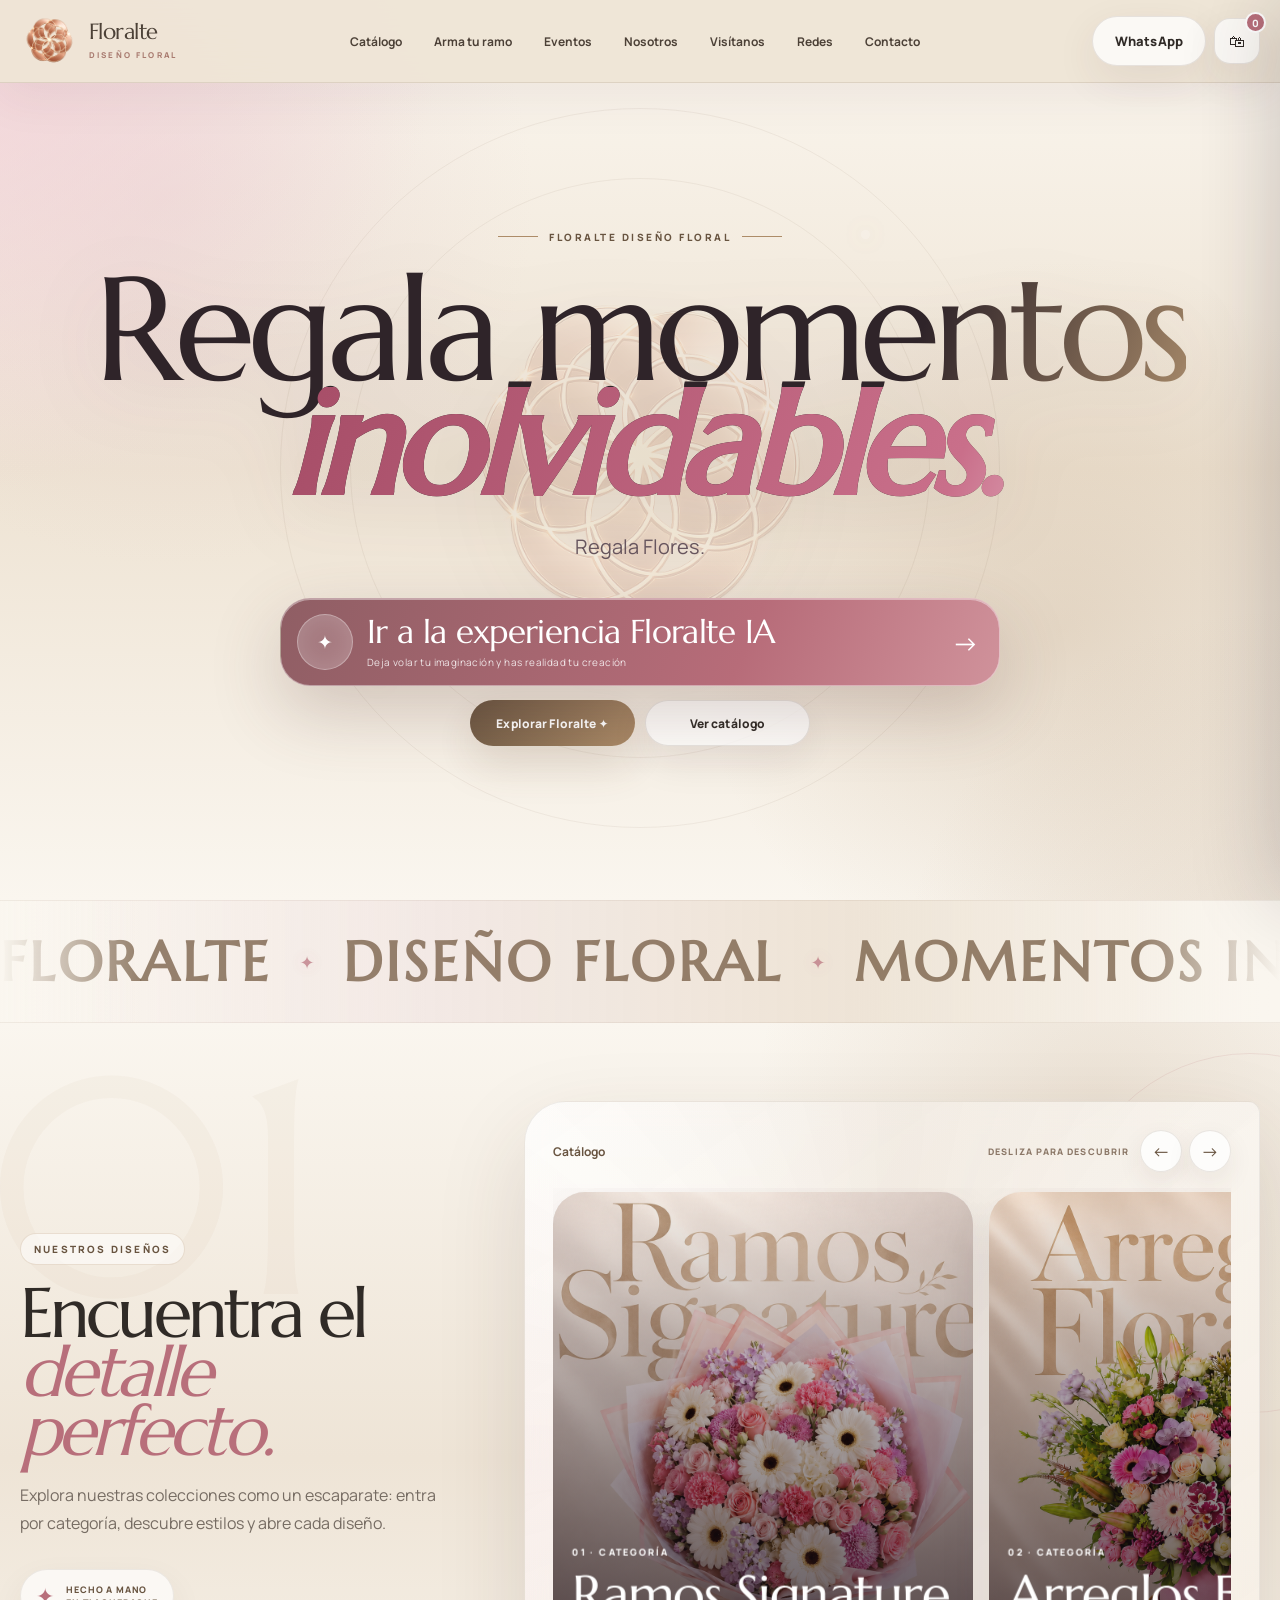
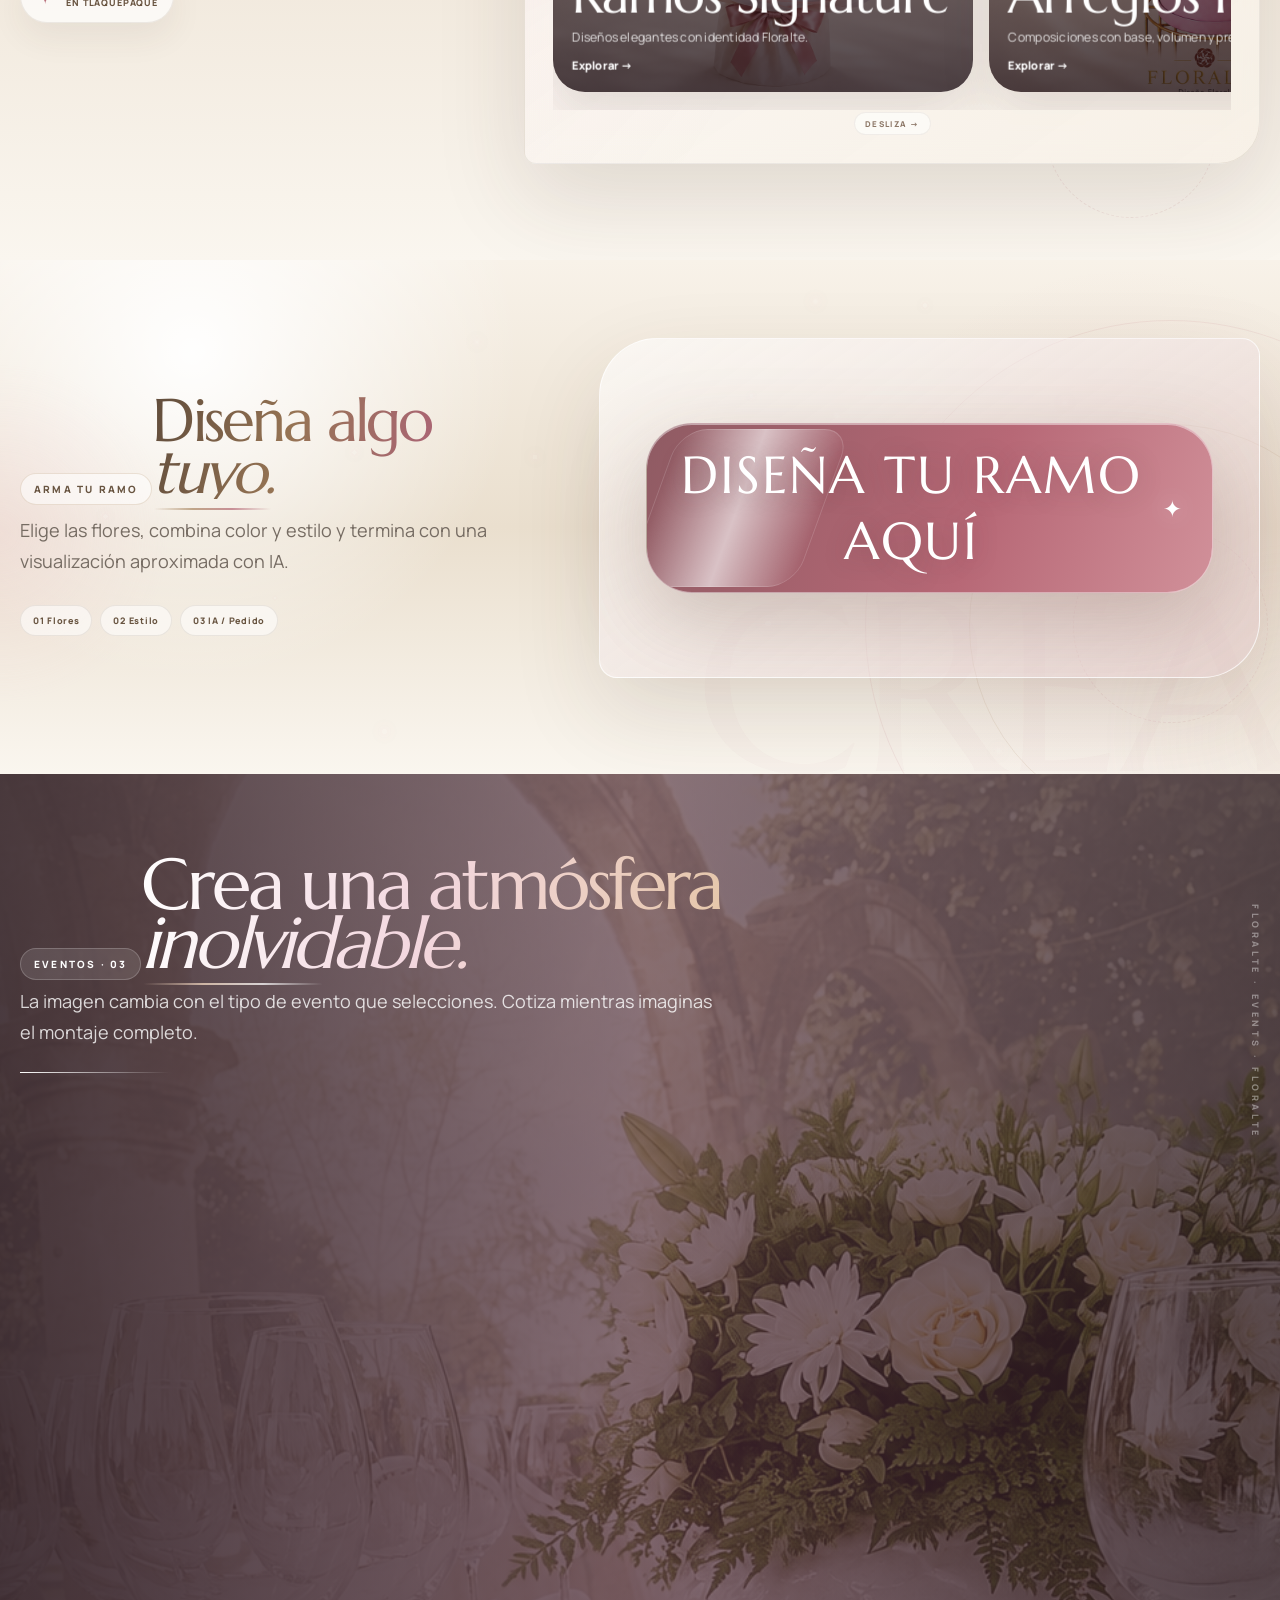
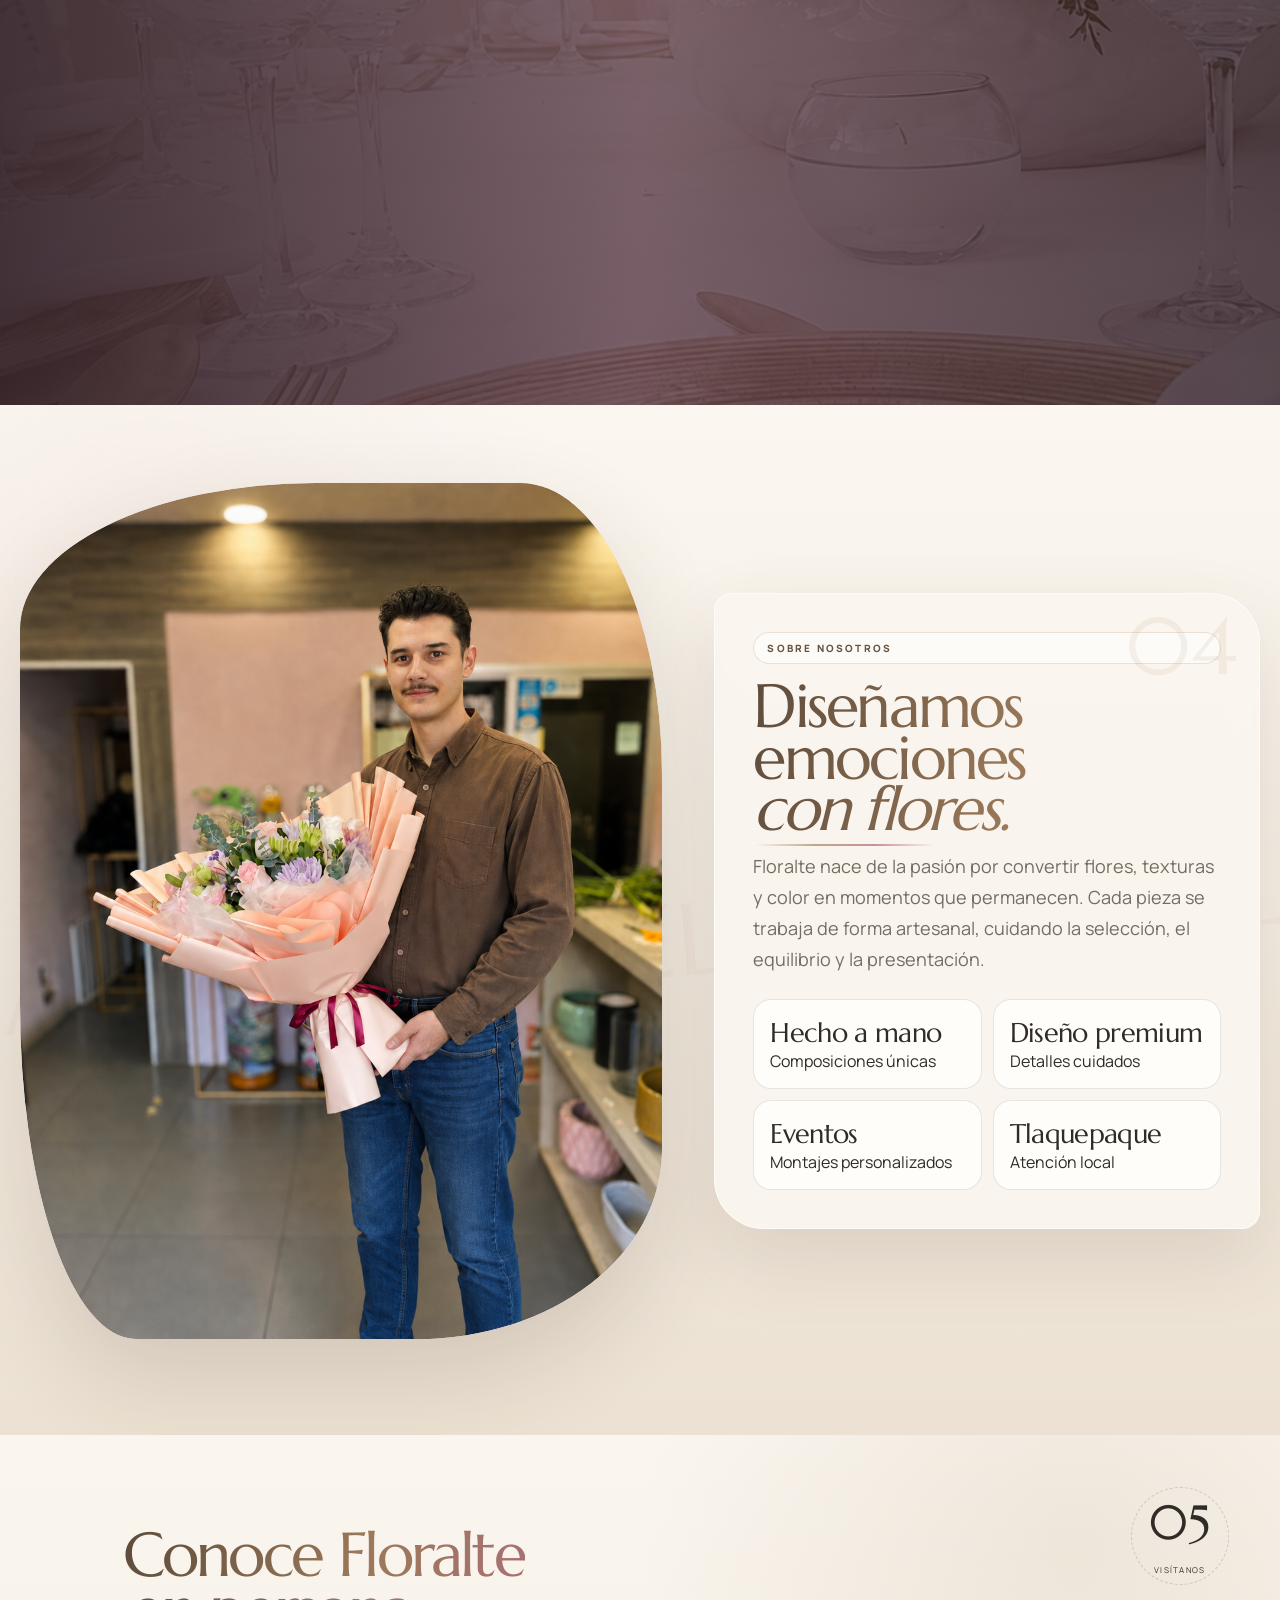
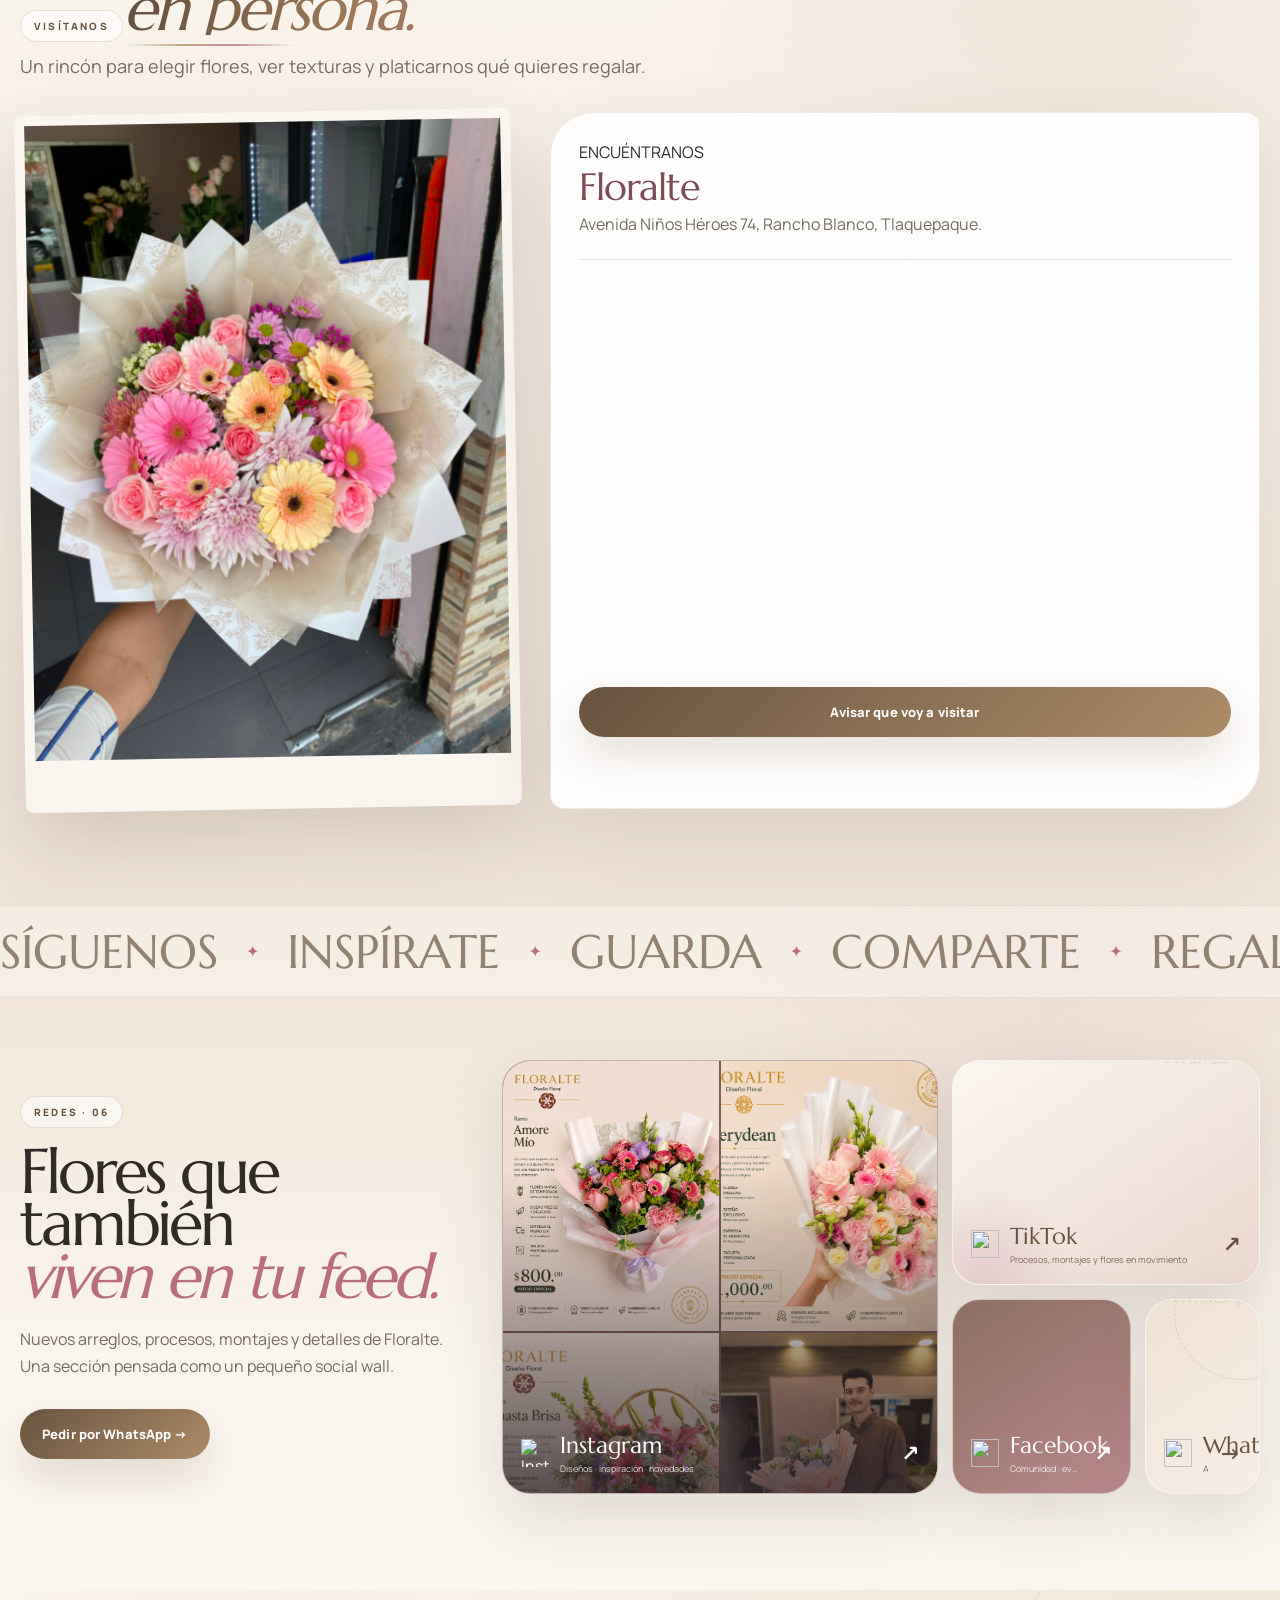
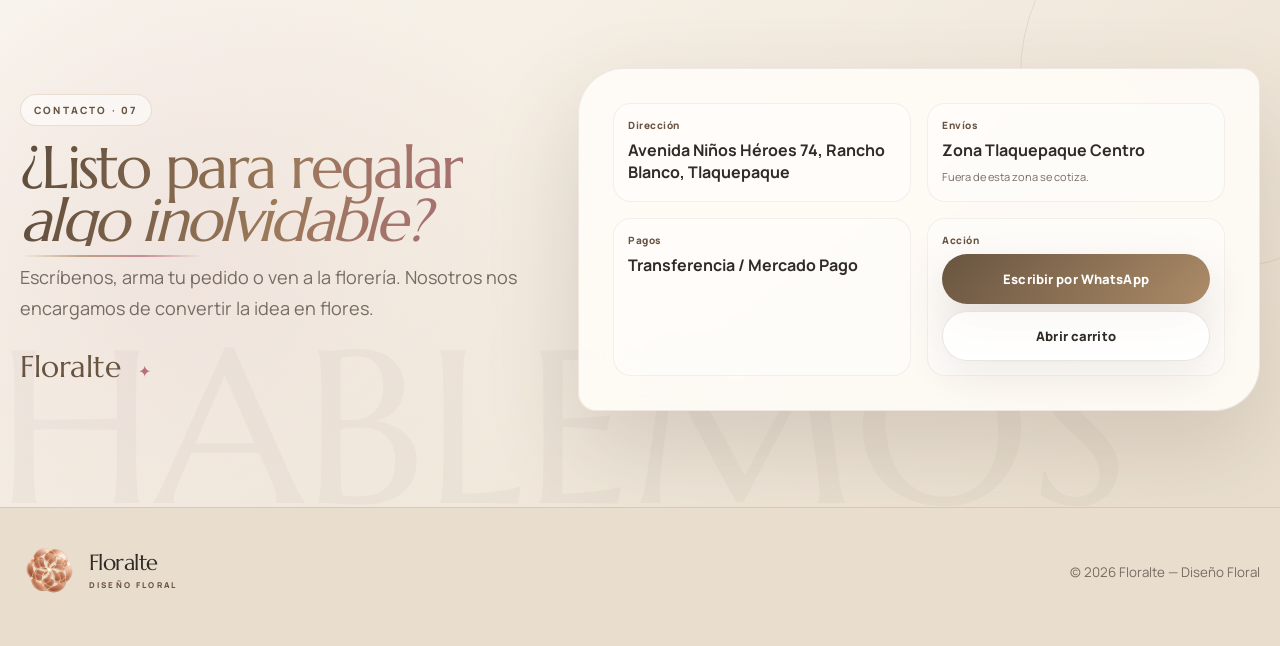
==== commit 76ea3d6b: "Install Vercel Web Analytics # Vercel Web Analytics Installation Report  ## Summary Successfully ins" ====
--- a/index.html
+++ b/index.html
@@ -1036,6 +1036,12 @@
 src="https://www.facebook.com/tr?id=1540509977146182&ev=PageView&noscript=1"
 /></noscript>
 <!-- End Meta Pixel Code -->
+<!-- Vercel Web Analytics -->
+<script>
+  window.va = window.va || function () { (window.vaq = window.vaq || []).push(arguments); };
+</script>
+<script defer src="/_vercel/insights/script.js"></script>
+<!-- End Vercel Web Analytics -->
 </head>
 <body>
 <div class="scroll-progress" aria-hidden="true"><span id="scrollProgressBar"></span></div>
